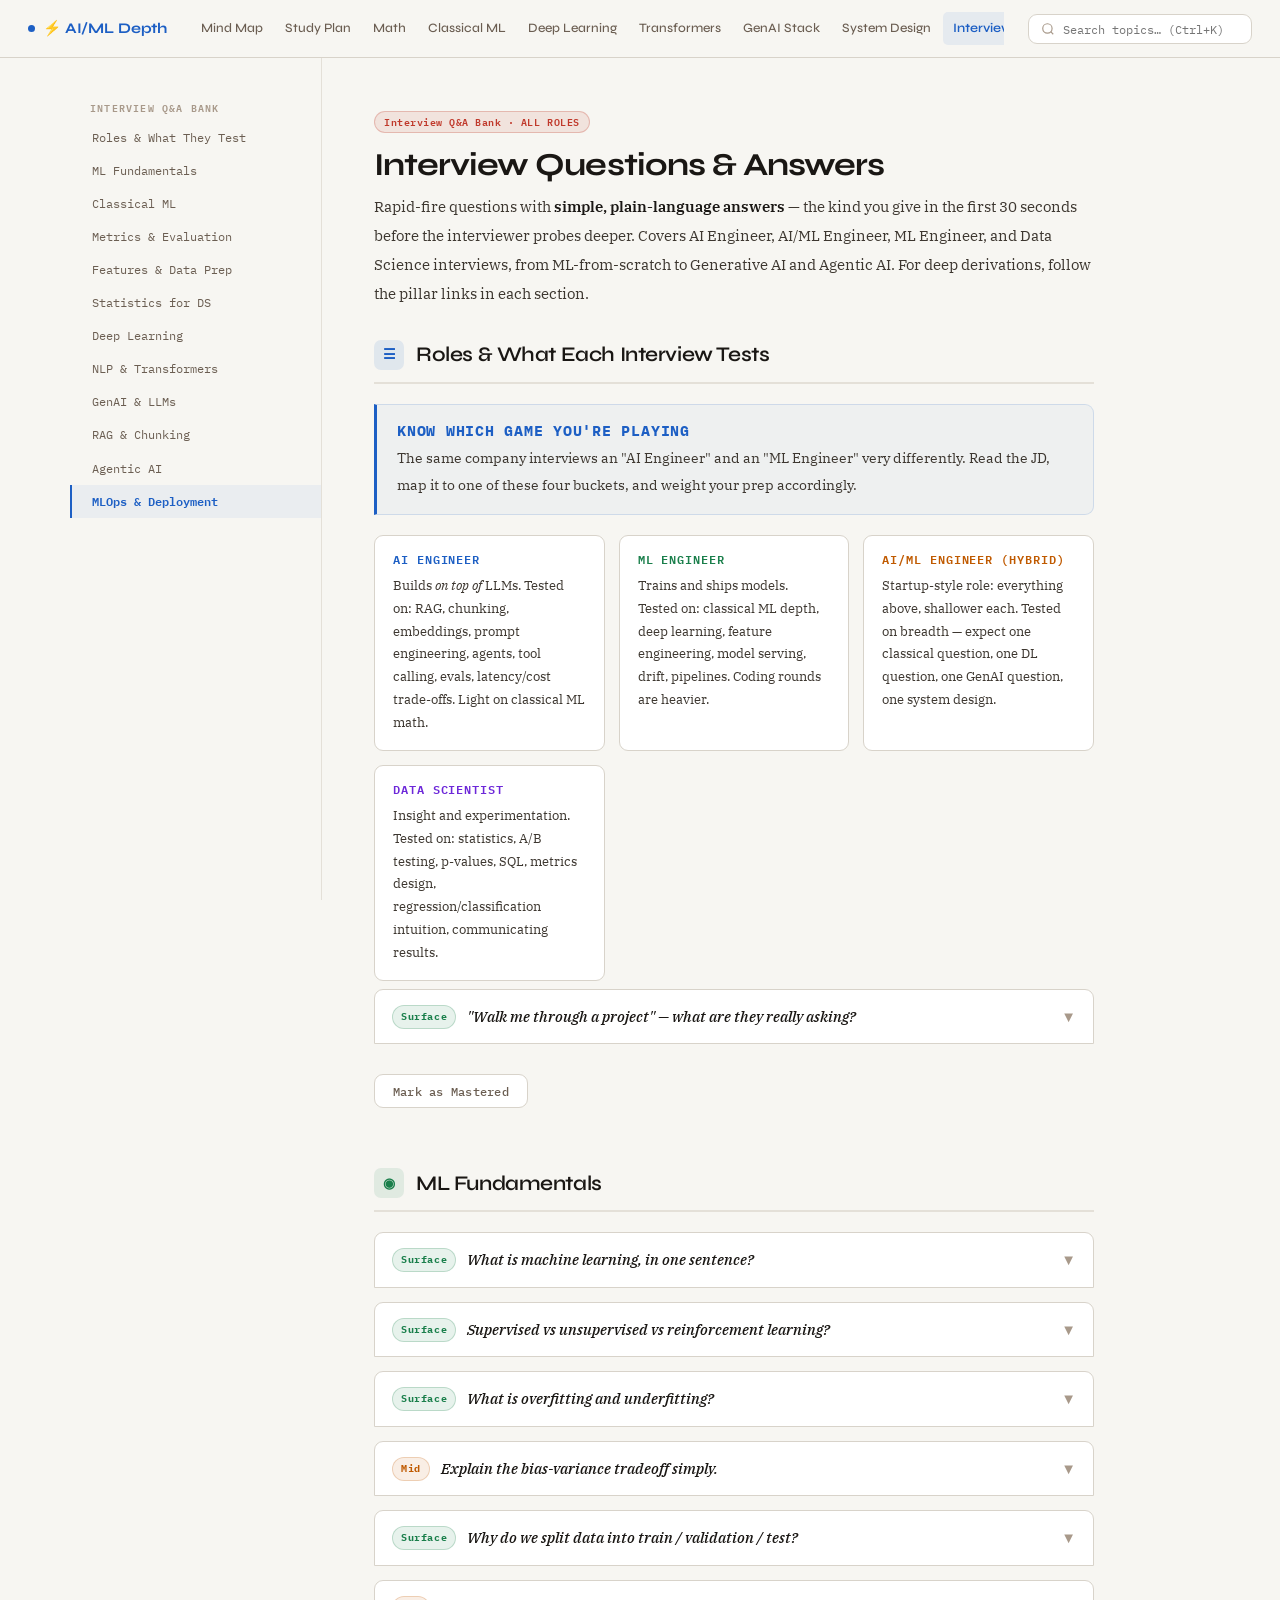
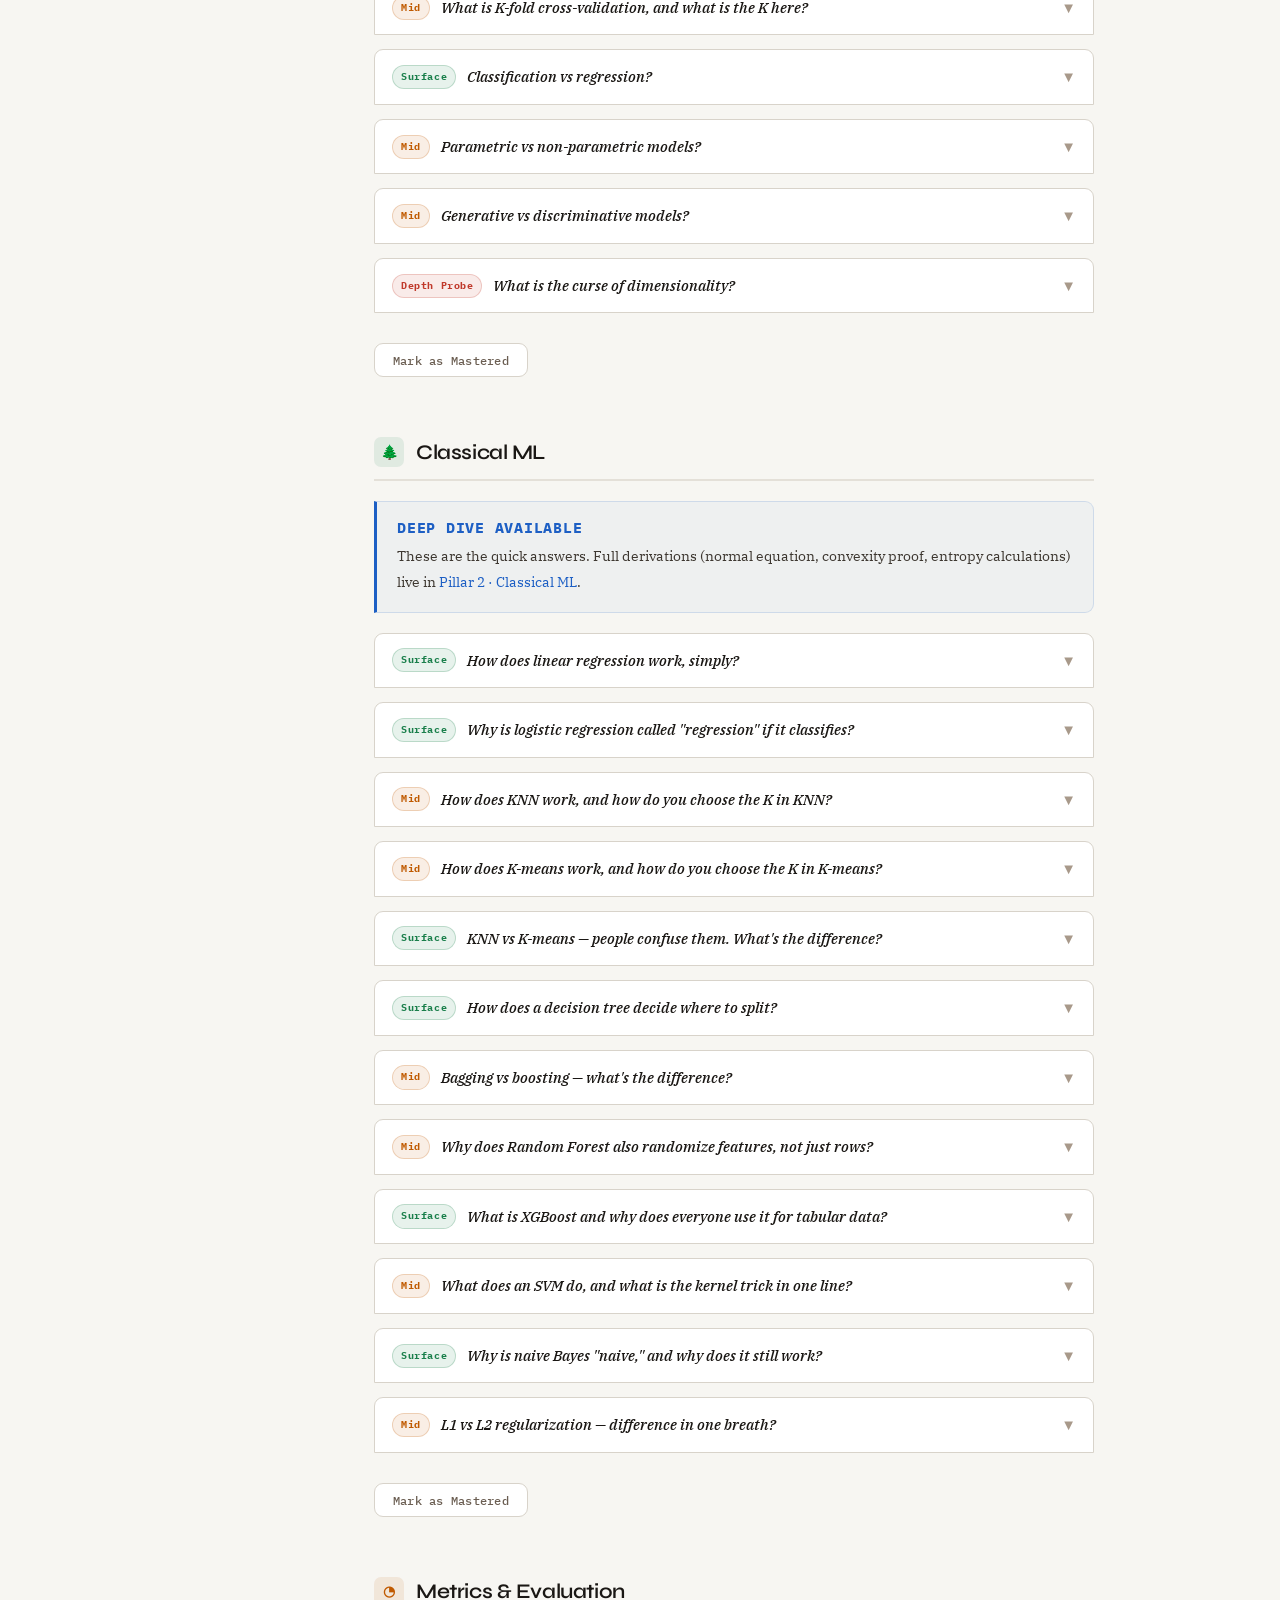
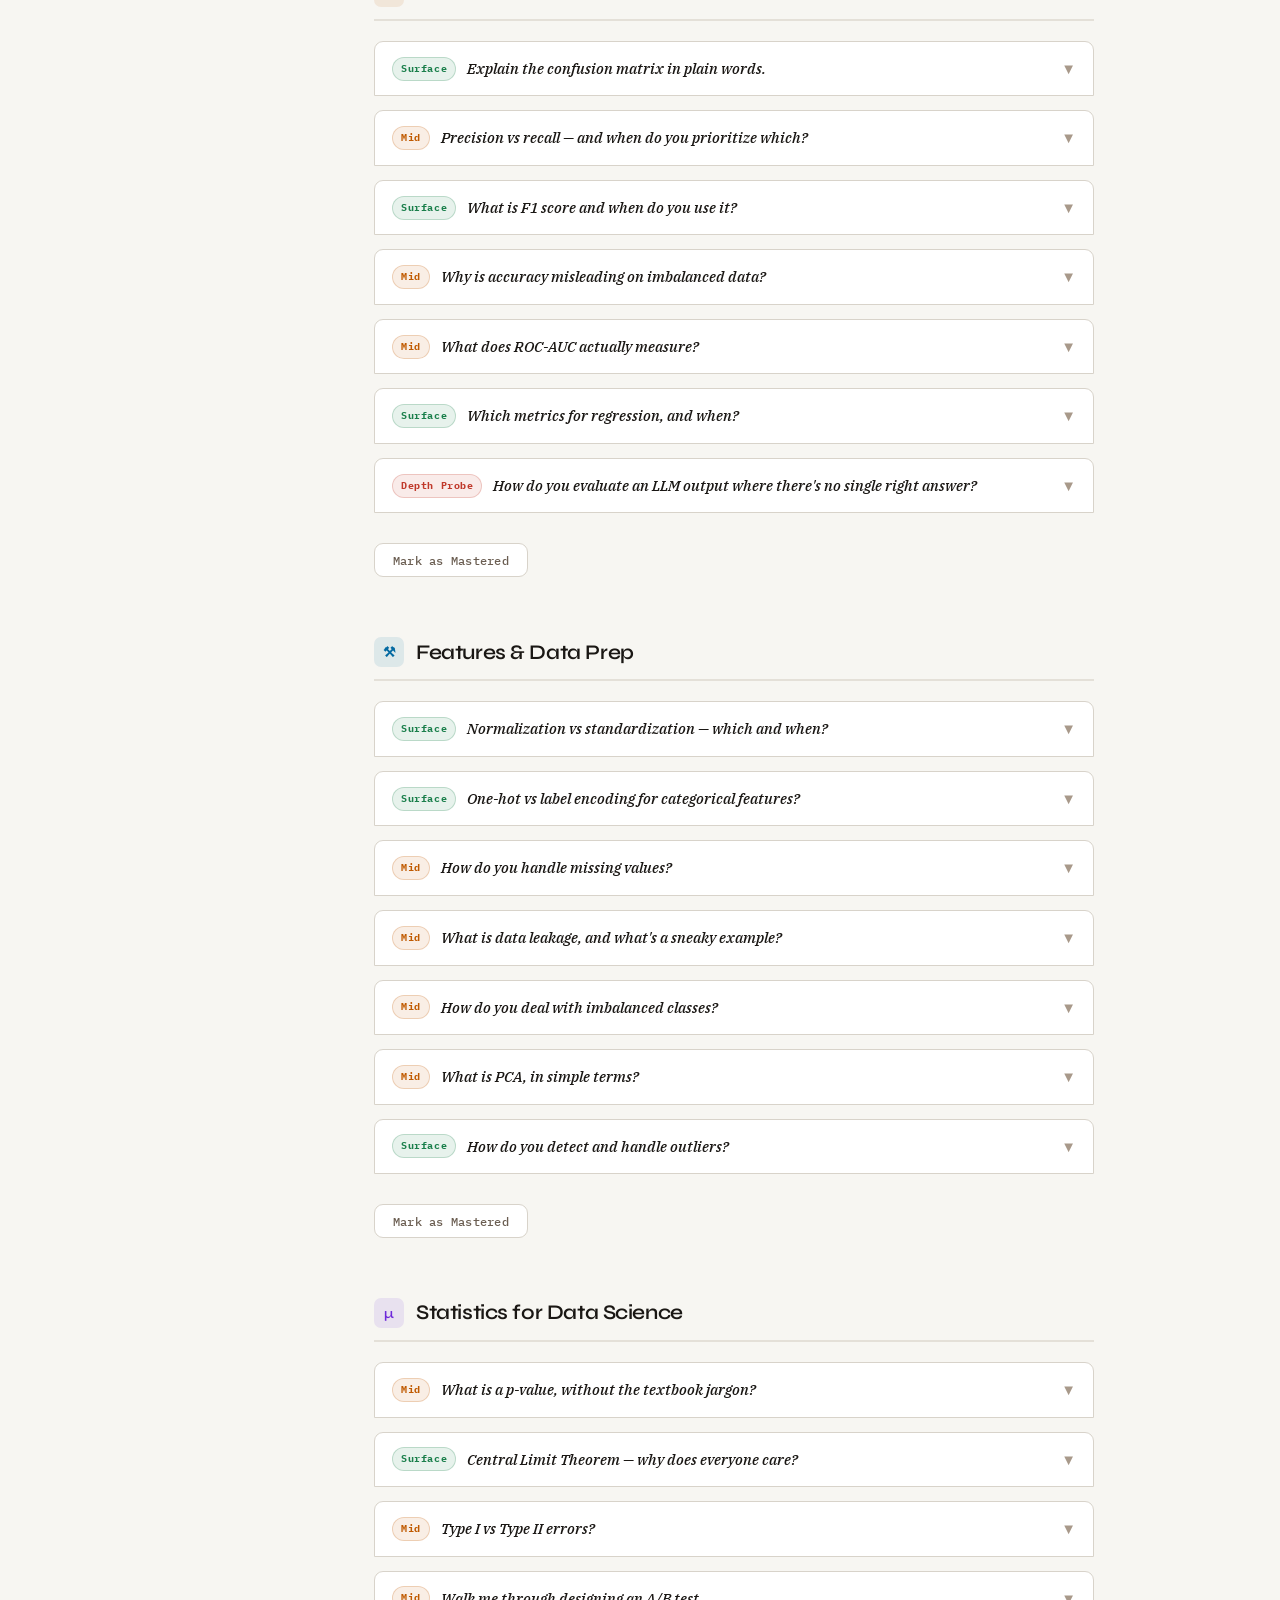
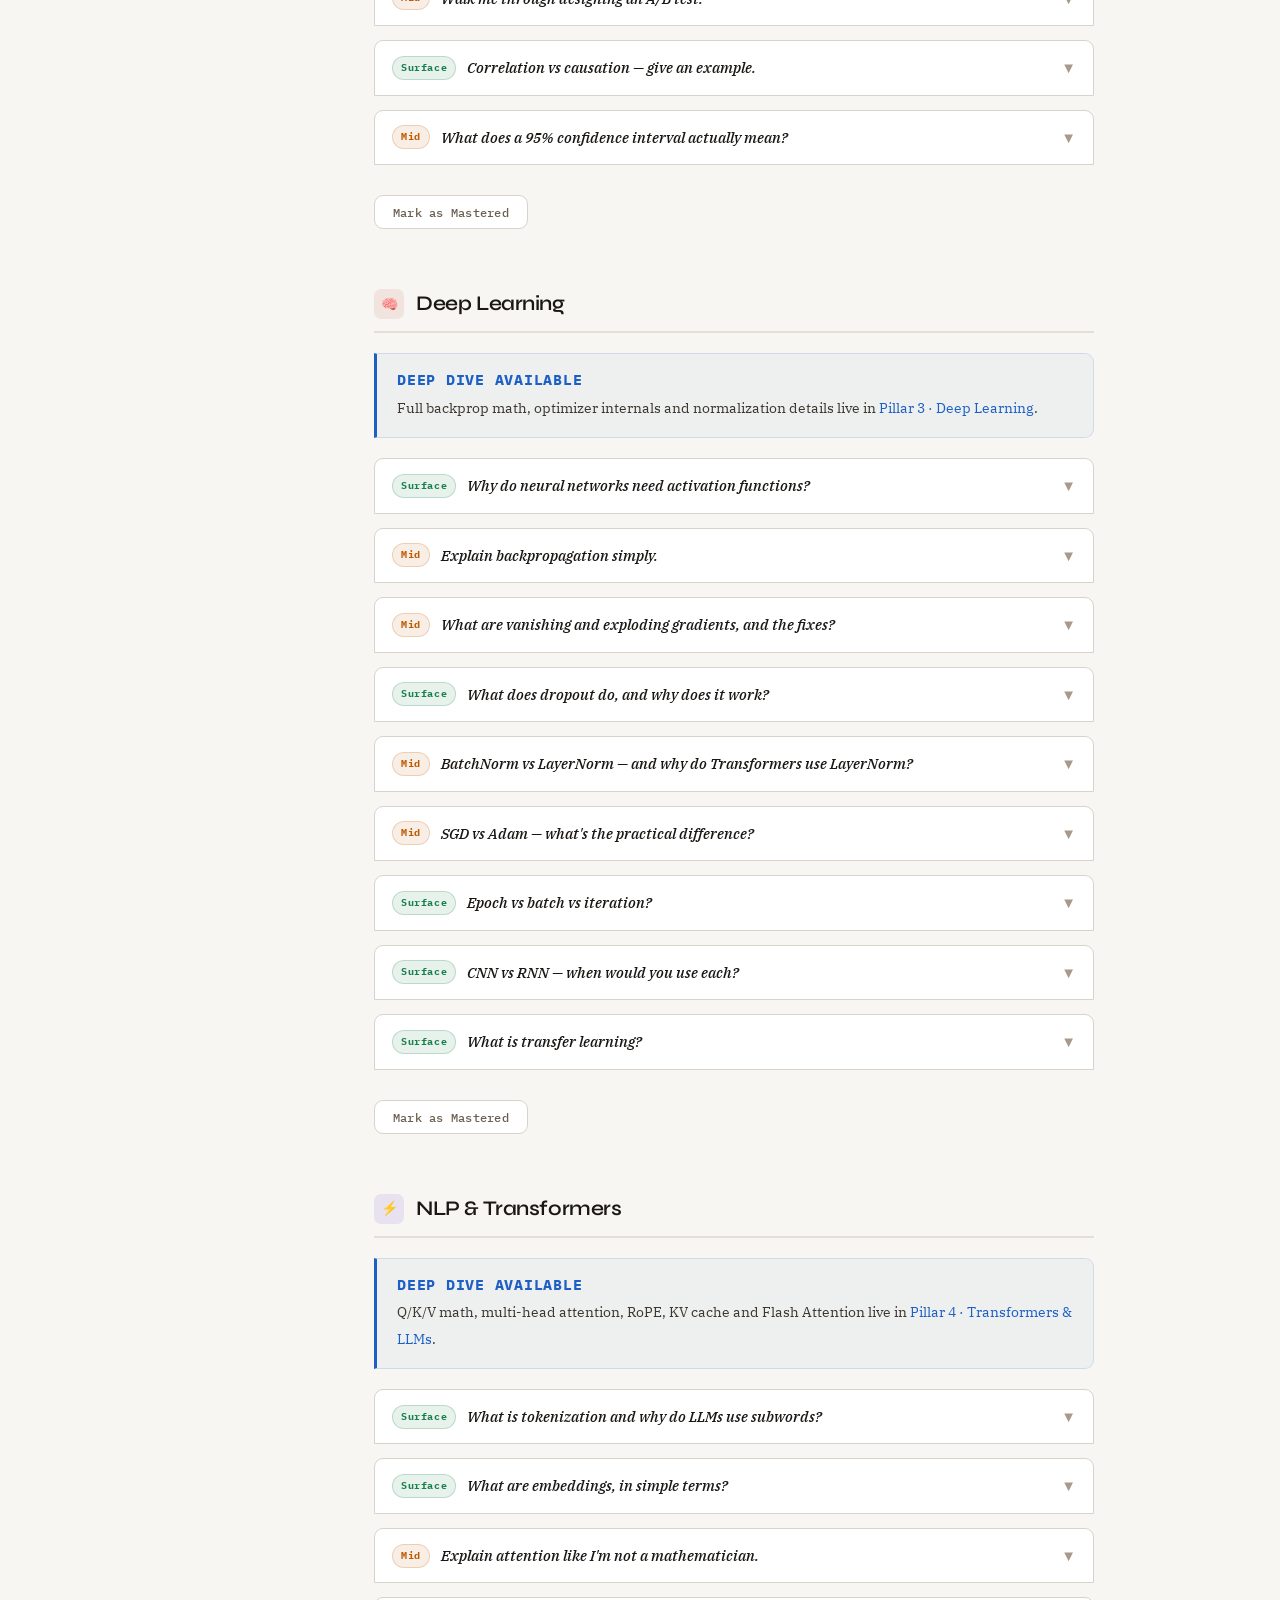
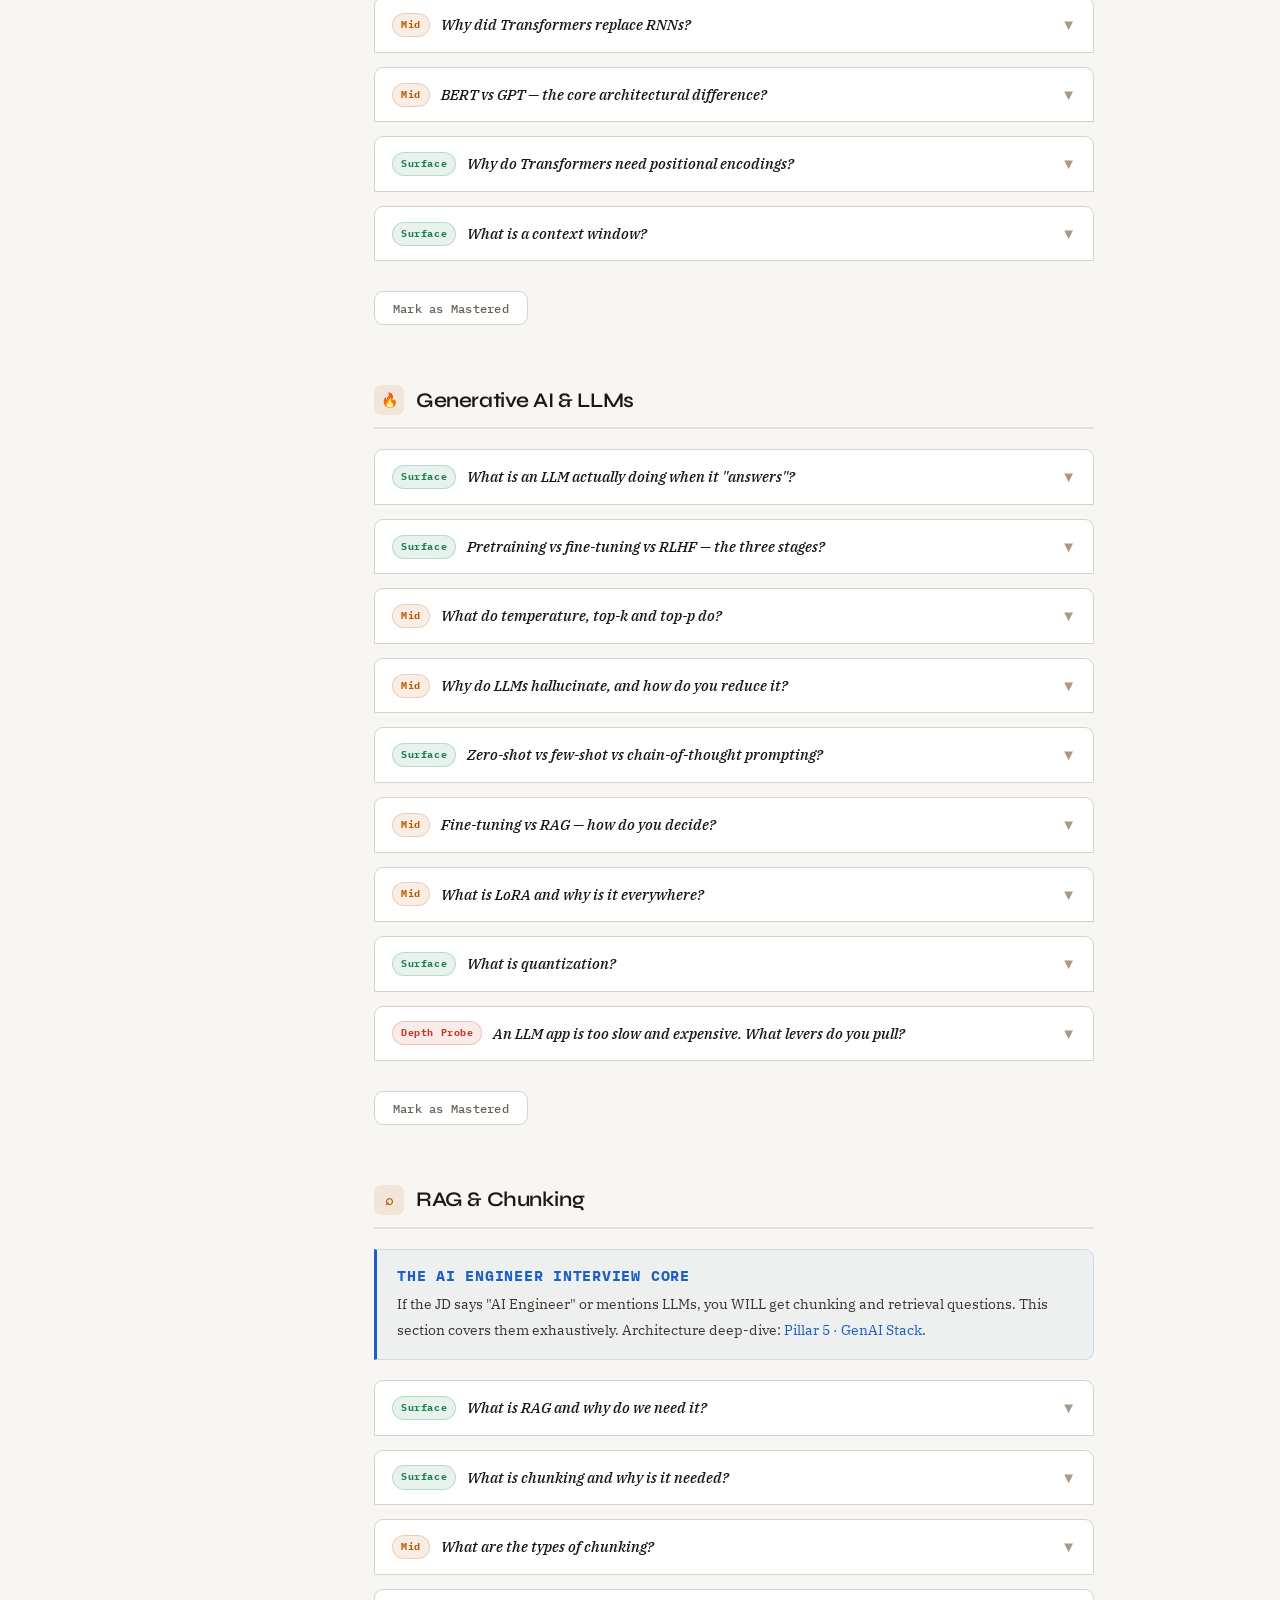
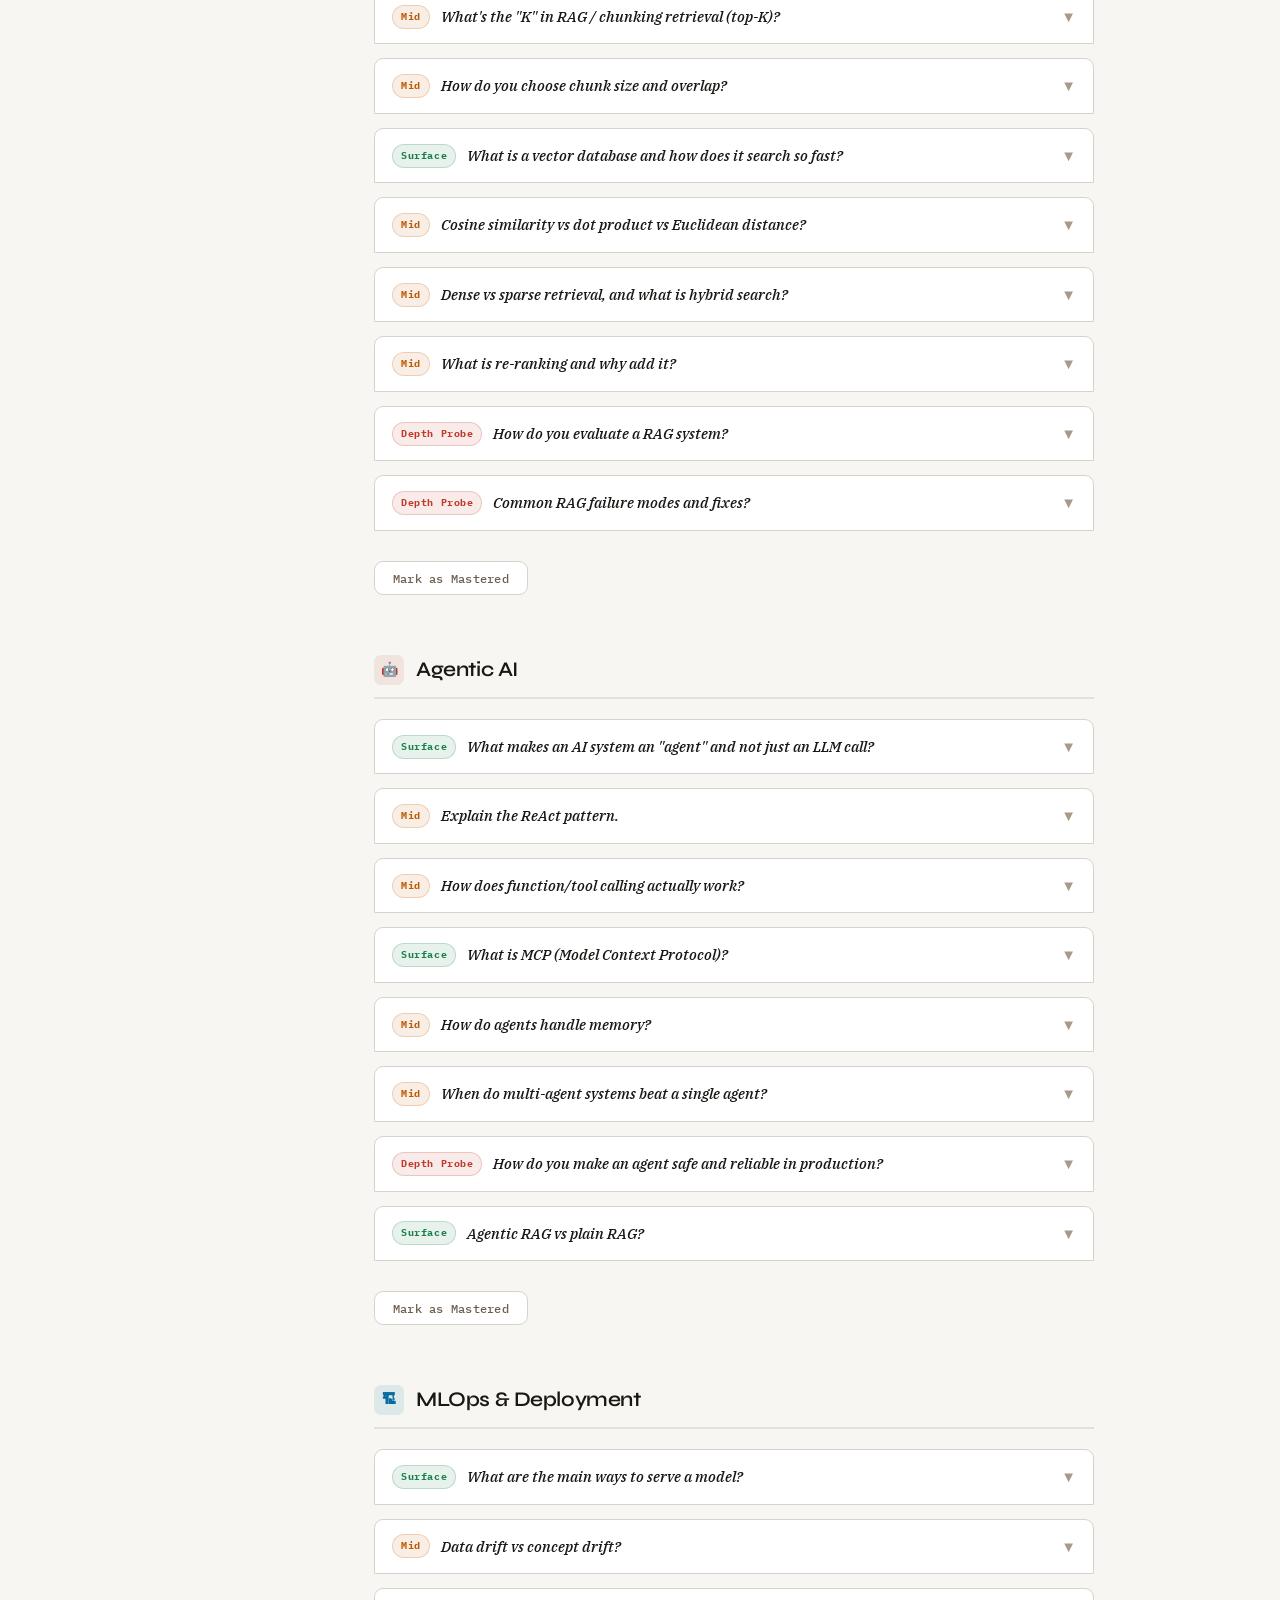
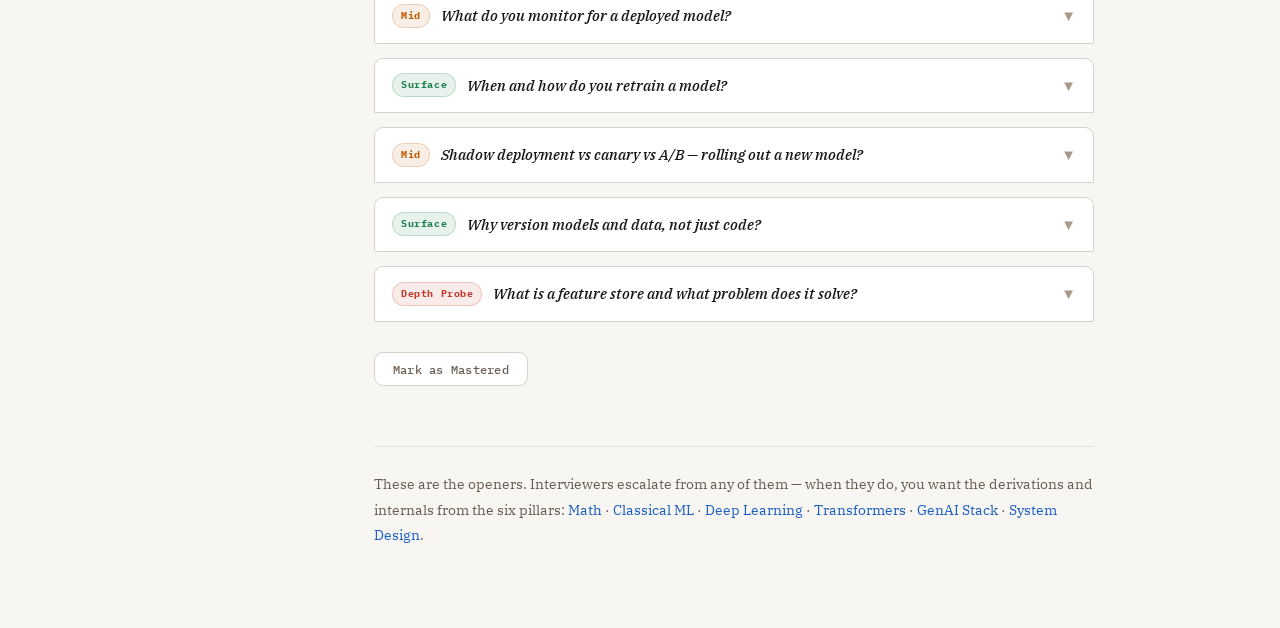
==== pages/interview-qa.html @ 70840c13 "Add Interview Q&A Bank — 94 questions across 12 sections New pages/interview-qa.html covering all ta" ====
<!DOCTYPE html>
<html lang="en">
<head>
  <meta charset="UTF-8" />
  <meta name="viewport" content="width=device-width, initial-scale=1.0" />
  <title>Interview Q&amp;A Bank · AI/ML Depth</title>
  <link rel="preconnect" href="https://fonts.googleapis.com">
  <link rel="preconnect" href="https://fonts.gstatic.com" crossorigin>
  <link rel="stylesheet" href="../css/style.css" />
  <style>
    .role-grid {
      display: grid; grid-template-columns: repeat(auto-fit, minmax(220px, 1fr));
      gap: 14px; margin: 18px 0 8px;
    }
    .role-card {
      background: var(--surface); border: 1px solid var(--border);
      border-radius: var(--radius); padding: 16px 18px;
    }
    .role-card h4 {
      font-family: 'IBM Plex Mono', monospace;
      font-size: 0.72rem; letter-spacing: 0.08em; text-transform: uppercase;
      margin-bottom: 8px;
    }
    .role-card p {
      font-family: 'IBM Plex Serif', serif;
      font-size: 0.84rem; color: var(--text-body); line-height: 1.7;
    }
    .qa-code {
      background: var(--surface2); border: 1px solid var(--border-soft);
      border-radius: var(--radius-sm); padding: 12px 16px; margin: 10px 0;
      font-family: 'IBM Plex Mono', monospace; font-size: 0.8rem;
      color: var(--text-body); line-height: 1.8; overflow-x: auto; white-space: pre;
    }
  </style>
</head>
<body>
  <nav>
    <a href="../index.html" class="nav-brand">⚡ AI/ML Depth</a>
    <div class="nav-links">
      <a href="../index.html">Mind Map</a>
      <a href="study-plan.html">Study Plan</a>
      <a href="p1-math.html">Math</a>
      <a href="p2-classical-ml.html">Classical ML</a>
      <a href="p3-deep-learning.html">Deep Learning</a>
      <a href="p4-transformers.html">Transformers</a>
      <a href="p5-genai.html">GenAI Stack</a>
      <a href="p6-system-design.html">System Design</a>
      <a href="interview-qa.html" class="active">Interview Q&amp;A</a>
    </div>
    <div class="nav-search" onclick="openSearch()">
      <svg width="14" height="14" viewBox="0 0 24 24" fill="none" stroke="currentColor" stroke-width="2"><circle cx="11" cy="11" r="8"/><path d="m21 21-4.35-4.35"/></svg>
      <input type="text" placeholder="Search topics… (Ctrl+K)" readonly />
    </div>
  </nav>
  <div id="search-overlay"><div id="search-box"><input id="search-input-big" type="text" placeholder="Search…"/><div id="search-results"></div></div></div>

  <div class="page">
    <div class="topic-layout">
      <aside class="topic-sidebar">
        <div class="sidebar-section">Interview Q&amp;A Bank</div>
        <a href="#roles">Roles &amp; What They Test</a>
        <a href="#mlbasics">ML Fundamentals</a>
        <a href="#classical">Classical ML</a>
        <a href="#metrics">Metrics &amp; Evaluation</a>
        <a href="#features">Features &amp; Data Prep</a>
        <a href="#stats">Statistics for DS</a>
        <a href="#dl">Deep Learning</a>
        <a href="#nlp">NLP &amp; Transformers</a>
        <a href="#llm">GenAI &amp; LLMs</a>
        <a href="#rag">RAG &amp; Chunking</a>
        <a href="#agentic">Agentic AI</a>
        <a href="#mlops">MLOps &amp; Deployment</a>
      </aside>

      <div class="topic-content">
        <div style="margin-bottom:32px;">
          <span class="badge badge-critical" style="margin-bottom:12px;display:inline-flex;">Interview Q&amp;A Bank · ALL ROLES</span>
          <h1>Interview Questions &amp; Answers</h1>
          <p style="margin-top:8px;">Rapid-fire questions with <strong>simple, plain-language answers</strong> — the kind you give in the first 30 seconds before the interviewer probes deeper. Covers AI Engineer, AI/ML Engineer, ML Engineer, and Data Science interviews, from ML-from-scratch to Generative AI and Agentic AI. For deep derivations, follow the pillar links in each section.</p>
        </div>

        <!-- ============================== -->
        <!-- ROLES -->
        <!-- ============================== -->
        <div class="depth-section" id="roles">
          <h2><div class="depth-icon" style="background:rgba(29,95,196,0.1);color:var(--c1)">☰</div>Roles &amp; What Each Interview Tests</h2>
          <div class="concept-box">
            <h3 style="margin-bottom:6px;font-size:0.95rem;">Know which game you're playing</h3>
            <p style="font-size:0.875rem;">The same company interviews an "AI Engineer" and an "ML Engineer" very differently. Read the JD, map it to one of these four buckets, and weight your prep accordingly.</p>
          </div>
          <div class="role-grid">
            <div class="role-card">
              <h4 style="color:var(--c1)">AI Engineer</h4>
              <p>Builds <em>on top of</em> LLMs. Tested on: RAG, chunking, embeddings, prompt engineering, agents, tool calling, evals, latency/cost trade-offs. Light on classical ML math.</p>
            </div>
            <div class="role-card">
              <h4 style="color:var(--c2)">ML Engineer</h4>
              <p>Trains and ships models. Tested on: classical ML depth, deep learning, feature engineering, model serving, drift, pipelines. Coding rounds are heavier.</p>
            </div>
            <div class="role-card">
              <h4 style="color:var(--c5)">AI/ML Engineer (hybrid)</h4>
              <p>Startup-style role: everything above, shallower each. Tested on breadth — expect one classical question, one DL question, one GenAI question, one system design.</p>
            </div>
            <div class="role-card">
              <h4 style="color:var(--c4)">Data Scientist</h4>
              <p>Insight and experimentation. Tested on: statistics, A/B testing, p-values, SQL, metrics design, regression/classification intuition, communicating results.</p>
            </div>
          </div>
          <div class="qa-block">
            <div class="qa-question"><span class="q-depth depth-surface">Surface</span> "Walk me through a project" — what are they really asking? <span class="qa-toggle" style="margin-left:auto;color:var(--text-dim)">▼</span></div>
            <div class="qa-answer"><p>They want to hear: (1) the <strong>business problem</strong>, (2) why you chose your approach <strong>over alternatives</strong>, (3) how you <strong>measured</strong> success, (4) what <strong>failed</strong> and what you did about it. Use a 2-minute structure: problem → data → approach → metric → result → what you'd improve. The follow-up questions will drill into whichever part you sound least confident about.</p></div>
          </div>
          <button class="mark-btn" data-topic-id="qa-roles" style="margin-top:16px;">Mark as Mastered</button>
        </div>

        <!-- ============================== -->
        <!-- ML FUNDAMENTALS -->
        <!-- ============================== -->
        <div class="depth-section" id="mlbasics">
          <h2><div class="depth-icon" style="background:rgba(26,127,75,0.1);color:var(--c2)">◉</div>ML Fundamentals</h2>
          <div class="qa-block">
            <div class="qa-question"><span class="q-depth depth-surface">Surface</span> What is machine learning, in one sentence? <span class="qa-toggle" style="margin-left:auto;color:var(--text-dim)">▼</span></div>
            <div class="qa-answer"><p>Machine learning is teaching a computer to find patterns from <strong>data</strong> instead of writing explicit rules — the algorithm adjusts its internal parameters to minimize its mistakes on examples, then applies those learned patterns to new, unseen data.</p></div>
          </div>
          <div class="qa-block">
            <div class="qa-question"><span class="q-depth depth-surface">Surface</span> Supervised vs unsupervised vs reinforcement learning? <span class="qa-toggle" style="margin-left:auto;color:var(--text-dim)">▼</span></div>
            <div class="qa-answer"><p><strong>Supervised</strong>: data comes with labels (answer keys) — predict house prices, classify spam. <strong>Unsupervised</strong>: no labels — find structure yourself, like clustering customers or reducing dimensions. <strong>Reinforcement</strong>: an agent learns by trial and error, getting rewards or penalties — game playing, robotics, and RLHF for aligning LLMs.</p></div>
          </div>
          <div class="qa-block">
            <div class="qa-question"><span class="q-depth depth-surface">Surface</span> What is overfitting and underfitting? <span class="qa-toggle" style="margin-left:auto;color:var(--text-dim)">▼</span></div>
            <div class="qa-answer"><p><strong>Overfitting</strong>: the model memorizes the training data — including its noise — so it aces training but fails on new data. <strong>Underfitting</strong>: the model is too simple to capture the pattern at all, so it does badly on both. You detect overfitting by a large gap between training and validation performance. Fixes: more data, regularization, simpler model, early stopping, dropout (in neural nets).</p></div>
          </div>
          <div class="qa-block">
            <div class="qa-question"><span class="q-depth depth-mid">Mid</span> Explain the bias-variance tradeoff simply. <span class="qa-toggle" style="margin-left:auto;color:var(--text-dim)">▼</span></div>
            <div class="qa-answer"><p><strong>Bias</strong> = error from being too simple (wrong assumptions — underfitting). <strong>Variance</strong> = error from being too sensitive to the specific training data (overfitting). Total error = bias² + variance + irreducible noise. Simple models: high bias, low variance. Complex models: low bias, high variance. The art of ML is finding the sweet spot — usually via cross-validation and regularization.</p></div>
          </div>
          <div class="qa-block">
            <div class="qa-question"><span class="q-depth depth-surface">Surface</span> Why do we split data into train / validation / test? <span class="qa-toggle" style="margin-left:auto;color:var(--text-dim)">▼</span></div>
            <div class="qa-answer"><p><strong>Train</strong>: the model learns from this. <strong>Validation</strong>: used to tune hyperparameters and compare models — the model never trains on it. <strong>Test</strong>: touched exactly once at the very end for an honest estimate of real-world performance. If you tune on the test set, its score becomes optimistic and meaningless — that's a form of leakage.</p></div>
          </div>
          <div class="qa-block">
            <div class="qa-question"><span class="q-depth depth-mid">Mid</span> What is K-fold cross-validation, and what is the K here? <span class="qa-toggle" style="margin-left:auto;color:var(--text-dim)">▼</span></div>
            <div class="qa-answer"><p>Split the data into <strong>K equal parts (folds)</strong>. Train on K−1 folds, validate on the remaining one, rotate K times so every fold gets a turn as validation, then average the K scores. <strong>K here is simply the number of folds</strong> — typically 5 or 10. Higher K = more reliable estimate but more compute. K = n (one sample per fold) is called leave-one-out CV. Use <em>stratified</em> K-fold for imbalanced classification so each fold keeps the class ratio.</p></div>
          </div>
          <div class="qa-block">
            <div class="qa-question"><span class="q-depth depth-surface">Surface</span> Classification vs regression? <span class="qa-toggle" style="margin-left:auto;color:var(--text-dim)">▼</span></div>
            <div class="qa-answer"><p><strong>Classification</strong> predicts a category (spam / not spam, cat / dog). <strong>Regression</strong> predicts a continuous number (price, temperature). The giveaway in an interview problem: "how much / how many" → regression; "which one / yes-no" → classification.</p></div>
          </div>
          <div class="qa-block">
            <div class="qa-question"><span class="q-depth depth-mid">Mid</span> Parametric vs non-parametric models? <span class="qa-toggle" style="margin-left:auto;color:var(--text-dim)">▼</span></div>
            <div class="qa-answer"><p><strong>Parametric</strong>: fixed number of parameters regardless of data size (linear regression, logistic regression, naive Bayes). Fast, needs less data, but limited flexibility. <strong>Non-parametric</strong>: complexity grows with the data (KNN, decision trees, kernel SVM). More flexible, but needs more data and can overfit. LLMs are technically parametric — huge but fixed parameter count.</p></div>
          </div>
          <div class="qa-block">
            <div class="qa-question"><span class="q-depth depth-mid">Mid</span> Generative vs discriminative models? <span class="qa-toggle" style="margin-left:auto;color:var(--text-dim)">▼</span></div>
            <div class="qa-answer"><p><strong>Discriminative</strong> models learn the boundary between classes — they model P(y|x) directly (logistic regression, SVM). <strong>Generative</strong> models learn how the data itself is distributed — P(x, y) or P(x) — so they can <em>generate</em> new samples (naive Bayes, GANs, diffusion models, LLMs). LLMs are generative: they model the probability of the next token and can sample new text.</p></div>
          </div>
          <div class="qa-block">
            <div class="qa-question"><span class="q-depth depth-probe">Depth Probe</span> What is the curse of dimensionality? <span class="qa-toggle" style="margin-left:auto;color:var(--text-dim)">▼</span></div>
            <div class="qa-answer"><p>As the number of features grows, data becomes exponentially sparse — every point ends up far from every other point, so "nearest neighbor" stops meaning anything and models need exponentially more data to generalize. Distance-based methods (KNN, K-means) suffer most. Fixes: feature selection, PCA/dimensionality reduction, or learned embeddings that compress meaning into fewer dimensions.</p></div>
          </div>
          <button class="mark-btn" data-topic-id="qa-mlbasics" style="margin-top:16px;">Mark as Mastered</button>
        </div>

        <!-- ============================== -->
        <!-- CLASSICAL ML -->
        <!-- ============================== -->
        <div class="depth-section" id="classical">
          <h2><div class="depth-icon" style="background:rgba(26,127,75,0.1);color:var(--c2)">🌲</div>Classical ML</h2>
          <div class="concept-box">
            <h3 style="margin-bottom:6px;font-size:0.95rem;">Deep dive available</h3>
            <p style="font-size:0.875rem;">These are the quick answers. Full derivations (normal equation, convexity proof, entropy calculations) live in <a href="p2-classical-ml.html">Pillar 2 · Classical ML</a>.</p>
          </div>
          <div class="qa-block">
            <div class="qa-question"><span class="q-depth depth-surface">Surface</span> How does linear regression work, simply? <span class="qa-toggle" style="margin-left:auto;color:var(--text-dim)">▼</span></div>
            <div class="qa-answer"><p>It draws the best straight line (or hyperplane) through the data by minimizing the sum of squared differences between predictions and actual values. "Best" is found either with a closed-form formula (normal equation) or gradient descent. Output is continuous, so it's for regression problems.</p></div>
          </div>
          <div class="qa-block">
            <div class="qa-question"><span class="q-depth depth-surface">Surface</span> Why is logistic regression called "regression" if it classifies? <span class="qa-toggle" style="margin-left:auto;color:var(--text-dim)">▼</span></div>
            <div class="qa-answer"><p>Because it <em>regresses a probability</em>: it fits a linear function, then squashes the output through a sigmoid to get a value between 0 and 1 — P(y=1|x). You then threshold that probability (usually at 0.5) to classify. It's trained with cross-entropy (log) loss, not squared error, because that keeps the loss convex and the gradients healthy.</p></div>
          </div>
          <div class="qa-block">
            <div class="qa-question"><span class="q-depth depth-mid">Mid</span> How does KNN work, and how do you choose the K in KNN? <span class="qa-toggle" style="margin-left:auto;color:var(--text-dim)">▼</span></div>
            <div class="qa-answer"><p>K-Nearest Neighbors classifies a new point by looking at the <strong>K closest training points</strong> and taking a majority vote (or averaging, for regression). There's no training phase — it memorizes the data. <strong>K here = how many neighbors get to vote.</strong> Small K (1–3): very flexible, sensitive to noise (overfits). Large K: smoother, but can blur class boundaries (underfits). Choose K via cross-validation; use an odd K for binary classification to avoid tie votes. Always scale features first, since KNN is distance-based.</p></div>
          </div>
          <div class="qa-block">
            <div class="qa-question"><span class="q-depth depth-mid">Mid</span> How does K-means work, and how do you choose the K in K-means? <span class="qa-toggle" style="margin-left:auto;color:var(--text-dim)">▼</span></div>
            <div class="qa-answer"><p>K-means groups data into <strong>K clusters</strong>: (1) place K random centroids, (2) assign each point to its nearest centroid, (3) move each centroid to the mean of its assigned points, (4) repeat until stable. <strong>K here = the number of clusters you ask for</strong> — the algorithm can't discover it. To choose K: the <strong>elbow method</strong> (plot within-cluster variance vs K, pick where the improvement flattens into an "elbow") or the <strong>silhouette score</strong> (how well each point fits its cluster vs the next-best one — pick K with the highest score). Business context often decides too, e.g. "we can only run 4 marketing segments."</p></div>
          </div>
          <div class="qa-block">
            <div class="qa-question"><span class="q-depth depth-surface">Surface</span> KNN vs K-means — people confuse them. What's the difference? <span class="qa-toggle" style="margin-left:auto;color:var(--text-dim)">▼</span></div>
            <div class="qa-answer"><p>Completely different algorithms that share a letter. <strong>KNN</strong> is <em>supervised</em> (needs labels) and K = number of neighbors that vote on a prediction. <strong>K-means</strong> is <em>unsupervised</em> (no labels) and K = number of clusters to form. KNN predicts for new points; K-means organizes existing points into groups.</p></div>
          </div>
          <div class="qa-block">
            <div class="qa-question"><span class="q-depth depth-surface">Surface</span> How does a decision tree decide where to split? <span class="qa-toggle" style="margin-left:auto;color:var(--text-dim)">▼</span></div>
            <div class="qa-answer"><p>At each node it tries every feature and threshold, and picks the split that makes the resulting groups most "pure" — measured by <strong>Gini impurity</strong> or <strong>entropy / information gain</strong>. It repeats recursively until leaves are pure or a stopping rule hits (max depth, min samples). Trees overfit easily, which is why we prune them or use ensembles.</p></div>
          </div>
          <div class="qa-block">
            <div class="qa-question"><span class="q-depth depth-mid">Mid</span> Bagging vs boosting — what's the difference? <span class="qa-toggle" style="margin-left:auto;color:var(--text-dim)">▼</span></div>
            <div class="qa-answer"><p><strong>Bagging</strong> (Random Forest): train many models <em>in parallel</em> on random bootstrap samples, then average/vote. Reduces <strong>variance</strong> — great for unstable models like deep trees. <strong>Boosting</strong> (XGBoost, LightGBM): train models <em>sequentially</em>, each one focusing on the errors of the previous ones. Reduces <strong>bias</strong> — turns weak learners into a strong one. Boosting usually wins on accuracy for tabular data; bagging is more robust to noise and easier to parallelize.</p></div>
          </div>
          <div class="qa-block">
            <div class="qa-question"><span class="q-depth depth-mid">Mid</span> Why does Random Forest also randomize features, not just rows? <span class="qa-toggle" style="margin-left:auto;color:var(--text-dim)">▼</span></div>
            <div class="qa-answer"><p>If one feature is very strong, every bagged tree would split on it first and all trees would look alike — averaging correlated trees barely reduces variance. By giving each split only a random subset of features, trees are forced to be <strong>different from each other (decorrelated)</strong>, and averaging diverse trees cuts variance much more.</p></div>
          </div>
          <div class="qa-block">
            <div class="qa-question"><span class="q-depth depth-surface">Surface</span> What is XGBoost and why does everyone use it for tabular data? <span class="qa-toggle" style="margin-left:auto;color:var(--text-dim)">▼</span></div>
            <div class="qa-answer"><p>XGBoost is gradient boosting engineered to be fast and regularized: it adds trees that correct the current ensemble's errors using gradients of the loss, with built-in L1/L2 regularization, tree pruning, missing-value handling, and parallelized split-finding. On structured/tabular data it (and LightGBM/CatBoost) still routinely beats neural networks while being cheaper to train and tune.</p></div>
          </div>
          <div class="qa-block">
            <div class="qa-question"><span class="q-depth depth-mid">Mid</span> What does an SVM do, and what is the kernel trick in one line? <span class="qa-toggle" style="margin-left:auto;color:var(--text-dim)">▼</span></div>
            <div class="qa-answer"><p>An SVM finds the separating boundary with the <strong>maximum margin</strong> — the widest possible gap between classes, defined by the closest points (support vectors). The <strong>kernel trick</strong>: instead of explicitly mapping data into a higher dimension where it becomes separable, use a kernel function to compute the dot products in that space directly — you get non-linear boundaries at linear cost. Common kernels: linear, polynomial, RBF.</p></div>
          </div>
          <div class="qa-block">
            <div class="qa-question"><span class="q-depth depth-surface">Surface</span> Why is naive Bayes "naive," and why does it still work? <span class="qa-toggle" style="margin-left:auto;color:var(--text-dim)">▼</span></div>
            <div class="qa-answer"><p>It naively assumes all features are <strong>independent given the class</strong> — almost never true (words in an email are clearly not independent). But classification only needs the <em>right class to score highest</em>, not correct probabilities, so the wrong-but-consistent estimates still rank classes correctly. It's fast, needs little data, and remains a strong baseline for text classification.</p></div>
          </div>
          <div class="qa-block">
            <div class="qa-question"><span class="q-depth depth-mid">Mid</span> L1 vs L2 regularization — difference in one breath? <span class="qa-toggle" style="margin-left:auto;color:var(--text-dim)">▼</span></div>
            <div class="qa-answer"><p>Both add a penalty on weight size to the loss to prevent overfitting. <strong>L1 (Lasso)</strong> penalizes |w| — it pushes weights to <em>exactly zero</em>, doing automatic feature selection. <strong>L2 (Ridge)</strong> penalizes w² — it shrinks all weights smoothly toward zero but rarely to zero, handling correlated features better. <strong>Elastic Net</strong> combines both. Geometric intuition: L1's diamond-shaped constraint has corners on the axes (sparse solutions); L2's circle doesn't.</p></div>
          </div>
          <button class="mark-btn" data-topic-id="qa-classical" style="margin-top:16px;">Mark as Mastered</button>
        </div>

        <!-- ============================== -->
        <!-- METRICS -->
        <!-- ============================== -->
        <div class="depth-section" id="metrics">
          <h2><div class="depth-icon" style="background:rgba(192,90,0,0.1);color:var(--c5)">◔</div>Metrics &amp; Evaluation</h2>
          <div class="qa-block">
            <div class="qa-question"><span class="q-depth depth-surface">Surface</span> Explain the confusion matrix in plain words. <span class="qa-toggle" style="margin-left:auto;color:var(--text-dim)">▼</span></div>
            <div class="qa-answer"><p>A 2×2 table of what your classifier got right and wrong: <strong>True Positive</strong> (predicted yes, was yes), <strong>True Negative</strong> (predicted no, was no), <strong>False Positive</strong> (predicted yes, was no — a false alarm), <strong>False Negative</strong> (predicted no, was yes — a miss). Every classification metric — precision, recall, F1, accuracy — is computed from these four numbers.</p></div>
          </div>
          <div class="qa-block">
            <div class="qa-question"><span class="q-depth depth-mid">Mid</span> Precision vs recall — and when do you prioritize which? <span class="qa-toggle" style="margin-left:auto;color:var(--text-dim)">▼</span></div>
            <div class="qa-answer"><p><strong>Precision</strong> = of everything I flagged positive, how many were right? TP/(TP+FP). <strong>Recall</strong> = of all the actual positives out there, how many did I catch? TP/(TP+FN). Prioritize <strong>recall</strong> when missing a positive is costly: cancer screening, fraud detection (better to over-flag). Prioritize <strong>precision</strong> when false alarms are costly: spam filters (never bin a real email), legal document flagging. There's always a tradeoff — moving the decision threshold trades one for the other.</p></div>
          </div>
          <div class="qa-block">
            <div class="qa-question"><span class="q-depth depth-surface">Surface</span> What is F1 score and when do you use it? <span class="qa-toggle" style="margin-left:auto;color:var(--text-dim)">▼</span></div>
            <div class="qa-answer"><p>F1 is the <strong>harmonic mean</strong> of precision and recall: 2PR/(P+R). The harmonic mean punishes imbalance — if either precision or recall is terrible, F1 is terrible, unlike a simple average. Use it when you need one number that respects both, especially on imbalanced data where accuracy lies.</p></div>
          </div>
          <div class="qa-block">
            <div class="qa-question"><span class="q-depth depth-mid">Mid</span> Why is accuracy misleading on imbalanced data? <span class="qa-toggle" style="margin-left:auto;color:var(--text-dim)">▼</span></div>
            <div class="qa-answer"><p>If 99% of transactions are legit, a model that predicts "legit" for <em>everything</em> scores 99% accuracy while catching zero fraud. On imbalanced problems, report precision/recall/F1 for the minority class, PR-AUC, or use a confusion matrix — never bare accuracy. This is one of the most common interview traps.</p></div>
          </div>
          <div class="qa-block">
            <div class="qa-question"><span class="q-depth depth-mid">Mid</span> What does ROC-AUC actually measure? <span class="qa-toggle" style="margin-left:auto;color:var(--text-dim)">▼</span></div>
            <div class="qa-answer"><p>The ROC curve plots true-positive rate vs false-positive rate across all thresholds. <strong>AUC is the probability that the model ranks a random positive above a random negative</strong> — 1.0 is perfect, 0.5 is coin-flip. It's threshold-independent, good for comparing models. Caveat: on heavily imbalanced data, ROC-AUC looks optimistic; <strong>PR-AUC</strong> is more honest there because it ignores the flood of true negatives.</p></div>
          </div>
          <div class="qa-block">
            <div class="qa-question"><span class="q-depth depth-surface">Surface</span> Which metrics for regression, and when? <span class="qa-toggle" style="margin-left:auto;color:var(--text-dim)">▼</span></div>
            <div class="qa-answer"><p><strong>MAE</strong>: average absolute error — robust to outliers, easy to explain in business units. <strong>MSE/RMSE</strong>: squares errors, so big mistakes hurt much more — use when large errors are disproportionately bad. <strong>R²</strong>: fraction of variance explained — good for "how much signal did we capture" but can be gamed by adding features (use adjusted R²). <strong>MAPE</strong>: percentage error — intuitive but explodes near zero values.</p></div>
          </div>
          <div class="qa-block">
            <div class="qa-question"><span class="q-depth depth-probe">Depth Probe</span> How do you evaluate an LLM output where there's no single right answer? <span class="qa-toggle" style="margin-left:auto;color:var(--text-dim)">▼</span></div>
            <div class="qa-answer"><p>Layered approach: (1) <strong>Automatic checks</strong> where possible — exact match, unit tests for code, regex for format. (2) <strong>LLM-as-judge</strong> — a stronger model scores outputs against a rubric (correctness, groundedness, tone); calibrate the judge against human labels first. (3) <strong>Human evaluation</strong> on a sample as ground truth. (4) In production: A/B tests on user behavior (acceptance rate, thumbs up/down, task completion). Mention pairwise comparison — judges are more reliable comparing two outputs than scoring one in isolation.</p></div>
          </div>
          <button class="mark-btn" data-topic-id="qa-metrics" style="margin-top:16px;">Mark as Mastered</button>
        </div>

        <!-- ============================== -->
        <!-- FEATURES & DATA PREP -->
        <!-- ============================== -->
        <div class="depth-section" id="features">
          <h2><div class="depth-icon" style="background:rgba(3,105,161,0.1);color:var(--c6)">⚒</div>Features &amp; Data Prep</h2>
          <div class="qa-block">
            <div class="qa-question"><span class="q-depth depth-surface">Surface</span> Normalization vs standardization — which and when? <span class="qa-toggle" style="margin-left:auto;color:var(--text-dim)">▼</span></div>
            <div class="qa-answer"><p><strong>Normalization (min-max)</strong>: rescale to [0,1]. Good when you need bounded values (neural nets, image pixels) but sensitive to outliers. <strong>Standardization (z-score)</strong>: subtract mean, divide by std — values centered at 0. More robust to outliers; the default for distance-based models (KNN, SVM, K-means) and anything with gradient descent. Tree-based models (RF, XGBoost) don't need scaling at all — splits are order-based.</p></div>
          </div>
          <div class="qa-block">
            <div class="qa-question"><span class="q-depth depth-surface">Surface</span> One-hot vs label encoding for categorical features? <span class="qa-toggle" style="margin-left:auto;color:var(--text-dim)">▼</span></div>
            <div class="qa-answer"><p><strong>Label encoding</strong> maps categories to integers (red=0, green=1, blue=2) — fine for tree models, but linear models will falsely read an order into it (blue &gt; red?). <strong>One-hot</strong> makes a binary column per category — no fake order, but explodes with high-cardinality features. For many categories, use <strong>target encoding</strong> (replace category with its mean target value, carefully cross-validated to avoid leakage) or learned <strong>embeddings</strong>.</p></div>
          </div>
          <div class="qa-block">
            <div class="qa-question"><span class="q-depth depth-mid">Mid</span> How do you handle missing values? <span class="qa-toggle" style="margin-left:auto;color:var(--text-dim)">▼</span></div>
            <div class="qa-answer"><p>First ask <em>why</em> they're missing — random, or informative (income missing because the person declined to say)? Options: (1) drop rows/columns if few and random, (2) impute with median/mode (robust) or model-based imputation (KNN, iterative), (3) add a "was_missing" indicator column — often the missingness itself is signal, (4) XGBoost/LightGBM handle missing values natively. Never impute using statistics computed over the full dataset — compute them on train only, or you leak.</p></div>
          </div>
          <div class="qa-block">
            <div class="qa-question"><span class="q-depth depth-mid">Mid</span> What is data leakage, and what's a sneaky example? <span class="qa-toggle" style="margin-left:auto;color:var(--text-dim)">▼</span></div>
            <div class="qa-answer"><p>Leakage = information from outside the training window (usually from the future or from the target) sneaking into features, giving unrealistically good offline scores that collapse in production. Sneaky examples: scaling with statistics computed on the whole dataset before splitting; a "days_until_churn" style feature that encodes the answer; duplicate rows landing in both train and test; in time series, random shuffling instead of splitting by time. Rule: build every preprocessing step inside the CV loop, fit on train only.</p></div>
          </div>
          <div class="qa-block">
            <div class="qa-question"><span class="q-depth depth-mid">Mid</span> How do you deal with imbalanced classes? <span class="qa-toggle" style="margin-left:auto;color:var(--text-dim)">▼</span></div>
            <div class="qa-answer"><p>(1) <strong>Do nothing to the data, fix the metric</strong> — use PR-AUC/F1 and tune the decision threshold; often enough. (2) <strong>Class weights</strong> — penalize minority-class mistakes more in the loss (most libraries support this). (3) <strong>Resampling</strong> — undersample majority or oversample minority (SMOTE synthesizes new minority points between neighbors). (4) Collect more minority data if possible. Warn about SMOTE on high-dimensional data — it can create unrealistic samples. And never resample the test set — it must reflect reality.</p></div>
          </div>
          <div class="qa-block">
            <div class="qa-question"><span class="q-depth depth-mid">Mid</span> What is PCA, in simple terms? <span class="qa-toggle" style="margin-left:auto;color:var(--text-dim)">▼</span></div>
            <div class="qa-answer"><p>PCA finds new axes (principal components) along which the data varies the most, and lets you keep just the top few — compressing many correlated features into a few uncorrelated ones while losing minimal information. Mechanically: eigenvectors of the covariance matrix, ranked by eigenvalue. Uses: visualization, denoising, speeding up training, fighting multicollinearity. Caveats: standardize first, and components lose human interpretability.</p></div>
          </div>
          <div class="qa-block">
            <div class="qa-question"><span class="q-depth depth-surface">Surface</span> How do you detect and handle outliers? <span class="qa-toggle" style="margin-left:auto;color:var(--text-dim)">▼</span></div>
            <div class="qa-answer"><p>Detect: box plot / IQR rule (outside 1.5×IQR), z-score &gt; 3, or model-based (Isolation Forest, DBSCAN noise points). Handle: first determine if it's an <strong>error</strong> (fix or drop) or a <strong>real extreme value</strong> (keep — it may be the most important signal, e.g. fraud!). Options: cap/winsorize, log-transform skewed features, or use robust models (trees) and robust metrics (MAE) that shrug off outliers.</p></div>
          </div>
          <button class="mark-btn" data-topic-id="qa-features" style="margin-top:16px;">Mark as Mastered</button>
        </div>

        <!-- ============================== -->
        <!-- STATISTICS -->
        <!-- ============================== -->
        <div class="depth-section" id="stats">
          <h2><div class="depth-icon" style="background:rgba(109,40,217,0.1);color:var(--c4)">μ</div>Statistics for Data Science</h2>
          <div class="qa-block">
            <div class="qa-question"><span class="q-depth depth-mid">Mid</span> What is a p-value, without the textbook jargon? <span class="qa-toggle" style="margin-left:auto;color:var(--text-dim)">▼</span></div>
            <div class="qa-answer"><p>Assume nothing interesting is going on (the null hypothesis). The p-value is the probability of seeing data <strong>at least as extreme as yours</strong> just by random chance under that assumption. Small p-value (&lt; 0.05 by convention) = "this would be really surprising if nothing were going on" → reject the null. It is <strong>not</strong> the probability the null is true, and not the probability your result is a fluke — those are the classic misinterpretations interviewers fish for.</p></div>
          </div>
          <div class="qa-block">
            <div class="qa-question"><span class="q-depth depth-surface">Surface</span> Central Limit Theorem — why does everyone care? <span class="qa-toggle" style="margin-left:auto;color:var(--text-dim)">▼</span></div>
            <div class="qa-answer"><p>Take averages of enough independent samples and those averages follow a <strong>normal distribution</strong>, no matter how weird the underlying data's distribution is (as long as variance is finite). This is why we can build confidence intervals and run hypothesis tests on means without knowing the true distribution — the bell curve shows up for free. Rule of thumb: n ≥ 30 is usually enough.</p></div>
          </div>
          <div class="qa-block">
            <div class="qa-question"><span class="q-depth depth-mid">Mid</span> Type I vs Type II errors? <span class="qa-toggle" style="margin-left:auto;color:var(--text-dim)">▼</span></div>
            <div class="qa-answer"><p><strong>Type I (false positive)</strong>: you cry wolf — reject a true null. Its probability is α, your significance level (0.05). <strong>Type II (false negative)</strong>: you miss a real effect. Its probability is β; power = 1−β. They trade off: lowering α makes you stricter and increases misses. Which is worse depends on context — a Type I in medicine approves a useless drug; a Type II kills a genuinely good feature launch.</p></div>
          </div>
          <div class="qa-block">
            <div class="qa-question"><span class="q-depth depth-mid">Mid</span> Walk me through designing an A/B test. <span class="qa-toggle" style="margin-left:auto;color:var(--text-dim)">▼</span></div>
            <div class="qa-answer"><p>(1) Define one <strong>primary metric</strong> (e.g., conversion rate) and guardrail metrics (latency, revenue). (2) State the hypothesis and the <strong>minimum detectable effect</strong> you care about. (3) Compute required <strong>sample size</strong> from MDE, α (0.05) and power (0.8) — before starting. (4) Randomize users (not sessions — one user must stay in one bucket), run the <em>full planned duration</em> (at least one weekly cycle), no peeking-and-stopping early. (5) Run the significance test, check guardrails and segments, then decide. Bonus points: mention novelty effects and multiple-testing corrections if testing many variants.</p></div>
          </div>
          <div class="qa-block">
            <div class="qa-question"><span class="q-depth depth-surface">Surface</span> Correlation vs causation — give an example. <span class="qa-toggle" style="margin-left:auto;color:var(--text-dim)">▼</span></div>
            <div class="qa-answer"><p>Ice cream sales correlate with drowning deaths — not because ice cream kills, but because <strong>summer</strong> drives both (a confounder). Correlation says two things move together; causation says one <em>drives</em> the other. To claim causation you need a randomized experiment (A/B test) or careful causal-inference techniques (difference-in-differences, instrumental variables, propensity matching).</p></div>
          </div>
          <div class="qa-block">
            <div class="qa-question"><span class="q-depth depth-mid">Mid</span> What does a 95% confidence interval actually mean? <span class="qa-toggle" style="margin-left:auto;color:var(--text-dim)">▼</span></div>
            <div class="qa-answer"><p>If you repeated the experiment many times and built an interval each time, <strong>95% of those intervals would contain the true value</strong>. It's a statement about the <em>procedure</em>, not "there's a 95% chance the truth is in this specific interval" (a subtle but classic trap — that phrasing belongs to Bayesian credible intervals). Practically: narrower interval = more precise estimate; if two groups' CIs for a difference exclude 0, the difference is significant.</p></div>
          </div>
          <button class="mark-btn" data-topic-id="qa-stats" style="margin-top:16px;">Mark as Mastered</button>
        </div>

        <!-- ============================== -->
        <!-- DEEP LEARNING -->
        <!-- ============================== -->
        <div class="depth-section" id="dl">
          <h2><div class="depth-icon" style="background:rgba(192,57,43,0.1);color:var(--c3)">🧠</div>Deep Learning</h2>
          <div class="concept-box">
            <h3 style="margin-bottom:6px;font-size:0.95rem;">Deep dive available</h3>
            <p style="font-size:0.875rem;">Full backprop math, optimizer internals and normalization details live in <a href="p3-deep-learning.html">Pillar 3 · Deep Learning</a>.</p>
          </div>
          <div class="qa-block">
            <div class="qa-question"><span class="q-depth depth-surface">Surface</span> Why do neural networks need activation functions? <span class="qa-toggle" style="margin-left:auto;color:var(--text-dim)">▼</span></div>
            <div class="qa-answer"><p>Without them, stacking layers is pointless: a chain of linear layers collapses into one linear layer (a matrix times a matrix is still a matrix). Non-linear activations (ReLU, GELU) between layers let the network bend and compose functions, which is what lets deep nets approximate arbitrarily complex patterns.</p></div>
          </div>
          <div class="qa-block">
            <div class="qa-question"><span class="q-depth depth-mid">Mid</span> Explain backpropagation simply. <span class="qa-toggle" style="margin-left:auto;color:var(--text-dim)">▼</span></div>
            <div class="qa-answer"><p>Backprop is the <strong>chain rule, applied efficiently</strong>. Forward pass: compute the prediction and the loss. Backward pass: walk from the loss back through each layer, computing how much each weight contributed to the error (its gradient) by multiplying local derivatives along the way. Then nudge every weight a small step against its gradient (gradient descent). The trick that makes it fast: gradients computed at later layers are <em>reused</em> for earlier layers, so the whole thing costs about as much as one forward pass.</p></div>
          </div>
          <div class="qa-block">
            <div class="qa-question"><span class="q-depth depth-mid">Mid</span> What are vanishing and exploding gradients, and the fixes? <span class="qa-toggle" style="margin-left:auto;color:var(--text-dim)">▼</span></div>
            <div class="qa-answer"><p>In deep networks, gradients are products of many layer derivatives. If those are mostly &lt; 1, the product shrinks toward zero by the time it reaches early layers — they stop learning (<strong>vanishing</strong>). If mostly &gt; 1, it blows up (<strong>exploding</strong>). Fixes: ReLU-family activations (derivative 1 in the active region), careful init (He/Xavier), <strong>residual/skip connections</strong> (gradient highways — the key idea in ResNet and Transformers), normalization layers, and gradient clipping for the exploding case (standard in RNN/LLM training).</p></div>
          </div>
          <div class="qa-block">
            <div class="qa-question"><span class="q-depth depth-surface">Surface</span> What does dropout do, and why does it work? <span class="qa-toggle" style="margin-left:auto;color:var(--text-dim)">▼</span></div>
            <div class="qa-answer"><p>During training, dropout randomly zeroes a fraction (e.g. 10–50%) of neurons each step, so the network can't rely on any single neuron — it's forced to learn redundant, robust features. It acts like training an ensemble of many thinned networks that share weights. At inference dropout is turned off. It's a regularizer: use it when overfitting, not by default everywhere.</p></div>
          </div>
          <div class="qa-block">
            <div class="qa-question"><span class="q-depth depth-mid">Mid</span> BatchNorm vs LayerNorm — and why do Transformers use LayerNorm? <span class="qa-toggle" style="margin-left:auto;color:var(--text-dim)">▼</span></div>
            <div class="qa-answer"><p>Both normalize activations to stabilize and speed up training. <strong>BatchNorm</strong> normalizes each feature <em>across the batch</em> — it depends on batch statistics, so it breaks with tiny batches and behaves differently at inference. <strong>LayerNorm</strong> normalizes <em>across features within each single example</em> — batch-size independent, same behavior train/test. Transformers use LayerNorm because sequence lengths vary, batches can be small, and each token needs consistent normalization independent of its neighbors.</p></div>
          </div>
          <div class="qa-block">
            <div class="qa-question"><span class="q-depth depth-mid">Mid</span> SGD vs Adam — what's the practical difference? <span class="qa-toggle" style="margin-left:auto;color:var(--text-dim)">▼</span></div>
            <div class="qa-answer"><p><strong>SGD</strong> uses one global learning rate for all weights. <strong>Adam</strong> keeps a running average of each weight's gradient (momentum) and of its squared gradient, giving every weight its <em>own adaptive learning rate</em> — rarely-updated weights get bigger steps. Adam converges fast with little tuning, which is why it (as <strong>AdamW</strong>, which fixes how weight decay is applied) is the default for Transformers/LLMs. SGD+momentum can generalize slightly better in vision, but needs careful LR scheduling.</p></div>
          </div>
          <div class="qa-block">
            <div class="qa-question"><span class="q-depth depth-surface">Surface</span> Epoch vs batch vs iteration? <span class="qa-toggle" style="margin-left:auto;color:var(--text-dim)">▼</span></div>
            <div class="qa-answer"><p><strong>Epoch</strong>: one full pass over the training set. <strong>Batch</strong>: the subset of samples processed before one weight update. <strong>Iteration</strong>: one weight update (one batch). So with 10,000 samples and batch size 100, one epoch = 100 iterations. Batch size trades off: larger = stabler gradients and better GPU utilization; smaller = noisier gradients (which can help generalization) and less memory.</p></div>
          </div>
          <div class="qa-block">
            <div class="qa-question"><span class="q-depth depth-surface">Surface</span> CNN vs RNN — when would you use each? <span class="qa-toggle" style="margin-left:auto;color:var(--text-dim)">▼</span></div>
            <div class="qa-answer"><p><strong>CNNs</strong> exploit spatial locality with sliding filters — images, audio spectrograms, anything grid-like. <strong>RNNs/LSTMs</strong> process sequences step by step with a hidden state as memory — they were the standard for text and time series until <strong>Transformers</strong> replaced them almost everywhere (parallel training, better long-range dependencies). Honest modern answer: CNNs still rule efficient vision; RNNs survive in low-latency streaming and small on-device models; Transformers dominate the rest.</p></div>
          </div>
          <div class="qa-block">
            <div class="qa-question"><span class="q-depth depth-surface">Surface</span> What is transfer learning? <span class="qa-toggle" style="margin-left:auto;color:var(--text-dim)">▼</span></div>
            <div class="qa-answer"><p>Start from a model trained on a huge general dataset, then adapt it to your task with a little data — either freeze the base and train just a new head, or fine-tune everything with a small learning rate. It works because early layers learn universal features (edges, textures, grammar) that transfer. Every modern LLM workflow is transfer learning: pretrain once, fine-tune/adapt endlessly.</p></div>
          </div>
          <button class="mark-btn" data-topic-id="qa-dl" style="margin-top:16px;">Mark as Mastered</button>
        </div>

        <!-- ============================== -->
        <!-- NLP & TRANSFORMERS -->
        <!-- ============================== -->
        <div class="depth-section" id="nlp">
          <h2><div class="depth-icon" style="background:rgba(109,40,217,0.1);color:var(--c4)">⚡</div>NLP &amp; Transformers</h2>
          <div class="concept-box">
            <h3 style="margin-bottom:6px;font-size:0.95rem;">Deep dive available</h3>
            <p style="font-size:0.875rem;">Q/K/V math, multi-head attention, RoPE, KV cache and Flash Attention live in <a href="p4-transformers.html">Pillar 4 · Transformers &amp; LLMs</a>.</p>
          </div>
          <div class="qa-block">
            <div class="qa-question"><span class="q-depth depth-surface">Surface</span> What is tokenization and why do LLMs use subwords? <span class="qa-toggle" style="margin-left:auto;color:var(--text-dim)">▼</span></div>
            <div class="qa-answer"><p>Tokenization splits text into units (tokens) the model can process — modern LLMs use <strong>subword</strong> tokenizers (BPE, WordPiece, SentencePiece). Why subwords? Whole words give huge vocabularies and can't handle unseen words; characters make sequences too long. Subwords are the middle ground: common words stay whole ("the"), rare words split into pieces ("tokeni" + "zation"), so <em>any</em> string can be encoded with a ~50–100k vocabulary. Rule of thumb: 1 token ≈ ¾ of an English word.</p></div>
          </div>
          <div class="qa-block">
            <div class="qa-question"><span class="q-depth depth-surface">Surface</span> What are embeddings, in simple terms? <span class="qa-toggle" style="margin-left:auto;color:var(--text-dim)">▼</span></div>
            <div class="qa-answer"><p>Embeddings turn words/sentences/documents into <strong>vectors of numbers where similar meaning = nearby vectors</strong>. "King" and "queen" land close together; "king" and "toaster" far apart. This lets machines do math on meaning — search by similarity, cluster topics, feed text into models. Static embeddings (word2vec, GloVe) give one vector per word; contextual embeddings (BERT-style) give a different vector depending on the sentence — "bank" of a river vs a bank account get different vectors.</p></div>
          </div>
          <div class="qa-block">
            <div class="qa-question"><span class="q-depth depth-mid">Mid</span> Explain attention like I'm not a mathematician. <span class="qa-toggle" style="margin-left:auto;color:var(--text-dim)">▼</span></div>
            <div class="qa-answer"><p>For each word, attention asks: <strong>"which other words in this text should I look at to understand this word, and how much?"</strong> In "The animal didn't cross the street because <em>it</em> was tired," attention lets "it" look hard at "animal." Mechanically: each token makes a <strong>query</strong> ("what am I looking for?"), a <strong>key</strong> ("what do I contain?") and a <strong>value</strong> ("what do I give you?"). Match queries against keys → weights → weighted sum of values. Multi-head = running several of these lookups in parallel, each learning a different kind of relationship (syntax, coreference, position…).</p></div>
          </div>
          <div class="qa-block">
            <div class="qa-question"><span class="q-depth depth-mid">Mid</span> Why did Transformers replace RNNs? <span class="qa-toggle" style="margin-left:auto;color:var(--text-dim)">▼</span></div>
            <div class="qa-answer"><p>Three reasons: (1) <strong>Parallelism</strong> — RNNs must process tokens one at a time; Transformers see the whole sequence at once, so training scales across GPUs. (2) <strong>Long-range dependencies</strong> — in an RNN, information from 500 tokens ago must survive 500 squashing steps; attention connects any two tokens in one hop. (3) <strong>Scaling laws</strong> — Transformers keep improving predictably as you add data and parameters, which made the GPT recipe possible.</p></div>
          </div>
          <div class="qa-block">
            <div class="qa-question"><span class="q-depth depth-mid">Mid</span> BERT vs GPT — the core architectural difference? <span class="qa-toggle" style="margin-left:auto;color:var(--text-dim)">▼</span></div>
            <div class="qa-answer"><p><strong>BERT</strong> is an <em>encoder</em>: every token attends to both left and right context (bidirectional), trained by masking words and guessing them. Great for <em>understanding</em> tasks — classification, NER, embeddings for retrieval. It can't naturally generate text. <strong>GPT</strong> is a <em>decoder</em>: each token attends only to previous tokens (causal mask), trained to predict the next token. That makes it a text <em>generator</em> — and it turned out next-token prediction at scale learns almost everything else too, which is why decoder-only won the LLM era.</p></div>
          </div>
          <div class="qa-block">
            <div class="qa-question"><span class="q-depth depth-surface">Surface</span> Why do Transformers need positional encodings? <span class="qa-toggle" style="margin-left:auto;color:var(--text-dim)">▼</span></div>
            <div class="qa-answer"><p>Attention is a bag-of-tokens operation — without position info, "dog bites man" and "man bites dog" look identical. Positional encodings inject order: the original paper added sine/cosine waves of different frequencies to each token; modern LLMs use <strong>RoPE</strong> (rotary embeddings), which rotate query/key vectors by an angle proportional to position so attention naturally depends on <em>relative</em> distance — this also extends better to longer contexts.</p></div>
          </div>
          <div class="qa-block">
            <div class="qa-question"><span class="q-depth depth-surface">Surface</span> What is a context window? <span class="qa-toggle" style="margin-left:auto;color:var(--text-dim)">▼</span></div>
            <div class="qa-answer"><p>The maximum number of tokens the model can consider at once — its working memory. Everything (system prompt, chat history, retrieved documents, its own output) must fit inside it. Bigger windows cost more: attention memory/compute grows with sequence length (the KV cache grows linearly, and naive attention compute grows quadratically). This constraint is <em>why chunking and RAG exist</em> — you retrieve only the relevant pieces instead of stuffing everything in.</p></div>
          </div>
          <button class="mark-btn" data-topic-id="qa-nlp" style="margin-top:16px;">Mark as Mastered</button>
        </div>

        <!-- ============================== -->
        <!-- GENAI & LLMS -->
        <!-- ============================== -->
        <div class="depth-section" id="llm">
          <h2><div class="depth-icon" style="background:rgba(192,90,0,0.1);color:var(--c5)">🔥</div>Generative AI &amp; LLMs</h2>
          <div class="qa-block">
            <div class="qa-question"><span class="q-depth depth-surface">Surface</span> What is an LLM actually doing when it "answers"? <span class="qa-toggle" style="margin-left:auto;color:var(--text-dim)">▼</span></div>
            <div class="qa-answer"><p>Predicting the next token, over and over. Given all the text so far, it outputs a probability for every token in its vocabulary, one is sampled, appended, and the loop repeats. All the apparent reasoning, style, and knowledge emerge from doing this prediction extremely well after training on trillions of tokens. There's no database lookup and no explicit logic engine — which explains both its flexibility and its failure modes (hallucination).</p></div>
          </div>
          <div class="qa-block">
            <div class="qa-question"><span class="q-depth depth-surface">Surface</span> Pretraining vs fine-tuning vs RLHF — the three stages? <span class="qa-toggle" style="margin-left:auto;color:var(--text-dim)">▼</span></div>
            <div class="qa-answer"><p>(1) <strong>Pretraining</strong>: next-token prediction on massive raw text → a base model with knowledge but no manners (it completes text, doesn't follow instructions). (2) <strong>Supervised fine-tuning (SFT)</strong>: train on curated instruction→response pairs → it learns to be an assistant. (3) <strong>Preference alignment (RLHF/DPO)</strong>: humans rank outputs, the model is optimized toward preferred ones → helpful, safer, better-formatted answers. Stages 2–3 cost a tiny fraction of stage 1.</p></div>
          </div>
          <div class="qa-block">
            <div class="qa-question"><span class="q-depth depth-mid">Mid</span> What do temperature, top-k and top-p do? <span class="qa-toggle" style="margin-left:auto;color:var(--text-dim)">▼</span></div>
            <div class="qa-answer"><p>They control sampling randomness. <strong>Temperature</strong> rescales the probability distribution: &lt;1 sharpens it (safe, repetitive, good for code/facts), &gt;1 flattens it (creative, riskier), 0 = always pick the top token (greedy, deterministic-ish). <strong>Top-k</strong>: only sample among the k most likely tokens (note: this K is again just "how many candidates," like K everywhere else in ML). <strong>Top-p (nucleus)</strong>: sample from the smallest set of tokens whose probabilities add up to p (e.g. 0.9) — the candidate pool adapts to the model's confidence, which usually beats a fixed k. Production default: temperature ~0–0.3 for factual tasks, ~0.7–1.0 for creative ones.</p></div>
          </div>
          <div class="qa-block">
            <div class="qa-question"><span class="q-depth depth-mid">Mid</span> Why do LLMs hallucinate, and how do you reduce it? <span class="qa-toggle" style="margin-left:auto;color:var(--text-dim)">▼</span></div>
            <div class="qa-answer"><p>Because the model is trained to produce <em>plausible</em> next tokens, not <em>verified</em> ones — when it lacks knowledge, the most statistically plausible continuation is a confident-sounding invention. Reductions: (1) <strong>RAG</strong> — ground answers in retrieved documents and instruct "answer only from context," (2) allow and reward <strong>"I don't know"</strong> in prompts/training, (3) lower temperature, (4) verification layers — self-check prompts, citations that are programmatically validated, LLM-as-judge grading groundedness, (5) fine-tune on domain data. You manage hallucination; you don't eliminate it.</p></div>
          </div>
          <div class="qa-block">
            <div class="qa-question"><span class="q-depth depth-surface">Surface</span> Zero-shot vs few-shot vs chain-of-thought prompting? <span class="qa-toggle" style="margin-left:auto;color:var(--text-dim)">▼</span></div>
            <div class="qa-answer"><p><strong>Zero-shot</strong>: just ask ("Classify this review's sentiment"). <strong>Few-shot</strong>: include 2–5 worked examples in the prompt — the model imitates the pattern; the single cheapest accuracy boost for format-sensitive tasks. <strong>Chain-of-thought</strong>: ask the model to reason step-by-step before answering — dramatically improves math/logic/multi-step tasks. Modern "reasoning models" bake CoT in, doing it internally before answering.</p></div>
          </div>
          <div class="qa-block">
            <div class="qa-question"><span class="q-depth depth-mid">Mid</span> Fine-tuning vs RAG — how do you decide? <span class="qa-toggle" style="margin-left:auto;color:var(--text-dim)">▼</span></div>
            <div class="qa-answer"><p>Ask what you're trying to change. <strong>Knowledge that updates</strong> (docs, policies, product data) → <strong>RAG</strong>: update the index, get citations, no retraining. <strong>Behavior/style/format</strong> (tone, domain jargon, strict JSON output, a specialized skill) → <strong>fine-tuning</strong>: it bakes the behavior in. They compose: many production systems fine-tune for format+style AND use RAG for facts. Also weigh: RAG is cheaper to iterate and auditable; fine-tuning needs training data, evals, and re-runs on every base-model upgrade. Start with prompting → RAG → fine-tune only when the first two plateau.</p></div>
          </div>
          <div class="qa-block">
            <div class="qa-question"><span class="q-depth depth-mid">Mid</span> What is LoRA and why is it everywhere? <span class="qa-toggle" style="margin-left:auto;color:var(--text-dim)">▼</span></div>
            <div class="qa-answer"><p>LoRA (Low-Rank Adaptation) freezes the base model and trains only tiny <strong>low-rank matrices</strong> added beside the weight matrices: instead of updating a d×d matrix, learn two skinny matrices A (d×r) and B (r×d) with rank r ≈ 8–64, so ΔW = BA. You train &lt;1% of the parameters, which means one GPU instead of a cluster, and adapters are megabytes you can swap per customer/task on one shared base model. <strong>QLoRA</strong> pushes further: quantize the frozen base to 4-bit, train LoRA on top — fine-tune a 70B model on a single high-memory GPU. Quality is usually close to full fine-tuning for behavior/style tasks.</p></div>
          </div>
          <div class="qa-block">
            <div class="qa-question"><span class="q-depth depth-surface">Surface</span> What is quantization? <span class="qa-toggle" style="margin-left:auto;color:var(--text-dim)">▼</span></div>
            <div class="qa-answer"><p>Storing model weights in fewer bits — FP16 → INT8 → 4-bit — so the model needs 2–4× less memory and runs faster, with small accuracy loss. It's the main lever for running big models on small hardware (a 7B model in 4-bit fits in ~4 GB). Formats you can name-drop: GGUF (llama.cpp, CPU-friendly), AWQ/GPTQ (GPU). Trade-off: aggressive quantization degrades quality, hitting reasoning-heavy tasks first.</p></div>
          </div>
          <div class="qa-block">
            <div class="qa-question"><span class="q-depth depth-probe">Depth Probe</span> An LLM app is too slow and expensive. What levers do you pull? <span class="qa-toggle" style="margin-left:auto;color:var(--text-dim)">▼</span></div>
            <div class="qa-answer"><p>In rough order of ROI: (1) <strong>Smaller/faster model</strong> for easy requests — route only hard ones to the big model (model cascading). (2) <strong>Prompt caching</strong> — reuse the computed prefix for repeated system prompts/documents; major providers discount cached tokens heavily. (3) <strong>Trim the prompt</strong> — shorter context = linear cost savings; retrieve less, summarize history. (4) <strong>Streaming</strong> — perceived latency drops even if total time doesn't. (5) <strong>Batching &amp; KV-cache reuse</strong> on self-hosted inference (vLLM, continuous batching). (6) <strong>Quantize</strong> self-hosted models. (7) Cache whole responses for repeated queries (semantic caching).</p></div>
          </div>
          <button class="mark-btn" data-topic-id="qa-llm" style="margin-top:16px;">Mark as Mastered</button>
        </div>

        <!-- ============================== -->
        <!-- RAG & CHUNKING -->
        <!-- ============================== -->
        <div class="depth-section" id="rag">
          <h2><div class="depth-icon" style="background:rgba(192,90,0,0.1);color:var(--c5)">⌕</div>RAG &amp; Chunking</h2>
          <div class="concept-box">
            <h3 style="margin-bottom:6px;font-size:0.95rem;">The AI Engineer interview core</h3>
            <p style="font-size:0.875rem;">If the JD says "AI Engineer" or mentions LLMs, you WILL get chunking and retrieval questions. This section covers them exhaustively. Architecture deep-dive: <a href="p5-genai.html">Pillar 5 · GenAI Stack</a>.</p>
          </div>
          <div class="qa-block">
            <div class="qa-question"><span class="q-depth depth-surface">Surface</span> What is RAG and why do we need it? <span class="qa-toggle" style="margin-left:auto;color:var(--text-dim)">▼</span></div>
            <div class="qa-answer"><p><strong>Retrieval-Augmented Generation</strong>: before the LLM answers, fetch the most relevant pieces of your own data and paste them into the prompt as context. Why: LLMs don't know your private/recent data, context windows can't hold everything, and fine-tuning for every document update is impractical. RAG gives current, private, <em>citable</em> answers — and updating knowledge is just re-indexing, no retraining. Pipeline: <strong>ingest → chunk → embed → store in vector DB → (query) retrieve top-K → optionally re-rank → stuff into prompt → generate</strong>.</p></div>
          </div>
          <div class="qa-block">
            <div class="qa-question"><span class="q-depth depth-surface">Surface</span> What is chunking and why is it needed? <span class="qa-toggle" style="margin-left:auto;color:var(--text-dim)">▼</span></div>
            <div class="qa-answer"><p>Chunking is splitting documents into smaller pieces before embedding them. It's needed because: (1) embedding models have input limits and one vector can't faithfully represent a 100-page document, (2) retrieval precision — you want to fetch the exact paragraph that answers the question, not the whole PDF, (3) context budget — small relevant chunks let more distinct sources fit into the prompt. Chunking quality is often <em>the</em> biggest lever in RAG performance — bad chunks mean the right answer is never retrieved, and no prompt engineering can fix that.</p></div>
          </div>
          <div class="qa-block">
            <div class="qa-question"><span class="q-depth depth-mid">Mid</span> What are the types of chunking? <span class="qa-toggle" style="margin-left:auto;color:var(--text-dim)">▼</span></div>
            <div class="qa-answer">
              <p>Know these six, from simplest to smartest:</p>
              <p style="margin-top:8px;"><strong>1. Fixed-size chunking</strong> — cut every N tokens/characters (e.g. 500 tokens). Simple, fast, predictable; but cuts sentences and ideas mid-thought.</p>
              <p style="margin-top:8px;"><strong>2. Sliding window (overlap) chunking</strong> — fixed-size, but consecutive chunks share an overlap (10–20%), so a sentence cut at a boundary survives intact in the neighboring chunk.</p>
              <p style="margin-top:8px;"><strong>3. Recursive chunking</strong> — split by a priority list of separators: paragraphs first, then sentences, then words, only cutting deeper when a piece is still too big. Respects natural text structure; the practical default (LangChain's RecursiveCharacterTextSplitter).</p>
              <p style="margin-top:8px;"><strong>4. Document-based / structure-aware chunking</strong> — split along the document's own structure: Markdown headers, HTML sections, code functions/classes, table rows. Best when documents have reliable structure.</p>
              <p style="margin-top:8px;"><strong>5. Semantic chunking</strong> — embed sentences, walk through the document, and start a new chunk where the <em>topic shifts</em> (embedding similarity between adjacent sentences drops). Chunks = coherent ideas; costs more compute at ingestion.</p>
              <p style="margin-top:8px;"><strong>6. Agentic / LLM-based chunking</strong> — ask an LLM to split the document the way a human would (by propositions or logical units). Highest quality, highest cost; used when documents are messy and value-per-document is high.</p>
              <p style="margin-top:8px;">Interview-safe recommendation: <em>start with recursive chunking at ~300–512 tokens with 10–15% overlap, evaluate retrieval quality, then get fancier only if needed.</em></p>
            </div>
          </div>
          <div class="qa-block">
            <div class="qa-question"><span class="q-depth depth-mid">Mid</span> What's the "K" in RAG / chunking retrieval (top-K)? <span class="qa-toggle" style="margin-left:auto;color:var(--text-dim)">▼</span></div>
            <div class="qa-answer"><p><strong>K = how many of the highest-scoring chunks you retrieve</strong> from the vector store and hand to the LLM (top-K retrieval, typically K = 3–10). Small K: cheaper, less noise, but you might miss the chunk that actually holds the answer (recall drops). Large K: better recall, but more cost/latency, and irrelevant chunks distract the model — plus "lost in the middle": LLMs pay less attention to the middle of long contexts. Common production pattern: <strong>retrieve a generous K (20–50), then re-rank and keep the top 3–5.</strong> Tune K empirically with a retrieval eval set (does the gold chunk appear in top-K? — that's recall@K). Note the same "K" convention appears across ML: neighbors in KNN, clusters in K-means, folds in cross-validation, candidates in top-k sampling — it always just means "how many."</p></div>
          </div>
          <div class="qa-block">
            <div class="qa-question"><span class="q-depth depth-mid">Mid</span> How do you choose chunk size and overlap? <span class="qa-toggle" style="margin-left:auto;color:var(--text-dim)">▼</span></div>
            <div class="qa-answer"><p>It's a precision-vs-context tradeoff. <strong>Small chunks (100–300 tokens)</strong>: precise retrieval — the vector represents one focused idea — but each hit carries little surrounding context. <strong>Large chunks (800–1500+)</strong>: rich context, but the embedding averages several topics, so retrieval gets blurry and noise rides along. Sensible starting point: <strong>~300–512 tokens with 10–20% overlap</strong>. Adjust by content type: FAQs/chat logs → small; legal/technical prose → larger; code → split by function/class. Power move to mention: <strong>parent-document retrieval</strong> (a.k.a. small-to-big) — embed small chunks for precise <em>search</em>, but hand the LLM the larger parent section for <em>context</em>. And always decide with an eval set, not vibes.</p></div>
          </div>
          <div class="qa-block">
            <div class="qa-question"><span class="q-depth depth-surface">Surface</span> What is a vector database and how does it search so fast? <span class="qa-toggle" style="margin-left:auto;color:var(--text-dim)">▼</span></div>
            <div class="qa-answer"><p>A database that stores embeddings and answers "which stored vectors are closest to this query vector?" Comparing against millions of vectors one-by-one is too slow, so they use <strong>ANN (Approximate Nearest Neighbor)</strong> indexes — most famously <strong>HNSW</strong>, a multi-layer graph you navigate greedily from coarse to fine, finding near-neighbors in logarithmic-ish time at ~95–99% recall. Names to know: Pinecone, Weaviate, Qdrant, Milvus, Chroma, pgvector (Postgres extension — often the pragmatic choice since your data is already there), FAISS (library, not a DB).</p></div>
          </div>
          <div class="qa-block">
            <div class="qa-question"><span class="q-depth depth-mid">Mid</span> Cosine similarity vs dot product vs Euclidean distance? <span class="qa-toggle" style="margin-left:auto;color:var(--text-dim)">▼</span></div>
            <div class="qa-answer"><p><strong>Cosine similarity</strong> measures the <em>angle</em> between vectors — direction only, magnitude ignored; the default for text embeddings (a long and short document about the same topic should match). <strong>Dot product</strong> = cosine × magnitudes — magnitude matters, used when embeddings are trained for it. <strong>Euclidean</strong> = straight-line distance. Key practical fact: <strong>on normalized (unit-length) vectors, all three rank results identically</strong> — which is why most embedding APIs ship normalized vectors and the choice rarely matters in practice. Just match the metric your embedding model was trained with.</p></div>
          </div>
          <div class="qa-block">
            <div class="qa-question"><span class="q-depth depth-mid">Mid</span> Dense vs sparse retrieval, and what is hybrid search? <span class="qa-toggle" style="margin-left:auto;color:var(--text-dim)">▼</span></div>
            <div class="qa-answer"><p><strong>Sparse (keyword)</strong>: BM25/TF-IDF — matches exact words. Great for IDs, error codes, names, jargon; blind to synonyms ("car" ≠ "automobile"). <strong>Dense (semantic)</strong>: embeddings — matches meaning; great for paraphrases, but can fumble exact strings ("error TX-4491"). <strong>Hybrid search</strong> runs both and merges the ranked lists — typically with <strong>Reciprocal Rank Fusion (RRF)</strong>, which combines rankings without needing the scores to be comparable. This is the production default because real queries mix both needs. Follow-up they love: "user searches an exact product code and dense retrieval misses it — fix?" Answer: hybrid with BM25.</p></div>
          </div>
          <div class="qa-block">
            <div class="qa-question"><span class="q-depth depth-mid">Mid</span> What is re-ranking and why add it? <span class="qa-toggle" style="margin-left:auto;color:var(--text-dim)">▼</span></div>
            <div class="qa-answer"><p>First-stage retrieval (bi-encoder) embeds the query and documents <em>separately</em> — fast but coarse, since the two never see each other. A <strong>re-ranker (cross-encoder)</strong> takes the query and each candidate chunk <em>together</em> through one model and scores true relevance — far more accurate, but too slow to run on millions of docs. So: <strong>retrieve top 20–100 fast, re-rank, keep the best 3–5</strong>. Typically the single biggest precision boost you can add to a RAG stack (Cohere Rerank, BGE-reranker, etc.).</p></div>
          </div>
          <div class="qa-block">
            <div class="qa-question"><span class="q-depth depth-probe">Depth Probe</span> How do you evaluate a RAG system? <span class="qa-toggle" style="margin-left:auto;color:var(--text-dim)">▼</span></div>
            <div class="qa-answer"><p>Evaluate the two stages separately — retrieval bugs masquerade as generation bugs. <strong>Retrieval metrics</strong>: recall@K (is the gold chunk in the top K?), precision@K, MRR/nDCG (is it ranked high?). Build a small eval set of (question → known correct chunk) pairs. <strong>Generation metrics</strong>: <em>faithfulness/groundedness</em> (is every claim supported by the retrieved context? — catches hallucination), <em>answer relevance</em> (does it address the question?), <em>context relevance</em> (was the retrieved context actually useful?). These usually use LLM-as-judge (frameworks: RAGAS, TruLens). Debugging rule: if faithfulness is high but answers are wrong → fix retrieval; if retrieval is right but answers are wrong → fix the prompt/model.</p></div>
          </div>
          <div class="qa-block">
            <div class="qa-question"><span class="q-depth depth-probe">Depth Probe</span> Common RAG failure modes and fixes? <span class="qa-toggle" style="margin-left:auto;color:var(--text-dim)">▼</span></div>
            <div class="qa-answer"><p>(1) <strong>Right answer not retrieved</strong> → better chunking, hybrid search, query rewriting (expand/reformulate the user's terse query with an LLM), increase K + re-rank. (2) <strong>Retrieved but ignored</strong> → "lost in the middle"; put the best chunks first/last, retrieve fewer, tighten the prompt ("answer ONLY from context"). (3) <strong>Question spans multiple documents</strong> → multi-hop: decompose the query into sub-questions, retrieve per sub-question. (4) <strong>Stale index</strong> → scheduled/event-driven re-indexing. (5) <strong>Chunks lack context</strong> ("the company" — which company?) → contextual retrieval: prepend document title/summary metadata to each chunk before embedding. (6) <strong>Format questions</strong> (tables, images) → structure-aware parsing before chunking.</p></div>
          </div>
          <button class="mark-btn" data-topic-id="qa-rag" style="margin-top:16px;">Mark as Mastered</button>
        </div>

        <!-- ============================== -->
        <!-- AGENTIC AI -->
        <!-- ============================== -->
        <div class="depth-section" id="agentic">
          <h2><div class="depth-icon" style="background:rgba(192,57,43,0.1);color:var(--c3)">🤖</div>Agentic AI</h2>
          <div class="qa-block">
            <div class="qa-question"><span class="q-depth depth-surface">Surface</span> What makes an AI system an "agent" and not just an LLM call? <span class="qa-toggle" style="margin-left:auto;color:var(--text-dim)">▼</span></div>
            <div class="qa-answer"><p>An agent runs a <strong>loop</strong>: the LLM decides an action → executes a tool (search, code, API) → observes the result → decides the next action → repeats until the goal is done. A plain LLM call is one-shot text-in/text-out. The defining ingredients: <strong>tool use, a feedback loop, and autonomy over the path</strong> (the model chooses which steps to take, not the developer). A workflow with hardcoded steps that happens to call an LLM twice is a pipeline, not an agent — good interviews reward knowing that distinction and knowing that simpler pipelines are often the better engineering choice.</p></div>
          </div>
          <div class="qa-block">
            <div class="qa-question"><span class="q-depth depth-mid">Mid</span> Explain the ReAct pattern. <span class="qa-toggle" style="margin-left:auto;color:var(--text-dim)">▼</span></div>
            <div class="qa-answer"><p><strong>Re</strong>asoning + <strong>Act</strong>ing, interleaved. Each turn the model produces: <strong>Thought</strong> ("I need the 2024 revenue — I should search") → <strong>Action</strong> (search("Acme 2024 revenue")) → <strong>Observation</strong> (the tool's result) → next Thought… until it emits a final answer. The explicit reasoning step makes tool choice better and the whole trajectory debuggable — you can read exactly where its logic went wrong. It's the conceptual backbone of most modern agent frameworks, even when the "thought" is now hidden inside native tool-calling APIs.</p></div>
          </div>
          <div class="qa-block">
            <div class="qa-question"><span class="q-depth depth-mid">Mid</span> How does function/tool calling actually work? <span class="qa-toggle" style="margin-left:auto;color:var(--text-dim)">▼</span></div>
            <div class="qa-answer"><p>You send the model a list of tool definitions — name, description, and a JSON Schema of parameters. When the model decides a tool is needed, it doesn't <em>run</em> anything: it outputs a structured request like <code>{"name": "get_weather", "arguments": {"city": "Pune"}}</code>. <strong>Your code</strong> executes the real function and sends the result back as a new message; the model then continues with that information. Key insight to state: the model only ever <em>requests</em> calls — execution, validation, and permissions are entirely your responsibility, which is where all the security concerns live. Tool <em>descriptions</em> matter as much as prompts — vague descriptions cause wrong tool choice and bad arguments.</p></div>
          </div>
          <div class="qa-block">
            <div class="qa-question"><span class="q-depth depth-surface">Surface</span> What is MCP (Model Context Protocol)? <span class="qa-toggle" style="margin-left:auto;color:var(--text-dim)">▼</span></div>
            <div class="qa-answer"><p>An open standard (from Anthropic, 2024, since adopted broadly) for connecting AI apps to tools and data. Instead of every app writing custom integrations for every service, a service exposes one <strong>MCP server</strong> (tools, resources, prompts) and any MCP-capable client — Claude, IDEs, custom agents — can use it. Think "USB-C for AI integrations": one connector standard, N×M integrations become N+M. Worth knowing the components: servers expose <em>tools</em> (functions), <em>resources</em> (data), and <em>prompts</em> (templates); clients discover them at runtime.</p></div>
          </div>
          <div class="qa-block">
            <div class="qa-question"><span class="q-depth depth-mid">Mid</span> How do agents handle memory? <span class="qa-toggle" style="margin-left:auto;color:var(--text-dim)">▼</span></div>
            <div class="qa-answer"><p>Two layers. <strong>Short-term</strong> = the context window: the current conversation and tool results; managed by trimming or summarizing older turns when it fills up (context management). <strong>Long-term</strong> = external storage the agent reads/writes across sessions: typically a vector store of past interactions (retrieved by similarity — RAG over your own history), plus structured stores like user-preference files or knowledge graphs. Production pattern: after a session, extract durable facts ("user prefers Python") and save them; retrieve relevant memories into context at the start of the next session.</p></div>
          </div>
          <div class="qa-block">
            <div class="qa-question"><span class="q-depth depth-mid">Mid</span> When do multi-agent systems beat a single agent? <span class="qa-toggle" style="margin-left:auto;color:var(--text-dim)">▼</span></div>
            <div class="qa-answer"><p>When the task exceeds one context window or benefits from <strong>separation of concerns</strong>: parallel research over many sources, a generator + independent critic/reviewer (adversarial checking catches errors self-review misses), or specialists with different tools/prompts (orchestrator-worker pattern: a lead agent decomposes and delegates). Costs to acknowledge: multiplied token spend, coordination complexity, and inter-agent miscommunication — so the honest answer is "single agent until it demonstrably can't." That answer signals engineering maturity.</p></div>
          </div>
          <div class="qa-block">
            <div class="qa-question"><span class="q-depth depth-probe">Depth Probe</span> How do you make an agent safe and reliable in production? <span class="qa-toggle" style="margin-left:auto;color:var(--text-dim)">▼</span></div>
            <div class="qa-answer"><p>(1) <strong>Bound autonomy</strong>: max iterations/budget caps, restricted tool permissions (read-only by default), human approval gates for irreversible actions (payments, deletes, emails). (2) <strong>Sandbox execution</strong> — code tools run in isolated environments. (3) <strong>Guard against prompt injection</strong> — treat all retrieved/tool-returned content as untrusted data, not instructions; this is the #1 agent-specific attack. (4) <strong>Observability</strong> — log full trajectories (every thought/tool call/result) so failures are debuggable; trace token costs. (5) <strong>Evals</strong> — a suite of scripted tasks with success criteria, run on every prompt/model change; agents regress silently otherwise. (6) <strong>Graceful failure</strong> — timeouts, retries with backoff, and "escalate to human" as a designed path, not an afterthought.</p></div>
          </div>
          <div class="qa-block">
            <div class="qa-question"><span class="q-depth depth-surface">Surface</span> Agentic RAG vs plain RAG? <span class="qa-toggle" style="margin-left:auto;color:var(--text-dim)">▼</span></div>
            <div class="qa-answer"><p>Plain RAG is a fixed pipeline: retrieve once → answer. <strong>Agentic RAG</strong> gives the model control over retrieval: it can rewrite the query, choose <em>which</em> source/index to search, retrieve multiple times, check whether the results actually answer the question, and search again if not (self-correcting loop). Better for multi-hop and ambiguous questions; costs more latency and tokens. Mention the middle ground: "corrective RAG" — a lightweight grader checks retrieval quality and triggers a re-search only when needed.</p></div>
          </div>
          <button class="mark-btn" data-topic-id="qa-agentic" style="margin-top:16px;">Mark as Mastered</button>
        </div>

        <!-- ============================== -->
        <!-- MLOPS -->
        <!-- ============================== -->
        <div class="depth-section" id="mlops">
          <h2><div class="depth-icon" style="background:rgba(3,105,161,0.1);color:var(--c6)">🏗</div>MLOps &amp; Deployment</h2>
          <div class="qa-block">
            <div class="qa-question"><span class="q-depth depth-surface">Surface</span> What are the main ways to serve a model? <span class="qa-toggle" style="margin-left:auto;color:var(--text-dim)">▼</span></div>
            <div class="qa-answer"><p><strong>Batch</strong>: score everything on a schedule (nightly churn scores) — simplest, no latency pressure. <strong>Online/real-time</strong>: model behind an API, responds per request (fraud check at checkout) — needs low latency, autoscaling, monitoring. <strong>Streaming</strong>: score events as they flow through a queue (Kafka). <strong>Edge/on-device</strong>: model ships inside the app (phone keyboard) — privacy and offline wins, but size-constrained (quantization matters here). Choose by: how fresh must predictions be, and at what request rate?</p></div>
          </div>
          <div class="qa-block">
            <div class="qa-question"><span class="q-depth depth-mid">Mid</span> Data drift vs concept drift? <span class="qa-toggle" style="margin-left:auto;color:var(--text-dim)">▼</span></div>
            <div class="qa-answer"><p><strong>Data drift</strong>: the <em>inputs</em> change distribution — new demographics sign up, a sensor recalibrates, marketing attracts different users. The X changed. <strong>Concept drift</strong>: the <em>relationship</em> between inputs and target changes — the same features now mean something different (spending patterns pre- vs post-pandemic; fraudsters adapting). The P(y|X) changed. Detection: monitor input distributions (PSI, KL divergence) for data drift; monitor live model performance against delayed ground-truth labels for concept drift. Both degrade models silently — which is why monitoring exists.</p></div>
          </div>
          <div class="qa-block">
            <div class="qa-question"><span class="q-depth depth-mid">Mid</span> What do you monitor for a deployed model? <span class="qa-toggle" style="margin-left:auto;color:var(--text-dim)">▼</span></div>
            <div class="qa-answer"><p>Four layers: (1) <strong>System health</strong> — latency, throughput, error rate, cost (standard SRE stuff). (2) <strong>Input data quality</strong> — schema violations, missing-value spikes, drift scores per feature. (3) <strong>Prediction behavior</strong> — output distribution shifts (suddenly predicting 90% positive?), confidence trends. (4) <strong>Business performance</strong> — actual accuracy once delayed labels arrive, plus the downstream KPI the model exists to move. For LLM apps add: token cost per request, hallucination/groundedness sampling, refusal rate, and user feedback signals.</p></div>
          </div>
          <div class="qa-block">
            <div class="qa-question"><span class="q-depth depth-surface">Surface</span> When and how do you retrain a model? <span class="qa-toggle" style="margin-left:auto;color:var(--text-dim)">▼</span></div>
            <div class="qa-answer"><p>Triggers: on a <strong>schedule</strong> (weekly/monthly — simple, predictable), on <strong>drift alerts</strong> (retrain when monitoring fires — efficient), or on <strong>performance drop</strong> below a threshold (most direct, but needs labels). The retraining pipeline should be fully automated and reproducible: fetch fresh data → validate it → train → evaluate against the <em>current champion</em> model on a held-out set → deploy only if better (champion/challenger), ideally behind a canary or shadow rollout. Bonus term: "continual training" pipelines vs full retrains.</p></div>
          </div>
          <div class="qa-block">
            <div class="qa-question"><span class="q-depth depth-mid">Mid</span> Shadow deployment vs canary vs A/B — rolling out a new model? <span class="qa-toggle" style="margin-left:auto;color:var(--text-dim)">▼</span></div>
            <div class="qa-answer"><p><strong>Shadow</strong>: new model receives real traffic and its predictions are logged but <em>never shown to users</em> — zero risk, validates behavior at scale first. <strong>Canary</strong>: new model serves a small slice (1–5%) of real traffic; watch metrics, expand gradually, auto-rollback on regression. <strong>A/B test</strong>: statistically rigorous comparison on the <em>business metric</em> with proper randomization — answers "is it actually better for users," not just "does it work." Mature rollout: shadow → canary → A/B → full. Always keep the old model warm for instant rollback.</p></div>
          </div>
          <div class="qa-block">
            <div class="qa-question"><span class="q-depth depth-surface">Surface</span> Why version models and data, not just code? <span class="qa-toggle" style="margin-left:auto;color:var(--text-dim)">▼</span></div>
            <div class="qa-answer"><p>Because a model's behavior = code + data + hyperparameters + preprocessing — reproduce a bug or audit a decision and you need <em>all four</em> as they were. Tools: a <strong>model registry</strong> (MLflow, W&amp;B) stores each trained model with its metrics, lineage and stage (staging/production); <strong>data versioning</strong> (DVC, lakehouse snapshots) pins the exact training set; experiment tracking ties them together. Also required for compliance ("why was this loan denied?") and for safe rollbacks — you redeploy a known-good artifact, not "retrain and hope."</p></div>
          </div>
          <div class="qa-block">
            <div class="qa-question"><span class="q-depth depth-probe">Depth Probe</span> What is a feature store and what problem does it solve? <span class="qa-toggle" style="margin-left:auto;color:var(--text-dim)">▼</span></div>
            <div class="qa-answer"><p>A central place to define a feature once and serve it both for <strong>training</strong> (historical, batch) and <strong>inference</strong> (live, low-latency). The problem it kills: <strong>training-serving skew</strong> — the classic failure where a feature is computed one way in the offline training pipeline (SQL over the warehouse) and slightly differently in the online service (application code), so the model sees subtly different inputs in production and quietly underperforms. It also enables feature reuse across teams and <em>point-in-time correct</em> training joins (no future leakage). Names: Feast (open source), Tecton, SageMaker/Vertex feature stores.</p></div>
          </div>
          <button class="mark-btn" data-topic-id="qa-mlops" style="margin-top:16px;">Mark as Mastered</button>
        </div>

        <div style="margin-top:48px;padding-top:24px;border-top:1px solid var(--border-soft);">
          <p style="font-family:'IBM Plex Serif',serif;color:var(--text-muted);font-size:0.9rem;line-height:1.8;">These are the openers. Interviewers escalate from any of them — when they do, you want the derivations and internals from the six pillars: <a href="p1-math.html">Math</a> · <a href="p2-classical-ml.html">Classical ML</a> · <a href="p3-deep-learning.html">Deep Learning</a> · <a href="p4-transformers.html">Transformers</a> · <a href="p5-genai.html">GenAI Stack</a> · <a href="p6-system-design.html">System Design</a>.</p>
        </div>
      </div>
    </div>
  </div>

  <script src="../js/app.js"></script>
</body>
</html>
---- css/style.css ----
/* ============================================================
   AI/ML Depth Study — Light Mode Redesign
   Aesthetic: Clean technical journal — warm white, ink-on-paper legibility
   Fonts: Syne (headings) + IBM Plex Serif (body) + IBM Plex Mono (code/UI)
   ============================================================ */

@import url('https://fonts.googleapis.com/css2?family=Syne:wght@400;500;600;700;800&family=IBM+Plex+Serif:ital,wght@0,400;0,500;0,600;1,400;1,500&family=IBM+Plex+Mono:wght@400;500;600&display=swap');

:root {
  /* ---- Light mode backgrounds ---- */
  --bg:          #f7f6f2;   /* warm off-white, easy on eyes */
  --bg-warm:     #f2f0eb;
  --surface:     #ffffff;
  --surface2:    #f0ede8;
  --surface3:    #e8e4de;
  --border:      #d8d3ca;
  --border-soft: #e4e0d8;

  /* ---- Accent palette — rich but not garish on white ---- */
  --accent:    #1d5fc4;   /* strong ink-blue */
  --accent2:   #1a7f4b;   /* forest green */
  --accent3:   #c0392b;   /* deep red */
  --accent4:   #6d28d9;   /* violet */
  --accent5:   #c05a00;   /* burnt orange */
  --accent6:   #0369a1;   /* ocean */

  /* ---- Text system — 4 tiers for true hierarchy ---- */
  --text:        #1a1714;   /* near-black ink */
  --text-body:   #3d3730;   /* warm dark brown for body */
  --text-muted:  #6b5e52;   /* mid-tone for secondary */
  --text-dim:    #a8998a;   /* placeholders / labels */

  /* ---- Pillar identity colors (saturated, visible on white) ---- */
  --c1: #1d5fc4;   /* Math & Stats — ink blue */
  --c2: #1a7f4b;   /* Classical ML — forest green */
  --c3: #c0392b;   /* Deep Learning — deep red */
  --c4: #6d28d9;   /* Transformers & LLMs — violet */
  --c5: #c05a00;   /* GenAI Stack — burnt orange */
  --c6: #0369a1;   /* System Design — ocean */

  /* ---- Layout ---- */
  --nav-h:       58px;
  --sidebar-w:   252px;
  --content-max: 720px;
  --radius-sm:   5px;
  --radius:      9px;
  --radius-lg:   14px;

  /* ---- Reading rhythm ---- */
  --line-h-body: 1.85;
  --line-h-head: 1.22;
}

/* ============================================================
   RESET
   ============================================================ */
*, *::before, *::after { box-sizing: border-box; margin: 0; padding: 0; }

html {
  scroll-behavior: smooth;
  font-size: 16px;
  -webkit-text-size-adjust: 100%;
}

body {
  background: var(--bg);
  color: var(--text);
  font-family: 'IBM Plex Serif', Georgia, serif;
  line-height: var(--line-h-body);
  min-height: 100vh;
}

/* ============================================================
   NAVIGATION
   ============================================================ */
nav {
  position: fixed; top: 0; left: 0; right: 0; z-index: 200;
  height: var(--nav-h);
  background: rgba(247, 246, 242, 0.96);
  backdrop-filter: blur(12px) saturate(1.2);
  border-bottom: 1px solid var(--border);
  display: flex; align-items: center;
  padding: 0 28px;
  gap: 24px;
}

.nav-brand {
  font-family: 'Syne', sans-serif;
  font-size: 0.92rem; font-weight: 700;
  color: var(--accent);
  text-decoration: none;
  letter-spacing: -0.01em;
  white-space: nowrap;
  display: flex; align-items: center; gap: 8px;
}
.nav-brand::before {
  content: '';
  display: inline-block;
  width: 7px; height: 7px;
  border-radius: 50%;
  background: var(--accent);
}

.nav-links {
  display: flex; gap: 2px; align-items: center; flex: 1;
  overflow-x: auto;
  scrollbar-width: none;
}
.nav-links::-webkit-scrollbar { display: none; }
.nav-links a {
  font-family: 'Syne', sans-serif;
  color: var(--text-muted);
  text-decoration: none;
  font-size: 0.8rem;
  font-weight: 500;
  padding: 5px 10px;
  border-radius: var(--radius-sm);
  transition: all 0.13s;
  white-space: nowrap;
}
.nav-links a:hover { color: var(--text); background: var(--surface2); }
.nav-links a.active { color: var(--accent); background: rgba(29,95,196,0.08); font-weight: 600; }

.nav-search {
  display: flex; align-items: center;
  background: var(--surface);
  border: 1px solid var(--border);
  border-radius: var(--radius);
  padding: 6px 12px;
  gap: 8px;
  width: 224px;
  cursor: pointer;
  transition: border-color 0.15s, box-shadow 0.15s;
}
.nav-search:hover { border-color: var(--accent); box-shadow: 0 0 0 3px rgba(29,95,196,0.08); }
.nav-search input {
  background: transparent; border: none; outline: none;
  color: var(--text-muted);
  font-family: 'IBM Plex Mono', monospace;
  font-size: 0.77rem; width: 100%;
  cursor: pointer;
}
.nav-search svg { color: var(--text-dim); flex-shrink: 0; }
.nav-search kbd {
  font-family: 'IBM Plex Mono', monospace;
  font-size: 0.65rem;
  background: var(--surface2);
  border: 1px solid var(--border);
  border-bottom-width: 2px;
  border-radius: 4px;
  padding: 1px 5px;
  color: var(--text-dim);
  margin-left: auto;
}

/* ============================================================
   PAGE WRAPPER
   ============================================================ */
.page { padding-top: var(--nav-h); min-height: 100vh; }

/* ============================================================
   TYPOGRAPHY
   ============================================================ */
h1, h2, h3, h4, h5 {
  font-family: 'Syne', sans-serif;
  line-height: var(--line-h-head);
  color: var(--text);
}
h1 { font-size: 2rem; font-weight: 700; letter-spacing: -0.03em; }
h2 { font-size: 1.28rem; font-weight: 600; letter-spacing: -0.02em; }
h3 { font-size: 1.02rem; font-weight: 600; letter-spacing: -0.01em; }
h4 {
  font-size: 0.7rem; font-weight: 600;
  text-transform: uppercase; letter-spacing: 0.1em;
  color: var(--text-dim);
  font-family: 'IBM Plex Mono', monospace;
}

p {
  color: var(--text-body);
  font-size: 0.965rem;
  line-height: var(--line-h-body);
}
p + p { margin-top: 0.85em; }
p strong { color: var(--text); font-weight: 600; }
p em { color: var(--text-body); font-style: italic; }

a { color: var(--accent); text-decoration: none; }
a:hover { text-decoration: underline; }

/* ============================================================
   CARDS
   ============================================================ */
.card {
  background: var(--surface);
  border: 1px solid var(--border);
  border-radius: var(--radius-lg);
  padding: 22px;
  transition: border-color 0.2s, transform 0.15s, box-shadow 0.2s;
}
.card:hover {
  border-color: var(--accent);
  transform: translateY(-2px);
  box-shadow: 0 6px 24px rgba(29,95,196,0.08);
}

/* ============================================================
   BADGES / PILLS
   ============================================================ */
.badge {
  display: inline-flex; align-items: center;
  height: 22px;
  padding: 0 9px;
  border-radius: 99px;
  font-family: 'IBM Plex Mono', monospace;
  font-size: 0.65rem; font-weight: 600;
  letter-spacing: 0.05em;
}
.badge-critical { background: rgba(192,57,43,0.1);  color: var(--accent3); border: 1px solid rgba(192,57,43,0.25); }
.badge-high     { background: rgba(192,90,0,0.1);   color: var(--accent5); border: 1px solid rgba(192,90,0,0.25); }
.badge-medium   { background: rgba(29,95,196,0.08); color: var(--accent);  border: 1px solid rgba(29,95,196,0.2); }

/* ============================================================
   SECTION LABEL
   ============================================================ */
.section-label {
  font-family: 'IBM Plex Mono', monospace;
  font-size: 0.67rem; font-weight: 600;
  letter-spacing: 0.12em; text-transform: uppercase;
  color: var(--text-dim);
  margin-bottom: 18px;
}

/* ============================================================
   DIVIDER
   ============================================================ */
hr { border: none; border-top: 1px solid var(--border-soft); margin: 28px 0; }

/* ============================================================
   SCROLLBAR
   ============================================================ */
::-webkit-scrollbar { width: 5px; height: 5px; }
::-webkit-scrollbar-track { background: transparent; }
::-webkit-scrollbar-thumb { background: var(--border); border-radius: 99px; }
::-webkit-scrollbar-thumb:hover { background: var(--text-dim); }

/* ============================================================
   SEARCH OVERLAY
   ============================================================ */
#search-overlay {
  display: none;
  position: fixed; inset: 0; z-index: 999;
  background: rgba(26, 23, 20, 0.5);
  backdrop-filter: blur(6px);
  align-items: flex-start; justify-content: center;
  padding-top: 80px;
}
#search-overlay.open { display: flex; }
#search-box {
  background: var(--surface);
  border: 1px solid var(--border);
  border-radius: var(--radius-lg);
  width: 600px; max-width: 94vw;
  overflow: hidden;
  box-shadow: 0 20px 60px rgba(0,0,0,0.18), 0 2px 8px rgba(0,0,0,0.08);
}
#search-input-big {
  width: 100%; background: transparent; border: none; outline: none;
  padding: 16px 20px;
  font-family: 'IBM Plex Serif', serif;
  font-size: 1rem; color: var(--text);
  border-bottom: 1px solid var(--border-soft);
}
#search-input-big::placeholder { color: var(--text-dim); font-style: italic; }
#search-results { max-height: 400px; overflow-y: auto; padding: 8px; }
.search-result-item {
  display: flex; align-items: center; gap: 14px;
  padding: 10px 13px; border-radius: var(--radius); cursor: pointer;
  text-decoration: none; color: var(--text);
  transition: background 0.1s;
}
.search-result-item:hover { background: var(--surface2); text-decoration: none; }
.search-result-item .sr-pillar {
  font-family: 'IBM Plex Mono', monospace;
  font-size: 0.65rem; color: var(--text-dim);
  white-space: nowrap;
}
.search-result-item .sr-title { font-size: 0.88rem; font-weight: 500; }

/* ============================================================
   TOPIC PAGE LAYOUT
   ============================================================ */
.topic-layout {
  display: grid;
  grid-template-columns: var(--sidebar-w) 1fr;
  max-width: 1140px;
  margin: 0 auto;
  min-height: calc(100vh - var(--nav-h));
}

/* SIDEBAR */
.topic-sidebar {
  position: sticky; top: var(--nav-h);
  height: calc(100vh - var(--nav-h));
  overflow-y: auto;
  padding: 24px 0;
  border-right: 1px solid var(--border-soft);
  background: var(--bg);
  scrollbar-width: thin;
}
.topic-sidebar a {
  display: block;
  padding: 8px 20px;
  font-family: 'IBM Plex Mono', monospace;
  font-size: 0.76rem;
  color: var(--text-muted);
  text-decoration: none;
  border-left: 2px solid transparent;
  transition: all 0.13s;
  line-height: 1.4;
}
.topic-sidebar a:hover { color: var(--text); background: var(--surface2); }
.topic-sidebar a.active {
  color: var(--accent);
  border-left-color: var(--accent);
  background: rgba(29,95,196,0.06);
  font-weight: 600;
}
.sidebar-section {
  padding: 16px 20px 5px;
  font-family: 'IBM Plex Mono', monospace;
  font-size: 0.62rem; font-weight: 600;
  letter-spacing: 0.12em; text-transform: uppercase;
  color: var(--text-dim);
}

/* CONTENT COLUMN */
.topic-content {
  padding: 48px 60px 80px 52px;
  max-width: calc(var(--content-max) + 112px);
}

.depth-section { margin-bottom: 60px; }
.depth-section > h2 {
  display: flex; align-items: center; gap: 12px;
  margin-bottom: 20px;
  padding-bottom: 12px;
  border-bottom: 2px solid var(--border-soft);
  font-size: 1.3rem;
}
.depth-icon {
  width: 30px; height: 30px; border-radius: 7px;
  display: flex; align-items: center; justify-content: center;
  font-size: 14px; flex-shrink: 0;
}
.depth-section h3 {
  margin: 26px 0 11px;
  font-size: 0.96rem;
  color: var(--text-muted);
  font-weight: 600;
}

/* Body paragraphs */
.topic-content p {
  font-size: 0.965rem;
  color: var(--text-body);
  line-height: 1.88;
  max-width: var(--content-max);
}
.topic-content p strong { color: var(--text); }

/* Inline code */
.topic-content code,
.qa-answer code {
  font-family: 'IBM Plex Mono', monospace;
  font-size: 0.83em;
  background: rgba(29,95,196,0.07);
  border: 1px solid rgba(29,95,196,0.14);
  color: var(--accent);
  padding: 1px 6px;
  border-radius: 4px;
}

/* ============================================================
   INTERROGATION Q&A
   ============================================================ */
.qa-block { margin-bottom: 14px; max-width: var(--content-max); }

.qa-question {
  background: var(--surface);
  border: 1px solid var(--border);
  border-radius: var(--radius) var(--radius) 0 0;
  padding: 13px 17px;
  font-family: 'IBM Plex Serif', serif;
  font-size: 0.93rem;
  font-weight: 500;
  font-style: italic;
  color: var(--text);
  display: flex; align-items: center; gap: 11px;
  cursor: pointer;
  user-select: none;
  transition: background 0.13s;
}
.qa-question:hover { background: var(--surface2); }
.qa-question .q-depth {
  font-family: 'IBM Plex Mono', monospace;
  font-style: normal;
  font-size: 0.61rem; padding: 2px 8px; border-radius: 99px;
  font-weight: 700; letter-spacing: 0.06em; flex-shrink: 0;
}
/* Depth badge colors — visible on white */
.depth-surface {
  background: rgba(26,127,75,0.1);
  color: var(--accent2);
  border: 1px solid rgba(26,127,75,0.22);
}
.depth-mid {
  background: rgba(192,90,0,0.1);
  color: var(--accent5);
  border: 1px solid rgba(192,90,0,0.22);
}
.depth-probe {
  background: rgba(192,57,43,0.1);
  color: var(--accent3);
  border: 1px solid rgba(192,57,43,0.22);
}
.depth-killer {
  background: rgba(109,40,217,0.1);
  color: var(--accent4);
  border: 1px solid rgba(109,40,217,0.22);
}

.qa-answer {
  background: var(--bg-warm);
  border: 1px solid var(--border-soft); border-top: none;
  border-radius: 0 0 var(--radius) var(--radius);
  padding: 18px 20px;
  font-family: 'IBM Plex Serif', serif;
  font-size: 0.94rem;
  color: var(--text-body);
  line-height: 1.88;
  display: none;
}
.qa-answer.open { display: block; }
.qa-answer p { color: var(--text-body); margin-bottom: 10px; }
.qa-answer p:last-child { margin-bottom: 0; }
.qa-answer strong { color: var(--accent); font-weight: 600; }

/* Math display */
.qa-answer .math,
.math {
  font-family: 'IBM Plex Mono', monospace;
  font-size: 0.84rem;
  background: #f0edf8;
  border: 1px solid rgba(109,40,217,0.18);
  border-left: 3px solid var(--accent4);
  color: var(--accent4);
  padding: 13px 17px;
  border-radius: 0 var(--radius) var(--radius) 0;
  margin: 13px 0;
  overflow-x: auto;
  line-height: 1.7;
  white-space: pre;
}

/* ============================================================
   CONCEPT BOX — callout blocks
   ============================================================ */
.concept-box {
  background: rgba(29,95,196,0.04);
  border: 1px solid rgba(29,95,196,0.15);
  border-left: 3px solid var(--accent);
  border-radius: 0 var(--radius) var(--radius) 0;
  padding: 16px 20px;
  margin: 20px 0;
  max-width: var(--content-max);
}
.concept-box h3 {
  margin: 0 0 8px;
  font-size: 0.78rem;
  color: var(--accent);
  font-family: 'IBM Plex Mono', monospace;
  font-weight: 700;
  letter-spacing: 0.05em;
  text-transform: uppercase;
}
.concept-box p { color: var(--text-body); font-size: 0.94rem; }

.concept-box.warning {
  background: rgba(192,57,43,0.04);
  border-left-color: var(--accent3);
  border-color: rgba(192,57,43,0.15);
}
.concept-box.warning h3 { color: var(--accent3); }

.concept-box.success {
  background: rgba(26,127,75,0.05);
  border-left-color: var(--accent2);
  border-color: rgba(26,127,75,0.15);
}
.concept-box.success h3 { color: var(--accent2); }

/* ============================================================
   MARK BUTTON
   ============================================================ */
.mark-btn {
  display: inline-flex; align-items: center; gap: 8px;
  padding: 8px 18px;
  border-radius: var(--radius);
  border: 1px solid var(--border);
  background: var(--surface);
  color: var(--text-muted);
  font-family: 'IBM Plex Mono', monospace;
  font-size: 0.77rem; font-weight: 500;
  letter-spacing: 0.02em;
  cursor: pointer; transition: all 0.18s;
  margin-top: 20px;
}
.mark-btn:hover { border-color: var(--accent2); color: var(--accent2); background: rgba(26,127,75,0.05); }
.mark-btn.mastered {
  background: rgba(26,127,75,0.08);
  border-color: var(--accent2);
  color: var(--accent2);
}

/* ============================================================
   PROSE LIST
   ============================================================ */
.topic-content ul,
.topic-content ol {
  padding-left: 1.4em;
  margin: 0.6em 0 0.8em;
  max-width: var(--content-max);
}
.topic-content li {
  color: var(--text-body);
  font-size: 0.965rem;
  line-height: 1.82;
  margin-bottom: 4px;
}
.topic-content li strong { color: var(--text); }

/* ============================================================
   PROGRESS RING
   ============================================================ */
.prog-ring { display: inline-block; position: relative; }
.prog-ring svg { transform: rotate(-90deg); }
.prog-ring .ring-bg   { fill: none; stroke: var(--surface2); }
.prog-ring .ring-fill { fill: none; stroke-linecap: round; transition: stroke-dashoffset 0.6s ease; }
.prog-ring .ring-text {
  position: absolute; inset: 0;
  display: flex; flex-direction: column; align-items: center; justify-content: center;
  font-family: 'IBM Plex Mono', monospace;
  font-size: 0.7rem; font-weight: 600;
  color: var(--text);
}

/* ============================================================
   UTILITY
   ============================================================ */
.flex { display: flex; }
.flex-col { flex-direction: column; }
.items-center { align-items: center; }
.gap-2 { gap: 8px; }
.gap-3 { gap: 12px; }
.gap-4 { gap: 16px; }
.mt-2 { margin-top: 8px; }
.mt-4 { margin-top: 16px; }
.mt-6 { margin-top: 24px; }
.mb-2 { margin-bottom: 8px; }
.mb-4 { margin-bottom: 16px; }
.text-muted { color: var(--text-muted); }
.text-sm { font-size: 0.875rem; }
.text-xs { font-size: 0.75rem; }
.font-mono { font-family: 'IBM Plex Mono', monospace; }
.w-full { width: 100%; }

/* ============================================================
   RESPONSIVE
   ============================================================ */
@media (max-width: 960px) {
  .topic-layout { grid-template-columns: 1fr; }
  .topic-sidebar { display: none; }
  .topic-content { padding: 28px 20px 60px; }
  .nav-search { display: none; }
}
@media (max-width: 640px) {
  .nav-links a { font-size: 0.72rem; padding: 4px 7px; }
  h1 { font-size: 1.6rem; }
}
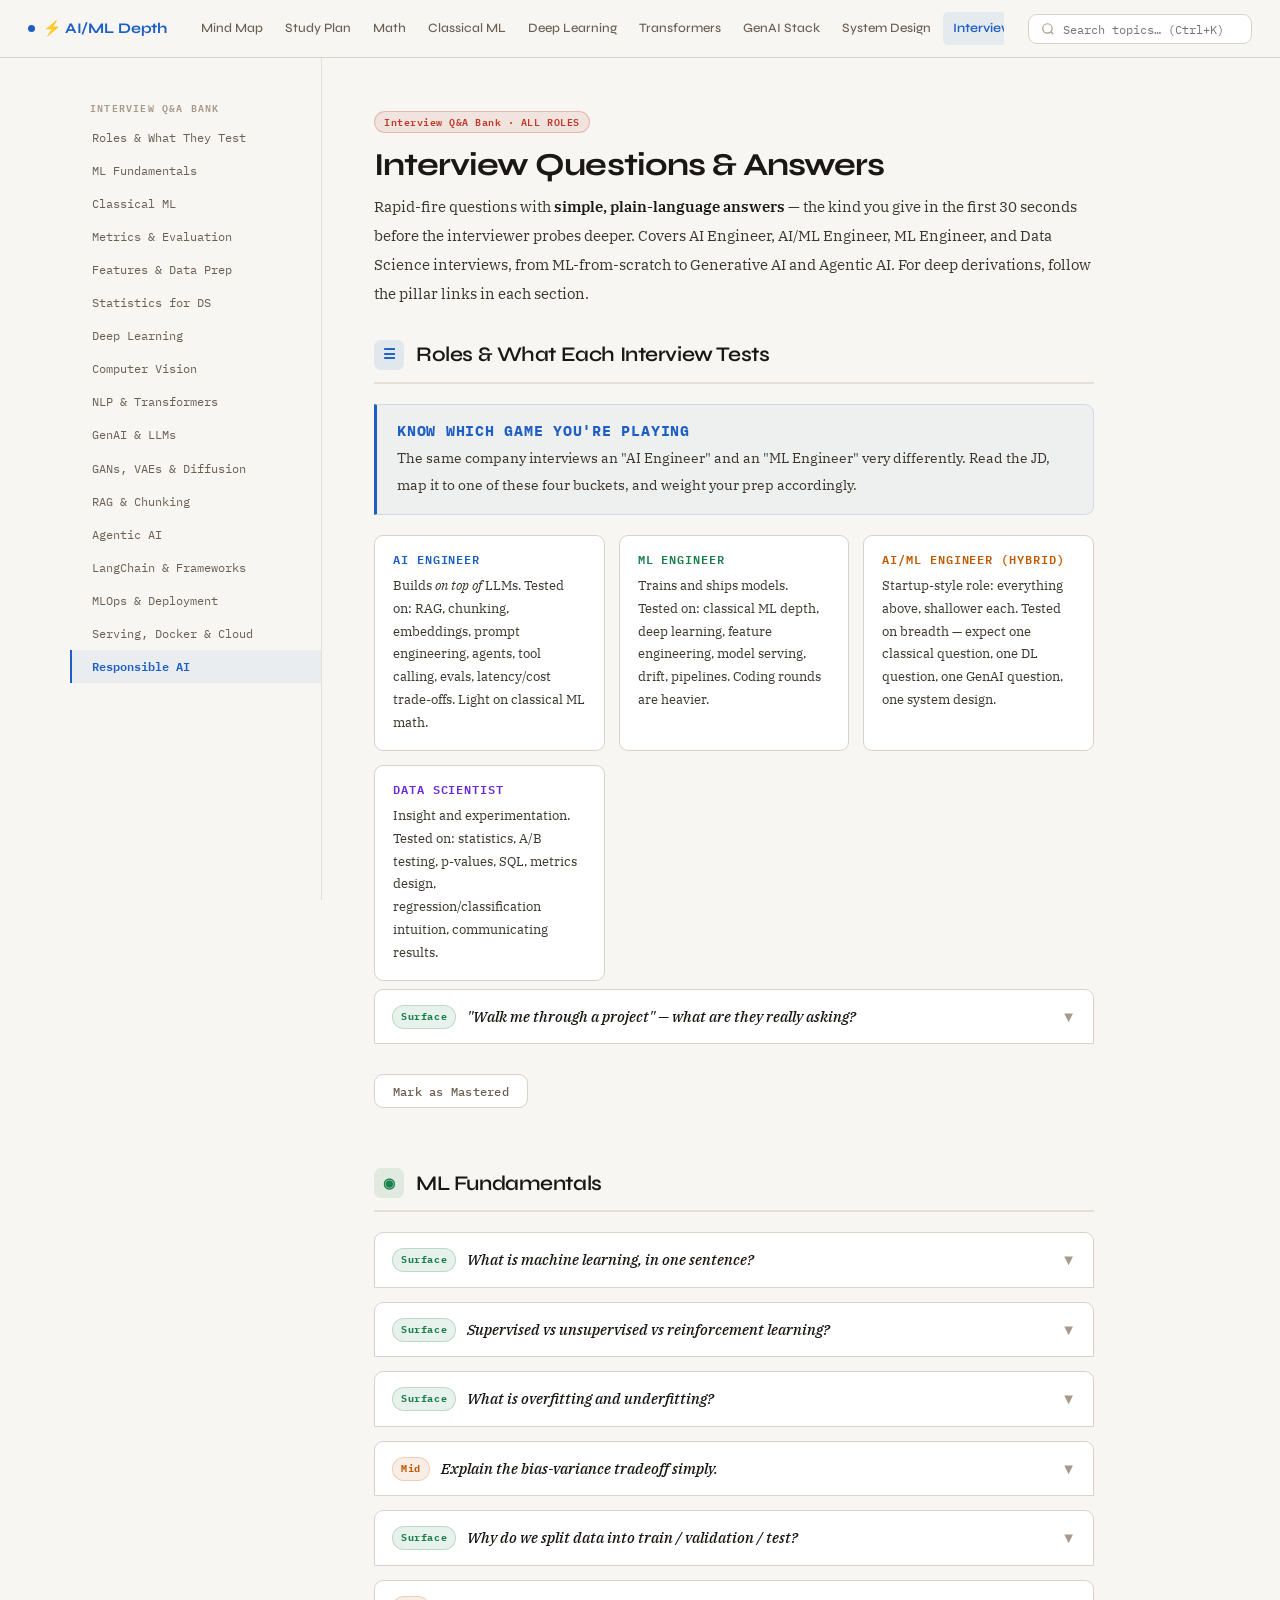
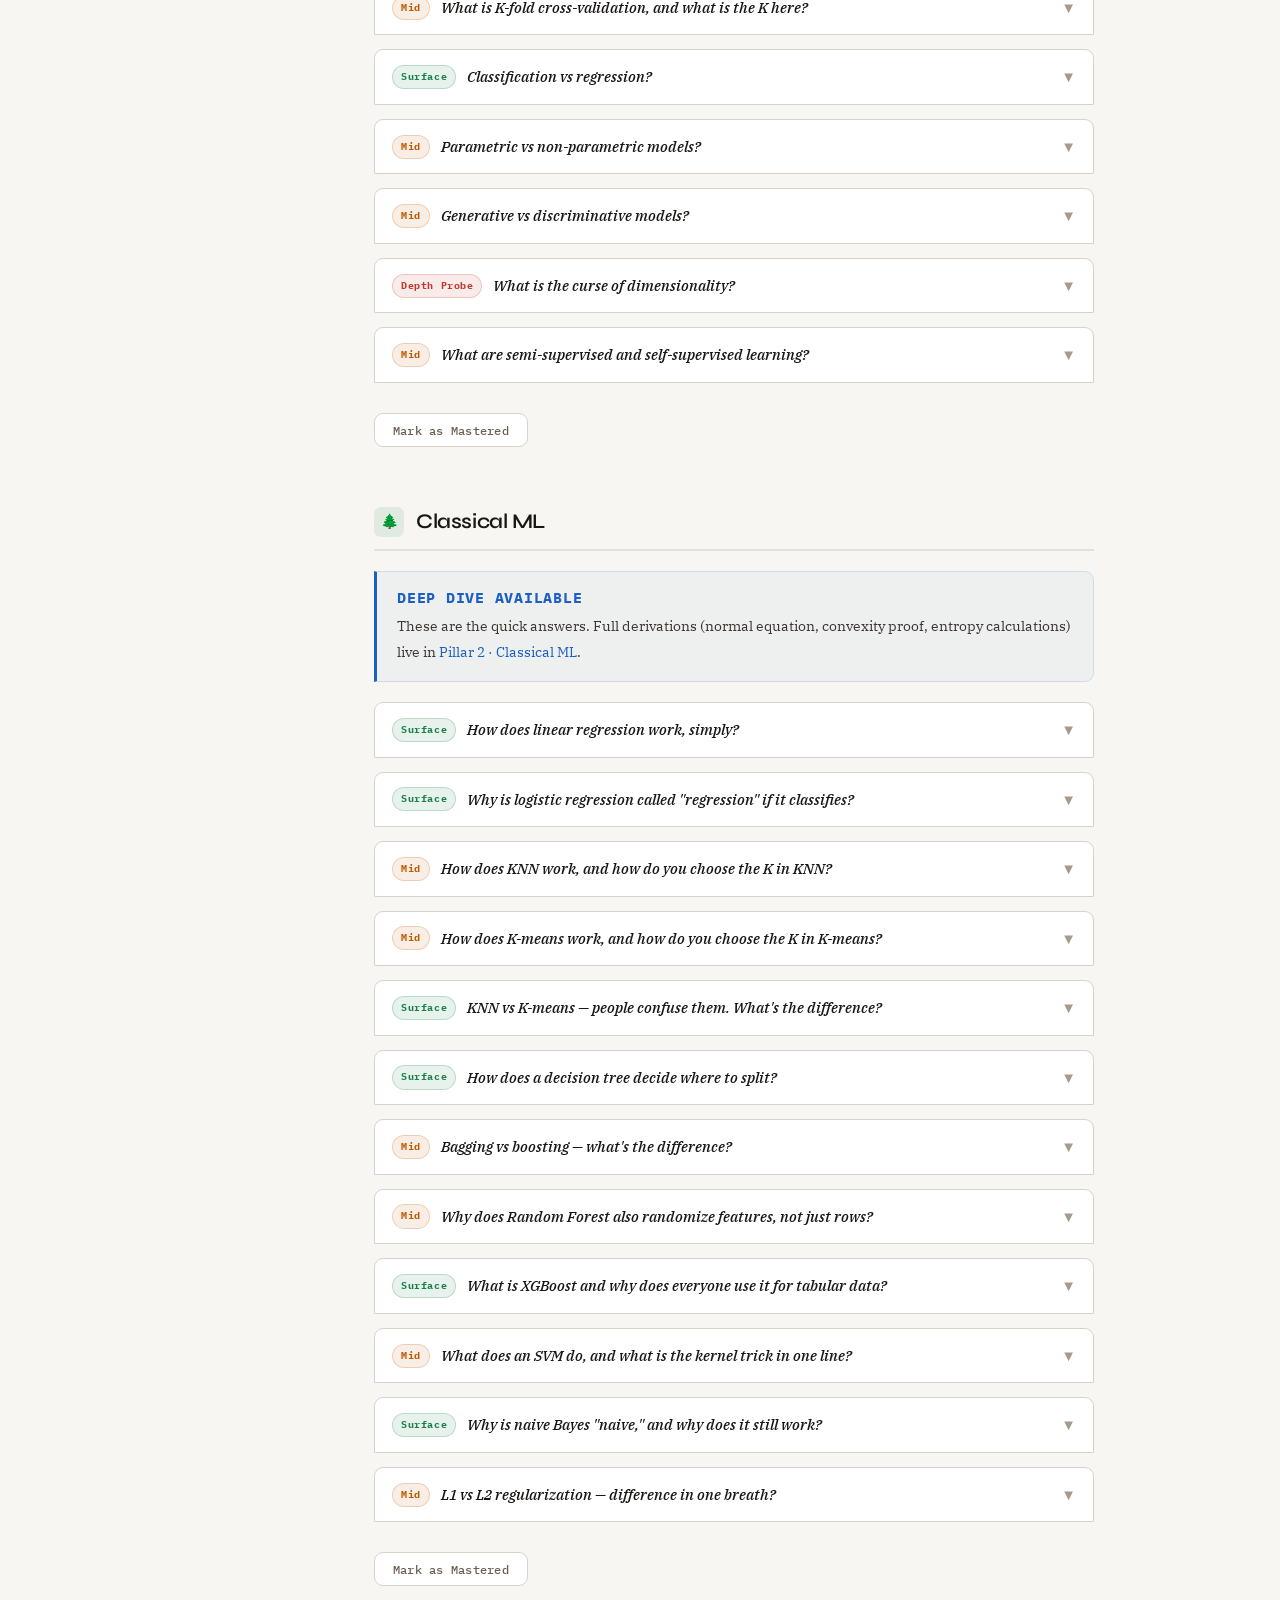
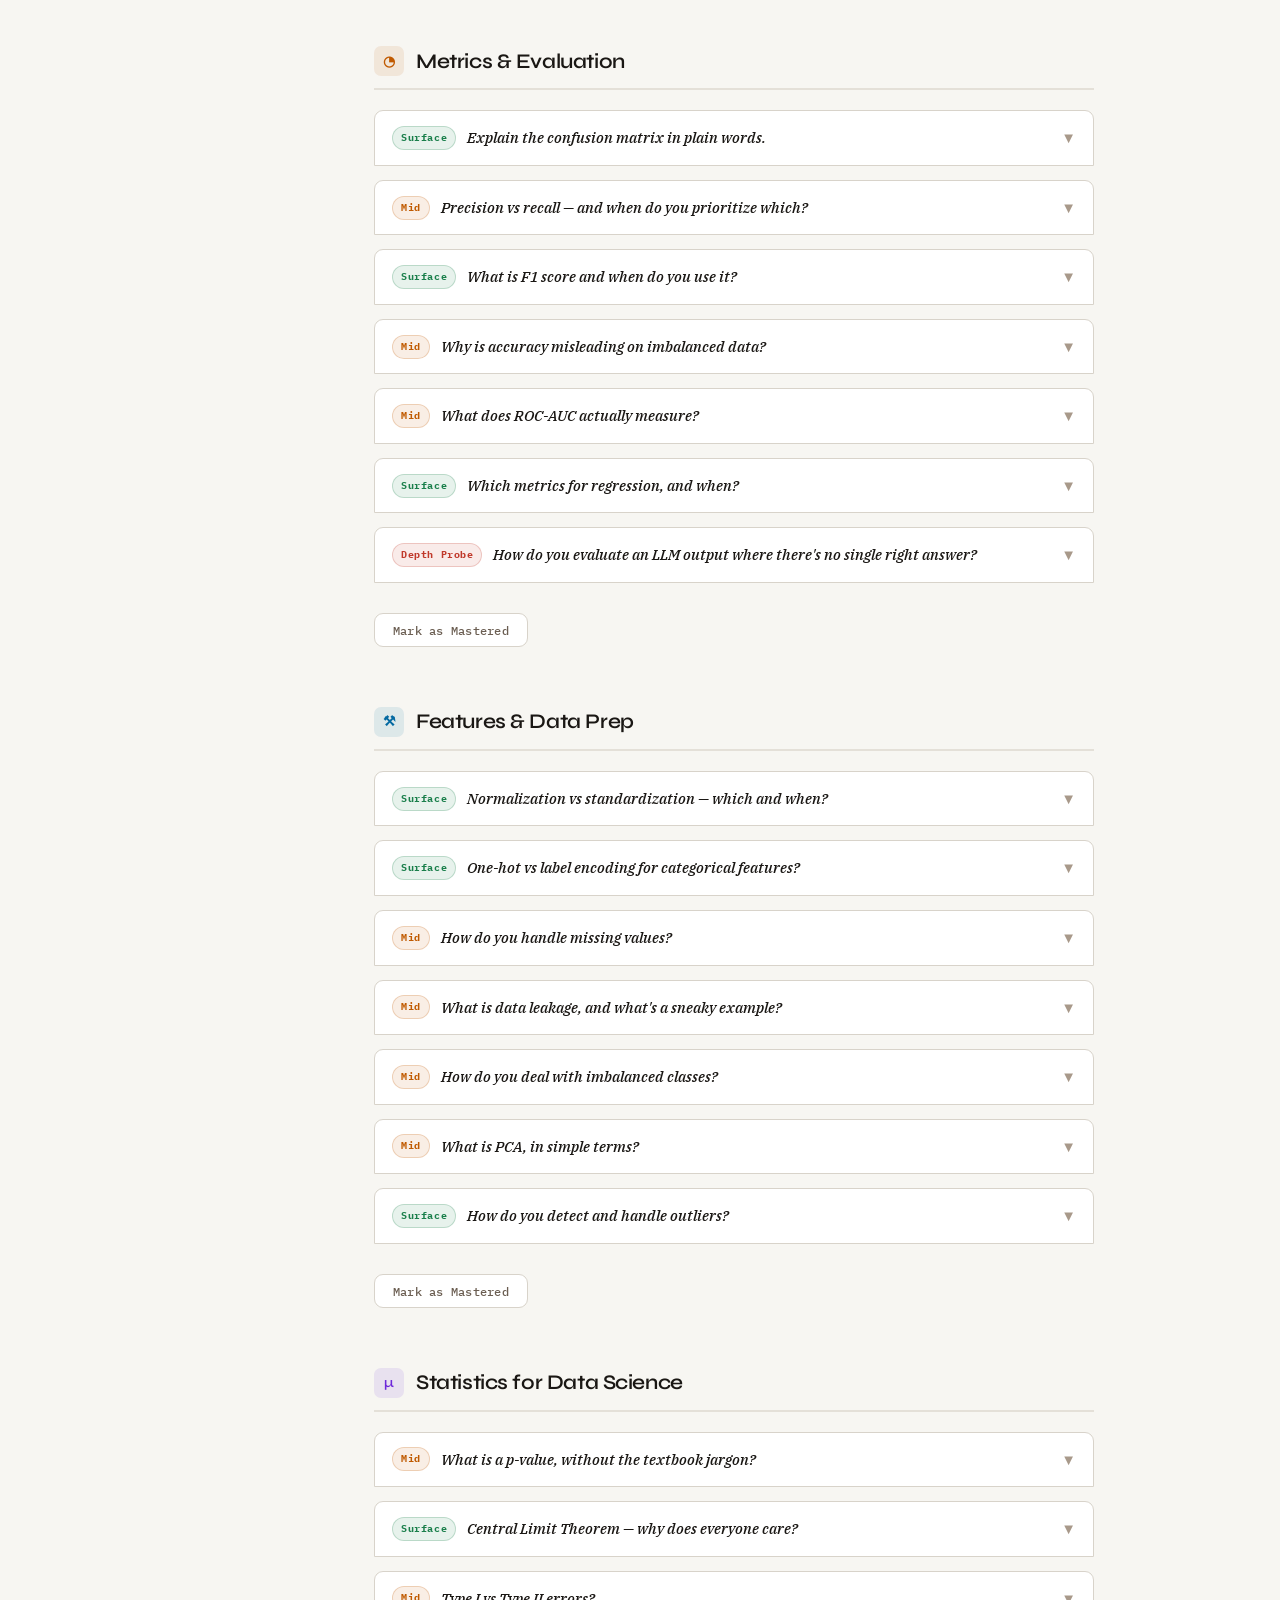
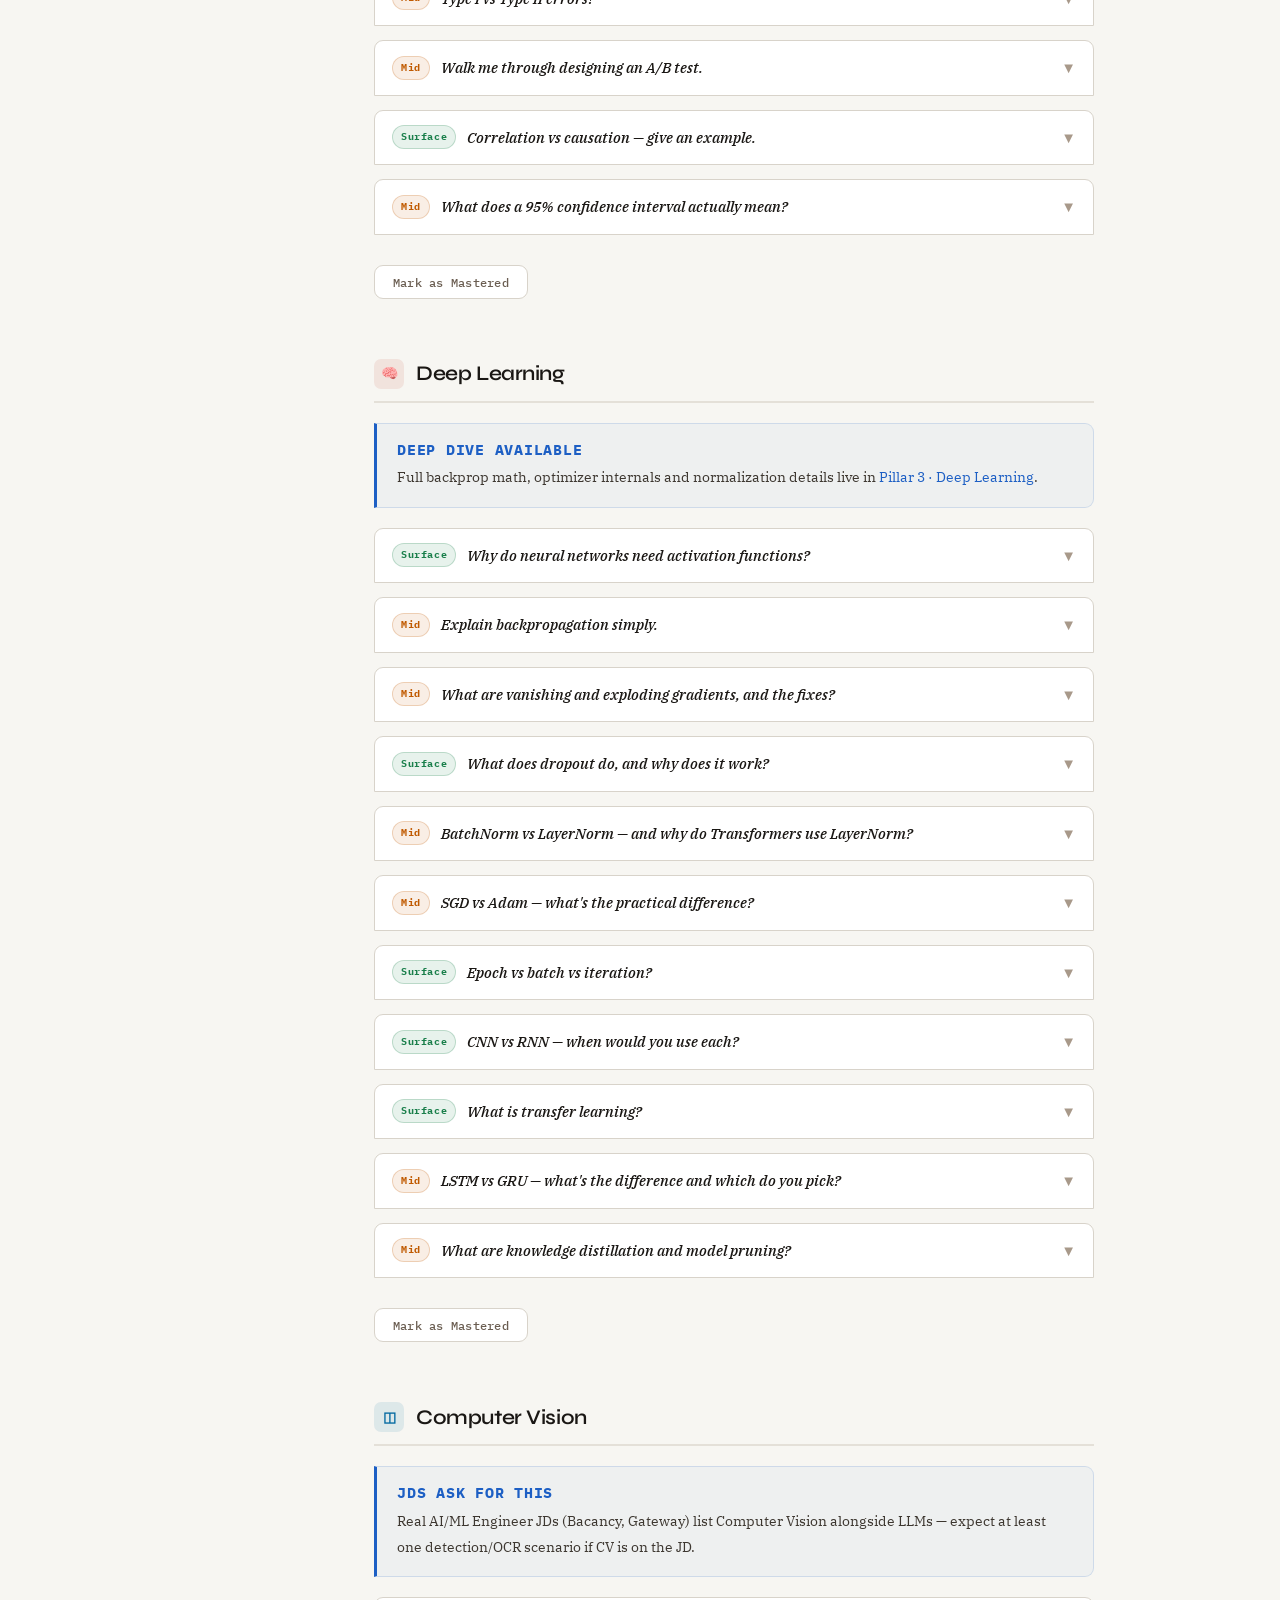
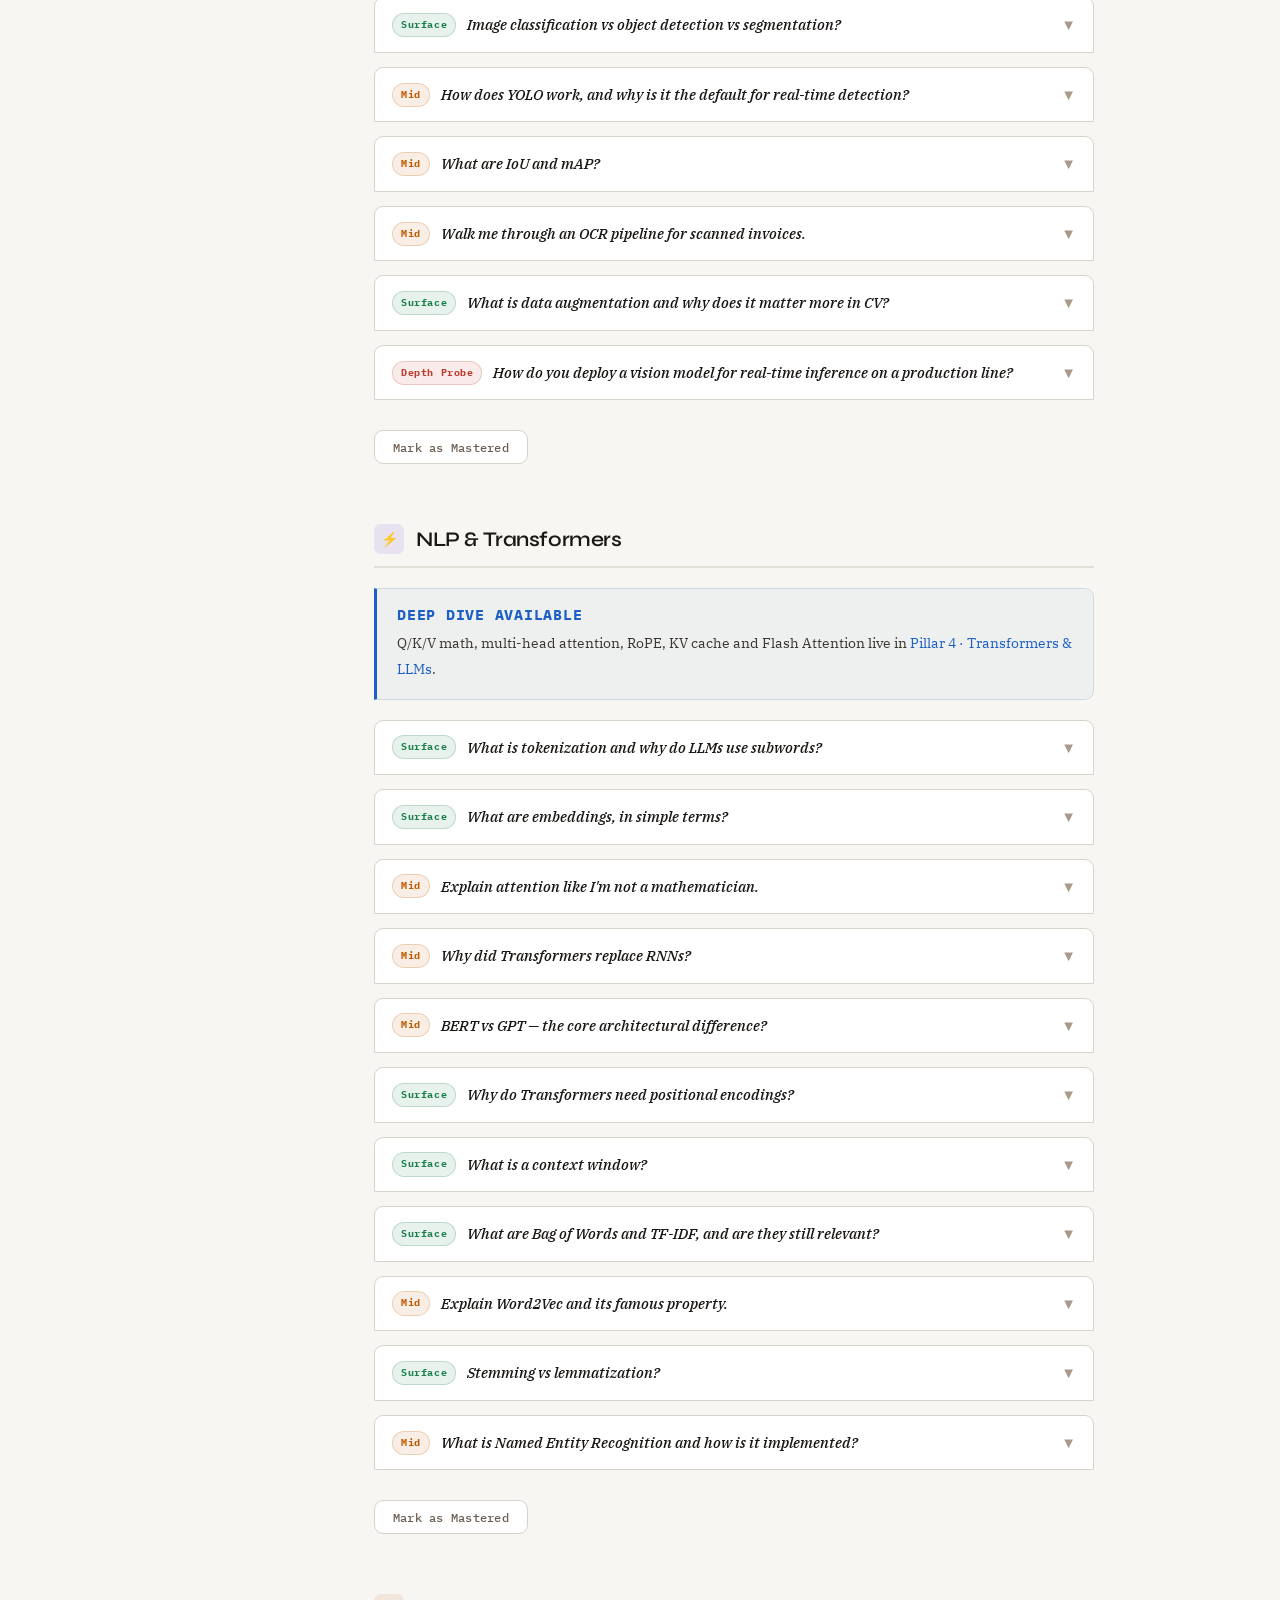
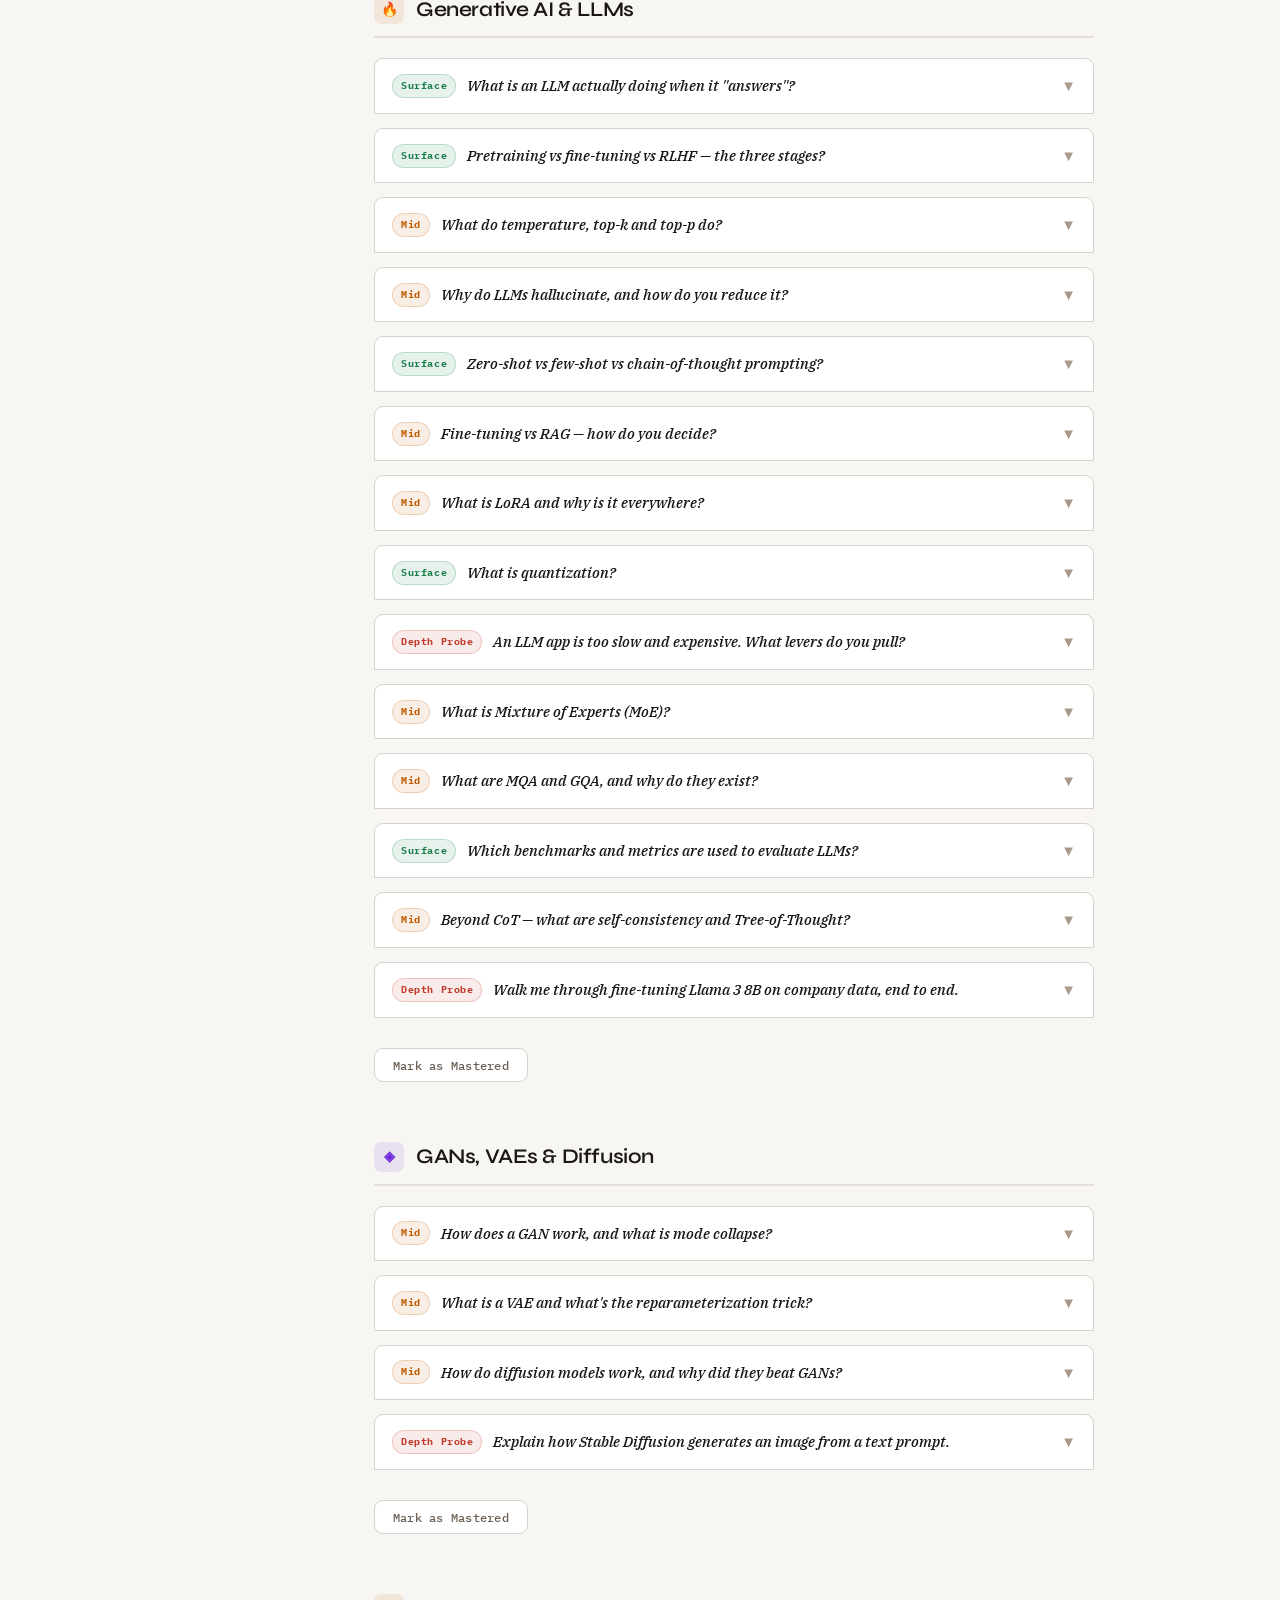
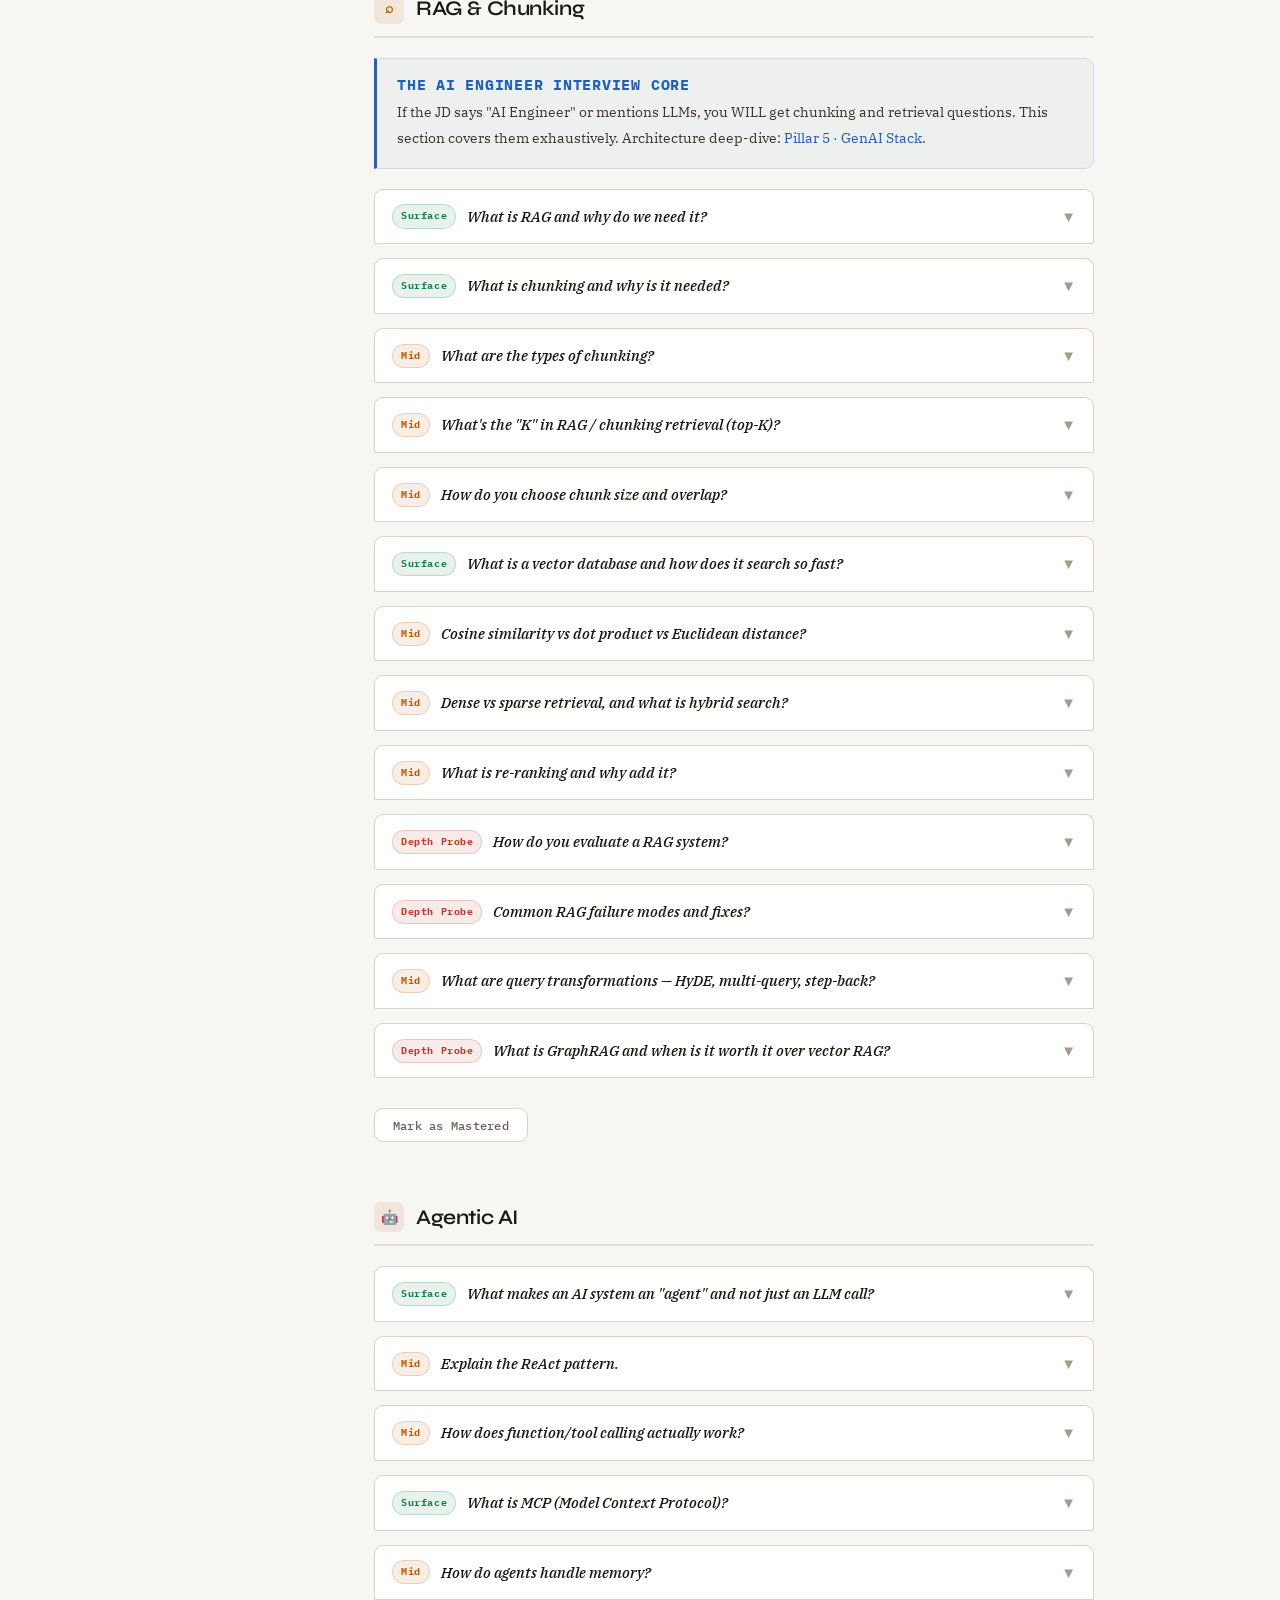
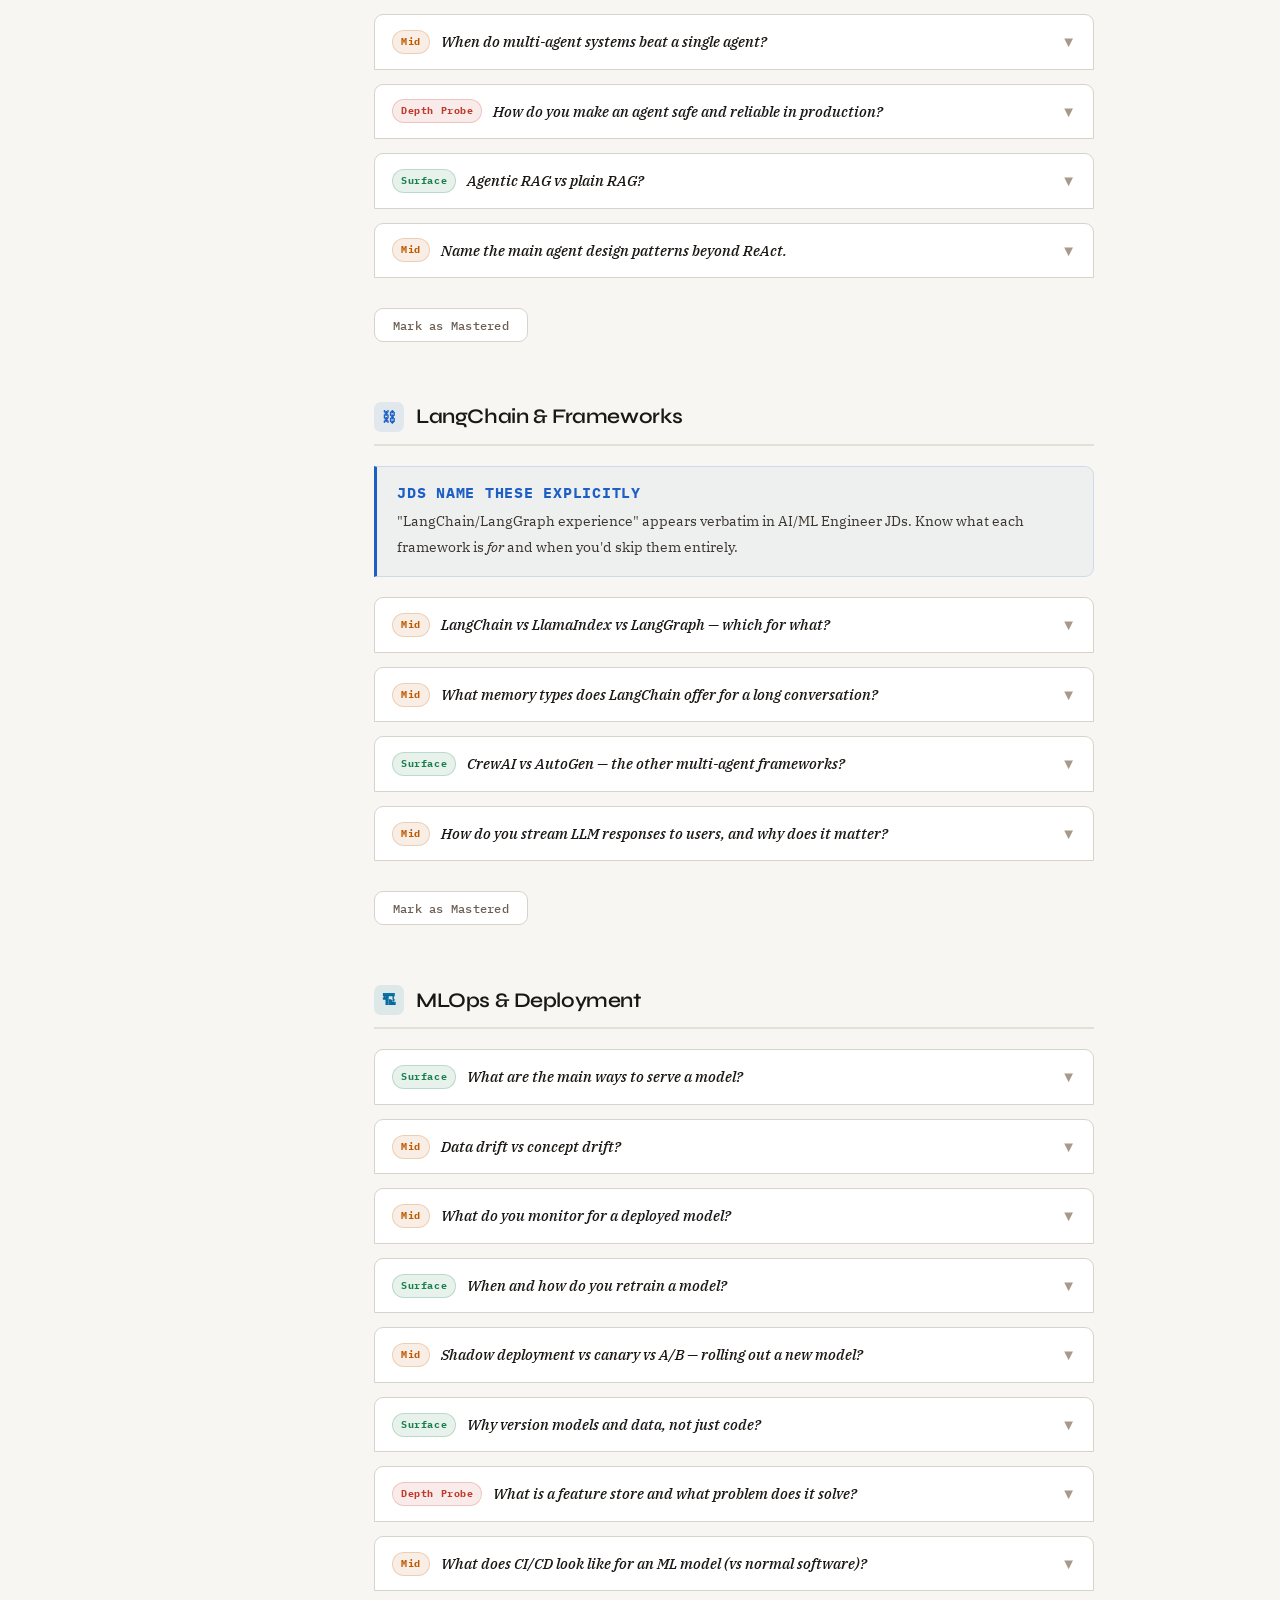
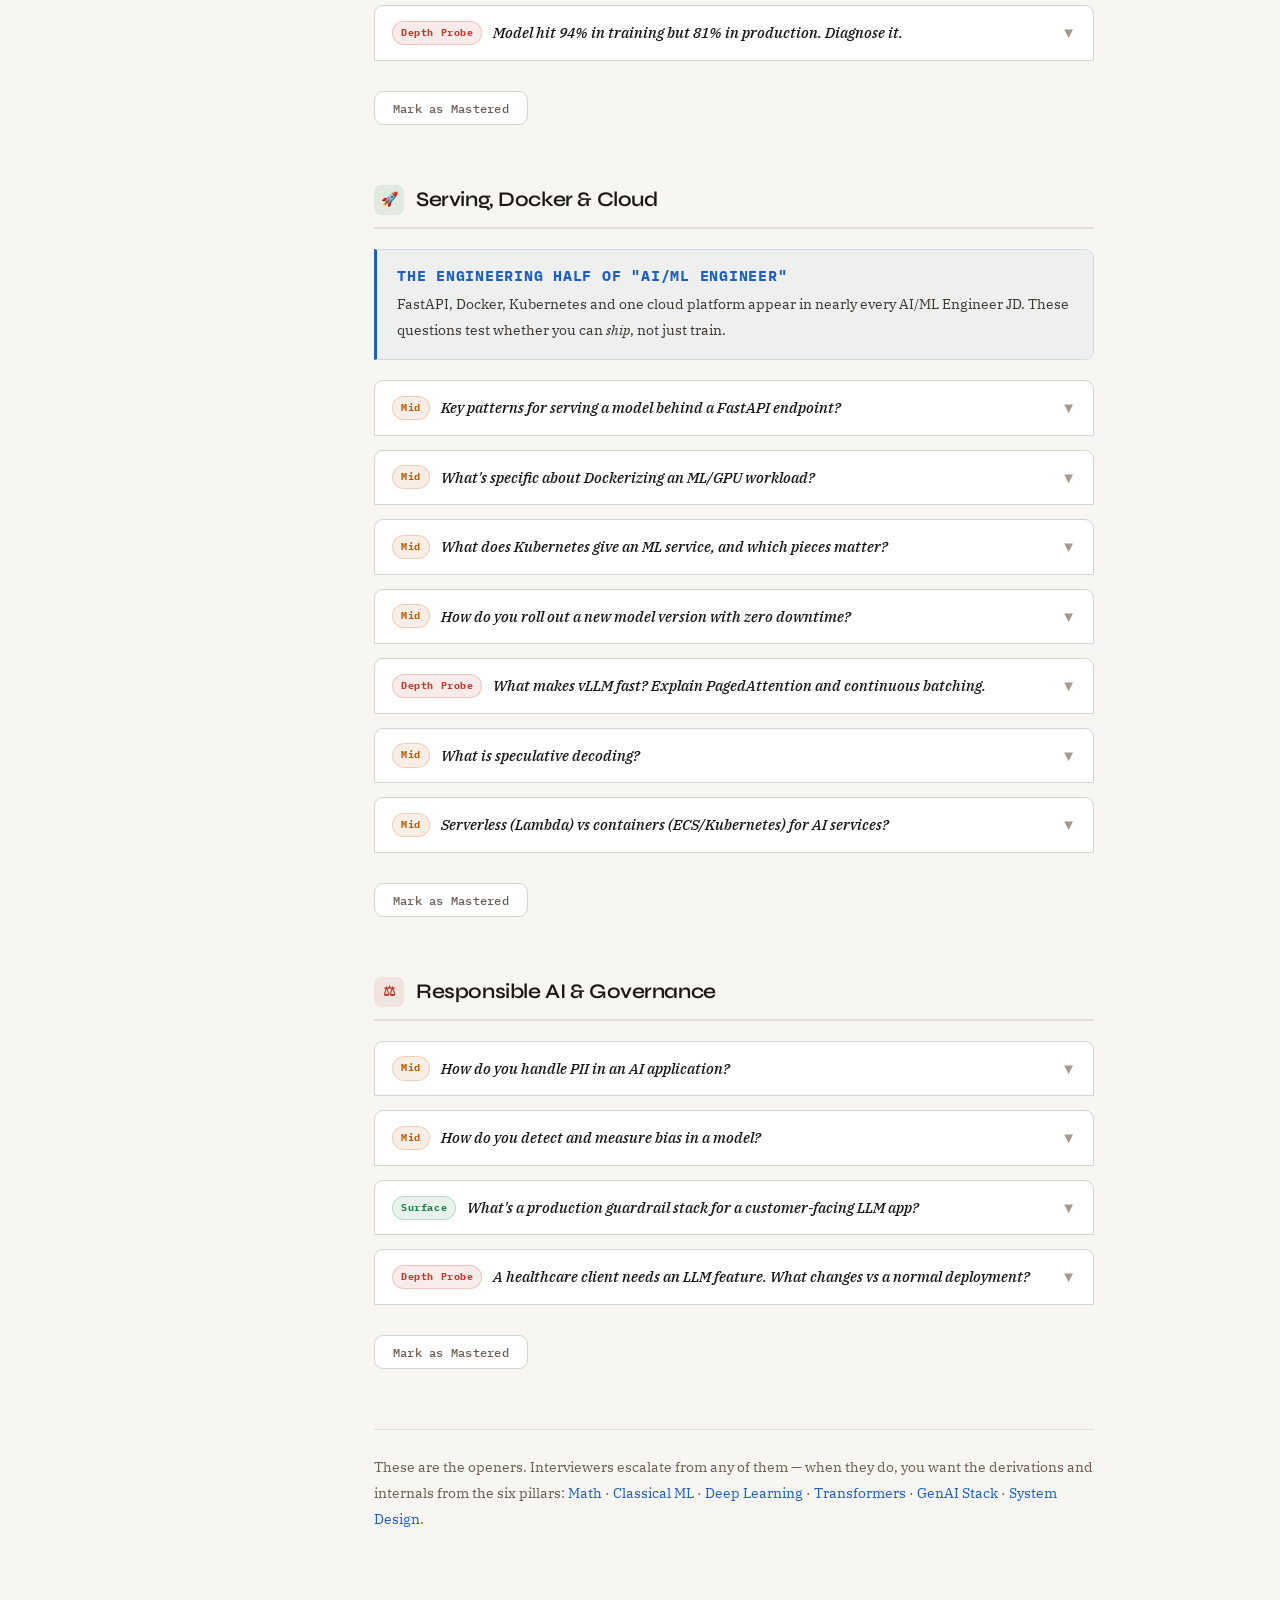
==== commit 768e29a5: "Expand Q&A Bank to 136 questions from JD-based docs review Reviewed all six PDFs in docs/ (4-part pr" ====
--- a/pages/interview-qa.html
+++ b/pages/interview-qa.html
@@ -65,11 +65,16 @@
         <a href="#features">Features &amp; Data Prep</a>
         <a href="#stats">Statistics for DS</a>
         <a href="#dl">Deep Learning</a>
+        <a href="#cv">Computer Vision</a>
         <a href="#nlp">NLP &amp; Transformers</a>
         <a href="#llm">GenAI &amp; LLMs</a>
+        <a href="#genmodels">GANs, VAEs &amp; Diffusion</a>
         <a href="#rag">RAG &amp; Chunking</a>
         <a href="#agentic">Agentic AI</a>
+        <a href="#frameworks">LangChain &amp; Frameworks</a>
         <a href="#mlops">MLOps &amp; Deployment</a>
+        <a href="#deploy">Serving, Docker &amp; Cloud</a>
+        <a href="#responsible">Responsible AI</a>
       </aside>
 
       <div class="topic-content">
@@ -158,6 +163,10 @@
             <div class="qa-question"><span class="q-depth depth-probe">Depth Probe</span> What is the curse of dimensionality? <span class="qa-toggle" style="margin-left:auto;color:var(--text-dim)">▼</span></div>
             <div class="qa-answer"><p>As the number of features grows, data becomes exponentially sparse — every point ends up far from every other point, so "nearest neighbor" stops meaning anything and models need exponentially more data to generalize. Distance-based methods (KNN, K-means) suffer most. Fixes: feature selection, PCA/dimensionality reduction, or learned embeddings that compress meaning into fewer dimensions.</p></div>
           </div>
+          <div class="qa-block">
+            <div class="qa-question"><span class="q-depth depth-mid">Mid</span> What are semi-supervised and self-supervised learning? <span class="qa-toggle" style="margin-left:auto;color:var(--text-dim)">▼</span></div>
+            <div class="qa-answer"><p><strong>Semi-supervised</strong>: you have a little labeled data and a lot of unlabeled data — train on the labeled part, use the model to pseudo-label the rest, retrain (self-training, label propagation). <strong>Self-supervised</strong>: no human labels at all — invent the labels from the data itself: mask a word and predict it (BERT), predict the next token (GPT), or pull augmented views of the same image together (contrastive learning, SimCLR). Self-supervised pretraining is literally how every modern LLM gets its knowledge — worth saying that out loud in an interview.</p></div>
+          </div>
           <button class="mark-btn" data-topic-id="qa-mlbasics" style="margin-top:16px;">Mark as Mastered</button>
         </div>
 
@@ -370,7 +379,51 @@
             <div class="qa-question"><span class="q-depth depth-surface">Surface</span> What is transfer learning? <span class="qa-toggle" style="margin-left:auto;color:var(--text-dim)">▼</span></div>
             <div class="qa-answer"><p>Start from a model trained on a huge general dataset, then adapt it to your task with a little data — either freeze the base and train just a new head, or fine-tune everything with a small learning rate. It works because early layers learn universal features (edges, textures, grammar) that transfer. Every modern LLM workflow is transfer learning: pretrain once, fine-tune/adapt endlessly.</p></div>
           </div>
+          <div class="qa-block">
+            <div class="qa-question"><span class="q-depth depth-mid">Mid</span> LSTM vs GRU — what's the difference and which do you pick? <span class="qa-toggle" style="margin-left:auto;color:var(--text-dim)">▼</span></div>
+            <div class="qa-answer"><p>Both are gated RNNs that fix vanishing gradients with a memory pathway. <strong>LSTM</strong> has three gates (forget, input, output) and a separate cell state. <strong>GRU</strong> simplifies to two gates (update, reset) and merges cell and hidden state — fewer parameters, faster to train, often equal accuracy. Rule of thumb: try GRU first for speed on smaller datasets; LSTM sometimes edges ahead on longer sequences. Honest 2026 note: for most new NLP work you'd reach for a Transformer anyway — these matter for streaming/low-latency and legacy systems.</p></div>
+          </div>
+          <div class="qa-block">
+            <div class="qa-question"><span class="q-depth depth-mid">Mid</span> What are knowledge distillation and model pruning? <span class="qa-toggle" style="margin-left:auto;color:var(--text-dim)">▼</span></div>
+            <div class="qa-answer"><p>Two ways to shrink models. <strong>Distillation</strong>: train a small "student" model to imitate a big "teacher" — the student learns from the teacher's soft probability outputs (which carry richer information than hard labels, e.g. "this is 70% cat, 25% dog"). DistilBERT keeps ~97% of BERT's performance at 40% of the size this way. <strong>Pruning</strong>: delete weights that contribute least (small magnitudes, whole neurons or attention heads), then fine-tune to recover. Both compose with quantization — the standard toolbox for edge/on-device deployment.</p></div>
+          </div>
           <button class="mark-btn" data-topic-id="qa-dl" style="margin-top:16px;">Mark as Mastered</button>
+        </div>
+
+        <!-- ============================== -->
+        <!-- COMPUTER VISION -->
+        <!-- ============================== -->
+        <div class="depth-section" id="cv">
+          <h2><div class="depth-icon" style="background:rgba(3,105,161,0.1);color:var(--c6)">◫</div>Computer Vision</h2>
+          <div class="concept-box">
+            <h3 style="margin-bottom:6px;font-size:0.95rem;">JDs ask for this</h3>
+            <p style="font-size:0.875rem;">Real AI/ML Engineer JDs (Bacancy, Gateway) list Computer Vision alongside LLMs — expect at least one detection/OCR scenario if CV is on the JD.</p>
+          </div>
+          <div class="qa-block">
+            <div class="qa-question"><span class="q-depth depth-surface">Surface</span> Image classification vs object detection vs segmentation? <span class="qa-toggle" style="margin-left:auto;color:var(--text-dim)">▼</span></div>
+            <div class="qa-answer"><p><strong>Classification</strong>: one label for the whole image ("this is a cat"). <strong>Object detection</strong>: find <em>where</em> things are — bounding boxes + labels for every object (YOLO, Faster R-CNN). <strong>Segmentation</strong>: label every pixel — semantic (all "car" pixels) or instance (car #1 vs car #2; Mask R-CNN, SAM). Pick by the question: "what is it" → classify, "where is it" → detect, "exact outline" → segment.</p></div>
+          </div>
+          <div class="qa-block">
+            <div class="qa-question"><span class="q-depth depth-mid">Mid</span> How does YOLO work, and why is it the default for real-time detection? <span class="qa-toggle" style="margin-left:auto;color:var(--text-dim)">▼</span></div>
+            <div class="qa-answer"><p>YOLO ("You Only Look Once") does detection in a <strong>single forward pass</strong>: the image is divided into a grid, and each cell directly predicts bounding boxes, confidence, and class probabilities — no separate region-proposal stage like two-stage detectors (Faster R-CNN). One pass = fast enough for video (30+ FPS). Overlapping duplicate boxes are cleaned up with <strong>non-max suppression</strong>. Trade-off: two-stage detectors edge ahead on small/crowded objects; YOLO wins on speed and deployment simplicity. In practice you fine-tune a pretrained YOLOv8/v11 on 2–5k annotated images (Roboflow/LabelImg for labeling, albumentations for augmentation).</p></div>
+          </div>
+          <div class="qa-block">
+            <div class="qa-question"><span class="q-depth depth-mid">Mid</span> What are IoU and mAP? <span class="qa-toggle" style="margin-left:auto;color:var(--text-dim)">▼</span></div>
+            <div class="qa-answer"><p><strong>IoU (Intersection over Union)</strong>: overlap between predicted and true bounding box — area of overlap ÷ area of union, 0 to 1. A detection typically "counts" if IoU ≥ 0.5. <strong>mAP (mean Average Precision)</strong>: the standard detection metric — average precision across recall levels, per class, then averaged over classes. mAP@0.5 uses the 0.5 IoU threshold; mAP@0.5:0.95 (COCO-style) averages over stricter thresholds and rewards tighter boxes. For a defect-detection interview scenario: report mAP, but tune the confidence threshold toward <strong>recall</strong> — missing a defect costs more than a false alarm.</p></div>
+          </div>
+          <div class="qa-block">
+            <div class="qa-question"><span class="q-depth depth-mid">Mid</span> Walk me through an OCR pipeline for scanned invoices. <span class="qa-toggle" style="margin-left:auto;color:var(--text-dim)">▼</span></div>
+            <div class="qa-answer"><p>Four stages: (1) <strong>Preprocess</strong> — this dominates accuracy: deskew, denoise, binarize (Otsu thresholding) with OpenCV. (2) <strong>OCR</strong> — pick by document quality: Tesseract for clean prints, PaddleOCR/TrOCR for harder cases, or managed services (AWS Textract, Google Document AI) which also return table/form structure. (3) <strong>Extract fields</strong> — regex/NER for fixed formats, or an LLM with structured (JSON) output for messy layouts. (4) <strong>Validate</strong> — check that totals add up, dates parse, required fields exist; route failures to human review. Modern shortcut worth mentioning: multimodal LLMs can read documents directly, but cost more per page — hybrid pipelines are the production norm.</p></div>
+          </div>
+          <div class="qa-block">
+            <div class="qa-question"><span class="q-depth depth-surface">Surface</span> What is data augmentation and why does it matter more in CV? <span class="qa-toggle" style="margin-left:auto;color:var(--text-dim)">▼</span></div>
+            <div class="qa-answer"><p>Creating modified copies of training images — flips, rotations, crops, brightness/color shifts, blur, cutout — so the model sees more variation than you actually collected. It's a regularizer (fights overfitting) and cheap insurance against real-world conditions (lighting, angle, occlusion). Rule: only apply transforms that preserve the label — don't horizontally flip digits, don't recolor a defect whose color <em>is</em> the signal. Libraries: albumentations, torchvision transforms.</p></div>
+          </div>
+          <div class="qa-block">
+            <div class="qa-question"><span class="q-depth depth-probe">Depth Probe</span> How do you deploy a vision model for real-time inference on a production line? <span class="qa-toggle" style="margin-left:auto;color:var(--text-dim)">▼</span></div>
+            <div class="qa-answer"><p>Export the trained model out of its framework into an optimized runtime: <strong>ONNX</strong> (portable, framework-agnostic) or <strong>TensorRT</strong> (NVIDIA-specific — fuses layers, quantizes to FP16/INT8, typically 3–5× faster). Serve it in a Docker container with GPU access (NVIDIA Container Toolkit), fed by the camera stream (RTSP or Kafka for multiple lines). Design decisions to mention: batch frames vs per-frame latency, confidence threshold tuned for recall, and <strong>drift monitoring</strong> — watch the confidence distribution over time; lighting changes and camera drift silently degrade vision models, so sample frames for periodic human relabeling.</p></div>
+          </div>
+          <button class="mark-btn" data-topic-id="qa-cv" style="margin-top:16px;">Mark as Mastered</button>
         </div>
 
         <!-- ============================== -->
@@ -410,6 +463,22 @@
             <div class="qa-question"><span class="q-depth depth-surface">Surface</span> What is a context window? <span class="qa-toggle" style="margin-left:auto;color:var(--text-dim)">▼</span></div>
             <div class="qa-answer"><p>The maximum number of tokens the model can consider at once — its working memory. Everything (system prompt, chat history, retrieved documents, its own output) must fit inside it. Bigger windows cost more: attention memory/compute grows with sequence length (the KV cache grows linearly, and naive attention compute grows quadratically). This constraint is <em>why chunking and RAG exist</em> — you retrieve only the relevant pieces instead of stuffing everything in.</p></div>
           </div>
+          <div class="qa-block">
+            <div class="qa-question"><span class="q-depth depth-surface">Surface</span> What are Bag of Words and TF-IDF, and are they still relevant? <span class="qa-toggle" style="margin-left:auto;color:var(--text-dim)">▼</span></div>
+            <div class="qa-answer"><p><strong>Bag of Words</strong>: represent a document as word counts, ignoring order. <strong>TF-IDF</strong> improves it by weighting: term frequency × inverse document frequency — words frequent in <em>this</em> document but rare across the corpus score high ("the" scores ~0, "arrhythmia" scores high). No semantics — "car" and "automobile" are unrelated. Still relevant: TF-IDF/BM25 powers the <strong>sparse half of hybrid search</strong> in RAG, is a strong fast baseline for text classification, and wins on exact keyword/ID matching where embeddings fumble.</p></div>
+          </div>
+          <div class="qa-block">
+            <div class="qa-question"><span class="q-depth depth-mid">Mid</span> Explain Word2Vec and its famous property. <span class="qa-toggle" style="margin-left:auto;color:var(--text-dim)">▼</span></div>
+            <div class="qa-answer"><p>Word2Vec (2013) learns a vector per word by predicting context: <strong>Skip-gram</strong> predicts surrounding words from the center word; <strong>CBOW</strong> does the reverse. Trained efficiently with negative sampling. The famous property: vector arithmetic captures meaning — <em>king − man + woman ≈ queen</em>. Limitation that leads to the next era: vectors are <strong>static</strong> — "bank" has one vector regardless of context — which is exactly what contextual models (ELMo, BERT) fixed. GloVe (co-occurrence based) and FastText (character n-grams, handles unseen words) are the siblings to name.</p></div>
+          </div>
+          <div class="qa-block">
+            <div class="qa-question"><span class="q-depth depth-surface">Surface</span> Stemming vs lemmatization? <span class="qa-toggle" style="margin-left:auto;color:var(--text-dim)">▼</span></div>
+            <div class="qa-answer"><p>Both reduce words to a base form. <strong>Stemming</strong> chops suffixes with rules (Porter stemmer): fast but crude — "studies" → "studi" (not a word). <strong>Lemmatization</strong> uses a dictionary and part-of-speech to return the true base form: "studies" → "study", "better" → "good"; slower but correct. Use stemming for speed in search indexing, lemmatization when the output must be readable. Modern caveat worth saying: LLM pipelines skip both — subword tokenization handles morphology implicitly; these matter for classical NLP pipelines and TF-IDF/BM25 preprocessing.</p></div>
+          </div>
+          <div class="qa-block">
+            <div class="qa-question"><span class="q-depth depth-mid">Mid</span> What is Named Entity Recognition and how is it implemented? <span class="qa-toggle" style="margin-left:auto;color:var(--text-dim)">▼</span></div>
+            <div class="qa-answer"><p>NER finds and classifies entities in text — people, organizations, locations, dates, amounts ("<em>Apple</em> [ORG] hired <em>Tim</em> [PER] in <em>March</em> [DATE]"). Implementations by era: rules/regex → CRFs → BiLSTM-CRF → today's standard, a <strong>fine-tuned BERT with a token-classification head</strong> using BIO tags (B-PER, I-PER, O). Off-the-shelf: spaCy for speed and production, or an LLM with structured output for zero-shot flexibility on rare entity types. Production uses to mention: PII detection/redaction (spaCy + Presidio), invoice field extraction, metadata enrichment for RAG chunks.</p></div>
+          </div>
           <button class="mark-btn" data-topic-id="qa-nlp" style="margin-top:16px;">Mark as Mastered</button>
         </div>
 
@@ -454,7 +523,51 @@
             <div class="qa-question"><span class="q-depth depth-probe">Depth Probe</span> An LLM app is too slow and expensive. What levers do you pull? <span class="qa-toggle" style="margin-left:auto;color:var(--text-dim)">▼</span></div>
             <div class="qa-answer"><p>In rough order of ROI: (1) <strong>Smaller/faster model</strong> for easy requests — route only hard ones to the big model (model cascading). (2) <strong>Prompt caching</strong> — reuse the computed prefix for repeated system prompts/documents; major providers discount cached tokens heavily. (3) <strong>Trim the prompt</strong> — shorter context = linear cost savings; retrieve less, summarize history. (4) <strong>Streaming</strong> — perceived latency drops even if total time doesn't. (5) <strong>Batching &amp; KV-cache reuse</strong> on self-hosted inference (vLLM, continuous batching). (6) <strong>Quantize</strong> self-hosted models. (7) Cache whole responses for repeated queries (semantic caching).</p></div>
           </div>
+          <div class="qa-block">
+            <div class="qa-question"><span class="q-depth depth-mid">Mid</span> What is Mixture of Experts (MoE)? <span class="qa-toggle" style="margin-left:auto;color:var(--text-dim)">▼</span></div>
+            <div class="qa-answer"><p>Instead of one big feed-forward block, an MoE layer holds many parallel "expert" blocks and a small <strong>router</strong> that sends each token to only 1–2 of them. Result: huge total parameter count, but only a fraction <em>active</em> per token — Mixtral 8×7B has ~47B parameters but runs ~13B worth of compute per token. That's the appeal: big-model quality at small-model inference cost. Trade-offs: all experts must sit in memory, and training needs load-balancing tricks so the router doesn't favor a few experts. Most frontier models are now MoE-based.</p></div>
+          </div>
+          <div class="qa-block">
+            <div class="qa-question"><span class="q-depth depth-mid">Mid</span> What are MQA and GQA, and why do they exist? <span class="qa-toggle" style="margin-left:auto;color:var(--text-dim)">▼</span></div>
+            <div class="qa-answer"><p>They shrink the <strong>KV cache</strong> — the memory that grows with every token of context and limits serving throughput. Standard multi-head attention stores separate keys/values for every head. <strong>MQA (Multi-Query Attention)</strong>: all heads share <em>one</em> K/V set — cache shrinks ~h-fold, small quality hit. <strong>GQA (Grouped Query Attention)</strong>: middle ground — heads share K/V in groups (e.g., 32 query heads, 8 KV groups) — nearly MQA's memory savings at nearly full quality. Llama 3 and most modern LLMs use GQA; it's why they can serve long contexts affordably.</p></div>
+          </div>
+          <div class="qa-block">
+            <div class="qa-question"><span class="q-depth depth-surface">Surface</span> Which benchmarks and metrics are used to evaluate LLMs? <span class="qa-toggle" style="margin-left:auto;color:var(--text-dim)">▼</span></div>
+            <div class="qa-answer"><p>Capability benchmarks: <strong>MMLU</strong> (broad knowledge, 57 subjects), <strong>HumanEval</strong> (code — Pass@k = did any of k samples pass the unit tests), <strong>GSM8K</strong> (math word problems), MT-Bench/arena-style Elo for chat quality. Text-overlap metrics for generation tasks: <strong>BLEU</strong> (precision-oriented, translation), <strong>ROUGE</strong> (recall-oriented, summarization), <strong>BERTScore</strong> (semantic similarity via embeddings — survives paraphrasing where BLEU/ROUGE fail). Honest caveat interviewers respect: public benchmarks leak into training data over time, so teams increasingly rely on private eval sets and LLM-as-judge with human calibration.</p></div>
+          </div>
+          <div class="qa-block">
+            <div class="qa-question"><span class="q-depth depth-mid">Mid</span> Beyond CoT — what are self-consistency and Tree-of-Thought? <span class="qa-toggle" style="margin-left:auto;color:var(--text-dim)">▼</span></div>
+            <div class="qa-answer"><p><strong>Self-consistency</strong>: sample the same CoT prompt several times at temperature &gt; 0 and take the <strong>majority-vote answer</strong> — different reasoning paths converging on one answer is strong evidence it's right; typically adds 5–20% on math/reasoning at N× the cost. <strong>Tree-of-Thought</strong>: instead of one linear chain, branch into multiple partial reasoning steps, evaluate which branches look promising, expand the best and backtrack from dead ends — search over reasoning. Also name <strong>prompt chaining</strong>: splitting a task into sequential LLM calls (extract → summarize → format), which is more reliable than one mega-prompt.</p></div>
+          </div>
+          <div class="qa-block">
+            <div class="qa-question"><span class="q-depth depth-probe">Depth Probe</span> Walk me through fine-tuning Llama 3 8B on company data, end to end. <span class="qa-toggle" style="margin-left:auto;color:var(--text-dim)">▼</span></div>
+            <div class="qa-answer"><p>(1) <strong>Data</strong>: 5–20k instruction→response pairs in chat format; clean PII; split 90/5/5. Quality beats quantity. (2) <strong>Method</strong>: QLoRA — 4-bit quantized frozen base + LoRA adapters (r=16–64) via HuggingFace PEFT/TRL — fits on a single A100 or even an RTX 4090. (3) <strong>Training</strong>: LR ~1e-4 (LoRA) with warmup, 3–5 epochs, early stopping on validation loss. Watch for <strong>catastrophic forgetting</strong> — the model losing general ability while learning your domain; mitigate with lower LR, fewer epochs, and mixing in general instruction data. (4) <strong>Evaluate</strong>: held-out set with LLM-as-judge + human review, plus a general-capability check to confirm nothing broke. (5) <strong>Ship</strong>: merge adapters (or hot-swap per tenant), serve via vLLM, or export GGUF for CPU/edge.</p></div>
+          </div>
           <button class="mark-btn" data-topic-id="qa-llm" style="margin-top:16px;">Mark as Mastered</button>
+        </div>
+
+        <!-- ============================== -->
+        <!-- GENERATIVE MODELS -->
+        <!-- ============================== -->
+        <div class="depth-section" id="genmodels">
+          <h2><div class="depth-icon" style="background:rgba(109,40,217,0.1);color:var(--c4)">◈</div>GANs, VAEs &amp; Diffusion</h2>
+          <div class="qa-block">
+            <div class="qa-question"><span class="q-depth depth-mid">Mid</span> How does a GAN work, and what is mode collapse? <span class="qa-toggle" style="margin-left:auto;color:var(--text-dim)">▼</span></div>
+            <div class="qa-answer"><p>Two networks in a game: a <strong>generator</strong> turns random noise into fake samples, a <strong>discriminator</strong> tries to tell fake from real. They train against each other — the generator improves until fakes fool the discriminator. Famous failure: <strong>mode collapse</strong> — the generator finds a few outputs that reliably fool the discriminator and produces only those, ignoring the diversity of the real data (a face GAN generating the same three faces). GAN training is notoriously unstable (it's a minimax game, not a simple loss to descend), which is a key reason diffusion models displaced GANs for image generation.</p></div>
+          </div>
+          <div class="qa-block">
+            <div class="qa-question"><span class="q-depth depth-mid">Mid</span> What is a VAE and what's the reparameterization trick? <span class="qa-toggle" style="margin-left:auto;color:var(--text-dim)">▼</span></div>
+            <div class="qa-answer"><p>A Variational Autoencoder compresses inputs into a <strong>probability distribution</strong> in latent space (a mean and variance, not a single point), then decodes samples from it back to data. Loss = reconstruction error + a KL term keeping the latent space close to a standard Gaussian, which makes the space smooth — nearby latent points decode to similar outputs, so you can sample and interpolate. The <strong>reparameterization trick</strong>: you can't backprop through random sampling, so rewrite z = μ + σ·ε (with ε ~ N(0,1)) — the randomness moves into ε, and gradients flow through μ and σ. VAEs generate blurrier images than GANs/diffusion but give you a meaningful latent space — and Stable Diffusion runs its diffusion <em>inside</em> a VAE's latent space.</p></div>
+          </div>
+          <div class="qa-block">
+            <div class="qa-question"><span class="q-depth depth-mid">Mid</span> How do diffusion models work, and why did they beat GANs? <span class="qa-toggle" style="margin-left:auto;color:var(--text-dim)">▼</span></div>
+            <div class="qa-answer"><p><strong>Forward process</strong>: gradually add noise to a real image over many steps until it's pure static. <strong>Training</strong>: teach a network (usually a U-Net) to predict the noise that was added at each step. <strong>Generation</strong>: start from pure noise and iteratively denoise, step by step, into a new image. Why they won: (1) <strong>stable training</strong> — it's a simple regression loss, no adversarial game; (2) <strong>full mode coverage</strong> — no mode collapse, better diversity; (3) state-of-the-art quality. Cost: generation needs many denoising steps (slow); samplers like DDIM and distillation cut steps dramatically.</p></div>
+          </div>
+          <div class="qa-block">
+            <div class="qa-question"><span class="q-depth depth-probe">Depth Probe</span> Explain how Stable Diffusion generates an image from a text prompt. <span class="qa-toggle" style="margin-left:auto;color:var(--text-dim)">▼</span></div>
+            <div class="qa-answer"><p>Four pieces: (1) A <strong>text encoder</strong> (CLIP) turns the prompt into embeddings. (2) The diffusion runs in a <strong>VAE's compressed latent space</strong> (~64×64 instead of 512×512 pixels) — this "latent diffusion" is the efficiency trick that made it run on consumer GPUs. (3) A <strong>U-Net</strong> iteratively denoises a random latent, attending to the text embeddings via cross-attention so the image matches the prompt. (4) <strong>Classifier-free guidance</strong>: each step predicts noise twice — with and without the prompt — and extrapolates toward the prompted direction; the guidance scale knob trades prompt-faithfulness vs naturalness. Finally the VAE decoder upscales the clean latent to the full image.</p></div>
+          </div>
+          <button class="mark-btn" data-topic-id="qa-genmodels" style="margin-top:16px;">Mark as Mastered</button>
         </div>
 
         <!-- ============================== -->
@@ -519,6 +632,14 @@
             <div class="qa-question"><span class="q-depth depth-probe">Depth Probe</span> Common RAG failure modes and fixes? <span class="qa-toggle" style="margin-left:auto;color:var(--text-dim)">▼</span></div>
             <div class="qa-answer"><p>(1) <strong>Right answer not retrieved</strong> → better chunking, hybrid search, query rewriting (expand/reformulate the user's terse query with an LLM), increase K + re-rank. (2) <strong>Retrieved but ignored</strong> → "lost in the middle"; put the best chunks first/last, retrieve fewer, tighten the prompt ("answer ONLY from context"). (3) <strong>Question spans multiple documents</strong> → multi-hop: decompose the query into sub-questions, retrieve per sub-question. (4) <strong>Stale index</strong> → scheduled/event-driven re-indexing. (5) <strong>Chunks lack context</strong> ("the company" — which company?) → contextual retrieval: prepend document title/summary metadata to each chunk before embedding. (6) <strong>Format questions</strong> (tables, images) → structure-aware parsing before chunking.</p></div>
           </div>
+          <div class="qa-block">
+            <div class="qa-question"><span class="q-depth depth-mid">Mid</span> What are query transformations — HyDE, multi-query, step-back? <span class="qa-toggle" style="margin-left:auto;color:var(--text-dim)">▼</span></div>
+            <div class="qa-answer"><p>Techniques that rewrite the user's query <em>before</em> retrieval, because terse user queries embed poorly. <strong>Multi-query</strong>: LLM generates 3–5 rephrasings, retrieve for all, merge results. <strong>HyDE (Hypothetical Document Embeddings)</strong>: LLM writes a <em>hypothetical answer</em> to the question, and you embed <em>that</em> for search — a fake answer looks more like the real answer-containing chunk than the question does (answer-to-answer matching beats question-to-answer). <strong>Step-back prompting</strong>: abstract the specific question to its general principle ("what's the seating capacity of a 2019 Model X?" → "Tesla Model X specifications"), retrieve for both. <strong>Query decomposition</strong>: split multi-part questions into sub-queries, retrieve per part. These are the cheapest fixes when the right chunk exists but isn't being found.</p></div>
+          </div>
+          <div class="qa-block">
+            <div class="qa-question"><span class="q-depth depth-probe">Depth Probe</span> What is GraphRAG and when is it worth it over vector RAG? <span class="qa-toggle" style="margin-left:auto;color:var(--text-dim)">▼</span></div>
+            <div class="qa-answer"><p>GraphRAG builds a <strong>knowledge graph</strong> from your corpus at ingestion: an LLM extracts entities and relationships, communities of related entities are detected (Leiden algorithm), and each community gets an LLM-written summary. At query time you traverse the graph and its summaries instead of (or alongside) similarity search. It wins where vector RAG structurally fails: <strong>multi-hop questions</strong> ("which suppliers of our German plants had incidents in 2024?" — the answer spans many documents connected by relationships) and <strong>global questions</strong> ("what are the main themes across all these reports?" — no single chunk contains the answer). Costs: expensive ingestion (LLM calls over the whole corpus), complex updates. Honest recommendation: hybrid vector RAG covers most use cases; reach for GraphRAG when questions are genuinely relational/aggregative.</p></div>
+          </div>
           <button class="mark-btn" data-topic-id="qa-rag" style="margin-top:16px;">Mark as Mastered</button>
         </div>
 
@@ -559,7 +680,39 @@
             <div class="qa-question"><span class="q-depth depth-surface">Surface</span> Agentic RAG vs plain RAG? <span class="qa-toggle" style="margin-left:auto;color:var(--text-dim)">▼</span></div>
             <div class="qa-answer"><p>Plain RAG is a fixed pipeline: retrieve once → answer. <strong>Agentic RAG</strong> gives the model control over retrieval: it can rewrite the query, choose <em>which</em> source/index to search, retrieve multiple times, check whether the results actually answer the question, and search again if not (self-correcting loop). Better for multi-hop and ambiguous questions; costs more latency and tokens. Mention the middle ground: "corrective RAG" — a lightweight grader checks retrieval quality and triggers a re-search only when needed.</p></div>
           </div>
+          <div class="qa-block">
+            <div class="qa-question"><span class="q-depth depth-mid">Mid</span> Name the main agent design patterns beyond ReAct. <span class="qa-toggle" style="margin-left:auto;color:var(--text-dim)">▼</span></div>
+            <div class="qa-answer"><p><strong>Plan-and-Execute</strong>: draft the full step plan up front, then execute steps (optionally replanning) — better than ReAct for long-horizon tasks because it doesn't lose the plot mid-way. <strong>Reflexion / self-critique</strong>: generate → critique own output → revise; a second pass catches errors the first pass can't see. <strong>Supervisor (orchestrator-worker)</strong>: a router agent decomposes the task and delegates to specialist sub-agents (research, code, review), then synthesizes. <strong>Handoffs / swarm</strong>: decentralized — each agent can transfer the conversation to a peer (billing agent hands off to tech support). Interview answer that lands: pick the <em>simplest</em> pattern that fits — most production "agents" are Plan-and-Execute pipelines with one or two tools, not elaborate multi-agent swarms.</p></div>
+          </div>
           <button class="mark-btn" data-topic-id="qa-agentic" style="margin-top:16px;">Mark as Mastered</button>
+        </div>
+
+        <!-- ============================== -->
+        <!-- FRAMEWORKS -->
+        <!-- ============================== -->
+        <div class="depth-section" id="frameworks">
+          <h2><div class="depth-icon" style="background:rgba(29,95,196,0.1);color:var(--c1)">⛓</div>LangChain &amp; Frameworks</h2>
+          <div class="concept-box">
+            <h3 style="margin-bottom:6px;font-size:0.95rem;">JDs name these explicitly</h3>
+            <p style="font-size:0.875rem;">"LangChain/LangGraph experience" appears verbatim in AI/ML Engineer JDs. Know what each framework is <em>for</em> and when you'd skip them entirely.</p>
+          </div>
+          <div class="qa-block">
+            <div class="qa-question"><span class="q-depth depth-mid">Mid</span> LangChain vs LlamaIndex vs LangGraph — which for what? <span class="qa-toggle" style="margin-left:auto;color:var(--text-dim)">▼</span></div>
+            <div class="qa-answer"><p><strong>LangChain</strong>: general-purpose LLM plumbing — chains, prompts, tool bindings, integrations with everything; fastest way to prototype. <strong>LlamaIndex</strong>: specialized for the <em>data side</em> of RAG — ingestion, indexing, and retrieval strategies (its parent-child/small-to-big retrieval is first-class). <strong>LangGraph</strong>: stateful agent orchestration as an explicit <em>graph</em> — nodes, conditional edges, loops, checkpointing (resume after crash), human-in-the-loop interrupts; the most production-ready of the three for agents. Mature answer to close with: for a simple RAG API, a framework is optional — direct SDK calls are easier to debug; frameworks earn their complexity when you need their orchestration, not their hello-world.</p></div>
+          </div>
+          <div class="qa-block">
+            <div class="qa-question"><span class="q-depth depth-mid">Mid</span> What memory types does LangChain offer for a long conversation? <span class="qa-toggle" style="margin-left:auto;color:var(--text-dim)">▼</span></div>
+            <div class="qa-answer"><p>Ordered by sophistication: <strong>Buffer</strong> — keep everything (fails at context limits); <strong>BufferWindow</strong> — keep the last k turns (cheap, forgets earlier context); <strong>Summary</strong> — LLM-summarize history as it grows (scales, loses detail); <strong>SummaryBuffer</strong> — the production default: verbatim recent turns + summary of older ones; <strong>VectorStoreRetrieverMemory</strong> — embed past turns, retrieve only relevant ones per query; <strong>Entity memory</strong> — track facts per entity (customer, vehicle, ticket). For a 20-turn support conversation: SummaryBuffer + entity memory is the standard combo — full recent fidelity, compressed history, durable facts.</p></div>
+          </div>
+          <div class="qa-block">
+            <div class="qa-question"><span class="q-depth depth-surface">Surface</span> CrewAI vs AutoGen — the other multi-agent frameworks? <span class="qa-toggle" style="margin-left:auto;color:var(--text-dim)">▼</span></div>
+            <div class="qa-answer"><p><strong>CrewAI</strong>: role-based teams — you define agents by role/goal/backstory ("Researcher", "Writer", "Reviewer") and run them sequentially or hierarchically; the most approachable mental model. <strong>AutoGen</strong> (Microsoft): event-driven actor model — agents exchange async messages, strong at code-execution workflows (built-in sandboxing, human-proxy agents). <strong>LangGraph</strong> remains the pick when you need explicit state machines and checkpointing. One-liner comparison: CrewAI for readable role-play teams, AutoGen for async/code-heavy research workflows, LangGraph for controlled production graphs.</p></div>
+          </div>
+          <div class="qa-block">
+            <div class="qa-question"><span class="q-depth depth-mid">Mid</span> How do you stream LLM responses to users, and why does it matter? <span class="qa-toggle" style="margin-left:auto;color:var(--text-dim)">▼</span></div>
+            <div class="qa-answer"><p>Streaming sends tokens as they're generated instead of waiting for the full response. It's the single biggest <em>perceived</em>-latency win: time-to-first-token drops from many seconds to under one, even though total time is unchanged. Mechanics: the LLM API yields chunks (async iterator) → your backend forwards them via <strong>SSE (Server-Sent Events)</strong> or WebSocket (FastAPI's StreamingResponse) → the UI renders incrementally. Wrinkles worth naming: structured/JSON output needs partial-parse handling, tool-calling turns can't stream their final answer until tools finish, and voice pipelines stream <em>sentence-by-sentence</em> into TTS so audio starts in ~1–2s.</p></div>
+          </div>
+          <button class="mark-btn" data-topic-id="qa-frameworks" style="margin-top:16px;">Mark as Mastered</button>
         </div>
 
         <!-- ============================== -->
@@ -595,7 +748,79 @@
             <div class="qa-question"><span class="q-depth depth-probe">Depth Probe</span> What is a feature store and what problem does it solve? <span class="qa-toggle" style="margin-left:auto;color:var(--text-dim)">▼</span></div>
             <div class="qa-answer"><p>A central place to define a feature once and serve it both for <strong>training</strong> (historical, batch) and <strong>inference</strong> (live, low-latency). The problem it kills: <strong>training-serving skew</strong> — the classic failure where a feature is computed one way in the offline training pipeline (SQL over the warehouse) and slightly differently in the online service (application code), so the model sees subtly different inputs in production and quietly underperforms. It also enables feature reuse across teams and <em>point-in-time correct</em> training joins (no future leakage). Names: Feast (open source), Tecton, SageMaker/Vertex feature stores.</p></div>
           </div>
+          <div class="qa-block">
+            <div class="qa-question"><span class="q-depth depth-mid">Mid</span> What does CI/CD look like for an ML model (vs normal software)? <span class="qa-toggle" style="margin-left:auto;color:var(--text-dim)">▼</span></div>
+            <div class="qa-answer"><p>Everything from software CI/CD (lint, unit tests, build) <em>plus</em> ML-specific gates: (1) <strong>data validation</strong> — schema, ranges, null rates (Great Expectations) — bad data fails the pipeline before training; (2) <strong>reproducible training</strong> — pinned data version (DVC) + code version + config; (3) <strong>evaluation gate</strong> — new model must beat the current champion on a held-out set by a margin, or the pipeline stops; (4) <strong>staged rollout</strong> — staging → canary → full, with auto-rollback on live-metric regression. The phrase that signals seniority: "the model is an artifact of code + data, so CI must version and test both."</p></div>
+          </div>
+          <div class="qa-block">
+            <div class="qa-question"><span class="q-depth depth-probe">Depth Probe</span> Model hit 94% in training but 81% in production. Diagnose it. <span class="qa-toggle" style="margin-left:auto;color:var(--text-dim)">▼</span></div>
+            <div class="qa-answer"><p>Work through causes in likelihood order: (1) <strong>Data leakage</strong> in training — preprocessing stats computed before the split, target-derived features, duplicates across splits — making the 94% a lie; re-audit the pipeline first. (2) <strong>Training-serving skew</strong> — features computed differently in the serving path than in training (the classic; a feature store fixes it). (3) <strong>Distribution shift</strong> — production inputs differ from training data (compare feature distributions, PSI per feature). (4) <strong>Concept drift</strong> — the world changed since the training snapshot. (5) <strong>Label quality</strong> — production "ground truth" measured differently. The structure of the answer matters as much as the content: say you'd <em>verify each hypothesis with data</em>, not guess-and-retrain.</p></div>
+          </div>
           <button class="mark-btn" data-topic-id="qa-mlops" style="margin-top:16px;">Mark as Mastered</button>
+        </div>
+
+        <!-- ============================== -->
+        <!-- SERVING, DOCKER & CLOUD -->
+        <!-- ============================== -->
+        <div class="depth-section" id="deploy">
+          <h2><div class="depth-icon" style="background:rgba(26,127,75,0.1);color:var(--c2)">🚀</div>Serving, Docker &amp; Cloud</h2>
+          <div class="concept-box">
+            <h3 style="margin-bottom:6px;font-size:0.95rem;">The engineering half of "AI/ML Engineer"</h3>
+            <p style="font-size:0.875rem;">FastAPI, Docker, Kubernetes and one cloud platform appear in nearly every AI/ML Engineer JD. These questions test whether you can <em>ship</em>, not just train.</p>
+          </div>
+          <div class="qa-block">
+            <div class="qa-question"><span class="q-depth depth-mid">Mid</span> Key patterns for serving a model behind a FastAPI endpoint? <span class="qa-toggle" style="margin-left:auto;color:var(--text-dim)">▼</span></div>
+            <div class="qa-answer"><p>(1) <strong>Load the model once at startup</strong> (lifespan handler), never per-request. (2) <strong>Pydantic models</strong> for request/response — free validation and docs. (3) Inference is CPU/GPU-bound, so don't block the async event loop — run it in an executor or use sync endpoints with multiple workers. (4) <strong>/health endpoint</strong> for orchestrators (Kubernetes probes hit it). (5) Auth + <strong>rate limiting</strong> at the edge. (6) Long jobs → background tasks/queue, return a job ID instead of holding the connection. (7) Metrics middleware (Prometheus) for latency percentiles — P99, not average, is what users feel.</p></div>
+          </div>
+          <div class="qa-block">
+            <div class="qa-question"><span class="q-depth depth-mid">Mid</span> What's specific about Dockerizing an ML/GPU workload? <span class="qa-toggle" style="margin-left:auto;color:var(--text-dim)">▼</span></div>
+            <div class="qa-answer"><p>ML images are huge (PyTorch + CUDA ≈ 10 GB+), so: <strong>multi-stage builds</strong> (build deps in one stage, copy only runtime artifacts), strict <code>.dockerignore</code>, and <strong>mount model weights as volumes</strong> rather than baking them into the image (10 GB rebuilds per model update otherwise). GPU access needs the <strong>NVIDIA Container Toolkit</strong> (<code>--gpus all</code>) and a CUDA-matched base image. PyTorch DataLoaders need <code>--shm-size</code> raised. Add a HEALTHCHECK, run as non-root, pin every version. The theme interviewers want: images should be <em>reproducible and small</em>; artifacts and data live outside.</p></div>
+          </div>
+          <div class="qa-block">
+            <div class="qa-question"><span class="q-depth depth-mid">Mid</span> What does Kubernetes give an ML service, and which pieces matter? <span class="qa-toggle" style="margin-left:auto;color:var(--text-dim)">▼</span></div>
+            <div class="qa-answer"><p>Self-healing, scaling, and rollout management for containers. The pieces that matter for ML: <strong>Deployment</strong> (declares replicas + image), <strong>Service</strong> (stable network name), <strong>readiness probe with a long initial delay</strong> — models take a minute to load, and traffic must not arrive early — <strong>HPA</strong> (autoscale on CPU or a custom metric like queue depth; GPU pods scale on request rate since GPU isn't overcommittable), <strong>GPU scheduling</strong> via node selectors and taints (GPU nodes are expensive — keep CPU workloads off them), resource requests/limits, and Secrets/ConfigMaps for keys. Managed flavors: EKS/GKE/AKS; KServe adds ML-specific serving (scale-to-zero, canary) on top.</p></div>
+          </div>
+          <div class="qa-block">
+            <div class="qa-question"><span class="q-depth depth-mid">Mid</span> How do you roll out a new model version with zero downtime? <span class="qa-toggle" style="margin-left:auto;color:var(--text-dim)">▼</span></div>
+            <div class="qa-answer"><p><strong>RollingUpdate</strong> with maxSurge=1 / maxUnavailable=0: Kubernetes starts a new pod, waits until its <em>readiness probe</em> passes (model fully loaded), shifts traffic, then kills an old pod — repeat. The probe is the whole trick: a pod that reports ready before the model loads serves errors. For model changes you usually want <strong>canary</strong> on top: route 5% of traffic to the new version, watch error rate and latency, ramp gradually, auto-rollback on regression (Argo Rollouts automates this). And always keep the previous version's image tagged and warm — rollback should be one command, not a retrain.</p></div>
+          </div>
+          <div class="qa-block">
+            <div class="qa-question"><span class="q-depth depth-probe">Depth Probe</span> What makes vLLM fast? Explain PagedAttention and continuous batching. <span class="qa-toggle" style="margin-left:auto;color:var(--text-dim)">▼</span></div>
+            <div class="qa-answer"><p>Two ideas. <strong>PagedAttention</strong>: the KV cache normally requires one big contiguous memory block per request, reserved for the <em>maximum</em> possible length — most of it wasted. vLLM manages the cache in small fixed-size pages, like an OS manages virtual memory — fragmentation drops from ~60–80% waste to under 4%, so far more requests fit on the GPU at once. <strong>Continuous batching</strong>: instead of waiting for a whole batch to finish (one long response holds everything hostage), finished sequences leave and new requests join the batch <em>every step</em> — the GPU never idles. Together: several-fold throughput gains over naive serving. Alternatives to name: TensorRT-LLM (max performance on fixed NVIDIA hardware), TGI.</p></div>
+          </div>
+          <div class="qa-block">
+            <div class="qa-question"><span class="q-depth depth-mid">Mid</span> What is speculative decoding? <span class="qa-toggle" style="margin-left:auto;color:var(--text-dim)">▼</span></div>
+            <div class="qa-answer"><p>A small, fast <strong>draft model</strong> proposes the next several tokens; the big model verifies them all in <em>one</em> forward pass (verification is parallel, generation isn't). Accepted tokens are kept; the first rejected one is corrected by the big model, and drafting resumes from there. Because the acceptance math preserves the big model's exact output distribution, you get <strong>2–3× faster generation with identical quality</strong> — no accuracy trade-off. It works because most tokens are "easy" (grammar, common phrases) and a small model predicts them just as well.</p></div>
+          </div>
+          <div class="qa-block">
+            <div class="qa-question"><span class="q-depth depth-mid">Mid</span> Serverless (Lambda) vs containers (ECS/Kubernetes) for AI services? <span class="qa-toggle" style="margin-left:auto;color:var(--text-dim)">▼</span></div>
+            <div class="qa-answer"><p><strong>Lambda/serverless</strong>: pay-per-invocation, scales to zero, but 15-min runtime and ~10 GB memory limits, no GPU, and <strong>cold starts</strong> hurt large models. Right for: preprocessing, event triggers (new file in S3 → kick off ingestion), glue code, light CPU inference. <strong>Containers (ECS/Fargate/K8s)</strong>: persistent processes, GPUs, big memory, no time limits — right for model servers, streaming/stateful agents, anything latency-sensitive. Production shape: Lambda for the event-driven edges, containers for the model core. On managed ML platforms: SageMaker (AWS), Vertex AI (GCP), Azure ML — same concepts (training jobs, endpoints, registries, pipelines) with different names; say you learn the concepts, so the cloud is a detail.</p></div>
+          </div>
+          <button class="mark-btn" data-topic-id="qa-deploy" style="margin-top:16px;">Mark as Mastered</button>
+        </div>
+
+        <!-- ============================== -->
+        <!-- RESPONSIBLE AI -->
+        <!-- ============================== -->
+        <div class="depth-section" id="responsible">
+          <h2><div class="depth-icon" style="background:rgba(192,57,43,0.1);color:var(--c3)">⚖</div>Responsible AI &amp; Governance</h2>
+          <div class="qa-block">
+            <div class="qa-question"><span class="q-depth depth-mid">Mid</span> How do you handle PII in an AI application? <span class="qa-toggle" style="margin-left:auto;color:var(--text-dim)">▼</span></div>
+            <div class="qa-answer"><p>Layered: (1) <strong>Detect</strong> — NER-based scanners (spaCy, Microsoft Presidio, AWS Comprehend) find names, emails, phone numbers, IDs. (2) <strong>Redact or pseudonymize before the LLM sees it</strong> — replace with placeholders ("[CUSTOMER_NAME]"), optionally re-insert after generation. (3) <strong>Exclude PII from logs, embeddings, and fine-tuning data</strong> — a model fine-tuned on raw support chats can memorize and regurgitate customer data. (4) Encrypt at rest and in transit; scope retrieval per tenant so one customer's documents can't surface in another's answers. Regulations to name-drop appropriately: GDPR (EU), HIPAA (US healthcare), the EU AI Act.</p></div>
+          </div>
+          <div class="qa-block">
+            <div class="qa-question"><span class="q-depth depth-mid">Mid</span> How do you detect and measure bias in a model? <span class="qa-toggle" style="margin-left:auto;color:var(--text-dim)">▼</span></div>
+            <div class="qa-answer"><p>Slice performance by sensitive attribute (gender, age, region) and compare group metrics. Two standard fairness definitions — which conflict, and knowing that is the depth signal: <strong>demographic parity</strong> (equal positive-prediction rates across groups) and <strong>equal opportunity</strong> (equal true-positive rates — qualified candidates approved at the same rate regardless of group). You generally can't satisfy both; the right one depends on the harm you're preventing. Tools: IBM AIF360, Fairlearn, Google's What-If Tool; for LLMs, bias benchmarks like BBQ and WinoBias. Root cause is usually the training data — fixes range from reweighting/resampling to threshold-per-group to collecting better data.</p></div>
+          </div>
+          <div class="qa-block">
+            <div class="qa-question"><span class="q-depth depth-surface">Surface</span> What's a production guardrail stack for a customer-facing LLM app? <span class="qa-toggle" style="margin-left:auto;color:var(--text-dim)">▼</span></div>
+            <div class="qa-answer"><p><strong>Input side</strong>: prompt-injection screening, topic filters (stay on-domain), PII redaction. <strong>Output side</strong>: toxicity/safety classifiers (Llama Guard, OpenAI Moderation API), groundedness check against retrieved context, format validation, competitor/pricing-claim filters per business rules. <strong>Process side</strong>: red-teaming before launch (deliberate adversarial attacks), model cards documenting intended use and limits, human review queues for flagged outputs, and audit logs of every prompt/response for incident forensics. Key framing: guardrails are <em>layers</em> — no single filter is reliable, so you stack cheap checks and accept some latency cost.</p></div>
+          </div>
+          <div class="qa-block">
+            <div class="qa-question"><span class="q-depth depth-probe">Depth Probe</span> A healthcare client needs an LLM feature. What changes vs a normal deployment? <span class="qa-toggle" style="margin-left:auto;color:var(--text-dim)">▼</span></div>
+            <div class="qa-answer"><p>(1) <strong>Compliance boundary first</strong>: HIPAA-eligible services only, BAAs with every vendor touching PHI — including the LLM API provider; otherwise self-host. (2) <strong>Data minimization</strong>: de-identify before inference where possible; no PHI in logs, traces, or third-party analytics. (3) <strong>Human-in-the-loop is non-negotiable</strong> for anything diagnosis-adjacent — the model drafts, a clinician approves; design the approval gate into the workflow, not around it. (4) <strong>Provenance</strong>: answers must cite sources (RAG over approved clinical content, not open-ended generation). (5) <strong>Audit everything</strong> — who asked what, what was retrieved, what was answered, immutably. (6) Extra rigorous evals for the failure modes that matter (hallucinated dosages, missed contraindications) before any rollout.</p></div>
+          </div>
+          <button class="mark-btn" data-topic-id="qa-responsible" style="margin-top:16px;">Mark as Mastered</button>
         </div>
 
         <div style="margin-top:48px;padding-top:24px;border-top:1px solid var(--border-soft);">
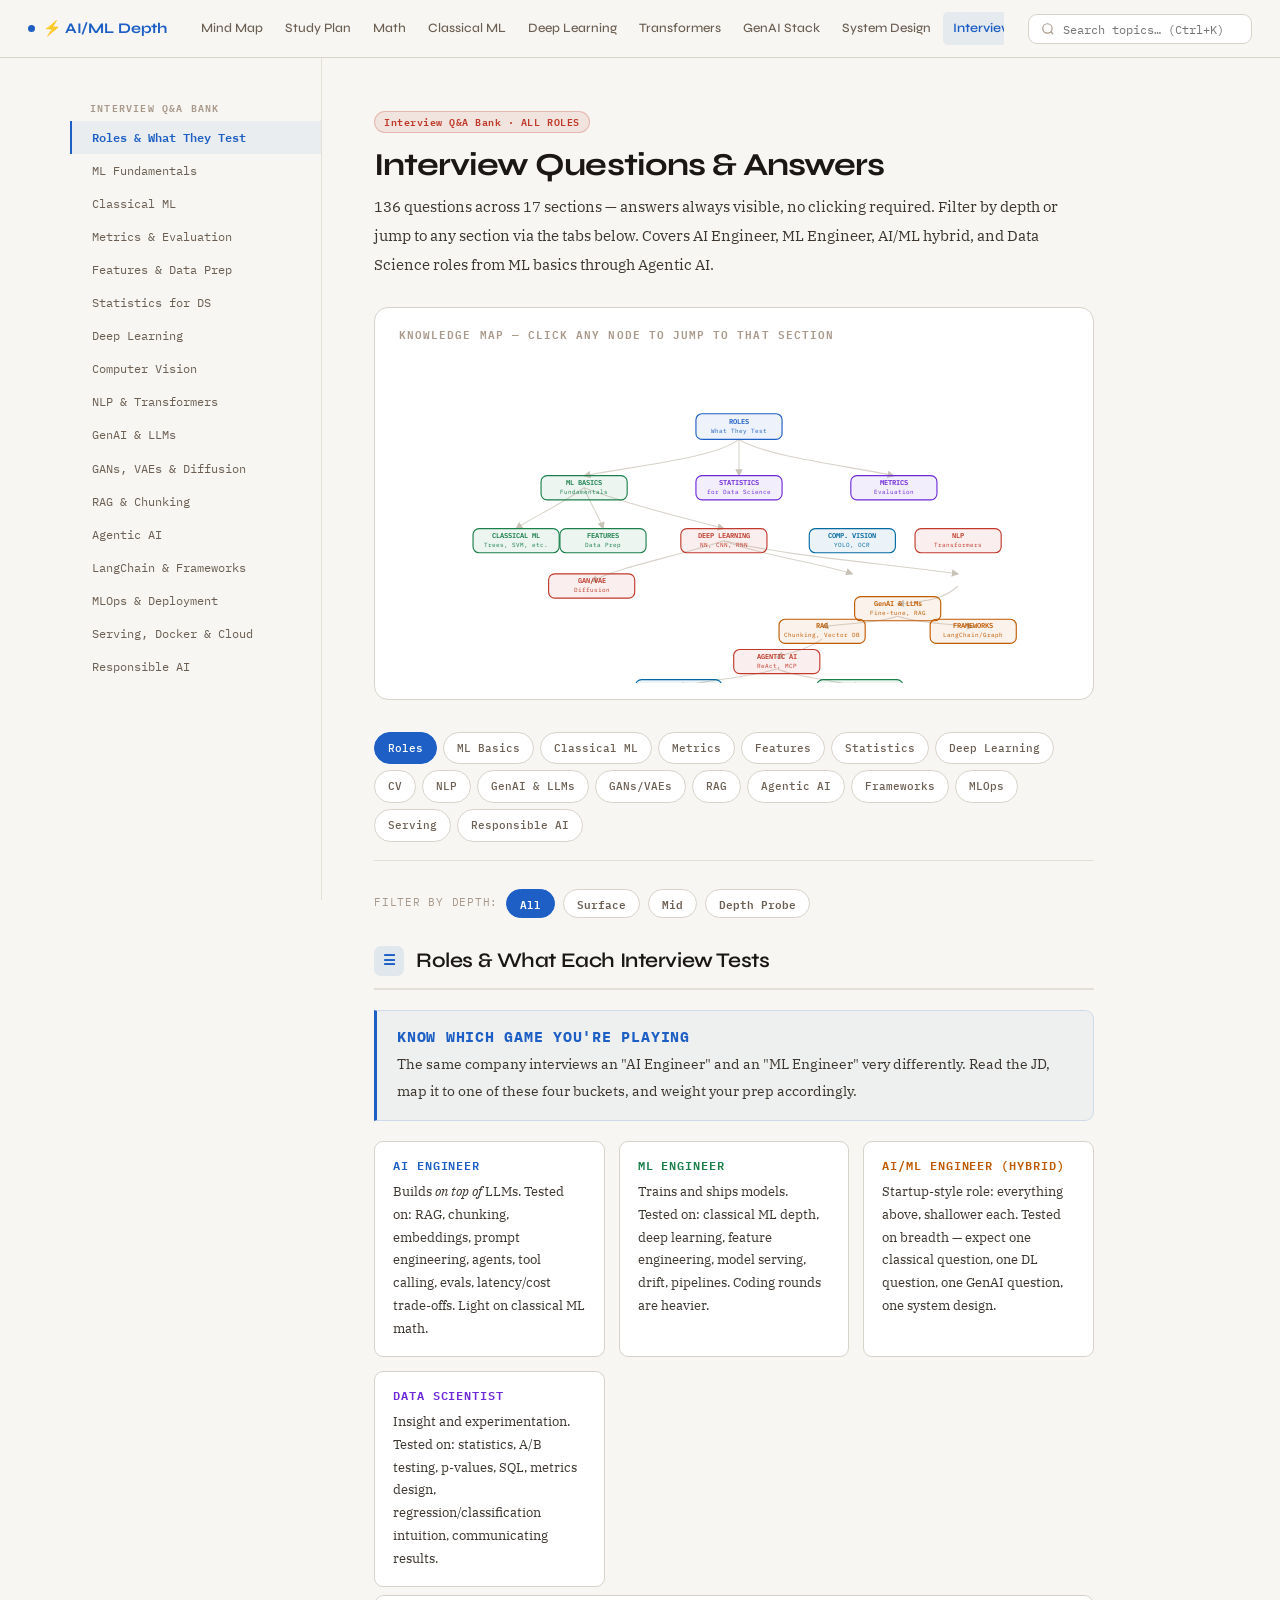
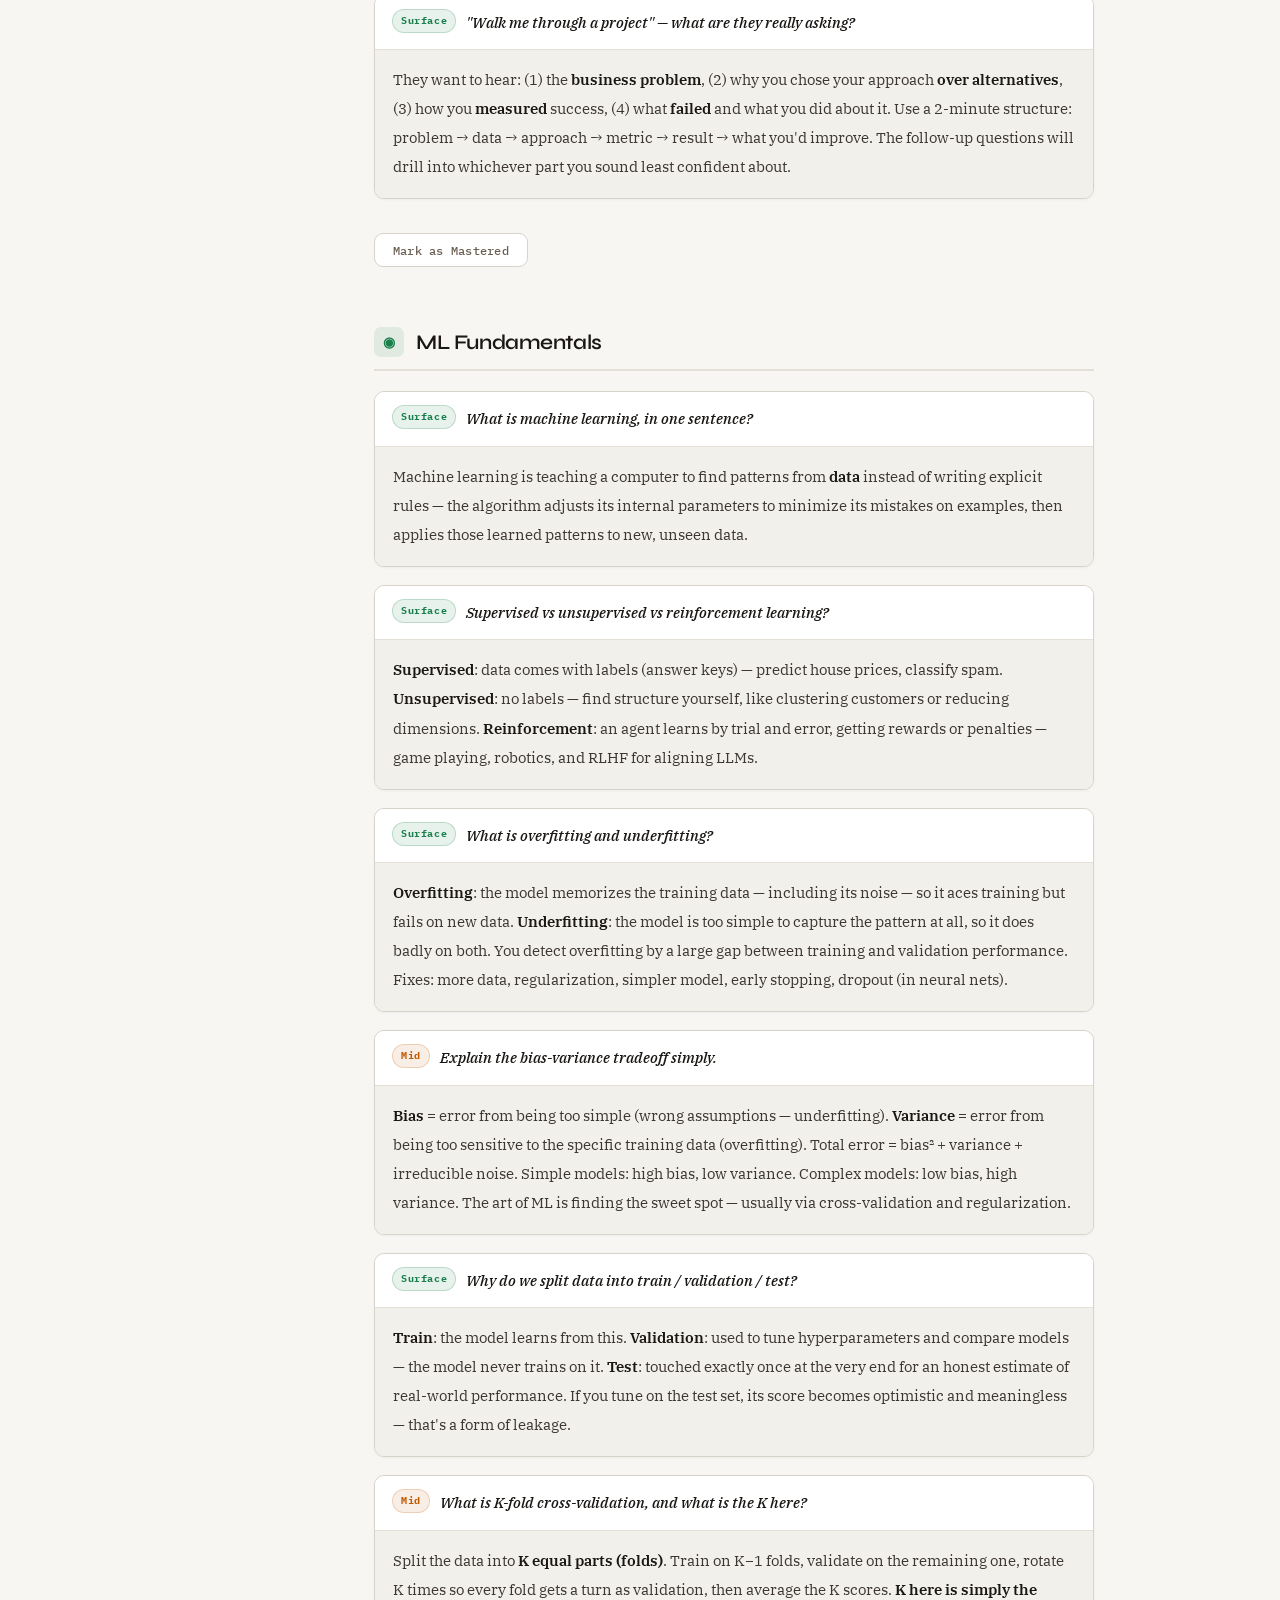
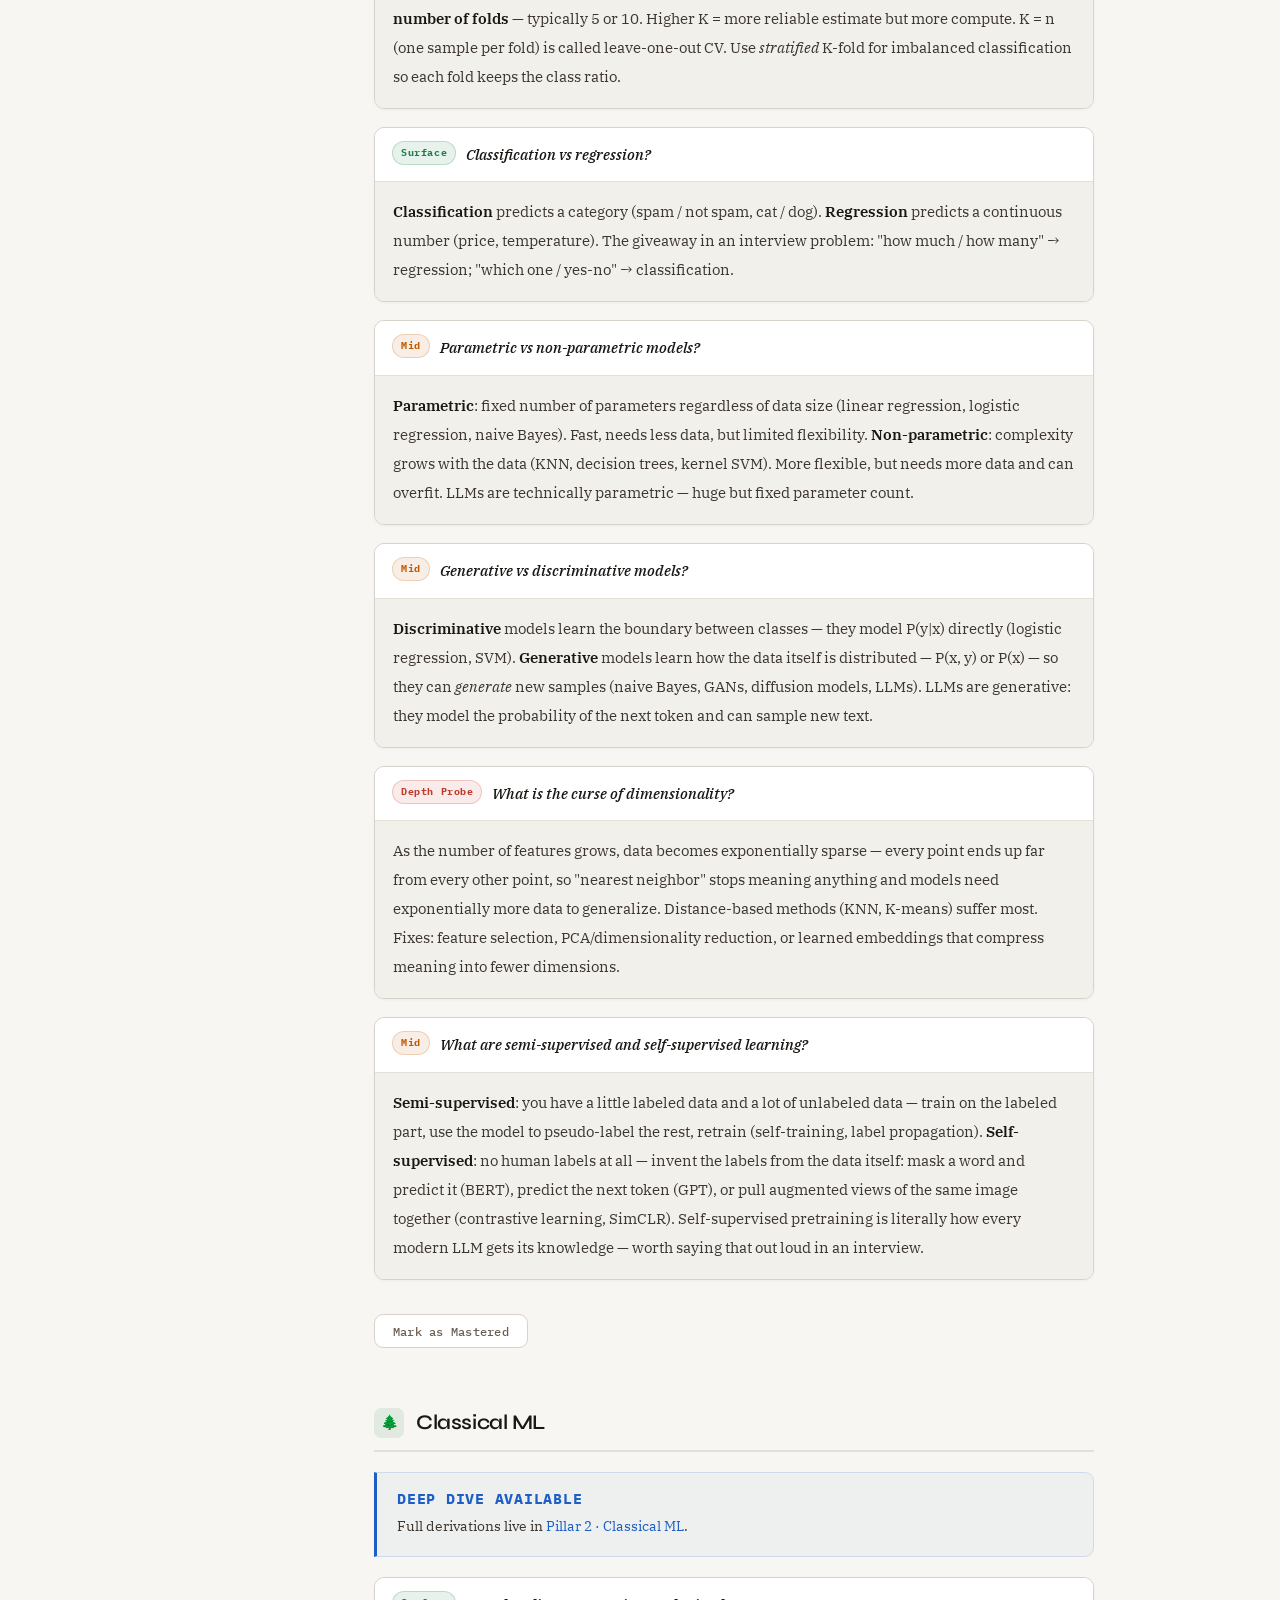
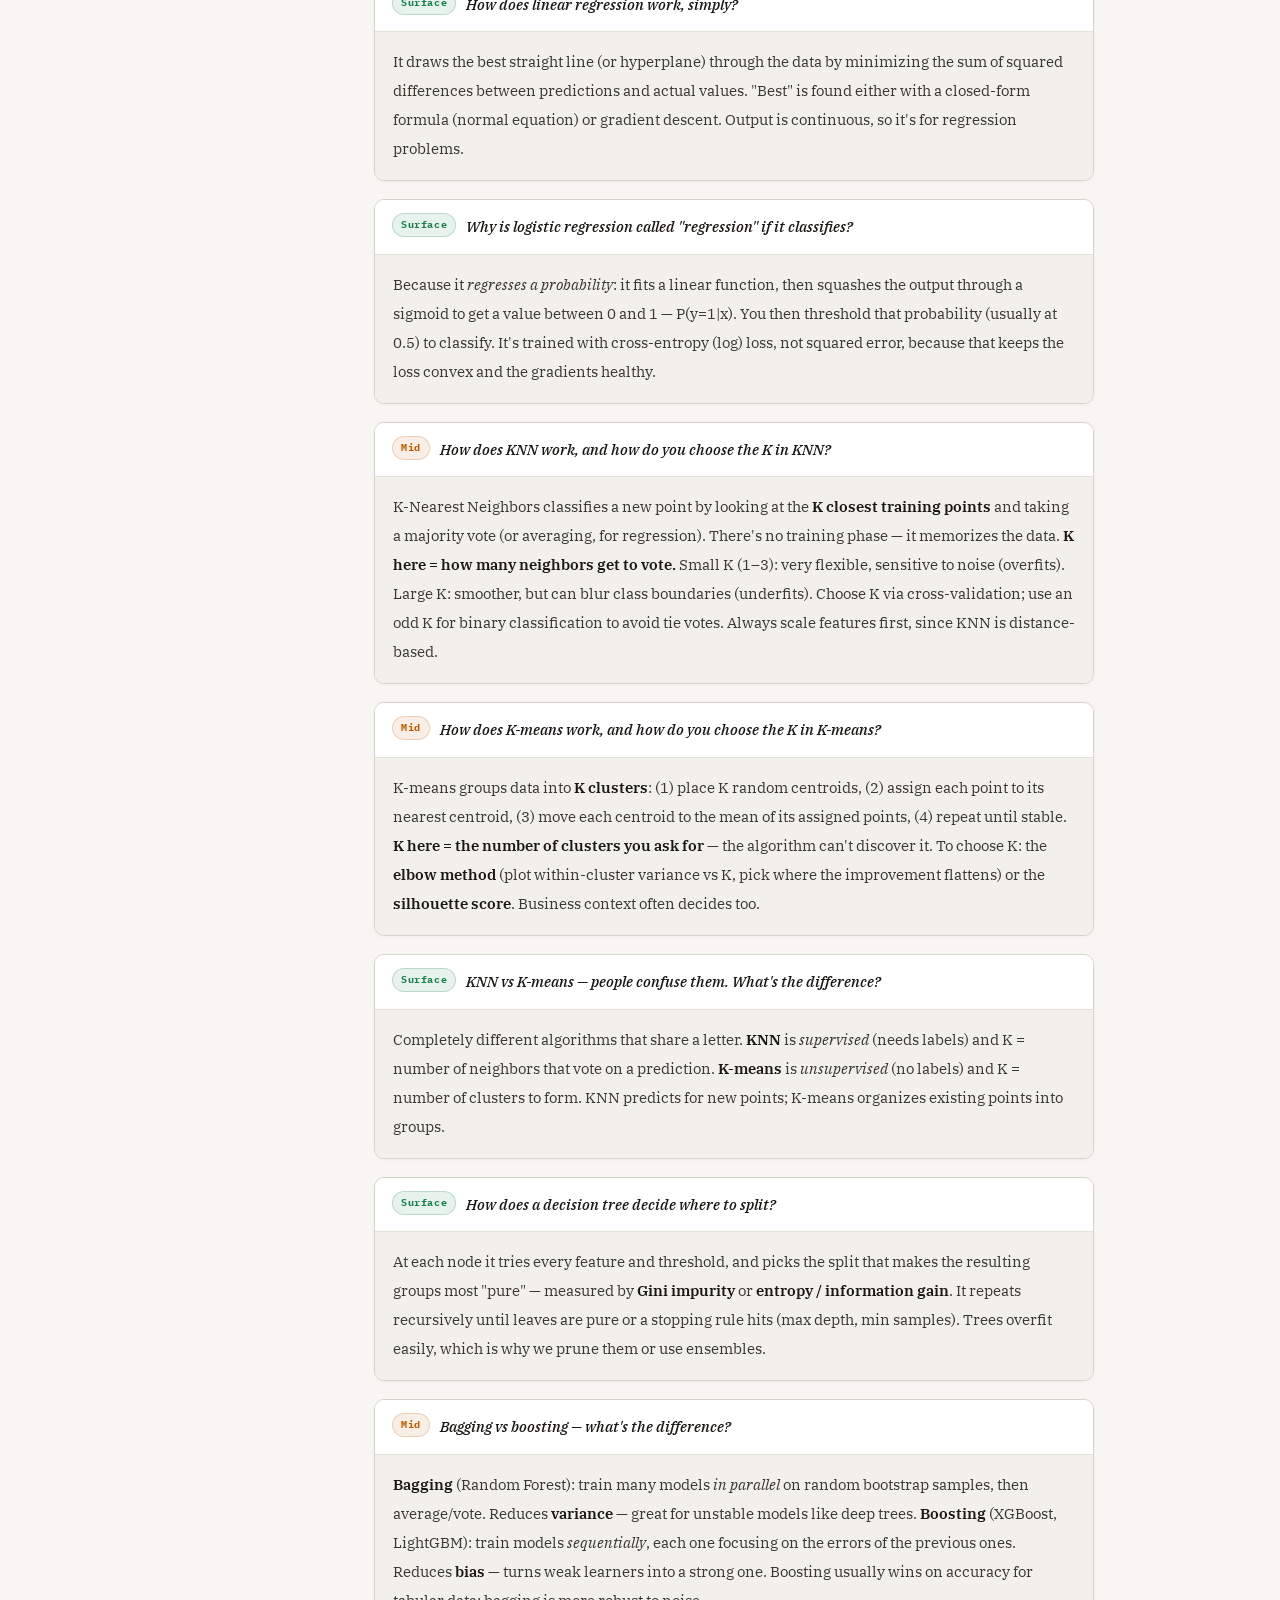
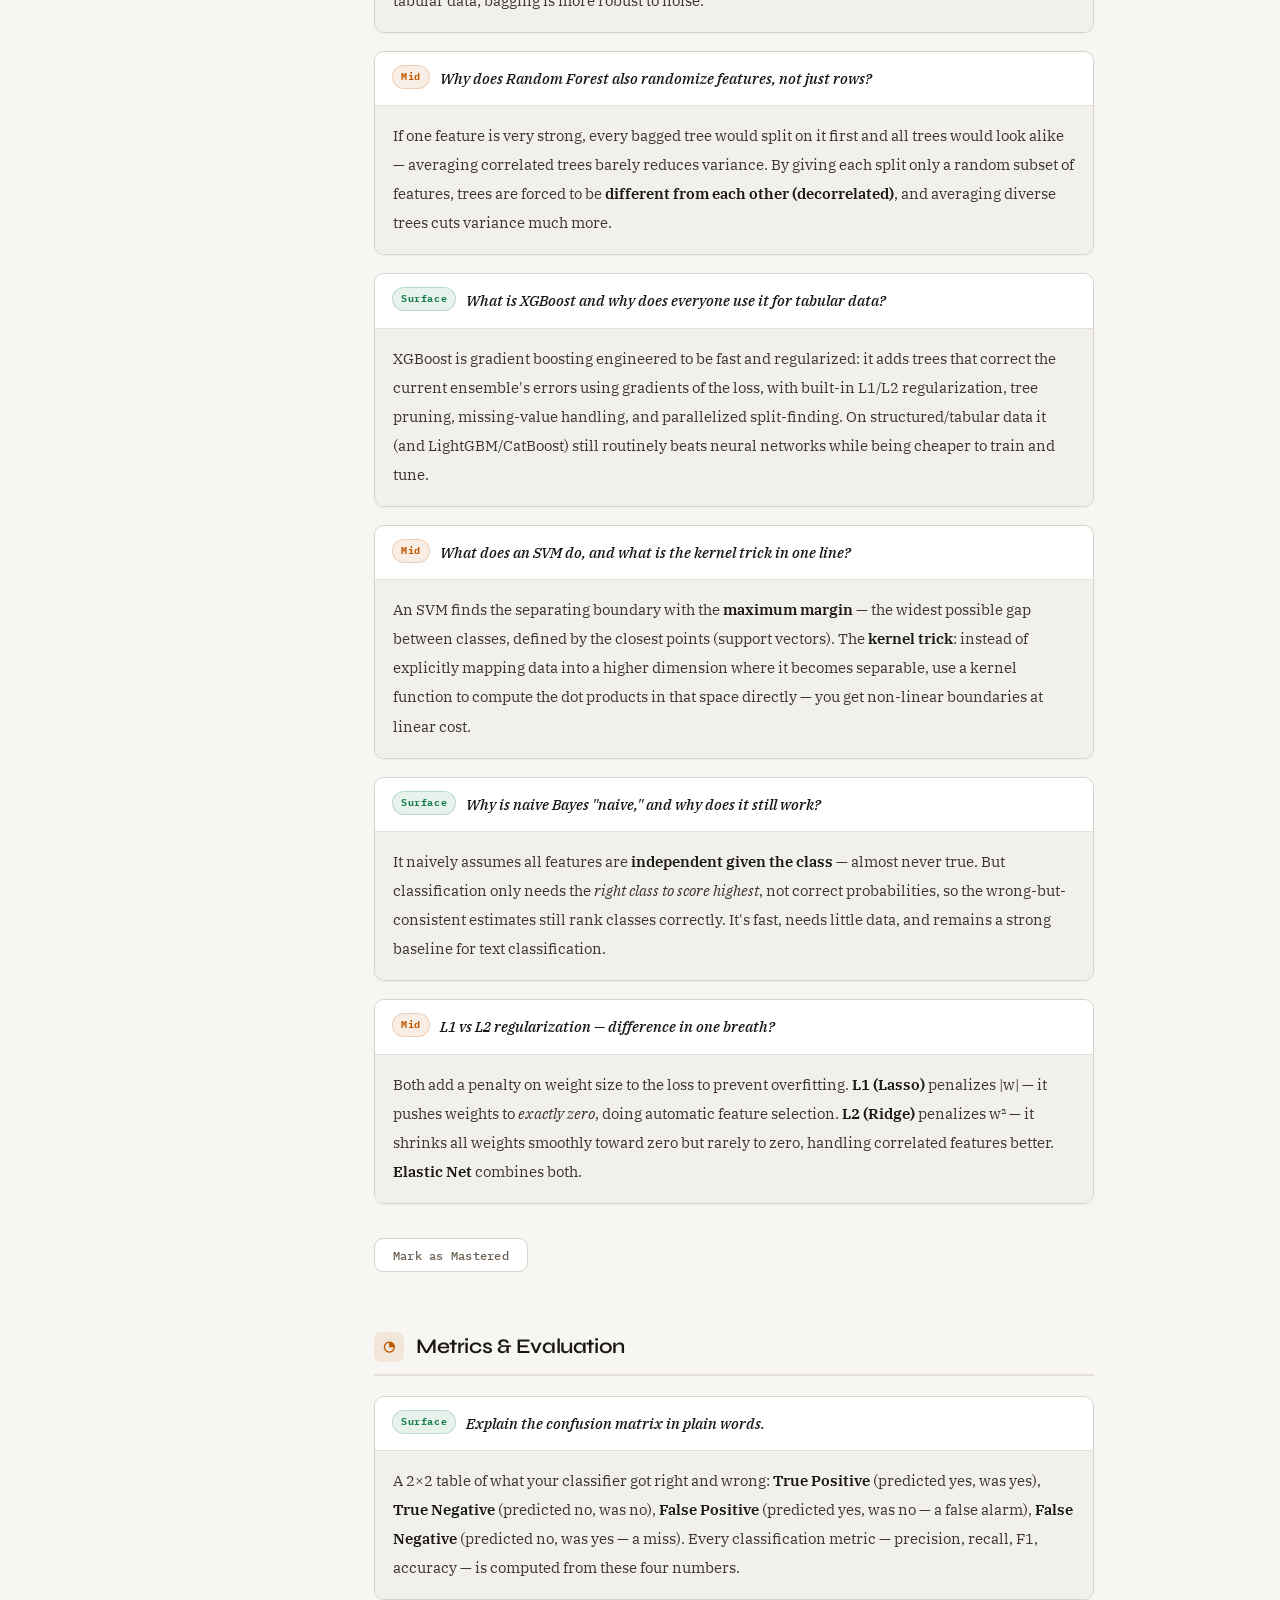
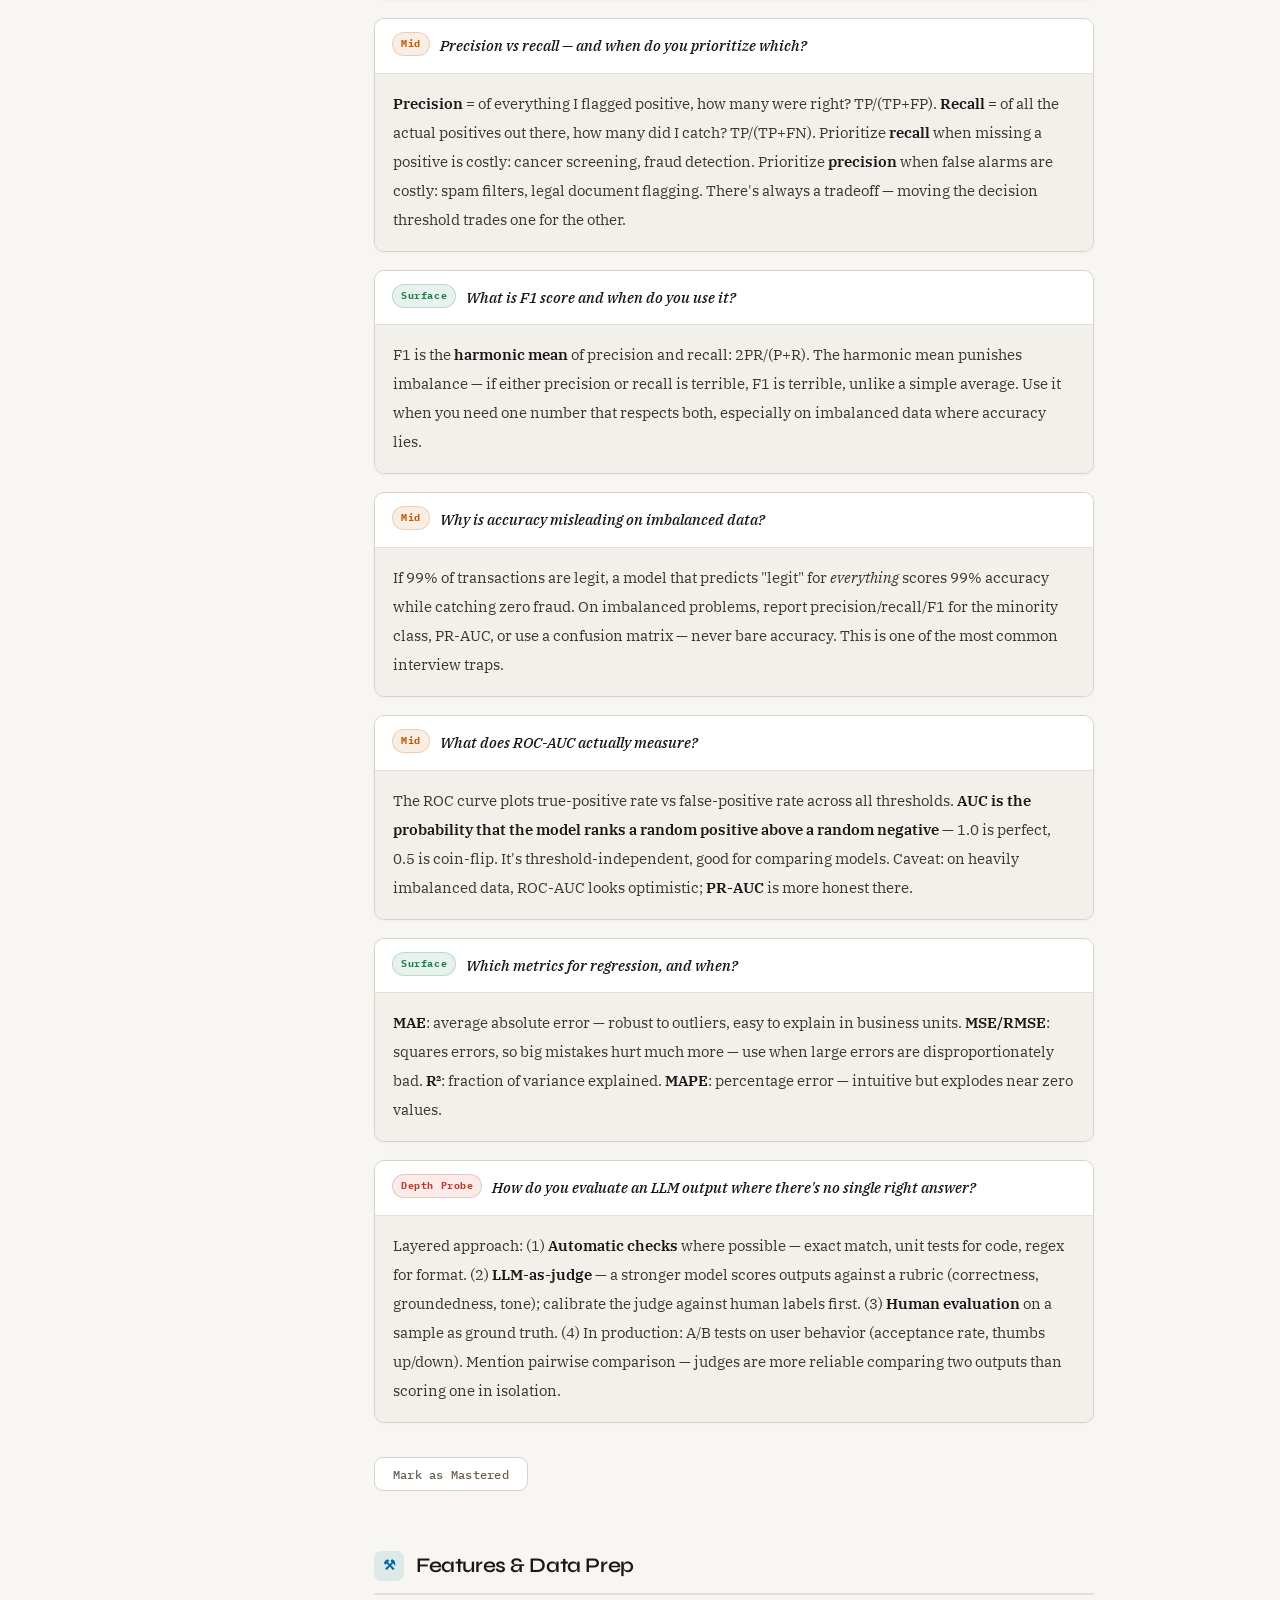
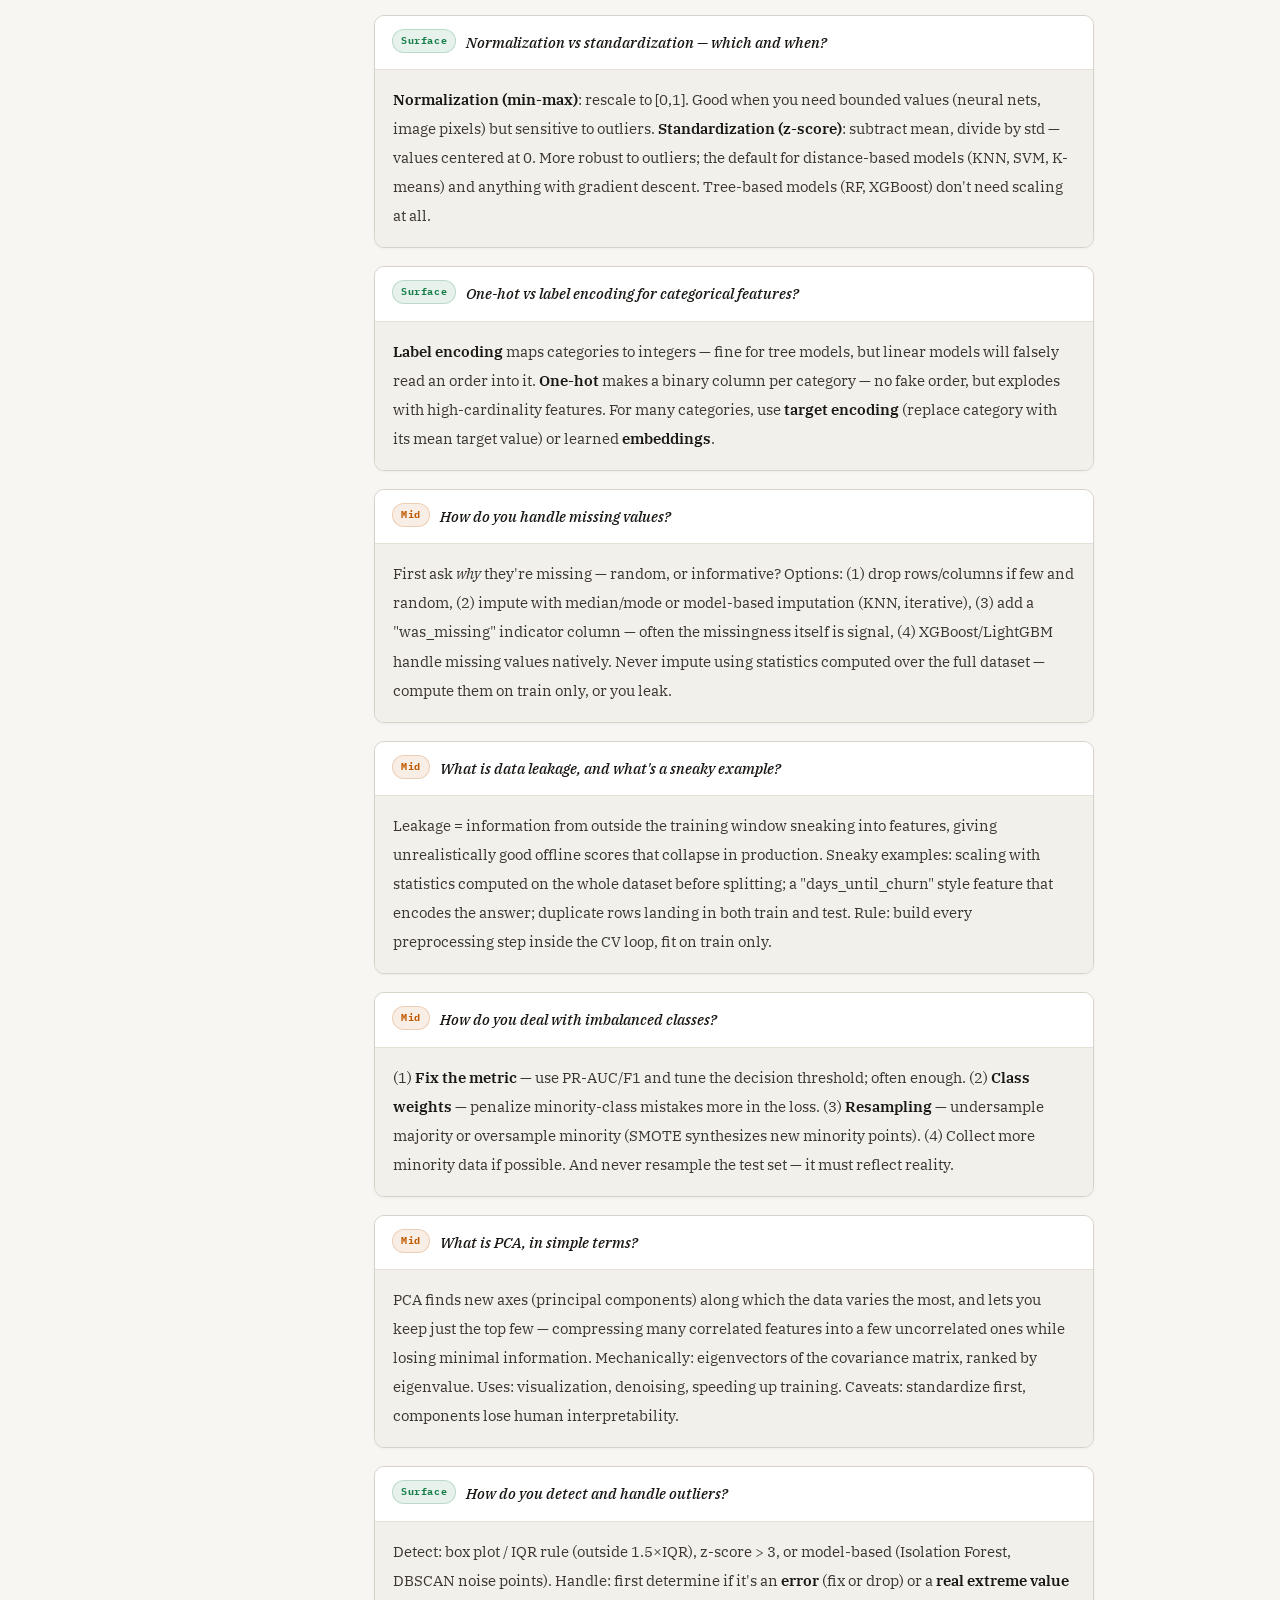
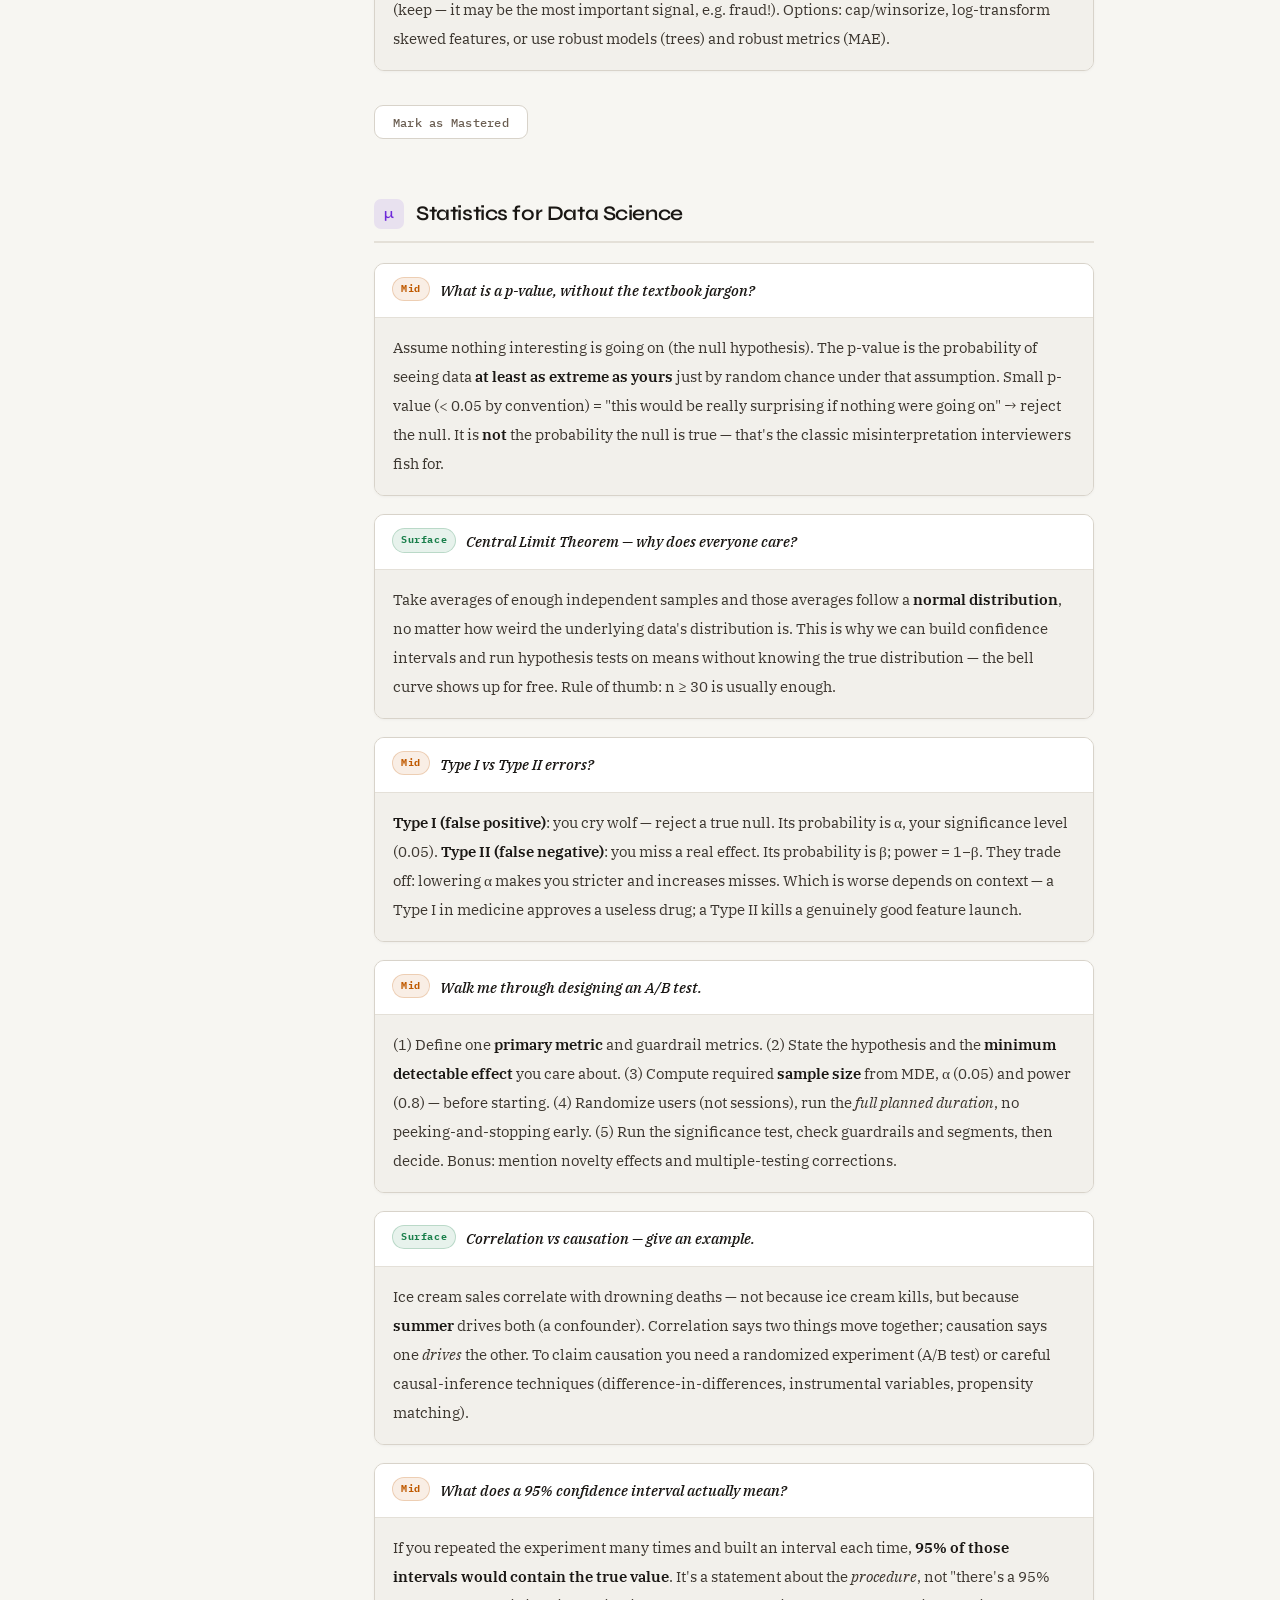
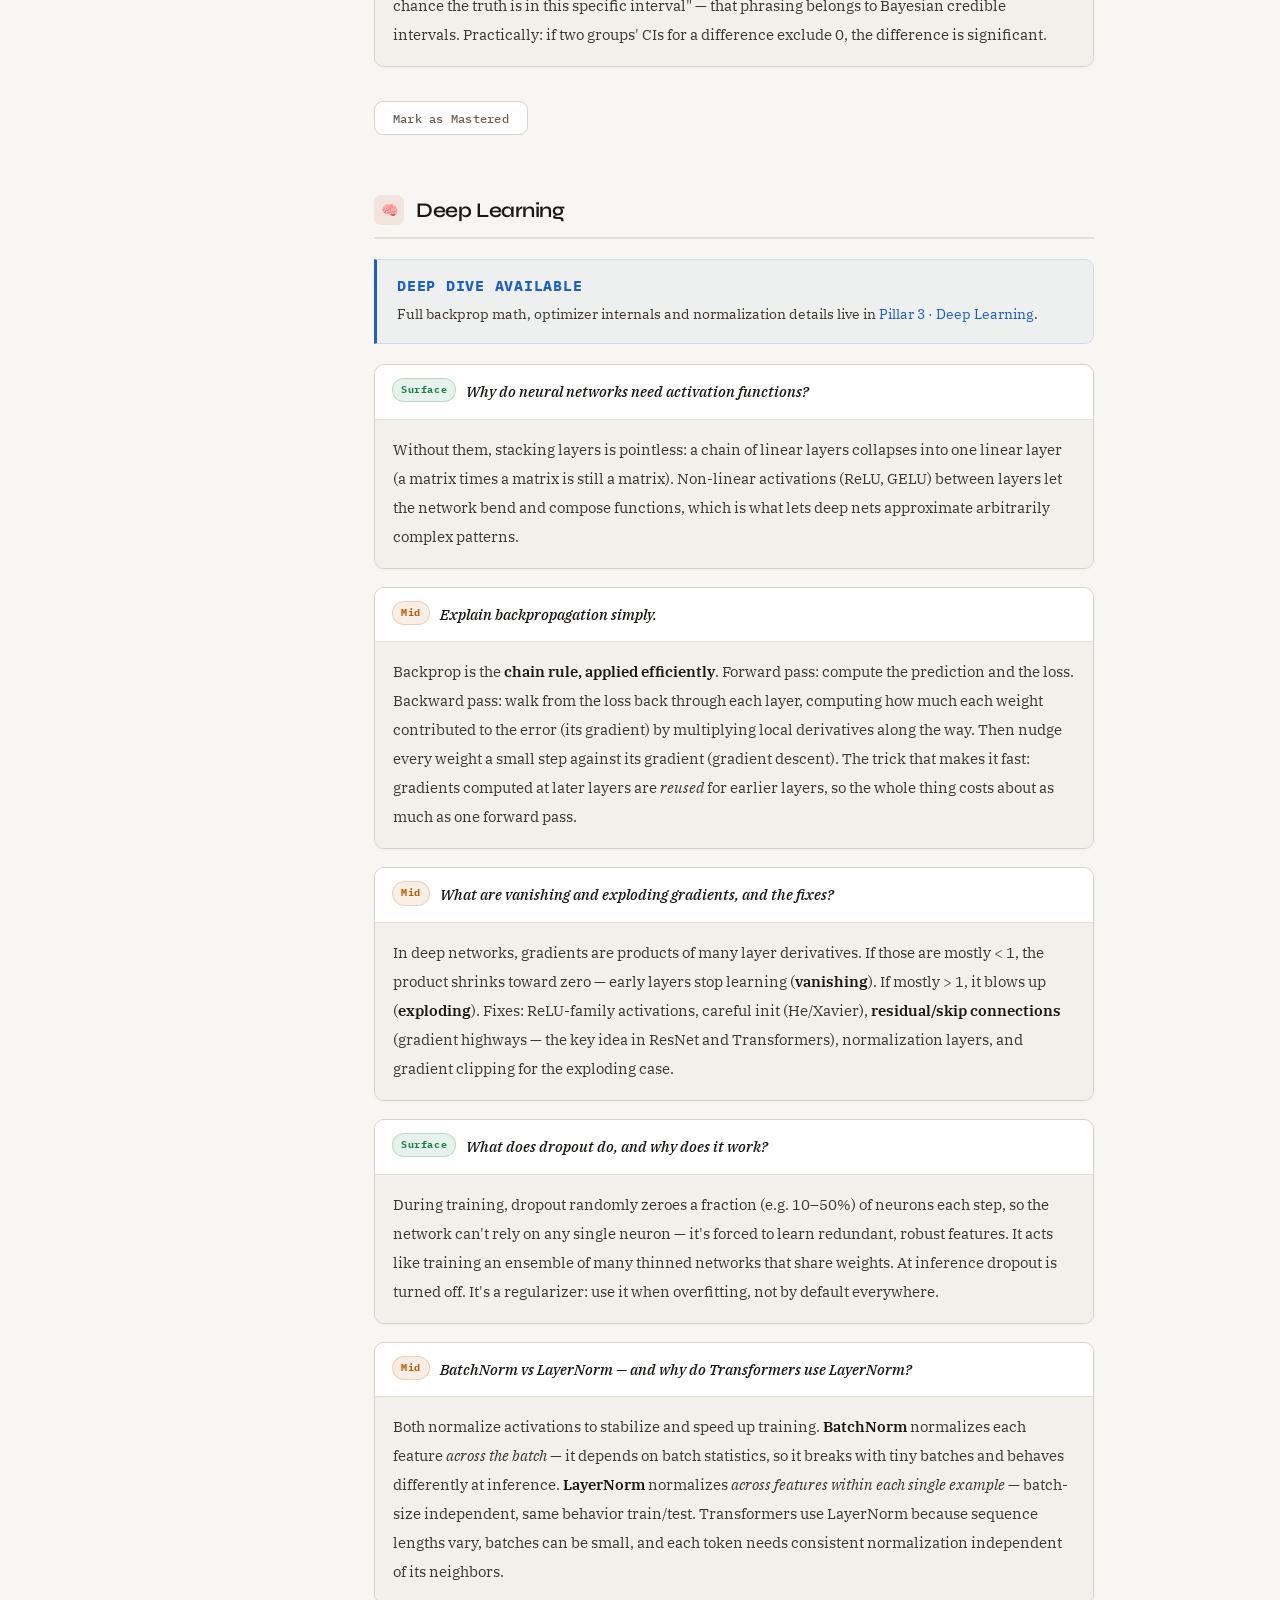
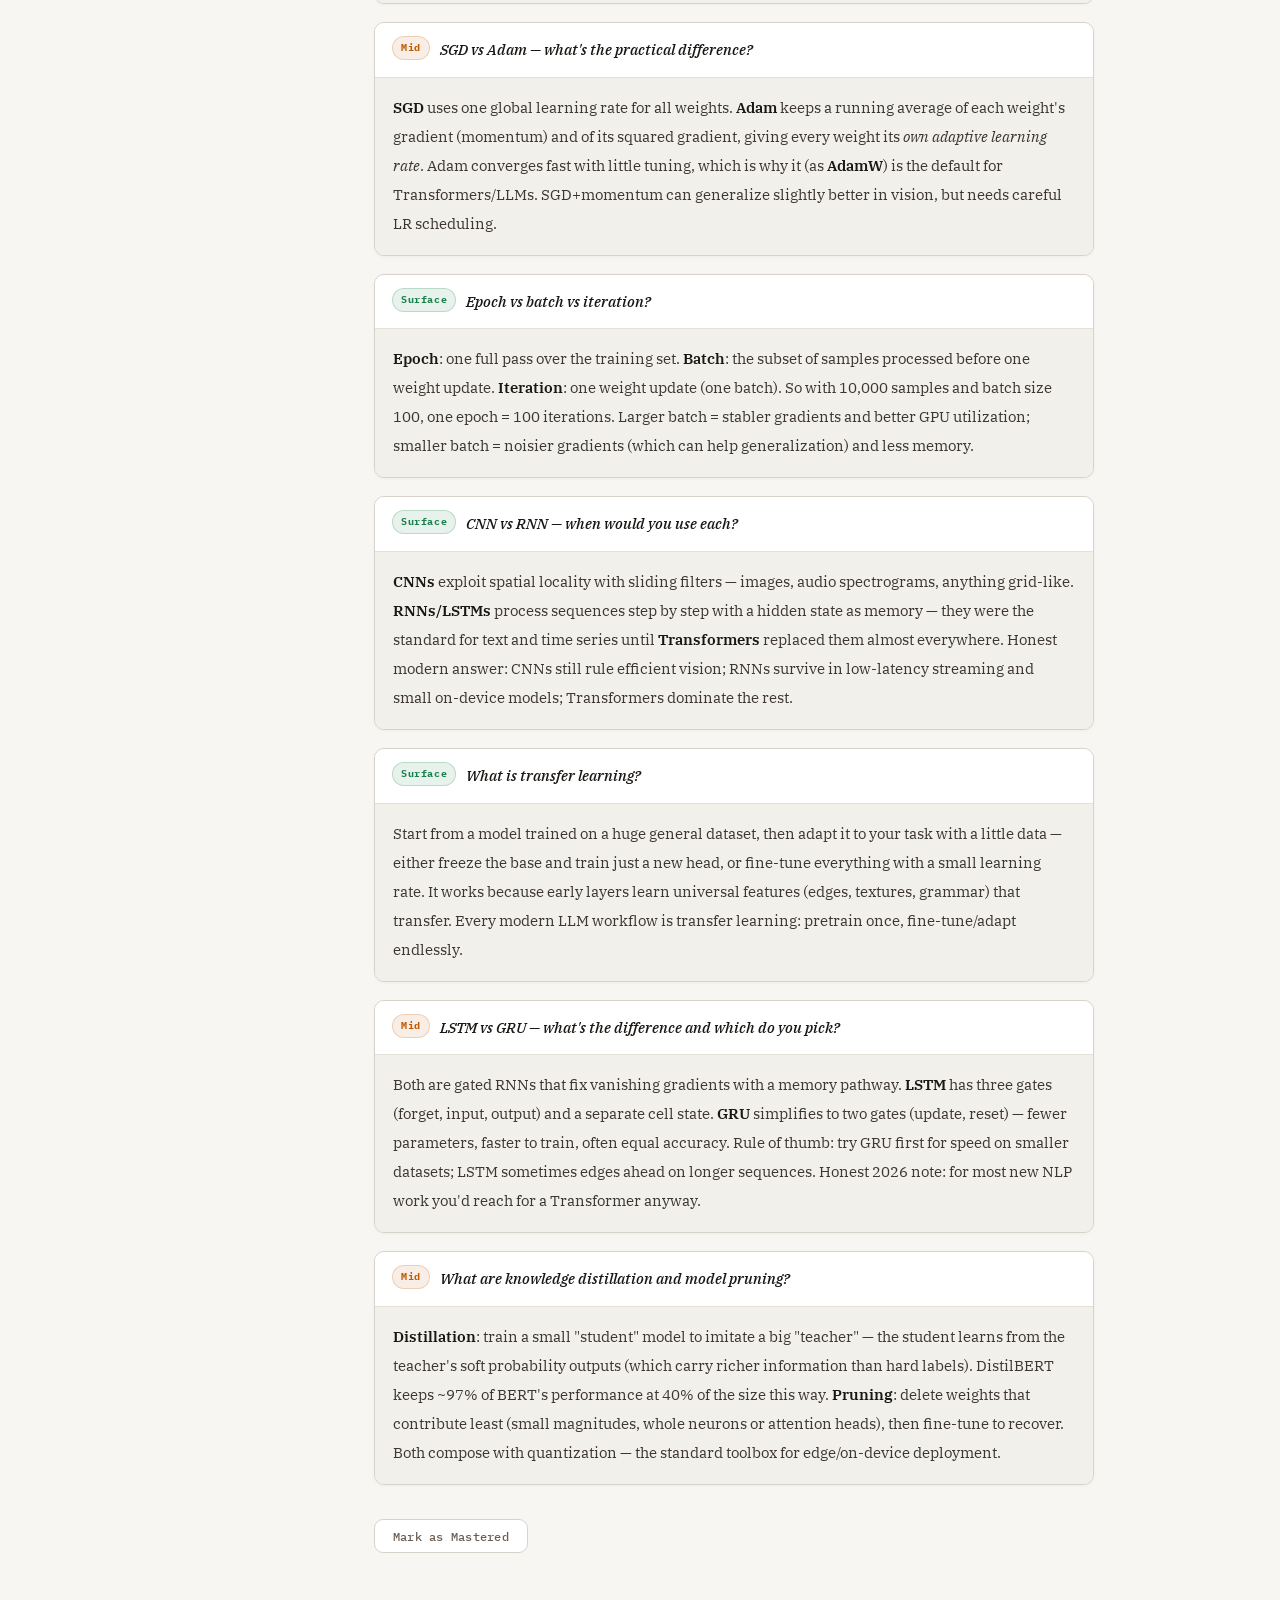
==== commit 0ce78ef7: "Redesign interview-qa.html: mind map + always-open Q&A cards - Interactive SVG knowledge map at top " ====
--- a/pages/interview-qa.html
+++ b/pages/interview-qa.html
@@ -8,6 +8,7 @@
   <link rel="preconnect" href="https://fonts.gstatic.com" crossorigin>
   <link rel="stylesheet" href="../css/style.css" />
   <style>
+    /* ── Role cards ── */
     .role-grid {
       display: grid; grid-template-columns: repeat(auto-fit, minmax(220px, 1fr));
       gap: 14px; margin: 18px 0 8px;
@@ -21,15 +22,90 @@
       font-size: 0.72rem; letter-spacing: 0.08em; text-transform: uppercase;
       margin-bottom: 8px;
     }
-    .role-card p {
-      font-family: 'IBM Plex Serif', serif;
-      font-size: 0.84rem; color: var(--text-body); line-height: 1.7;
-    }
-    .qa-code {
-      background: var(--surface2); border: 1px solid var(--border-soft);
-      border-radius: var(--radius-sm); padding: 12px 16px; margin: 10px 0;
-      font-family: 'IBM Plex Mono', monospace; font-size: 0.8rem;
-      color: var(--text-body); line-height: 1.8; overflow-x: auto; white-space: pre;
+    .role-card p { font-family: 'IBM Plex Serif', serif; font-size: 0.84rem; color: var(--text-body); line-height: 1.7; }
+
+    /* ── Mind map ── */
+    #mindmap-wrap {
+      background: var(--surface); border: 1px solid var(--border);
+      border-radius: 14px; padding: 20px 24px 16px; margin-bottom: 32px;
+    }
+    #mindmap-wrap h3 {
+      font-family: 'IBM Plex Mono', monospace; font-size: 0.66rem;
+      letter-spacing: 0.1em; text-transform: uppercase; color: var(--text-dim);
+      margin-bottom: 12px;
+    }
+    #mm-svg { width: 100%; min-width: 680px; height: 330px; display: block; }
+    .mm-node { cursor: pointer; }
+    .mm-node rect { transition: fill 0.15s, stroke-width 0.15s; }
+    .mm-node:hover rect { stroke-width: 2.5 !important; }
+    .mm-node text { pointer-events: none; font-family: 'IBM Plex Mono', monospace; }
+    .mm-edge { fill: none; stroke: var(--border); stroke-width: 1.4; marker-end: url(#arr); }
+
+    /* ── Section tabs ── */
+    #section-tabs {
+      display: flex; flex-wrap: wrap; gap: 6px;
+      margin-bottom: 28px; padding-bottom: 18px;
+      border-bottom: 1px solid var(--border-soft);
+      overflow-x: auto; scrollbar-width: none;
+    }
+    #section-tabs::-webkit-scrollbar { display: none; }
+    .s-tab {
+      font-family: 'IBM Plex Mono', monospace; font-size: 0.7rem; font-weight: 500;
+      padding: 5px 13px; border-radius: 99px;
+      border: 1px solid var(--border); background: var(--surface);
+      color: var(--text-muted); cursor: pointer; transition: all 0.13s;
+      text-decoration: none; white-space: nowrap;
+    }
+    .s-tab:hover { border-color: var(--accent); color: var(--accent); background: rgba(29,95,196,0.05); text-decoration: none; }
+    .s-tab.active { background: var(--accent); color: #fff; border-color: var(--accent); }
+
+    /* ── Depth filter ── */
+    #depth-filter {
+      display: flex; align-items: center; gap: 8px; flex-wrap: wrap; margin-bottom: 28px;
+    }
+    #depth-filter .fl { font-family: 'IBM Plex Mono', monospace; font-size: 0.67rem; color: var(--text-dim); letter-spacing: 0.07em; text-transform: uppercase; }
+    .f-btn {
+      font-family: 'IBM Plex Mono', monospace; font-size: 0.68rem; font-weight: 600;
+      padding: 4px 13px; border-radius: 99px; border: 1px solid var(--border);
+      background: var(--surface); color: var(--text-muted); cursor: pointer; transition: all 0.13s;
+    }
+    .f-btn:hover, .f-btn.on { background: var(--accent); color: #fff; border-color: var(--accent); }
+    .f-btn[data-d="surface"].on { background: var(--accent2); border-color: var(--accent2); }
+    .f-btn[data-d="mid"].on { background: var(--accent5); border-color: var(--accent5); }
+    .f-btn[data-d="probe"].on { background: var(--accent3); border-color: var(--accent3); }
+
+    /* ── Always-open Q&A cards ── */
+    .qa-block {
+      margin-bottom: 18px; border-radius: 10px; overflow: hidden;
+      border: 1px solid var(--border); box-shadow: 0 1px 3px rgba(0,0,0,0.04);
+      transition: box-shadow 0.15s; max-width: var(--content-max);
+    }
+    .qa-block:hover { box-shadow: 0 3px 14px rgba(0,0,0,0.08); }
+    .qa-question {
+      background: var(--surface); border: none !important;
+      border-bottom: 1px solid var(--border-soft) !important;
+      border-radius: 0 !important; padding: 13px 17px;
+      font-family: 'IBM Plex Serif', serif; font-size: 0.93rem;
+      font-weight: 500; font-style: italic; color: var(--text);
+      display: flex; align-items: flex-start; gap: 10px; cursor: default; user-select: text;
+    }
+    .qa-answer {
+      display: block !important; /* always visible — no toggle needed */
+      background: var(--bg-warm); border: none !important; border-radius: 0 !important;
+      padding: 15px 18px 17px;
+      font-family: 'IBM Plex Serif', serif; font-size: 0.925rem;
+      color: var(--text-body); line-height: 1.88;
+    }
+    .qa-answer p { color: var(--text-body); line-height: 1.88; margin-bottom: 8px; }
+    .qa-answer p:last-child { margin-bottom: 0; }
+    .qa-answer strong { color: var(--accent); font-weight: 600; }
+    .qa-block.hide-card { display: none; }
+
+    /* ── Inline code in answers ── */
+    .qa-answer code {
+      font-family: 'IBM Plex Mono', monospace; font-size: 0.82em;
+      background: rgba(29,95,196,0.07); border: 1px solid rgba(29,95,196,0.14);
+      color: var(--accent); padding: 1px 6px; border-radius: 4px;
     }
   </style>
 </head>
@@ -78,15 +154,195 @@
       </aside>
 
       <div class="topic-content">
-        <div style="margin-bottom:32px;">
+
+        <!-- ── Page header ── -->
+        <div style="margin-bottom:28px;">
           <span class="badge badge-critical" style="margin-bottom:12px;display:inline-flex;">Interview Q&amp;A Bank · ALL ROLES</span>
           <h1>Interview Questions &amp; Answers</h1>
-          <p style="margin-top:8px;">Rapid-fire questions with <strong>simple, plain-language answers</strong> — the kind you give in the first 30 seconds before the interviewer probes deeper. Covers AI Engineer, AI/ML Engineer, ML Engineer, and Data Science interviews, from ML-from-scratch to Generative AI and Agentic AI. For deep derivations, follow the pillar links in each section.</p>
-        </div>
-
-        <!-- ============================== -->
+          <p style="margin-top:8px;">136 questions across 17 sections — answers always visible, no clicking required. Filter by depth or jump to any section via the tabs below. Covers AI Engineer, ML Engineer, AI/ML hybrid, and Data Science roles from ML basics through Agentic AI.</p>
+        </div>
+
+        <!-- ── Mind map ── -->
+        <div id="mindmap-wrap">
+          <h3>Knowledge Map — click any node to jump to that section</h3>
+          <div style="overflow-x:auto;">
+          <svg id="mm-svg" viewBox="0 0 900 320" xmlns="http://www.w3.org/2000/svg">
+            <defs>
+              <marker id="arr" markerWidth="7" markerHeight="7" refX="6" refY="3.5" orient="auto">
+                <polygon points="0 0, 7 3.5, 0 7" fill="#c8c2b8"/>
+              </marker>
+            </defs>
+
+            <!-- Edges (drawn first, behind nodes) -->
+            <!-- Row1 Roles → Row2 -->
+            <path class="mm-edge" d="M450,56 C420,80 320,90 245,104"/>
+            <path class="mm-edge" d="M450,56 C450,75 450,85 450,104"/>
+            <path class="mm-edge" d="M450,56 C490,80 590,90 655,104"/>
+            <!-- ML Basics → Row3 -->
+            <path class="mm-edge" d="M245,120 C210,145 175,160 155,174"/>
+            <path class="mm-edge" d="M245,120 C255,145 265,158 270,174"/>
+            <path class="mm-edge" d="M245,120 C310,145 380,160 430,174"/>
+            <!-- Stats → nothing extra -->
+            <!-- Metrics → nothing downstream -->
+            <!-- Deep Learning → Row3 branches -->
+            <path class="mm-edge" d="M430,190 C480,210 560,220 600,234"/>
+            <path class="mm-edge" d="M430,190 C510,210 640,220 740,234"/>
+            <!-- DL → GenModels -->
+            <path class="mm-edge" d="M430,190 C370,210 290,225 255,244"/>
+            <!-- NLP → LLMs -->
+            <path class="mm-edge" d="M740,250 C720,268 700,270 660,274"/>
+            <!-- LLMs → RAG, Frameworks -->
+            <path class="mm-edge" d="M660,290 C630,300 580,300 560,304"/>
+            <path class="mm-edge" d="M660,290 C690,300 730,300 760,304"/>
+            <!-- RAG → Agentic -->
+            <path class="mm-edge" d="M560,320 C545,332 520,338 500,344"/>
+            <!-- Agentic → MLOps, Deploy -->
+            <path class="mm-edge" d="M500,360 C460,372 400,375 370,384"/>
+            <path class="mm-edge" d="M500,360 C530,372 580,375 610,384"/>
+            <!-- MLOps → Responsible -->
+            <path class="mm-edge" d="M370,400 C420,412 530,415 590,424"/>
+            <!-- Deploy → Responsible -->
+            <path class="mm-edge" d="M610,400 C620,412 620,415 610,424"/>
+
+            <!-- ── NODES ── -->
+            <!-- Row 1: Roles (y=40) -->
+            <g class="mm-node" onclick="document.getElementById('roles').scrollIntoView({behavior:'smooth'})">
+              <rect x="393" y="22" width="114" height="34" rx="8" fill="rgba(29,95,196,0.08)" stroke="#1d5fc4" stroke-width="1.5"/>
+              <text x="450" y="35" text-anchor="middle" font-size="9.5" fill="#1d5fc4" font-weight="600">ROLES</text>
+              <text x="450" y="48" text-anchor="middle" font-size="8.5" fill="#1d5fc4">What They Test</text>
+            </g>
+
+            <!-- Row 2: y=104 -->
+            <g class="mm-node" onclick="document.getElementById('mlbasics').scrollIntoView({behavior:'smooth'})">
+              <rect x="188" y="104" width="114" height="32" rx="8" fill="rgba(26,127,75,0.08)" stroke="#1a7f4b" stroke-width="1.5"/>
+              <text x="245" y="116" text-anchor="middle" font-size="9.5" fill="#1a7f4b" font-weight="600">ML BASICS</text>
+              <text x="245" y="128" text-anchor="middle" font-size="8" fill="#1a7f4b">Fundamentals</text>
+            </g>
+            <g class="mm-node" onclick="document.getElementById('stats').scrollIntoView({behavior:'smooth'})">
+              <rect x="393" y="104" width="114" height="32" rx="8" fill="rgba(109,40,217,0.08)" stroke="#6d28d9" stroke-width="1.5"/>
+              <text x="450" y="116" text-anchor="middle" font-size="9.5" fill="#6d28d9" font-weight="600">STATISTICS</text>
+              <text x="450" y="128" text-anchor="middle" font-size="8" fill="#6d28d9">for Data Science</text>
+            </g>
+            <g class="mm-node" onclick="document.getElementById('metrics').scrollIntoView({behavior:'smooth'})">
+              <rect x="598" y="104" width="114" height="32" rx="8" fill="rgba(109,40,217,0.08)" stroke="#6d28d9" stroke-width="1.5"/>
+              <text x="655" y="116" text-anchor="middle" font-size="9.5" fill="#6d28d9" font-weight="600">METRICS</text>
+              <text x="655" y="128" text-anchor="middle" font-size="8" fill="#6d28d9">Evaluation</text>
+            </g>
+
+            <!-- Row 3: y=174 -->
+            <g class="mm-node" onclick="document.getElementById('classical').scrollIntoView({behavior:'smooth'})">
+              <rect x="98" y="174" width="114" height="32" rx="8" fill="rgba(26,127,75,0.08)" stroke="#1a7f4b" stroke-width="1.5"/>
+              <text x="155" y="186" text-anchor="middle" font-size="9.5" fill="#1a7f4b" font-weight="600">CLASSICAL ML</text>
+              <text x="155" y="198" text-anchor="middle" font-size="8" fill="#1a7f4b">Trees, SVM, etc.</text>
+            </g>
+            <g class="mm-node" onclick="document.getElementById('features').scrollIntoView({behavior:'smooth'})">
+              <rect x="213" y="174" width="114" height="32" rx="8" fill="rgba(26,127,75,0.08)" stroke="#1a7f4b" stroke-width="1.5"/>
+              <text x="270" y="186" text-anchor="middle" font-size="9.5" fill="#1a7f4b" font-weight="600">FEATURES</text>
+              <text x="270" y="198" text-anchor="middle" font-size="8" fill="#1a7f4b">Data Prep</text>
+            </g>
+            <g class="mm-node" onclick="document.getElementById('dl').scrollIntoView({behavior:'smooth'})">
+              <rect x="373" y="174" width="114" height="32" rx="8" fill="rgba(192,57,43,0.08)" stroke="#c0392b" stroke-width="1.5"/>
+              <text x="430" y="186" text-anchor="middle" font-size="9.5" fill="#c0392b" font-weight="600">DEEP LEARNING</text>
+              <text x="430" y="198" text-anchor="middle" font-size="8" fill="#c0392b">NN, CNN, RNN</text>
+            </g>
+            <g class="mm-node" onclick="document.getElementById('cv').scrollIntoView({behavior:'smooth'})">
+              <rect x="543" y="174" width="114" height="32" rx="8" fill="rgba(3,105,161,0.08)" stroke="#0369a1" stroke-width="1.5"/>
+              <text x="600" y="186" text-anchor="middle" font-size="9.5" fill="#0369a1" font-weight="600">COMP. VISION</text>
+              <text x="600" y="198" text-anchor="middle" font-size="8" fill="#0369a1">YOLO, OCR</text>
+            </g>
+            <g class="mm-node" onclick="document.getElementById('nlp').scrollIntoView({behavior:'smooth'})">
+              <rect x="683" y="174" width="114" height="32" rx="8" fill="rgba(192,57,43,0.08)" stroke="#c0392b" stroke-width="1.5"/>
+              <text x="740" y="186" text-anchor="middle" font-size="9.5" fill="#c0392b" font-weight="600">NLP</text>
+              <text x="740" y="198" text-anchor="middle" font-size="8" fill="#c0392b">Transformers</text>
+            </g>
+
+            <!-- Row 4: y=244 -->
+            <g class="mm-node" onclick="document.getElementById('genmodels').scrollIntoView({behavior:'smooth'})">
+              <rect x="198" y="234" width="114" height="32" rx="8" fill="rgba(192,57,43,0.08)" stroke="#c0392b" stroke-width="1.5"/>
+              <text x="255" y="246" text-anchor="middle" font-size="9.5" fill="#c0392b" font-weight="600">GAN/VAE</text>
+              <text x="255" y="258" text-anchor="middle" font-size="8" fill="#c0392b">Diffusion</text>
+            </g>
+            <g class="mm-node" onclick="document.getElementById('llm').scrollIntoView({behavior:'smooth'})">
+              <rect x="603" y="264" width="114" height="32" rx="8" fill="rgba(192,90,0,0.08)" stroke="#c05a00" stroke-width="1.5"/>
+              <text x="660" y="276" text-anchor="middle" font-size="9.5" fill="#c05a00" font-weight="600">GenAI &amp; LLMs</text>
+              <text x="660" y="288" text-anchor="middle" font-size="8" fill="#c05a00">Fine-tune, RAG</text>
+            </g>
+
+            <!-- Row 5: y=304 -->
+            <g class="mm-node" onclick="document.getElementById('rag').scrollIntoView({behavior:'smooth'})">
+              <rect x="503" y="294" width="114" height="32" rx="8" fill="rgba(192,90,0,0.08)" stroke="#c05a00" stroke-width="1.5"/>
+              <text x="560" y="306" text-anchor="middle" font-size="9.5" fill="#c05a00" font-weight="600">RAG</text>
+              <text x="560" y="318" text-anchor="middle" font-size="8" fill="#c05a00">Chunking, Vector DB</text>
+            </g>
+            <g class="mm-node" onclick="document.getElementById('frameworks').scrollIntoView({behavior:'smooth'})">
+              <rect x="703" y="294" width="114" height="32" rx="8" fill="rgba(192,90,0,0.08)" stroke="#c05a00" stroke-width="1.5"/>
+              <text x="760" y="306" text-anchor="middle" font-size="9.5" fill="#c05a00" font-weight="600">FRAMEWORKS</text>
+              <text x="760" y="318" text-anchor="middle" font-size="8" fill="#c05a00">LangChain/Graph</text>
+            </g>
+
+            <!-- Row 6 -->
+            <g class="mm-node" onclick="document.getElementById('agentic').scrollIntoView({behavior:'smooth'})">
+              <rect x="443" y="334" width="114" height="32" rx="8" fill="rgba(192,57,43,0.08)" stroke="#c0392b" stroke-width="1.5"/>
+              <text x="500" y="346" text-anchor="middle" font-size="9.5" fill="#c0392b" font-weight="600">AGENTIC AI</text>
+              <text x="500" y="358" text-anchor="middle" font-size="8" fill="#c0392b">ReAct, MCP</text>
+            </g>
+
+            <!-- Row 7 -->
+            <g class="mm-node" onclick="document.getElementById('mlops').scrollIntoView({behavior:'smooth'})">
+              <rect x="313" y="374" width="114" height="32" rx="8" fill="rgba(3,105,161,0.08)" stroke="#0369a1" stroke-width="1.5"/>
+              <text x="370" y="386" text-anchor="middle" font-size="9.5" fill="#0369a1" font-weight="600">MLOps</text>
+              <text x="370" y="398" text-anchor="middle" font-size="8" fill="#0369a1">CI/CD, Drift</text>
+            </g>
+            <g class="mm-node" onclick="document.getElementById('deploy').scrollIntoView({behavior:'smooth'})">
+              <rect x="553" y="374" width="114" height="32" rx="8" fill="rgba(26,127,75,0.08)" stroke="#1a7f4b" stroke-width="1.5"/>
+              <text x="610" y="386" text-anchor="middle" font-size="9.5" fill="#1a7f4b" font-weight="600">SERVING</text>
+              <text x="610" y="398" text-anchor="middle" font-size="8" fill="#1a7f4b">Docker, K8s, vLLM</text>
+            </g>
+
+            <!-- Row 8 -->
+            <g class="mm-node" onclick="document.getElementById('responsible').scrollIntoView({behavior:'smooth'})">
+              <rect x="433" y="414" width="134" height="32" rx="8" fill="rgba(192,57,43,0.08)" stroke="#c0392b" stroke-width="1.5"/>
+              <text x="500" y="426" text-anchor="middle" font-size="9.5" fill="#c0392b" font-weight="600">RESPONSIBLE AI</text>
+              <text x="500" y="438" text-anchor="middle" font-size="8" fill="#c0392b">Bias, PII, Guardrails</text>
+            </g>
+
+          </svg>
+          </div>
+        </div>
+
+        <!-- ── Section tabs ── -->
+        <div id="section-tabs">
+          <a class="s-tab" href="#roles" data-sec="roles">Roles</a>
+          <a class="s-tab" href="#mlbasics" data-sec="mlbasics">ML Basics</a>
+          <a class="s-tab" href="#classical" data-sec="classical">Classical ML</a>
+          <a class="s-tab" href="#metrics" data-sec="metrics">Metrics</a>
+          <a class="s-tab" href="#features" data-sec="features">Features</a>
+          <a class="s-tab" href="#stats" data-sec="stats">Statistics</a>
+          <a class="s-tab" href="#dl" data-sec="dl">Deep Learning</a>
+          <a class="s-tab" href="#cv" data-sec="cv">CV</a>
+          <a class="s-tab" href="#nlp" data-sec="nlp">NLP</a>
+          <a class="s-tab" href="#llm" data-sec="llm">GenAI &amp; LLMs</a>
+          <a class="s-tab" href="#genmodels" data-sec="genmodels">GANs/VAEs</a>
+          <a class="s-tab" href="#rag" data-sec="rag">RAG</a>
+          <a class="s-tab" href="#agentic" data-sec="agentic">Agentic AI</a>
+          <a class="s-tab" href="#frameworks" data-sec="frameworks">Frameworks</a>
+          <a class="s-tab" href="#mlops" data-sec="mlops">MLOps</a>
+          <a class="s-tab" href="#deploy" data-sec="deploy">Serving</a>
+          <a class="s-tab" href="#responsible" data-sec="responsible">Responsible AI</a>
+        </div>
+
+        <!-- ── Depth filter ── -->
+        <div id="depth-filter">
+          <span class="fl">Filter by depth:</span>
+          <button class="f-btn on" data-d="all">All</button>
+          <button class="f-btn" data-d="surface">Surface</button>
+          <button class="f-btn" data-d="mid">Mid</button>
+          <button class="f-btn" data-d="probe">Depth Probe</button>
+        </div>
+
+        <!-- ══════════════════════════════════════════ -->
         <!-- ROLES -->
-        <!-- ============================== -->
+        <!-- ══════════════════════════════════════════ -->
         <div class="depth-section" id="roles">
           <h2><div class="depth-icon" style="background:rgba(29,95,196,0.1);color:var(--c1)">☰</div>Roles &amp; What Each Interview Tests</h2>
           <div class="concept-box">
@@ -94,249 +350,237 @@
             <p style="font-size:0.875rem;">The same company interviews an "AI Engineer" and an "ML Engineer" very differently. Read the JD, map it to one of these four buckets, and weight your prep accordingly.</p>
           </div>
           <div class="role-grid">
-            <div class="role-card">
-              <h4 style="color:var(--c1)">AI Engineer</h4>
-              <p>Builds <em>on top of</em> LLMs. Tested on: RAG, chunking, embeddings, prompt engineering, agents, tool calling, evals, latency/cost trade-offs. Light on classical ML math.</p>
-            </div>
-            <div class="role-card">
-              <h4 style="color:var(--c2)">ML Engineer</h4>
-              <p>Trains and ships models. Tested on: classical ML depth, deep learning, feature engineering, model serving, drift, pipelines. Coding rounds are heavier.</p>
-            </div>
-            <div class="role-card">
-              <h4 style="color:var(--c5)">AI/ML Engineer (hybrid)</h4>
-              <p>Startup-style role: everything above, shallower each. Tested on breadth — expect one classical question, one DL question, one GenAI question, one system design.</p>
-            </div>
-            <div class="role-card">
-              <h4 style="color:var(--c4)">Data Scientist</h4>
-              <p>Insight and experimentation. Tested on: statistics, A/B testing, p-values, SQL, metrics design, regression/classification intuition, communicating results.</p>
-            </div>
-          </div>
-          <div class="qa-block">
-            <div class="qa-question"><span class="q-depth depth-surface">Surface</span> "Walk me through a project" — what are they really asking? <span class="qa-toggle" style="margin-left:auto;color:var(--text-dim)">▼</span></div>
-            <div class="qa-answer"><p>They want to hear: (1) the <strong>business problem</strong>, (2) why you chose your approach <strong>over alternatives</strong>, (3) how you <strong>measured</strong> success, (4) what <strong>failed</strong> and what you did about it. Use a 2-minute structure: problem → data → approach → metric → result → what you'd improve. The follow-up questions will drill into whichever part you sound least confident about.</p></div>
+            <div class="role-card"><h4 style="color:var(--c1)">AI Engineer</h4><p>Builds <em>on top of</em> LLMs. Tested on: RAG, chunking, embeddings, prompt engineering, agents, tool calling, evals, latency/cost trade-offs. Light on classical ML math.</p></div>
+            <div class="role-card"><h4 style="color:var(--c2)">ML Engineer</h4><p>Trains and ships models. Tested on: classical ML depth, deep learning, feature engineering, model serving, drift, pipelines. Coding rounds are heavier.</p></div>
+            <div class="role-card"><h4 style="color:var(--c5)">AI/ML Engineer (hybrid)</h4><p>Startup-style role: everything above, shallower each. Tested on breadth — expect one classical question, one DL question, one GenAI question, one system design.</p></div>
+            <div class="role-card"><h4 style="color:var(--c4)">Data Scientist</h4><p>Insight and experimentation. Tested on: statistics, A/B testing, p-values, SQL, metrics design, regression/classification intuition, communicating results.</p></div>
+          </div>
+          <div class="qa-block">
+            <div class="qa-question"><span class="q-depth depth-surface">Surface</span> "Walk me through a project" — what are they really asking?</div>
+            <div class="qa-answer open"><p>They want to hear: (1) the <strong>business problem</strong>, (2) why you chose your approach <strong>over alternatives</strong>, (3) how you <strong>measured</strong> success, (4) what <strong>failed</strong> and what you did about it. Use a 2-minute structure: problem → data → approach → metric → result → what you'd improve. The follow-up questions will drill into whichever part you sound least confident about.</p></div>
           </div>
           <button class="mark-btn" data-topic-id="qa-roles" style="margin-top:16px;">Mark as Mastered</button>
         </div>
 
-        <!-- ============================== -->
+        <!-- ══════════════════════════════════════════ -->
         <!-- ML FUNDAMENTALS -->
-        <!-- ============================== -->
+        <!-- ══════════════════════════════════════════ -->
         <div class="depth-section" id="mlbasics">
           <h2><div class="depth-icon" style="background:rgba(26,127,75,0.1);color:var(--c2)">◉</div>ML Fundamentals</h2>
           <div class="qa-block">
-            <div class="qa-question"><span class="q-depth depth-surface">Surface</span> What is machine learning, in one sentence? <span class="qa-toggle" style="margin-left:auto;color:var(--text-dim)">▼</span></div>
-            <div class="qa-answer"><p>Machine learning is teaching a computer to find patterns from <strong>data</strong> instead of writing explicit rules — the algorithm adjusts its internal parameters to minimize its mistakes on examples, then applies those learned patterns to new, unseen data.</p></div>
-          </div>
-          <div class="qa-block">
-            <div class="qa-question"><span class="q-depth depth-surface">Surface</span> Supervised vs unsupervised vs reinforcement learning? <span class="qa-toggle" style="margin-left:auto;color:var(--text-dim)">▼</span></div>
-            <div class="qa-answer"><p><strong>Supervised</strong>: data comes with labels (answer keys) — predict house prices, classify spam. <strong>Unsupervised</strong>: no labels — find structure yourself, like clustering customers or reducing dimensions. <strong>Reinforcement</strong>: an agent learns by trial and error, getting rewards or penalties — game playing, robotics, and RLHF for aligning LLMs.</p></div>
-          </div>
-          <div class="qa-block">
-            <div class="qa-question"><span class="q-depth depth-surface">Surface</span> What is overfitting and underfitting? <span class="qa-toggle" style="margin-left:auto;color:var(--text-dim)">▼</span></div>
-            <div class="qa-answer"><p><strong>Overfitting</strong>: the model memorizes the training data — including its noise — so it aces training but fails on new data. <strong>Underfitting</strong>: the model is too simple to capture the pattern at all, so it does badly on both. You detect overfitting by a large gap between training and validation performance. Fixes: more data, regularization, simpler model, early stopping, dropout (in neural nets).</p></div>
-          </div>
-          <div class="qa-block">
-            <div class="qa-question"><span class="q-depth depth-mid">Mid</span> Explain the bias-variance tradeoff simply. <span class="qa-toggle" style="margin-left:auto;color:var(--text-dim)">▼</span></div>
-            <div class="qa-answer"><p><strong>Bias</strong> = error from being too simple (wrong assumptions — underfitting). <strong>Variance</strong> = error from being too sensitive to the specific training data (overfitting). Total error = bias² + variance + irreducible noise. Simple models: high bias, low variance. Complex models: low bias, high variance. The art of ML is finding the sweet spot — usually via cross-validation and regularization.</p></div>
-          </div>
-          <div class="qa-block">
-            <div class="qa-question"><span class="q-depth depth-surface">Surface</span> Why do we split data into train / validation / test? <span class="qa-toggle" style="margin-left:auto;color:var(--text-dim)">▼</span></div>
-            <div class="qa-answer"><p><strong>Train</strong>: the model learns from this. <strong>Validation</strong>: used to tune hyperparameters and compare models — the model never trains on it. <strong>Test</strong>: touched exactly once at the very end for an honest estimate of real-world performance. If you tune on the test set, its score becomes optimistic and meaningless — that's a form of leakage.</p></div>
-          </div>
-          <div class="qa-block">
-            <div class="qa-question"><span class="q-depth depth-mid">Mid</span> What is K-fold cross-validation, and what is the K here? <span class="qa-toggle" style="margin-left:auto;color:var(--text-dim)">▼</span></div>
-            <div class="qa-answer"><p>Split the data into <strong>K equal parts (folds)</strong>. Train on K−1 folds, validate on the remaining one, rotate K times so every fold gets a turn as validation, then average the K scores. <strong>K here is simply the number of folds</strong> — typically 5 or 10. Higher K = more reliable estimate but more compute. K = n (one sample per fold) is called leave-one-out CV. Use <em>stratified</em> K-fold for imbalanced classification so each fold keeps the class ratio.</p></div>
-          </div>
-          <div class="qa-block">
-            <div class="qa-question"><span class="q-depth depth-surface">Surface</span> Classification vs regression? <span class="qa-toggle" style="margin-left:auto;color:var(--text-dim)">▼</span></div>
-            <div class="qa-answer"><p><strong>Classification</strong> predicts a category (spam / not spam, cat / dog). <strong>Regression</strong> predicts a continuous number (price, temperature). The giveaway in an interview problem: "how much / how many" → regression; "which one / yes-no" → classification.</p></div>
-          </div>
-          <div class="qa-block">
-            <div class="qa-question"><span class="q-depth depth-mid">Mid</span> Parametric vs non-parametric models? <span class="qa-toggle" style="margin-left:auto;color:var(--text-dim)">▼</span></div>
-            <div class="qa-answer"><p><strong>Parametric</strong>: fixed number of parameters regardless of data size (linear regression, logistic regression, naive Bayes). Fast, needs less data, but limited flexibility. <strong>Non-parametric</strong>: complexity grows with the data (KNN, decision trees, kernel SVM). More flexible, but needs more data and can overfit. LLMs are technically parametric — huge but fixed parameter count.</p></div>
-          </div>
-          <div class="qa-block">
-            <div class="qa-question"><span class="q-depth depth-mid">Mid</span> Generative vs discriminative models? <span class="qa-toggle" style="margin-left:auto;color:var(--text-dim)">▼</span></div>
-            <div class="qa-answer"><p><strong>Discriminative</strong> models learn the boundary between classes — they model P(y|x) directly (logistic regression, SVM). <strong>Generative</strong> models learn how the data itself is distributed — P(x, y) or P(x) — so they can <em>generate</em> new samples (naive Bayes, GANs, diffusion models, LLMs). LLMs are generative: they model the probability of the next token and can sample new text.</p></div>
-          </div>
-          <div class="qa-block">
-            <div class="qa-question"><span class="q-depth depth-probe">Depth Probe</span> What is the curse of dimensionality? <span class="qa-toggle" style="margin-left:auto;color:var(--text-dim)">▼</span></div>
-            <div class="qa-answer"><p>As the number of features grows, data becomes exponentially sparse — every point ends up far from every other point, so "nearest neighbor" stops meaning anything and models need exponentially more data to generalize. Distance-based methods (KNN, K-means) suffer most. Fixes: feature selection, PCA/dimensionality reduction, or learned embeddings that compress meaning into fewer dimensions.</p></div>
-          </div>
-          <div class="qa-block">
-            <div class="qa-question"><span class="q-depth depth-mid">Mid</span> What are semi-supervised and self-supervised learning? <span class="qa-toggle" style="margin-left:auto;color:var(--text-dim)">▼</span></div>
-            <div class="qa-answer"><p><strong>Semi-supervised</strong>: you have a little labeled data and a lot of unlabeled data — train on the labeled part, use the model to pseudo-label the rest, retrain (self-training, label propagation). <strong>Self-supervised</strong>: no human labels at all — invent the labels from the data itself: mask a word and predict it (BERT), predict the next token (GPT), or pull augmented views of the same image together (contrastive learning, SimCLR). Self-supervised pretraining is literally how every modern LLM gets its knowledge — worth saying that out loud in an interview.</p></div>
+            <div class="qa-question"><span class="q-depth depth-surface">Surface</span> What is machine learning, in one sentence?</div>
+            <div class="qa-answer open"><p>Machine learning is teaching a computer to find patterns from <strong>data</strong> instead of writing explicit rules — the algorithm adjusts its internal parameters to minimize its mistakes on examples, then applies those learned patterns to new, unseen data.</p></div>
+          </div>
+          <div class="qa-block">
+            <div class="qa-question"><span class="q-depth depth-surface">Surface</span> Supervised vs unsupervised vs reinforcement learning?</div>
+            <div class="qa-answer open"><p><strong>Supervised</strong>: data comes with labels (answer keys) — predict house prices, classify spam. <strong>Unsupervised</strong>: no labels — find structure yourself, like clustering customers or reducing dimensions. <strong>Reinforcement</strong>: an agent learns by trial and error, getting rewards or penalties — game playing, robotics, and RLHF for aligning LLMs.</p></div>
+          </div>
+          <div class="qa-block">
+            <div class="qa-question"><span class="q-depth depth-surface">Surface</span> What is overfitting and underfitting?</div>
+            <div class="qa-answer open"><p><strong>Overfitting</strong>: the model memorizes the training data — including its noise — so it aces training but fails on new data. <strong>Underfitting</strong>: the model is too simple to capture the pattern at all, so it does badly on both. You detect overfitting by a large gap between training and validation performance. Fixes: more data, regularization, simpler model, early stopping, dropout (in neural nets).</p></div>
+          </div>
+          <div class="qa-block">
+            <div class="qa-question"><span class="q-depth depth-mid">Mid</span> Explain the bias-variance tradeoff simply.</div>
+            <div class="qa-answer open"><p><strong>Bias</strong> = error from being too simple (wrong assumptions — underfitting). <strong>Variance</strong> = error from being too sensitive to the specific training data (overfitting). Total error = bias² + variance + irreducible noise. Simple models: high bias, low variance. Complex models: low bias, high variance. The art of ML is finding the sweet spot — usually via cross-validation and regularization.</p></div>
+          </div>
+          <div class="qa-block">
+            <div class="qa-question"><span class="q-depth depth-surface">Surface</span> Why do we split data into train / validation / test?</div>
+            <div class="qa-answer open"><p><strong>Train</strong>: the model learns from this. <strong>Validation</strong>: used to tune hyperparameters and compare models — the model never trains on it. <strong>Test</strong>: touched exactly once at the very end for an honest estimate of real-world performance. If you tune on the test set, its score becomes optimistic and meaningless — that's a form of leakage.</p></div>
+          </div>
+          <div class="qa-block">
+            <div class="qa-question"><span class="q-depth depth-mid">Mid</span> What is K-fold cross-validation, and what is the K here?</div>
+            <div class="qa-answer open"><p>Split the data into <strong>K equal parts (folds)</strong>. Train on K−1 folds, validate on the remaining one, rotate K times so every fold gets a turn as validation, then average the K scores. <strong>K here is simply the number of folds</strong> — typically 5 or 10. Higher K = more reliable estimate but more compute. K = n (one sample per fold) is called leave-one-out CV. Use <em>stratified</em> K-fold for imbalanced classification so each fold keeps the class ratio.</p></div>
+          </div>
+          <div class="qa-block">
+            <div class="qa-question"><span class="q-depth depth-surface">Surface</span> Classification vs regression?</div>
+            <div class="qa-answer open"><p><strong>Classification</strong> predicts a category (spam / not spam, cat / dog). <strong>Regression</strong> predicts a continuous number (price, temperature). The giveaway in an interview problem: "how much / how many" → regression; "which one / yes-no" → classification.</p></div>
+          </div>
+          <div class="qa-block">
+            <div class="qa-question"><span class="q-depth depth-mid">Mid</span> Parametric vs non-parametric models?</div>
+            <div class="qa-answer open"><p><strong>Parametric</strong>: fixed number of parameters regardless of data size (linear regression, logistic regression, naive Bayes). Fast, needs less data, but limited flexibility. <strong>Non-parametric</strong>: complexity grows with the data (KNN, decision trees, kernel SVM). More flexible, but needs more data and can overfit. LLMs are technically parametric — huge but fixed parameter count.</p></div>
+          </div>
+          <div class="qa-block">
+            <div class="qa-question"><span class="q-depth depth-mid">Mid</span> Generative vs discriminative models?</div>
+            <div class="qa-answer open"><p><strong>Discriminative</strong> models learn the boundary between classes — they model P(y|x) directly (logistic regression, SVM). <strong>Generative</strong> models learn how the data itself is distributed — P(x, y) or P(x) — so they can <em>generate</em> new samples (naive Bayes, GANs, diffusion models, LLMs). LLMs are generative: they model the probability of the next token and can sample new text.</p></div>
+          </div>
+          <div class="qa-block">
+            <div class="qa-question"><span class="q-depth depth-probe">Depth Probe</span> What is the curse of dimensionality?</div>
+            <div class="qa-answer open"><p>As the number of features grows, data becomes exponentially sparse — every point ends up far from every other point, so "nearest neighbor" stops meaning anything and models need exponentially more data to generalize. Distance-based methods (KNN, K-means) suffer most. Fixes: feature selection, PCA/dimensionality reduction, or learned embeddings that compress meaning into fewer dimensions.</p></div>
+          </div>
+          <div class="qa-block">
+            <div class="qa-question"><span class="q-depth depth-mid">Mid</span> What are semi-supervised and self-supervised learning?</div>
+            <div class="qa-answer open"><p><strong>Semi-supervised</strong>: you have a little labeled data and a lot of unlabeled data — train on the labeled part, use the model to pseudo-label the rest, retrain (self-training, label propagation). <strong>Self-supervised</strong>: no human labels at all — invent the labels from the data itself: mask a word and predict it (BERT), predict the next token (GPT), or pull augmented views of the same image together (contrastive learning, SimCLR). Self-supervised pretraining is literally how every modern LLM gets its knowledge — worth saying that out loud in an interview.</p></div>
           </div>
           <button class="mark-btn" data-topic-id="qa-mlbasics" style="margin-top:16px;">Mark as Mastered</button>
         </div>
 
-        <!-- ============================== -->
+        <!-- ══════════════════════════════════════════ -->
         <!-- CLASSICAL ML -->
-        <!-- ============================== -->
+        <!-- ══════════════════════════════════════════ -->
         <div class="depth-section" id="classical">
           <h2><div class="depth-icon" style="background:rgba(26,127,75,0.1);color:var(--c2)">🌲</div>Classical ML</h2>
           <div class="concept-box">
             <h3 style="margin-bottom:6px;font-size:0.95rem;">Deep dive available</h3>
-            <p style="font-size:0.875rem;">These are the quick answers. Full derivations (normal equation, convexity proof, entropy calculations) live in <a href="p2-classical-ml.html">Pillar 2 · Classical ML</a>.</p>
-          </div>
-          <div class="qa-block">
-            <div class="qa-question"><span class="q-depth depth-surface">Surface</span> How does linear regression work, simply? <span class="qa-toggle" style="margin-left:auto;color:var(--text-dim)">▼</span></div>
-            <div class="qa-answer"><p>It draws the best straight line (or hyperplane) through the data by minimizing the sum of squared differences between predictions and actual values. "Best" is found either with a closed-form formula (normal equation) or gradient descent. Output is continuous, so it's for regression problems.</p></div>
-          </div>
-          <div class="qa-block">
-            <div class="qa-question"><span class="q-depth depth-surface">Surface</span> Why is logistic regression called "regression" if it classifies? <span class="qa-toggle" style="margin-left:auto;color:var(--text-dim)">▼</span></div>
-            <div class="qa-answer"><p>Because it <em>regresses a probability</em>: it fits a linear function, then squashes the output through a sigmoid to get a value between 0 and 1 — P(y=1|x). You then threshold that probability (usually at 0.5) to classify. It's trained with cross-entropy (log) loss, not squared error, because that keeps the loss convex and the gradients healthy.</p></div>
-          </div>
-          <div class="qa-block">
-            <div class="qa-question"><span class="q-depth depth-mid">Mid</span> How does KNN work, and how do you choose the K in KNN? <span class="qa-toggle" style="margin-left:auto;color:var(--text-dim)">▼</span></div>
-            <div class="qa-answer"><p>K-Nearest Neighbors classifies a new point by looking at the <strong>K closest training points</strong> and taking a majority vote (or averaging, for regression). There's no training phase — it memorizes the data. <strong>K here = how many neighbors get to vote.</strong> Small K (1–3): very flexible, sensitive to noise (overfits). Large K: smoother, but can blur class boundaries (underfits). Choose K via cross-validation; use an odd K for binary classification to avoid tie votes. Always scale features first, since KNN is distance-based.</p></div>
-          </div>
-          <div class="qa-block">
-            <div class="qa-question"><span class="q-depth depth-mid">Mid</span> How does K-means work, and how do you choose the K in K-means? <span class="qa-toggle" style="margin-left:auto;color:var(--text-dim)">▼</span></div>
-            <div class="qa-answer"><p>K-means groups data into <strong>K clusters</strong>: (1) place K random centroids, (2) assign each point to its nearest centroid, (3) move each centroid to the mean of its assigned points, (4) repeat until stable. <strong>K here = the number of clusters you ask for</strong> — the algorithm can't discover it. To choose K: the <strong>elbow method</strong> (plot within-cluster variance vs K, pick where the improvement flattens into an "elbow") or the <strong>silhouette score</strong> (how well each point fits its cluster vs the next-best one — pick K with the highest score). Business context often decides too, e.g. "we can only run 4 marketing segments."</p></div>
-          </div>
-          <div class="qa-block">
-            <div class="qa-question"><span class="q-depth depth-surface">Surface</span> KNN vs K-means — people confuse them. What's the difference? <span class="qa-toggle" style="margin-left:auto;color:var(--text-dim)">▼</span></div>
-            <div class="qa-answer"><p>Completely different algorithms that share a letter. <strong>KNN</strong> is <em>supervised</em> (needs labels) and K = number of neighbors that vote on a prediction. <strong>K-means</strong> is <em>unsupervised</em> (no labels) and K = number of clusters to form. KNN predicts for new points; K-means organizes existing points into groups.</p></div>
-          </div>
-          <div class="qa-block">
-            <div class="qa-question"><span class="q-depth depth-surface">Surface</span> How does a decision tree decide where to split? <span class="qa-toggle" style="margin-left:auto;color:var(--text-dim)">▼</span></div>
-            <div class="qa-answer"><p>At each node it tries every feature and threshold, and picks the split that makes the resulting groups most "pure" — measured by <strong>Gini impurity</strong> or <strong>entropy / information gain</strong>. It repeats recursively until leaves are pure or a stopping rule hits (max depth, min samples). Trees overfit easily, which is why we prune them or use ensembles.</p></div>
-          </div>
-          <div class="qa-block">
-            <div class="qa-question"><span class="q-depth depth-mid">Mid</span> Bagging vs boosting — what's the difference? <span class="qa-toggle" style="margin-left:auto;color:var(--text-dim)">▼</span></div>
-            <div class="qa-answer"><p><strong>Bagging</strong> (Random Forest): train many models <em>in parallel</em> on random bootstrap samples, then average/vote. Reduces <strong>variance</strong> — great for unstable models like deep trees. <strong>Boosting</strong> (XGBoost, LightGBM): train models <em>sequentially</em>, each one focusing on the errors of the previous ones. Reduces <strong>bias</strong> — turns weak learners into a strong one. Boosting usually wins on accuracy for tabular data; bagging is more robust to noise and easier to parallelize.</p></div>
-          </div>
-          <div class="qa-block">
-            <div class="qa-question"><span class="q-depth depth-mid">Mid</span> Why does Random Forest also randomize features, not just rows? <span class="qa-toggle" style="margin-left:auto;color:var(--text-dim)">▼</span></div>
-            <div class="qa-answer"><p>If one feature is very strong, every bagged tree would split on it first and all trees would look alike — averaging correlated trees barely reduces variance. By giving each split only a random subset of features, trees are forced to be <strong>different from each other (decorrelated)</strong>, and averaging diverse trees cuts variance much more.</p></div>
-          </div>
-          <div class="qa-block">
-            <div class="qa-question"><span class="q-depth depth-surface">Surface</span> What is XGBoost and why does everyone use it for tabular data? <span class="qa-toggle" style="margin-left:auto;color:var(--text-dim)">▼</span></div>
-            <div class="qa-answer"><p>XGBoost is gradient boosting engineered to be fast and regularized: it adds trees that correct the current ensemble's errors using gradients of the loss, with built-in L1/L2 regularization, tree pruning, missing-value handling, and parallelized split-finding. On structured/tabular data it (and LightGBM/CatBoost) still routinely beats neural networks while being cheaper to train and tune.</p></div>
-          </div>
-          <div class="qa-block">
-            <div class="qa-question"><span class="q-depth depth-mid">Mid</span> What does an SVM do, and what is the kernel trick in one line? <span class="qa-toggle" style="margin-left:auto;color:var(--text-dim)">▼</span></div>
-            <div class="qa-answer"><p>An SVM finds the separating boundary with the <strong>maximum margin</strong> — the widest possible gap between classes, defined by the closest points (support vectors). The <strong>kernel trick</strong>: instead of explicitly mapping data into a higher dimension where it becomes separable, use a kernel function to compute the dot products in that space directly — you get non-linear boundaries at linear cost. Common kernels: linear, polynomial, RBF.</p></div>
-          </div>
-          <div class="qa-block">
-            <div class="qa-question"><span class="q-depth depth-surface">Surface</span> Why is naive Bayes "naive," and why does it still work? <span class="qa-toggle" style="margin-left:auto;color:var(--text-dim)">▼</span></div>
-            <div class="qa-answer"><p>It naively assumes all features are <strong>independent given the class</strong> — almost never true (words in an email are clearly not independent). But classification only needs the <em>right class to score highest</em>, not correct probabilities, so the wrong-but-consistent estimates still rank classes correctly. It's fast, needs little data, and remains a strong baseline for text classification.</p></div>
-          </div>
-          <div class="qa-block">
-            <div class="qa-question"><span class="q-depth depth-mid">Mid</span> L1 vs L2 regularization — difference in one breath? <span class="qa-toggle" style="margin-left:auto;color:var(--text-dim)">▼</span></div>
-            <div class="qa-answer"><p>Both add a penalty on weight size to the loss to prevent overfitting. <strong>L1 (Lasso)</strong> penalizes |w| — it pushes weights to <em>exactly zero</em>, doing automatic feature selection. <strong>L2 (Ridge)</strong> penalizes w² — it shrinks all weights smoothly toward zero but rarely to zero, handling correlated features better. <strong>Elastic Net</strong> combines both. Geometric intuition: L1's diamond-shaped constraint has corners on the axes (sparse solutions); L2's circle doesn't.</p></div>
+            <p style="font-size:0.875rem;">Full derivations live in <a href="p2-classical-ml.html">Pillar 2 · Classical ML</a>.</p>
+          </div>
+          <div class="qa-block">
+            <div class="qa-question"><span class="q-depth depth-surface">Surface</span> How does linear regression work, simply?</div>
+            <div class="qa-answer open"><p>It draws the best straight line (or hyperplane) through the data by minimizing the sum of squared differences between predictions and actual values. "Best" is found either with a closed-form formula (normal equation) or gradient descent. Output is continuous, so it's for regression problems.</p></div>
+          </div>
+          <div class="qa-block">
+            <div class="qa-question"><span class="q-depth depth-surface">Surface</span> Why is logistic regression called "regression" if it classifies?</div>
+            <div class="qa-answer open"><p>Because it <em>regresses a probability</em>: it fits a linear function, then squashes the output through a sigmoid to get a value between 0 and 1 — P(y=1|x). You then threshold that probability (usually at 0.5) to classify. It's trained with cross-entropy (log) loss, not squared error, because that keeps the loss convex and the gradients healthy.</p></div>
+          </div>
+          <div class="qa-block">
+            <div class="qa-question"><span class="q-depth depth-mid">Mid</span> How does KNN work, and how do you choose the K in KNN?</div>
+            <div class="qa-answer open"><p>K-Nearest Neighbors classifies a new point by looking at the <strong>K closest training points</strong> and taking a majority vote (or averaging, for regression). There's no training phase — it memorizes the data. <strong>K here = how many neighbors get to vote.</strong> Small K (1–3): very flexible, sensitive to noise (overfits). Large K: smoother, but can blur class boundaries (underfits). Choose K via cross-validation; use an odd K for binary classification to avoid tie votes. Always scale features first, since KNN is distance-based.</p></div>
+          </div>
+          <div class="qa-block">
+            <div class="qa-question"><span class="q-depth depth-mid">Mid</span> How does K-means work, and how do you choose the K in K-means?</div>
+            <div class="qa-answer open"><p>K-means groups data into <strong>K clusters</strong>: (1) place K random centroids, (2) assign each point to its nearest centroid, (3) move each centroid to the mean of its assigned points, (4) repeat until stable. <strong>K here = the number of clusters you ask for</strong> — the algorithm can't discover it. To choose K: the <strong>elbow method</strong> (plot within-cluster variance vs K, pick where the improvement flattens) or the <strong>silhouette score</strong>. Business context often decides too.</p></div>
+          </div>
+          <div class="qa-block">
+            <div class="qa-question"><span class="q-depth depth-surface">Surface</span> KNN vs K-means — people confuse them. What's the difference?</div>
+            <div class="qa-answer open"><p>Completely different algorithms that share a letter. <strong>KNN</strong> is <em>supervised</em> (needs labels) and K = number of neighbors that vote on a prediction. <strong>K-means</strong> is <em>unsupervised</em> (no labels) and K = number of clusters to form. KNN predicts for new points; K-means organizes existing points into groups.</p></div>
+          </div>
+          <div class="qa-block">
+            <div class="qa-question"><span class="q-depth depth-surface">Surface</span> How does a decision tree decide where to split?</div>
+            <div class="qa-answer open"><p>At each node it tries every feature and threshold, and picks the split that makes the resulting groups most "pure" — measured by <strong>Gini impurity</strong> or <strong>entropy / information gain</strong>. It repeats recursively until leaves are pure or a stopping rule hits (max depth, min samples). Trees overfit easily, which is why we prune them or use ensembles.</p></div>
+          </div>
+          <div class="qa-block">
+            <div class="qa-question"><span class="q-depth depth-mid">Mid</span> Bagging vs boosting — what's the difference?</div>
+            <div class="qa-answer open"><p><strong>Bagging</strong> (Random Forest): train many models <em>in parallel</em> on random bootstrap samples, then average/vote. Reduces <strong>variance</strong> — great for unstable models like deep trees. <strong>Boosting</strong> (XGBoost, LightGBM): train models <em>sequentially</em>, each one focusing on the errors of the previous ones. Reduces <strong>bias</strong> — turns weak learners into a strong one. Boosting usually wins on accuracy for tabular data; bagging is more robust to noise.</p></div>
+          </div>
+          <div class="qa-block">
+            <div class="qa-question"><span class="q-depth depth-mid">Mid</span> Why does Random Forest also randomize features, not just rows?</div>
+            <div class="qa-answer open"><p>If one feature is very strong, every bagged tree would split on it first and all trees would look alike — averaging correlated trees barely reduces variance. By giving each split only a random subset of features, trees are forced to be <strong>different from each other (decorrelated)</strong>, and averaging diverse trees cuts variance much more.</p></div>
+          </div>
+          <div class="qa-block">
+            <div class="qa-question"><span class="q-depth depth-surface">Surface</span> What is XGBoost and why does everyone use it for tabular data?</div>
+            <div class="qa-answer open"><p>XGBoost is gradient boosting engineered to be fast and regularized: it adds trees that correct the current ensemble's errors using gradients of the loss, with built-in L1/L2 regularization, tree pruning, missing-value handling, and parallelized split-finding. On structured/tabular data it (and LightGBM/CatBoost) still routinely beats neural networks while being cheaper to train and tune.</p></div>
+          </div>
+          <div class="qa-block">
+            <div class="qa-question"><span class="q-depth depth-mid">Mid</span> What does an SVM do, and what is the kernel trick in one line?</div>
+            <div class="qa-answer open"><p>An SVM finds the separating boundary with the <strong>maximum margin</strong> — the widest possible gap between classes, defined by the closest points (support vectors). The <strong>kernel trick</strong>: instead of explicitly mapping data into a higher dimension where it becomes separable, use a kernel function to compute the dot products in that space directly — you get non-linear boundaries at linear cost.</p></div>
+          </div>
+          <div class="qa-block">
+            <div class="qa-question"><span class="q-depth depth-surface">Surface</span> Why is naive Bayes "naive," and why does it still work?</div>
+            <div class="qa-answer open"><p>It naively assumes all features are <strong>independent given the class</strong> — almost never true. But classification only needs the <em>right class to score highest</em>, not correct probabilities, so the wrong-but-consistent estimates still rank classes correctly. It's fast, needs little data, and remains a strong baseline for text classification.</p></div>
+          </div>
+          <div class="qa-block">
+            <div class="qa-question"><span class="q-depth depth-mid">Mid</span> L1 vs L2 regularization — difference in one breath?</div>
+            <div class="qa-answer open"><p>Both add a penalty on weight size to the loss to prevent overfitting. <strong>L1 (Lasso)</strong> penalizes |w| — it pushes weights to <em>exactly zero</em>, doing automatic feature selection. <strong>L2 (Ridge)</strong> penalizes w² — it shrinks all weights smoothly toward zero but rarely to zero, handling correlated features better. <strong>Elastic Net</strong> combines both.</p></div>
           </div>
           <button class="mark-btn" data-topic-id="qa-classical" style="margin-top:16px;">Mark as Mastered</button>
         </div>
 
-        <!-- ============================== -->
+        <!-- ══════════════════════════════════════════ -->
         <!-- METRICS -->
-        <!-- ============================== -->
+        <!-- ══════════════════════════════════════════ -->
         <div class="depth-section" id="metrics">
           <h2><div class="depth-icon" style="background:rgba(192,90,0,0.1);color:var(--c5)">◔</div>Metrics &amp; Evaluation</h2>
           <div class="qa-block">
-            <div class="qa-question"><span class="q-depth depth-surface">Surface</span> Explain the confusion matrix in plain words. <span class="qa-toggle" style="margin-left:auto;color:var(--text-dim)">▼</span></div>
-            <div class="qa-answer"><p>A 2×2 table of what your classifier got right and wrong: <strong>True Positive</strong> (predicted yes, was yes), <strong>True Negative</strong> (predicted no, was no), <strong>False Positive</strong> (predicted yes, was no — a false alarm), <strong>False Negative</strong> (predicted no, was yes — a miss). Every classification metric — precision, recall, F1, accuracy — is computed from these four numbers.</p></div>
-          </div>
-          <div class="qa-block">
-            <div class="qa-question"><span class="q-depth depth-mid">Mid</span> Precision vs recall — and when do you prioritize which? <span class="qa-toggle" style="margin-left:auto;color:var(--text-dim)">▼</span></div>
-            <div class="qa-answer"><p><strong>Precision</strong> = of everything I flagged positive, how many were right? TP/(TP+FP). <strong>Recall</strong> = of all the actual positives out there, how many did I catch? TP/(TP+FN). Prioritize <strong>recall</strong> when missing a positive is costly: cancer screening, fraud detection (better to over-flag). Prioritize <strong>precision</strong> when false alarms are costly: spam filters (never bin a real email), legal document flagging. There's always a tradeoff — moving the decision threshold trades one for the other.</p></div>
-          </div>
-          <div class="qa-block">
-            <div class="qa-question"><span class="q-depth depth-surface">Surface</span> What is F1 score and when do you use it? <span class="qa-toggle" style="margin-left:auto;color:var(--text-dim)">▼</span></div>
-            <div class="qa-answer"><p>F1 is the <strong>harmonic mean</strong> of precision and recall: 2PR/(P+R). The harmonic mean punishes imbalance — if either precision or recall is terrible, F1 is terrible, unlike a simple average. Use it when you need one number that respects both, especially on imbalanced data where accuracy lies.</p></div>
-          </div>
-          <div class="qa-block">
-            <div class="qa-question"><span class="q-depth depth-mid">Mid</span> Why is accuracy misleading on imbalanced data? <span class="qa-toggle" style="margin-left:auto;color:var(--text-dim)">▼</span></div>
-            <div class="qa-answer"><p>If 99% of transactions are legit, a model that predicts "legit" for <em>everything</em> scores 99% accuracy while catching zero fraud. On imbalanced problems, report precision/recall/F1 for the minority class, PR-AUC, or use a confusion matrix — never bare accuracy. This is one of the most common interview traps.</p></div>
-          </div>
-          <div class="qa-block">
-            <div class="qa-question"><span class="q-depth depth-mid">Mid</span> What does ROC-AUC actually measure? <span class="qa-toggle" style="margin-left:auto;color:var(--text-dim)">▼</span></div>
-            <div class="qa-answer"><p>The ROC curve plots true-positive rate vs false-positive rate across all thresholds. <strong>AUC is the probability that the model ranks a random positive above a random negative</strong> — 1.0 is perfect, 0.5 is coin-flip. It's threshold-independent, good for comparing models. Caveat: on heavily imbalanced data, ROC-AUC looks optimistic; <strong>PR-AUC</strong> is more honest there because it ignores the flood of true negatives.</p></div>
-          </div>
-          <div class="qa-block">
-            <div class="qa-question"><span class="q-depth depth-surface">Surface</span> Which metrics for regression, and when? <span class="qa-toggle" style="margin-left:auto;color:var(--text-dim)">▼</span></div>
-            <div class="qa-answer"><p><strong>MAE</strong>: average absolute error — robust to outliers, easy to explain in business units. <strong>MSE/RMSE</strong>: squares errors, so big mistakes hurt much more — use when large errors are disproportionately bad. <strong>R²</strong>: fraction of variance explained — good for "how much signal did we capture" but can be gamed by adding features (use adjusted R²). <strong>MAPE</strong>: percentage error — intuitive but explodes near zero values.</p></div>
-          </div>
-          <div class="qa-block">
-            <div class="qa-question"><span class="q-depth depth-probe">Depth Probe</span> How do you evaluate an LLM output where there's no single right answer? <span class="qa-toggle" style="margin-left:auto;color:var(--text-dim)">▼</span></div>
-            <div class="qa-answer"><p>Layered approach: (1) <strong>Automatic checks</strong> where possible — exact match, unit tests for code, regex for format. (2) <strong>LLM-as-judge</strong> — a stronger model scores outputs against a rubric (correctness, groundedness, tone); calibrate the judge against human labels first. (3) <strong>Human evaluation</strong> on a sample as ground truth. (4) In production: A/B tests on user behavior (acceptance rate, thumbs up/down, task completion). Mention pairwise comparison — judges are more reliable comparing two outputs than scoring one in isolation.</p></div>
+            <div class="qa-question"><span class="q-depth depth-surface">Surface</span> Explain the confusion matrix in plain words.</div>
+            <div class="qa-answer open"><p>A 2×2 table of what your classifier got right and wrong: <strong>True Positive</strong> (predicted yes, was yes), <strong>True Negative</strong> (predicted no, was no), <strong>False Positive</strong> (predicted yes, was no — a false alarm), <strong>False Negative</strong> (predicted no, was yes — a miss). Every classification metric — precision, recall, F1, accuracy — is computed from these four numbers.</p></div>
+          </div>
+          <div class="qa-block">
+            <div class="qa-question"><span class="q-depth depth-mid">Mid</span> Precision vs recall — and when do you prioritize which?</div>
+            <div class="qa-answer open"><p><strong>Precision</strong> = of everything I flagged positive, how many were right? TP/(TP+FP). <strong>Recall</strong> = of all the actual positives out there, how many did I catch? TP/(TP+FN). Prioritize <strong>recall</strong> when missing a positive is costly: cancer screening, fraud detection. Prioritize <strong>precision</strong> when false alarms are costly: spam filters, legal document flagging. There's always a tradeoff — moving the decision threshold trades one for the other.</p></div>
+          </div>
+          <div class="qa-block">
+            <div class="qa-question"><span class="q-depth depth-surface">Surface</span> What is F1 score and when do you use it?</div>
+            <div class="qa-answer open"><p>F1 is the <strong>harmonic mean</strong> of precision and recall: 2PR/(P+R). The harmonic mean punishes imbalance — if either precision or recall is terrible, F1 is terrible, unlike a simple average. Use it when you need one number that respects both, especially on imbalanced data where accuracy lies.</p></div>
+          </div>
+          <div class="qa-block">
+            <div class="qa-question"><span class="q-depth depth-mid">Mid</span> Why is accuracy misleading on imbalanced data?</div>
+            <div class="qa-answer open"><p>If 99% of transactions are legit, a model that predicts "legit" for <em>everything</em> scores 99% accuracy while catching zero fraud. On imbalanced problems, report precision/recall/F1 for the minority class, PR-AUC, or use a confusion matrix — never bare accuracy. This is one of the most common interview traps.</p></div>
+          </div>
+          <div class="qa-block">
+            <div class="qa-question"><span class="q-depth depth-mid">Mid</span> What does ROC-AUC actually measure?</div>
+            <div class="qa-answer open"><p>The ROC curve plots true-positive rate vs false-positive rate across all thresholds. <strong>AUC is the probability that the model ranks a random positive above a random negative</strong> — 1.0 is perfect, 0.5 is coin-flip. It's threshold-independent, good for comparing models. Caveat: on heavily imbalanced data, ROC-AUC looks optimistic; <strong>PR-AUC</strong> is more honest there.</p></div>
+          </div>
+          <div class="qa-block">
+            <div class="qa-question"><span class="q-depth depth-surface">Surface</span> Which metrics for regression, and when?</div>
+            <div class="qa-answer open"><p><strong>MAE</strong>: average absolute error — robust to outliers, easy to explain in business units. <strong>MSE/RMSE</strong>: squares errors, so big mistakes hurt much more — use when large errors are disproportionately bad. <strong>R²</strong>: fraction of variance explained. <strong>MAPE</strong>: percentage error — intuitive but explodes near zero values.</p></div>
+          </div>
+          <div class="qa-block">
+            <div class="qa-question"><span class="q-depth depth-probe">Depth Probe</span> How do you evaluate an LLM output where there's no single right answer?</div>
+            <div class="qa-answer open"><p>Layered approach: (1) <strong>Automatic checks</strong> where possible — exact match, unit tests for code, regex for format. (2) <strong>LLM-as-judge</strong> — a stronger model scores outputs against a rubric (correctness, groundedness, tone); calibrate the judge against human labels first. (3) <strong>Human evaluation</strong> on a sample as ground truth. (4) In production: A/B tests on user behavior (acceptance rate, thumbs up/down). Mention pairwise comparison — judges are more reliable comparing two outputs than scoring one in isolation.</p></div>
           </div>
           <button class="mark-btn" data-topic-id="qa-metrics" style="margin-top:16px;">Mark as Mastered</button>
         </div>
 
-        <!-- ============================== -->
-        <!-- FEATURES & DATA PREP -->
-        <!-- ============================== -->
+        <!-- ══════════════════════════════════════════ -->
+        <!-- FEATURES -->
+        <!-- ══════════════════════════════════════════ -->
         <div class="depth-section" id="features">
           <h2><div class="depth-icon" style="background:rgba(3,105,161,0.1);color:var(--c6)">⚒</div>Features &amp; Data Prep</h2>
           <div class="qa-block">
-            <div class="qa-question"><span class="q-depth depth-surface">Surface</span> Normalization vs standardization — which and when? <span class="qa-toggle" style="margin-left:auto;color:var(--text-dim)">▼</span></div>
-            <div class="qa-answer"><p><strong>Normalization (min-max)</strong>: rescale to [0,1]. Good when you need bounded values (neural nets, image pixels) but sensitive to outliers. <strong>Standardization (z-score)</strong>: subtract mean, divide by std — values centered at 0. More robust to outliers; the default for distance-based models (KNN, SVM, K-means) and anything with gradient descent. Tree-based models (RF, XGBoost) don't need scaling at all — splits are order-based.</p></div>
-          </div>
-          <div class="qa-block">
-            <div class="qa-question"><span class="q-depth depth-surface">Surface</span> One-hot vs label encoding for categorical features? <span class="qa-toggle" style="margin-left:auto;color:var(--text-dim)">▼</span></div>
-            <div class="qa-answer"><p><strong>Label encoding</strong> maps categories to integers (red=0, green=1, blue=2) — fine for tree models, but linear models will falsely read an order into it (blue &gt; red?). <strong>One-hot</strong> makes a binary column per category — no fake order, but explodes with high-cardinality features. For many categories, use <strong>target encoding</strong> (replace category with its mean target value, carefully cross-validated to avoid leakage) or learned <strong>embeddings</strong>.</p></div>
-          </div>
-          <div class="qa-block">
-            <div class="qa-question"><span class="q-depth depth-mid">Mid</span> How do you handle missing values? <span class="qa-toggle" style="margin-left:auto;color:var(--text-dim)">▼</span></div>
-            <div class="qa-answer"><p>First ask <em>why</em> they're missing — random, or informative (income missing because the person declined to say)? Options: (1) drop rows/columns if few and random, (2) impute with median/mode (robust) or model-based imputation (KNN, iterative), (3) add a "was_missing" indicator column — often the missingness itself is signal, (4) XGBoost/LightGBM handle missing values natively. Never impute using statistics computed over the full dataset — compute them on train only, or you leak.</p></div>
-          </div>
-          <div class="qa-block">
-            <div class="qa-question"><span class="q-depth depth-mid">Mid</span> What is data leakage, and what's a sneaky example? <span class="qa-toggle" style="margin-left:auto;color:var(--text-dim)">▼</span></div>
-            <div class="qa-answer"><p>Leakage = information from outside the training window (usually from the future or from the target) sneaking into features, giving unrealistically good offline scores that collapse in production. Sneaky examples: scaling with statistics computed on the whole dataset before splitting; a "days_until_churn" style feature that encodes the answer; duplicate rows landing in both train and test; in time series, random shuffling instead of splitting by time. Rule: build every preprocessing step inside the CV loop, fit on train only.</p></div>
-          </div>
-          <div class="qa-block">
-            <div class="qa-question"><span class="q-depth depth-mid">Mid</span> How do you deal with imbalanced classes? <span class="qa-toggle" style="margin-left:auto;color:var(--text-dim)">▼</span></div>
-            <div class="qa-answer"><p>(1) <strong>Do nothing to the data, fix the metric</strong> — use PR-AUC/F1 and tune the decision threshold; often enough. (2) <strong>Class weights</strong> — penalize minority-class mistakes more in the loss (most libraries support this). (3) <strong>Resampling</strong> — undersample majority or oversample minority (SMOTE synthesizes new minority points between neighbors). (4) Collect more minority data if possible. Warn about SMOTE on high-dimensional data — it can create unrealistic samples. And never resample the test set — it must reflect reality.</p></div>
-          </div>
-          <div class="qa-block">
-            <div class="qa-question"><span class="q-depth depth-mid">Mid</span> What is PCA, in simple terms? <span class="qa-toggle" style="margin-left:auto;color:var(--text-dim)">▼</span></div>
-            <div class="qa-answer"><p>PCA finds new axes (principal components) along which the data varies the most, and lets you keep just the top few — compressing many correlated features into a few uncorrelated ones while losing minimal information. Mechanically: eigenvectors of the covariance matrix, ranked by eigenvalue. Uses: visualization, denoising, speeding up training, fighting multicollinearity. Caveats: standardize first, and components lose human interpretability.</p></div>
-          </div>
-          <div class="qa-block">
-            <div class="qa-question"><span class="q-depth depth-surface">Surface</span> How do you detect and handle outliers? <span class="qa-toggle" style="margin-left:auto;color:var(--text-dim)">▼</span></div>
-            <div class="qa-answer"><p>Detect: box plot / IQR rule (outside 1.5×IQR), z-score &gt; 3, or model-based (Isolation Forest, DBSCAN noise points). Handle: first determine if it's an <strong>error</strong> (fix or drop) or a <strong>real extreme value</strong> (keep — it may be the most important signal, e.g. fraud!). Options: cap/winsorize, log-transform skewed features, or use robust models (trees) and robust metrics (MAE) that shrug off outliers.</p></div>
+            <div class="qa-question"><span class="q-depth depth-surface">Surface</span> Normalization vs standardization — which and when?</div>
+            <div class="qa-answer open"><p><strong>Normalization (min-max)</strong>: rescale to [0,1]. Good when you need bounded values (neural nets, image pixels) but sensitive to outliers. <strong>Standardization (z-score)</strong>: subtract mean, divide by std — values centered at 0. More robust to outliers; the default for distance-based models (KNN, SVM, K-means) and anything with gradient descent. Tree-based models (RF, XGBoost) don't need scaling at all.</p></div>
+          </div>
+          <div class="qa-block">
+            <div class="qa-question"><span class="q-depth depth-surface">Surface</span> One-hot vs label encoding for categorical features?</div>
+            <div class="qa-answer open"><p><strong>Label encoding</strong> maps categories to integers — fine for tree models, but linear models will falsely read an order into it. <strong>One-hot</strong> makes a binary column per category — no fake order, but explodes with high-cardinality features. For many categories, use <strong>target encoding</strong> (replace category with its mean target value) or learned <strong>embeddings</strong>.</p></div>
+          </div>
+          <div class="qa-block">
+            <div class="qa-question"><span class="q-depth depth-mid">Mid</span> How do you handle missing values?</div>
+            <div class="qa-answer open"><p>First ask <em>why</em> they're missing — random, or informative? Options: (1) drop rows/columns if few and random, (2) impute with median/mode or model-based imputation (KNN, iterative), (3) add a "was_missing" indicator column — often the missingness itself is signal, (4) XGBoost/LightGBM handle missing values natively. Never impute using statistics computed over the full dataset — compute them on train only, or you leak.</p></div>
+          </div>
+          <div class="qa-block">
+            <div class="qa-question"><span class="q-depth depth-mid">Mid</span> What is data leakage, and what's a sneaky example?</div>
+            <div class="qa-answer open"><p>Leakage = information from outside the training window sneaking into features, giving unrealistically good offline scores that collapse in production. Sneaky examples: scaling with statistics computed on the whole dataset before splitting; a "days_until_churn" style feature that encodes the answer; duplicate rows landing in both train and test. Rule: build every preprocessing step inside the CV loop, fit on train only.</p></div>
+          </div>
+          <div class="qa-block">
+            <div class="qa-question"><span class="q-depth depth-mid">Mid</span> How do you deal with imbalanced classes?</div>
+            <div class="qa-answer open"><p>(1) <strong>Fix the metric</strong> — use PR-AUC/F1 and tune the decision threshold; often enough. (2) <strong>Class weights</strong> — penalize minority-class mistakes more in the loss. (3) <strong>Resampling</strong> — undersample majority or oversample minority (SMOTE synthesizes new minority points). (4) Collect more minority data if possible. And never resample the test set — it must reflect reality.</p></div>
+          </div>
+          <div class="qa-block">
+            <div class="qa-question"><span class="q-depth depth-mid">Mid</span> What is PCA, in simple terms?</div>
+            <div class="qa-answer open"><p>PCA finds new axes (principal components) along which the data varies the most, and lets you keep just the top few — compressing many correlated features into a few uncorrelated ones while losing minimal information. Mechanically: eigenvectors of the covariance matrix, ranked by eigenvalue. Uses: visualization, denoising, speeding up training. Caveats: standardize first, components lose human interpretability.</p></div>
+          </div>
+          <div class="qa-block">
+            <div class="qa-question"><span class="q-depth depth-surface">Surface</span> How do you detect and handle outliers?</div>
+            <div class="qa-answer open"><p>Detect: box plot / IQR rule (outside 1.5×IQR), z-score &gt; 3, or model-based (Isolation Forest, DBSCAN noise points). Handle: first determine if it's an <strong>error</strong> (fix or drop) or a <strong>real extreme value</strong> (keep — it may be the most important signal, e.g. fraud!). Options: cap/winsorize, log-transform skewed features, or use robust models (trees) and robust metrics (MAE).</p></div>
           </div>
           <button class="mark-btn" data-topic-id="qa-features" style="margin-top:16px;">Mark as Mastered</button>
         </div>
 
-        <!-- ============================== -->
+        <!-- ══════════════════════════════════════════ -->
         <!-- STATISTICS -->
-        <!-- ============================== -->
+        <!-- ══════════════════════════════════════════ -->
         <div class="depth-section" id="stats">
           <h2><div class="depth-icon" style="background:rgba(109,40,217,0.1);color:var(--c4)">μ</div>Statistics for Data Science</h2>
           <div class="qa-block">
-            <div class="qa-question"><span class="q-depth depth-mid">Mid</span> What is a p-value, without the textbook jargon? <span class="qa-toggle" style="margin-left:auto;color:var(--text-dim)">▼</span></div>
-            <div class="qa-answer"><p>Assume nothing interesting is going on (the null hypothesis). The p-value is the probability of seeing data <strong>at least as extreme as yours</strong> just by random chance under that assumption. Small p-value (&lt; 0.05 by convention) = "this would be really surprising if nothing were going on" → reject the null. It is <strong>not</strong> the probability the null is true, and not the probability your result is a fluke — those are the classic misinterpretations interviewers fish for.</p></div>
-          </div>
-          <div class="qa-block">
-            <div class="qa-question"><span class="q-depth depth-surface">Surface</span> Central Limit Theorem — why does everyone care? <span class="qa-toggle" style="margin-left:auto;color:var(--text-dim)">▼</span></div>
-            <div class="qa-answer"><p>Take averages of enough independent samples and those averages follow a <strong>normal distribution</strong>, no matter how weird the underlying data's distribution is (as long as variance is finite). This is why we can build confidence intervals and run hypothesis tests on means without knowing the true distribution — the bell curve shows up for free. Rule of thumb: n ≥ 30 is usually enough.</p></div>
-          </div>
-          <div class="qa-block">
-            <div class="qa-question"><span class="q-depth depth-mid">Mid</span> Type I vs Type II errors? <span class="qa-toggle" style="margin-left:auto;color:var(--text-dim)">▼</span></div>
-            <div class="qa-answer"><p><strong>Type I (false positive)</strong>: you cry wolf — reject a true null. Its probability is α, your significance level (0.05). <strong>Type II (false negative)</strong>: you miss a real effect. Its probability is β; power = 1−β. They trade off: lowering α makes you stricter and increases misses. Which is worse depends on context — a Type I in medicine approves a useless drug; a Type II kills a genuinely good feature launch.</p></div>
-          </div>
-          <div class="qa-block">
-            <div class="qa-question"><span class="q-depth depth-mid">Mid</span> Walk me through designing an A/B test. <span class="qa-toggle" style="margin-left:auto;color:var(--text-dim)">▼</span></div>
-            <div class="qa-answer"><p>(1) Define one <strong>primary metric</strong> (e.g., conversion rate) and guardrail metrics (latency, revenue). (2) State the hypothesis and the <strong>minimum detectable effect</strong> you care about. (3) Compute required <strong>sample size</strong> from MDE, α (0.05) and power (0.8) — before starting. (4) Randomize users (not sessions — one user must stay in one bucket), run the <em>full planned duration</em> (at least one weekly cycle), no peeking-and-stopping early. (5) Run the significance test, check guardrails and segments, then decide. Bonus points: mention novelty effects and multiple-testing corrections if testing many variants.</p></div>
-          </div>
-          <div class="qa-block">
-            <div class="qa-question"><span class="q-depth depth-surface">Surface</span> Correlation vs causation — give an example. <span class="qa-toggle" style="margin-left:auto;color:var(--text-dim)">▼</span></div>
-            <div class="qa-answer"><p>Ice cream sales correlate with drowning deaths — not because ice cream kills, but because <strong>summer</strong> drives both (a confounder). Correlation says two things move together; causation says one <em>drives</em> the other. To claim causation you need a randomized experiment (A/B test) or careful causal-inference techniques (difference-in-differences, instrumental variables, propensity matching).</p></div>
-          </div>
-          <div class="qa-block">
-            <div class="qa-question"><span class="q-depth depth-mid">Mid</span> What does a 95% confidence interval actually mean? <span class="qa-toggle" style="margin-left:auto;color:var(--text-dim)">▼</span></div>
-            <div class="qa-answer"><p>If you repeated the experiment many times and built an interval each time, <strong>95% of those intervals would contain the true value</strong>. It's a statement about the <em>procedure</em>, not "there's a 95% chance the truth is in this specific interval" (a subtle but classic trap — that phrasing belongs to Bayesian credible intervals). Practically: narrower interval = more precise estimate; if two groups' CIs for a difference exclude 0, the difference is significant.</p></div>
+            <div class="qa-question"><span class="q-depth depth-mid">Mid</span> What is a p-value, without the textbook jargon?</div>
+            <div class="qa-answer open"><p>Assume nothing interesting is going on (the null hypothesis). The p-value is the probability of seeing data <strong>at least as extreme as yours</strong> just by random chance under that assumption. Small p-value (&lt; 0.05 by convention) = "this would be really surprising if nothing were going on" → reject the null. It is <strong>not</strong> the probability the null is true — that's the classic misinterpretation interviewers fish for.</p></div>
+          </div>
+          <div class="qa-block">
+            <div class="qa-question"><span class="q-depth depth-surface">Surface</span> Central Limit Theorem — why does everyone care?</div>
+            <div class="qa-answer open"><p>Take averages of enough independent samples and those averages follow a <strong>normal distribution</strong>, no matter how weird the underlying data's distribution is. This is why we can build confidence intervals and run hypothesis tests on means without knowing the true distribution — the bell curve shows up for free. Rule of thumb: n ≥ 30 is usually enough.</p></div>
+          </div>
+          <div class="qa-block">
+            <div class="qa-question"><span class="q-depth depth-mid">Mid</span> Type I vs Type II errors?</div>
+            <div class="qa-answer open"><p><strong>Type I (false positive)</strong>: you cry wolf — reject a true null. Its probability is α, your significance level (0.05). <strong>Type II (false negative)</strong>: you miss a real effect. Its probability is β; power = 1−β. They trade off: lowering α makes you stricter and increases misses. Which is worse depends on context — a Type I in medicine approves a useless drug; a Type II kills a genuinely good feature launch.</p></div>
+          </div>
+          <div class="qa-block">
+            <div class="qa-question"><span class="q-depth depth-mid">Mid</span> Walk me through designing an A/B test.</div>
+            <div class="qa-answer open"><p>(1) Define one <strong>primary metric</strong> and guardrail metrics. (2) State the hypothesis and the <strong>minimum detectable effect</strong> you care about. (3) Compute required <strong>sample size</strong> from MDE, α (0.05) and power (0.8) — before starting. (4) Randomize users (not sessions), run the <em>full planned duration</em>, no peeking-and-stopping early. (5) Run the significance test, check guardrails and segments, then decide. Bonus: mention novelty effects and multiple-testing corrections.</p></div>
+          </div>
+          <div class="qa-block">
+            <div class="qa-question"><span class="q-depth depth-surface">Surface</span> Correlation vs causation — give an example.</div>
+            <div class="qa-answer open"><p>Ice cream sales correlate with drowning deaths — not because ice cream kills, but because <strong>summer</strong> drives both (a confounder). Correlation says two things move together; causation says one <em>drives</em> the other. To claim causation you need a randomized experiment (A/B test) or careful causal-inference techniques (difference-in-differences, instrumental variables, propensity matching).</p></div>
+          </div>
+          <div class="qa-block">
+            <div class="qa-question"><span class="q-depth depth-mid">Mid</span> What does a 95% confidence interval actually mean?</div>
+            <div class="qa-answer open"><p>If you repeated the experiment many times and built an interval each time, <strong>95% of those intervals would contain the true value</strong>. It's a statement about the <em>procedure</em>, not "there's a 95% chance the truth is in this specific interval" — that phrasing belongs to Bayesian credible intervals. Practically: if two groups' CIs for a difference exclude 0, the difference is significant.</p></div>
           </div>
           <button class="mark-btn" data-topic-id="qa-stats" style="margin-top:16px;">Mark as Mastered</button>
         </div>
 
-        <!-- ============================== -->
+        <!-- ══════════════════════════════════════════ -->
         <!-- DEEP LEARNING -->
-        <!-- ============================== -->
+        <!-- ══════════════════════════════════════════ -->
         <div class="depth-section" id="dl">
           <h2><div class="depth-icon" style="background:rgba(192,57,43,0.1);color:var(--c3)">🧠</div>Deep Learning</h2>
           <div class="concept-box">
@@ -344,91 +588,91 @@
             <p style="font-size:0.875rem;">Full backprop math, optimizer internals and normalization details live in <a href="p3-deep-learning.html">Pillar 3 · Deep Learning</a>.</p>
           </div>
           <div class="qa-block">
-            <div class="qa-question"><span class="q-depth depth-surface">Surface</span> Why do neural networks need activation functions? <span class="qa-toggle" style="margin-left:auto;color:var(--text-dim)">▼</span></div>
-            <div class="qa-answer"><p>Without them, stacking layers is pointless: a chain of linear layers collapses into one linear layer (a matrix times a matrix is still a matrix). Non-linear activations (ReLU, GELU) between layers let the network bend and compose functions, which is what lets deep nets approximate arbitrarily complex patterns.</p></div>
-          </div>
-          <div class="qa-block">
-            <div class="qa-question"><span class="q-depth depth-mid">Mid</span> Explain backpropagation simply. <span class="qa-toggle" style="margin-left:auto;color:var(--text-dim)">▼</span></div>
-            <div class="qa-answer"><p>Backprop is the <strong>chain rule, applied efficiently</strong>. Forward pass: compute the prediction and the loss. Backward pass: walk from the loss back through each layer, computing how much each weight contributed to the error (its gradient) by multiplying local derivatives along the way. Then nudge every weight a small step against its gradient (gradient descent). The trick that makes it fast: gradients computed at later layers are <em>reused</em> for earlier layers, so the whole thing costs about as much as one forward pass.</p></div>
-          </div>
-          <div class="qa-block">
-            <div class="qa-question"><span class="q-depth depth-mid">Mid</span> What are vanishing and exploding gradients, and the fixes? <span class="qa-toggle" style="margin-left:auto;color:var(--text-dim)">▼</span></div>
-            <div class="qa-answer"><p>In deep networks, gradients are products of many layer derivatives. If those are mostly &lt; 1, the product shrinks toward zero by the time it reaches early layers — they stop learning (<strong>vanishing</strong>). If mostly &gt; 1, it blows up (<strong>exploding</strong>). Fixes: ReLU-family activations (derivative 1 in the active region), careful init (He/Xavier), <strong>residual/skip connections</strong> (gradient highways — the key idea in ResNet and Transformers), normalization layers, and gradient clipping for the exploding case (standard in RNN/LLM training).</p></div>
-          </div>
-          <div class="qa-block">
-            <div class="qa-question"><span class="q-depth depth-surface">Surface</span> What does dropout do, and why does it work? <span class="qa-toggle" style="margin-left:auto;color:var(--text-dim)">▼</span></div>
-            <div class="qa-answer"><p>During training, dropout randomly zeroes a fraction (e.g. 10–50%) of neurons each step, so the network can't rely on any single neuron — it's forced to learn redundant, robust features. It acts like training an ensemble of many thinned networks that share weights. At inference dropout is turned off. It's a regularizer: use it when overfitting, not by default everywhere.</p></div>
-          </div>
-          <div class="qa-block">
-            <div class="qa-question"><span class="q-depth depth-mid">Mid</span> BatchNorm vs LayerNorm — and why do Transformers use LayerNorm? <span class="qa-toggle" style="margin-left:auto;color:var(--text-dim)">▼</span></div>
-            <div class="qa-answer"><p>Both normalize activations to stabilize and speed up training. <strong>BatchNorm</strong> normalizes each feature <em>across the batch</em> — it depends on batch statistics, so it breaks with tiny batches and behaves differently at inference. <strong>LayerNorm</strong> normalizes <em>across features within each single example</em> — batch-size independent, same behavior train/test. Transformers use LayerNorm because sequence lengths vary, batches can be small, and each token needs consistent normalization independent of its neighbors.</p></div>
-          </div>
-          <div class="qa-block">
-            <div class="qa-question"><span class="q-depth depth-mid">Mid</span> SGD vs Adam — what's the practical difference? <span class="qa-toggle" style="margin-left:auto;color:var(--text-dim)">▼</span></div>
-            <div class="qa-answer"><p><strong>SGD</strong> uses one global learning rate for all weights. <strong>Adam</strong> keeps a running average of each weight's gradient (momentum) and of its squared gradient, giving every weight its <em>own adaptive learning rate</em> — rarely-updated weights get bigger steps. Adam converges fast with little tuning, which is why it (as <strong>AdamW</strong>, which fixes how weight decay is applied) is the default for Transformers/LLMs. SGD+momentum can generalize slightly better in vision, but needs careful LR scheduling.</p></div>
-          </div>
-          <div class="qa-block">
-            <div class="qa-question"><span class="q-depth depth-surface">Surface</span> Epoch vs batch vs iteration? <span class="qa-toggle" style="margin-left:auto;color:var(--text-dim)">▼</span></div>
-            <div class="qa-answer"><p><strong>Epoch</strong>: one full pass over the training set. <strong>Batch</strong>: the subset of samples processed before one weight update. <strong>Iteration</strong>: one weight update (one batch). So with 10,000 samples and batch size 100, one epoch = 100 iterations. Batch size trades off: larger = stabler gradients and better GPU utilization; smaller = noisier gradients (which can help generalization) and less memory.</p></div>
-          </div>
-          <div class="qa-block">
-            <div class="qa-question"><span class="q-depth depth-surface">Surface</span> CNN vs RNN — when would you use each? <span class="qa-toggle" style="margin-left:auto;color:var(--text-dim)">▼</span></div>
-            <div class="qa-answer"><p><strong>CNNs</strong> exploit spatial locality with sliding filters — images, audio spectrograms, anything grid-like. <strong>RNNs/LSTMs</strong> process sequences step by step with a hidden state as memory — they were the standard for text and time series until <strong>Transformers</strong> replaced them almost everywhere (parallel training, better long-range dependencies). Honest modern answer: CNNs still rule efficient vision; RNNs survive in low-latency streaming and small on-device models; Transformers dominate the rest.</p></div>
-          </div>
-          <div class="qa-block">
-            <div class="qa-question"><span class="q-depth depth-surface">Surface</span> What is transfer learning? <span class="qa-toggle" style="margin-left:auto;color:var(--text-dim)">▼</span></div>
-            <div class="qa-answer"><p>Start from a model trained on a huge general dataset, then adapt it to your task with a little data — either freeze the base and train just a new head, or fine-tune everything with a small learning rate. It works because early layers learn universal features (edges, textures, grammar) that transfer. Every modern LLM workflow is transfer learning: pretrain once, fine-tune/adapt endlessly.</p></div>
-          </div>
-          <div class="qa-block">
-            <div class="qa-question"><span class="q-depth depth-mid">Mid</span> LSTM vs GRU — what's the difference and which do you pick? <span class="qa-toggle" style="margin-left:auto;color:var(--text-dim)">▼</span></div>
-            <div class="qa-answer"><p>Both are gated RNNs that fix vanishing gradients with a memory pathway. <strong>LSTM</strong> has three gates (forget, input, output) and a separate cell state. <strong>GRU</strong> simplifies to two gates (update, reset) and merges cell and hidden state — fewer parameters, faster to train, often equal accuracy. Rule of thumb: try GRU first for speed on smaller datasets; LSTM sometimes edges ahead on longer sequences. Honest 2026 note: for most new NLP work you'd reach for a Transformer anyway — these matter for streaming/low-latency and legacy systems.</p></div>
-          </div>
-          <div class="qa-block">
-            <div class="qa-question"><span class="q-depth depth-mid">Mid</span> What are knowledge distillation and model pruning? <span class="qa-toggle" style="margin-left:auto;color:var(--text-dim)">▼</span></div>
-            <div class="qa-answer"><p>Two ways to shrink models. <strong>Distillation</strong>: train a small "student" model to imitate a big "teacher" — the student learns from the teacher's soft probability outputs (which carry richer information than hard labels, e.g. "this is 70% cat, 25% dog"). DistilBERT keeps ~97% of BERT's performance at 40% of the size this way. <strong>Pruning</strong>: delete weights that contribute least (small magnitudes, whole neurons or attention heads), then fine-tune to recover. Both compose with quantization — the standard toolbox for edge/on-device deployment.</p></div>
+            <div class="qa-question"><span class="q-depth depth-surface">Surface</span> Why do neural networks need activation functions?</div>
+            <div class="qa-answer open"><p>Without them, stacking layers is pointless: a chain of linear layers collapses into one linear layer (a matrix times a matrix is still a matrix). Non-linear activations (ReLU, GELU) between layers let the network bend and compose functions, which is what lets deep nets approximate arbitrarily complex patterns.</p></div>
+          </div>
+          <div class="qa-block">
+            <div class="qa-question"><span class="q-depth depth-mid">Mid</span> Explain backpropagation simply.</div>
+            <div class="qa-answer open"><p>Backprop is the <strong>chain rule, applied efficiently</strong>. Forward pass: compute the prediction and the loss. Backward pass: walk from the loss back through each layer, computing how much each weight contributed to the error (its gradient) by multiplying local derivatives along the way. Then nudge every weight a small step against its gradient (gradient descent). The trick that makes it fast: gradients computed at later layers are <em>reused</em> for earlier layers, so the whole thing costs about as much as one forward pass.</p></div>
+          </div>
+          <div class="qa-block">
+            <div class="qa-question"><span class="q-depth depth-mid">Mid</span> What are vanishing and exploding gradients, and the fixes?</div>
+            <div class="qa-answer open"><p>In deep networks, gradients are products of many layer derivatives. If those are mostly &lt; 1, the product shrinks toward zero — early layers stop learning (<strong>vanishing</strong>). If mostly &gt; 1, it blows up (<strong>exploding</strong>). Fixes: ReLU-family activations, careful init (He/Xavier), <strong>residual/skip connections</strong> (gradient highways — the key idea in ResNet and Transformers), normalization layers, and gradient clipping for the exploding case.</p></div>
+          </div>
+          <div class="qa-block">
+            <div class="qa-question"><span class="q-depth depth-surface">Surface</span> What does dropout do, and why does it work?</div>
+            <div class="qa-answer open"><p>During training, dropout randomly zeroes a fraction (e.g. 10–50%) of neurons each step, so the network can't rely on any single neuron — it's forced to learn redundant, robust features. It acts like training an ensemble of many thinned networks that share weights. At inference dropout is turned off. It's a regularizer: use it when overfitting, not by default everywhere.</p></div>
+          </div>
+          <div class="qa-block">
+            <div class="qa-question"><span class="q-depth depth-mid">Mid</span> BatchNorm vs LayerNorm — and why do Transformers use LayerNorm?</div>
+            <div class="qa-answer open"><p>Both normalize activations to stabilize and speed up training. <strong>BatchNorm</strong> normalizes each feature <em>across the batch</em> — it depends on batch statistics, so it breaks with tiny batches and behaves differently at inference. <strong>LayerNorm</strong> normalizes <em>across features within each single example</em> — batch-size independent, same behavior train/test. Transformers use LayerNorm because sequence lengths vary, batches can be small, and each token needs consistent normalization independent of its neighbors.</p></div>
+          </div>
+          <div class="qa-block">
+            <div class="qa-question"><span class="q-depth depth-mid">Mid</span> SGD vs Adam — what's the practical difference?</div>
+            <div class="qa-answer open"><p><strong>SGD</strong> uses one global learning rate for all weights. <strong>Adam</strong> keeps a running average of each weight's gradient (momentum) and of its squared gradient, giving every weight its <em>own adaptive learning rate</em>. Adam converges fast with little tuning, which is why it (as <strong>AdamW</strong>) is the default for Transformers/LLMs. SGD+momentum can generalize slightly better in vision, but needs careful LR scheduling.</p></div>
+          </div>
+          <div class="qa-block">
+            <div class="qa-question"><span class="q-depth depth-surface">Surface</span> Epoch vs batch vs iteration?</div>
+            <div class="qa-answer open"><p><strong>Epoch</strong>: one full pass over the training set. <strong>Batch</strong>: the subset of samples processed before one weight update. <strong>Iteration</strong>: one weight update (one batch). So with 10,000 samples and batch size 100, one epoch = 100 iterations. Larger batch = stabler gradients and better GPU utilization; smaller batch = noisier gradients (which can help generalization) and less memory.</p></div>
+          </div>
+          <div class="qa-block">
+            <div class="qa-question"><span class="q-depth depth-surface">Surface</span> CNN vs RNN — when would you use each?</div>
+            <div class="qa-answer open"><p><strong>CNNs</strong> exploit spatial locality with sliding filters — images, audio spectrograms, anything grid-like. <strong>RNNs/LSTMs</strong> process sequences step by step with a hidden state as memory — they were the standard for text and time series until <strong>Transformers</strong> replaced them almost everywhere. Honest modern answer: CNNs still rule efficient vision; RNNs survive in low-latency streaming and small on-device models; Transformers dominate the rest.</p></div>
+          </div>
+          <div class="qa-block">
+            <div class="qa-question"><span class="q-depth depth-surface">Surface</span> What is transfer learning?</div>
+            <div class="qa-answer open"><p>Start from a model trained on a huge general dataset, then adapt it to your task with a little data — either freeze the base and train just a new head, or fine-tune everything with a small learning rate. It works because early layers learn universal features (edges, textures, grammar) that transfer. Every modern LLM workflow is transfer learning: pretrain once, fine-tune/adapt endlessly.</p></div>
+          </div>
+          <div class="qa-block">
+            <div class="qa-question"><span class="q-depth depth-mid">Mid</span> LSTM vs GRU — what's the difference and which do you pick?</div>
+            <div class="qa-answer open"><p>Both are gated RNNs that fix vanishing gradients with a memory pathway. <strong>LSTM</strong> has three gates (forget, input, output) and a separate cell state. <strong>GRU</strong> simplifies to two gates (update, reset) — fewer parameters, faster to train, often equal accuracy. Rule of thumb: try GRU first for speed on smaller datasets; LSTM sometimes edges ahead on longer sequences. Honest 2026 note: for most new NLP work you'd reach for a Transformer anyway.</p></div>
+          </div>
+          <div class="qa-block">
+            <div class="qa-question"><span class="q-depth depth-mid">Mid</span> What are knowledge distillation and model pruning?</div>
+            <div class="qa-answer open"><p><strong>Distillation</strong>: train a small "student" model to imitate a big "teacher" — the student learns from the teacher's soft probability outputs (which carry richer information than hard labels). DistilBERT keeps ~97% of BERT's performance at 40% of the size this way. <strong>Pruning</strong>: delete weights that contribute least (small magnitudes, whole neurons or attention heads), then fine-tune to recover. Both compose with quantization — the standard toolbox for edge/on-device deployment.</p></div>
           </div>
           <button class="mark-btn" data-topic-id="qa-dl" style="margin-top:16px;">Mark as Mastered</button>
         </div>
 
-        <!-- ============================== -->
+        <!-- ══════════════════════════════════════════ -->
         <!-- COMPUTER VISION -->
-        <!-- ============================== -->
+        <!-- ══════════════════════════════════════════ -->
         <div class="depth-section" id="cv">
           <h2><div class="depth-icon" style="background:rgba(3,105,161,0.1);color:var(--c6)">◫</div>Computer Vision</h2>
           <div class="concept-box">
             <h3 style="margin-bottom:6px;font-size:0.95rem;">JDs ask for this</h3>
-            <p style="font-size:0.875rem;">Real AI/ML Engineer JDs (Bacancy, Gateway) list Computer Vision alongside LLMs — expect at least one detection/OCR scenario if CV is on the JD.</p>
-          </div>
-          <div class="qa-block">
-            <div class="qa-question"><span class="q-depth depth-surface">Surface</span> Image classification vs object detection vs segmentation? <span class="qa-toggle" style="margin-left:auto;color:var(--text-dim)">▼</span></div>
-            <div class="qa-answer"><p><strong>Classification</strong>: one label for the whole image ("this is a cat"). <strong>Object detection</strong>: find <em>where</em> things are — bounding boxes + labels for every object (YOLO, Faster R-CNN). <strong>Segmentation</strong>: label every pixel — semantic (all "car" pixels) or instance (car #1 vs car #2; Mask R-CNN, SAM). Pick by the question: "what is it" → classify, "where is it" → detect, "exact outline" → segment.</p></div>
-          </div>
-          <div class="qa-block">
-            <div class="qa-question"><span class="q-depth depth-mid">Mid</span> How does YOLO work, and why is it the default for real-time detection? <span class="qa-toggle" style="margin-left:auto;color:var(--text-dim)">▼</span></div>
-            <div class="qa-answer"><p>YOLO ("You Only Look Once") does detection in a <strong>single forward pass</strong>: the image is divided into a grid, and each cell directly predicts bounding boxes, confidence, and class probabilities — no separate region-proposal stage like two-stage detectors (Faster R-CNN). One pass = fast enough for video (30+ FPS). Overlapping duplicate boxes are cleaned up with <strong>non-max suppression</strong>. Trade-off: two-stage detectors edge ahead on small/crowded objects; YOLO wins on speed and deployment simplicity. In practice you fine-tune a pretrained YOLOv8/v11 on 2–5k annotated images (Roboflow/LabelImg for labeling, albumentations for augmentation).</p></div>
-          </div>
-          <div class="qa-block">
-            <div class="qa-question"><span class="q-depth depth-mid">Mid</span> What are IoU and mAP? <span class="qa-toggle" style="margin-left:auto;color:var(--text-dim)">▼</span></div>
-            <div class="qa-answer"><p><strong>IoU (Intersection over Union)</strong>: overlap between predicted and true bounding box — area of overlap ÷ area of union, 0 to 1. A detection typically "counts" if IoU ≥ 0.5. <strong>mAP (mean Average Precision)</strong>: the standard detection metric — average precision across recall levels, per class, then averaged over classes. mAP@0.5 uses the 0.5 IoU threshold; mAP@0.5:0.95 (COCO-style) averages over stricter thresholds and rewards tighter boxes. For a defect-detection interview scenario: report mAP, but tune the confidence threshold toward <strong>recall</strong> — missing a defect costs more than a false alarm.</p></div>
-          </div>
-          <div class="qa-block">
-            <div class="qa-question"><span class="q-depth depth-mid">Mid</span> Walk me through an OCR pipeline for scanned invoices. <span class="qa-toggle" style="margin-left:auto;color:var(--text-dim)">▼</span></div>
-            <div class="qa-answer"><p>Four stages: (1) <strong>Preprocess</strong> — this dominates accuracy: deskew, denoise, binarize (Otsu thresholding) with OpenCV. (2) <strong>OCR</strong> — pick by document quality: Tesseract for clean prints, PaddleOCR/TrOCR for harder cases, or managed services (AWS Textract, Google Document AI) which also return table/form structure. (3) <strong>Extract fields</strong> — regex/NER for fixed formats, or an LLM with structured (JSON) output for messy layouts. (4) <strong>Validate</strong> — check that totals add up, dates parse, required fields exist; route failures to human review. Modern shortcut worth mentioning: multimodal LLMs can read documents directly, but cost more per page — hybrid pipelines are the production norm.</p></div>
-          </div>
-          <div class="qa-block">
-            <div class="qa-question"><span class="q-depth depth-surface">Surface</span> What is data augmentation and why does it matter more in CV? <span class="qa-toggle" style="margin-left:auto;color:var(--text-dim)">▼</span></div>
-            <div class="qa-answer"><p>Creating modified copies of training images — flips, rotations, crops, brightness/color shifts, blur, cutout — so the model sees more variation than you actually collected. It's a regularizer (fights overfitting) and cheap insurance against real-world conditions (lighting, angle, occlusion). Rule: only apply transforms that preserve the label — don't horizontally flip digits, don't recolor a defect whose color <em>is</em> the signal. Libraries: albumentations, torchvision transforms.</p></div>
-          </div>
-          <div class="qa-block">
-            <div class="qa-question"><span class="q-depth depth-probe">Depth Probe</span> How do you deploy a vision model for real-time inference on a production line? <span class="qa-toggle" style="margin-left:auto;color:var(--text-dim)">▼</span></div>
-            <div class="qa-answer"><p>Export the trained model out of its framework into an optimized runtime: <strong>ONNX</strong> (portable, framework-agnostic) or <strong>TensorRT</strong> (NVIDIA-specific — fuses layers, quantizes to FP16/INT8, typically 3–5× faster). Serve it in a Docker container with GPU access (NVIDIA Container Toolkit), fed by the camera stream (RTSP or Kafka for multiple lines). Design decisions to mention: batch frames vs per-frame latency, confidence threshold tuned for recall, and <strong>drift monitoring</strong> — watch the confidence distribution over time; lighting changes and camera drift silently degrade vision models, so sample frames for periodic human relabeling.</p></div>
+            <p style="font-size:0.875rem;">Real AI/ML Engineer JDs list Computer Vision alongside LLMs — expect at least one detection/OCR scenario if CV is on the JD.</p>
+          </div>
+          <div class="qa-block">
+            <div class="qa-question"><span class="q-depth depth-surface">Surface</span> Image classification vs object detection vs segmentation?</div>
+            <div class="qa-answer open"><p><strong>Classification</strong>: one label for the whole image ("this is a cat"). <strong>Object detection</strong>: find <em>where</em> things are — bounding boxes + labels for every object (YOLO, Faster R-CNN). <strong>Segmentation</strong>: label every pixel — semantic (all "car" pixels) or instance (car #1 vs car #2; Mask R-CNN, SAM). Pick by the question: "what is it" → classify, "where is it" → detect, "exact outline" → segment.</p></div>
+          </div>
+          <div class="qa-block">
+            <div class="qa-question"><span class="q-depth depth-mid">Mid</span> How does YOLO work, and why is it the default for real-time detection?</div>
+            <div class="qa-answer open"><p>YOLO ("You Only Look Once") does detection in a <strong>single forward pass</strong>: the image is divided into a grid, and each cell directly predicts bounding boxes, confidence, and class probabilities — no separate region-proposal stage. One pass = fast enough for video (30+ FPS). Overlapping duplicate boxes are cleaned up with <strong>non-max suppression</strong>. In practice you fine-tune a pretrained YOLOv8/v11 on 2–5k annotated images.</p></div>
+          </div>
+          <div class="qa-block">
+            <div class="qa-question"><span class="q-depth depth-mid">Mid</span> What are IoU and mAP?</div>
+            <div class="qa-answer open"><p><strong>IoU (Intersection over Union)</strong>: overlap between predicted and true bounding box — area of overlap ÷ area of union, 0 to 1. A detection typically "counts" if IoU ≥ 0.5. <strong>mAP (mean Average Precision)</strong>: the standard detection metric — average precision across recall levels, per class, then averaged over classes. mAP@0.5 uses the 0.5 IoU threshold; mAP@0.5:0.95 (COCO-style) averages over stricter thresholds.</p></div>
+          </div>
+          <div class="qa-block">
+            <div class="qa-question"><span class="q-depth depth-mid">Mid</span> Walk me through an OCR pipeline for scanned invoices.</div>
+            <div class="qa-answer open"><p>Four stages: (1) <strong>Preprocess</strong> — deskew, denoise, binarize (Otsu thresholding) with OpenCV. (2) <strong>OCR</strong> — Tesseract for clean prints, PaddleOCR/TrOCR for harder cases, or managed services (AWS Textract) which also return table/form structure. (3) <strong>Extract fields</strong> — regex/NER for fixed formats, or an LLM with structured (JSON) output for messy layouts. (4) <strong>Validate</strong> — check that totals add up, dates parse, required fields exist; route failures to human review.</p></div>
+          </div>
+          <div class="qa-block">
+            <div class="qa-question"><span class="q-depth depth-surface">Surface</span> What is data augmentation and why does it matter more in CV?</div>
+            <div class="qa-answer open"><p>Creating modified copies of training images — flips, rotations, crops, brightness/color shifts, blur, cutout — so the model sees more variation than you actually collected. It's a regularizer and cheap insurance against real-world conditions (lighting, angle, occlusion). Rule: only apply transforms that preserve the label. Libraries: albumentations, torchvision transforms.</p></div>
+          </div>
+          <div class="qa-block">
+            <div class="qa-question"><span class="q-depth depth-probe">Depth Probe</span> How do you deploy a vision model for real-time inference on a production line?</div>
+            <div class="qa-answer open"><p>Export the trained model into an optimized runtime: <strong>ONNX</strong> (portable, framework-agnostic) or <strong>TensorRT</strong> (NVIDIA-specific — fuses layers, quantizes to FP16/INT8, typically 3–5× faster). Serve it in a Docker container with GPU access (NVIDIA Container Toolkit), fed by the camera stream (RTSP or Kafka). Design decisions: batch frames vs per-frame latency, confidence threshold tuned for recall, and <strong>drift monitoring</strong> — watch the confidence distribution over time; lighting changes silently degrade vision models.</p></div>
           </div>
           <button class="mark-btn" data-topic-id="qa-cv" style="margin-top:16px;">Mark as Mastered</button>
         </div>
 
-        <!-- ============================== -->
+        <!-- ══════════════════════════════════════════ -->
         <!-- NLP & TRANSFORMERS -->
-        <!-- ============================== -->
+        <!-- ══════════════════════════════════════════ -->
         <div class="depth-section" id="nlp">
           <h2><div class="depth-icon" style="background:rgba(109,40,217,0.1);color:var(--c4)">⚡</div>NLP &amp; Transformers</h2>
           <div class="concept-box">
@@ -436,260 +680,260 @@
             <p style="font-size:0.875rem;">Q/K/V math, multi-head attention, RoPE, KV cache and Flash Attention live in <a href="p4-transformers.html">Pillar 4 · Transformers &amp; LLMs</a>.</p>
           </div>
           <div class="qa-block">
-            <div class="qa-question"><span class="q-depth depth-surface">Surface</span> What is tokenization and why do LLMs use subwords? <span class="qa-toggle" style="margin-left:auto;color:var(--text-dim)">▼</span></div>
-            <div class="qa-answer"><p>Tokenization splits text into units (tokens) the model can process — modern LLMs use <strong>subword</strong> tokenizers (BPE, WordPiece, SentencePiece). Why subwords? Whole words give huge vocabularies and can't handle unseen words; characters make sequences too long. Subwords are the middle ground: common words stay whole ("the"), rare words split into pieces ("tokeni" + "zation"), so <em>any</em> string can be encoded with a ~50–100k vocabulary. Rule of thumb: 1 token ≈ ¾ of an English word.</p></div>
-          </div>
-          <div class="qa-block">
-            <div class="qa-question"><span class="q-depth depth-surface">Surface</span> What are embeddings, in simple terms? <span class="qa-toggle" style="margin-left:auto;color:var(--text-dim)">▼</span></div>
-            <div class="qa-answer"><p>Embeddings turn words/sentences/documents into <strong>vectors of numbers where similar meaning = nearby vectors</strong>. "King" and "queen" land close together; "king" and "toaster" far apart. This lets machines do math on meaning — search by similarity, cluster topics, feed text into models. Static embeddings (word2vec, GloVe) give one vector per word; contextual embeddings (BERT-style) give a different vector depending on the sentence — "bank" of a river vs a bank account get different vectors.</p></div>
-          </div>
-          <div class="qa-block">
-            <div class="qa-question"><span class="q-depth depth-mid">Mid</span> Explain attention like I'm not a mathematician. <span class="qa-toggle" style="margin-left:auto;color:var(--text-dim)">▼</span></div>
-            <div class="qa-answer"><p>For each word, attention asks: <strong>"which other words in this text should I look at to understand this word, and how much?"</strong> In "The animal didn't cross the street because <em>it</em> was tired," attention lets "it" look hard at "animal." Mechanically: each token makes a <strong>query</strong> ("what am I looking for?"), a <strong>key</strong> ("what do I contain?") and a <strong>value</strong> ("what do I give you?"). Match queries against keys → weights → weighted sum of values. Multi-head = running several of these lookups in parallel, each learning a different kind of relationship (syntax, coreference, position…).</p></div>
-          </div>
-          <div class="qa-block">
-            <div class="qa-question"><span class="q-depth depth-mid">Mid</span> Why did Transformers replace RNNs? <span class="qa-toggle" style="margin-left:auto;color:var(--text-dim)">▼</span></div>
-            <div class="qa-answer"><p>Three reasons: (1) <strong>Parallelism</strong> — RNNs must process tokens one at a time; Transformers see the whole sequence at once, so training scales across GPUs. (2) <strong>Long-range dependencies</strong> — in an RNN, information from 500 tokens ago must survive 500 squashing steps; attention connects any two tokens in one hop. (3) <strong>Scaling laws</strong> — Transformers keep improving predictably as you add data and parameters, which made the GPT recipe possible.</p></div>
-          </div>
-          <div class="qa-block">
-            <div class="qa-question"><span class="q-depth depth-mid">Mid</span> BERT vs GPT — the core architectural difference? <span class="qa-toggle" style="margin-left:auto;color:var(--text-dim)">▼</span></div>
-            <div class="qa-answer"><p><strong>BERT</strong> is an <em>encoder</em>: every token attends to both left and right context (bidirectional), trained by masking words and guessing them. Great for <em>understanding</em> tasks — classification, NER, embeddings for retrieval. It can't naturally generate text. <strong>GPT</strong> is a <em>decoder</em>: each token attends only to previous tokens (causal mask), trained to predict the next token. That makes it a text <em>generator</em> — and it turned out next-token prediction at scale learns almost everything else too, which is why decoder-only won the LLM era.</p></div>
-          </div>
-          <div class="qa-block">
-            <div class="qa-question"><span class="q-depth depth-surface">Surface</span> Why do Transformers need positional encodings? <span class="qa-toggle" style="margin-left:auto;color:var(--text-dim)">▼</span></div>
-            <div class="qa-answer"><p>Attention is a bag-of-tokens operation — without position info, "dog bites man" and "man bites dog" look identical. Positional encodings inject order: the original paper added sine/cosine waves of different frequencies to each token; modern LLMs use <strong>RoPE</strong> (rotary embeddings), which rotate query/key vectors by an angle proportional to position so attention naturally depends on <em>relative</em> distance — this also extends better to longer contexts.</p></div>
-          </div>
-          <div class="qa-block">
-            <div class="qa-question"><span class="q-depth depth-surface">Surface</span> What is a context window? <span class="qa-toggle" style="margin-left:auto;color:var(--text-dim)">▼</span></div>
-            <div class="qa-answer"><p>The maximum number of tokens the model can consider at once — its working memory. Everything (system prompt, chat history, retrieved documents, its own output) must fit inside it. Bigger windows cost more: attention memory/compute grows with sequence length (the KV cache grows linearly, and naive attention compute grows quadratically). This constraint is <em>why chunking and RAG exist</em> — you retrieve only the relevant pieces instead of stuffing everything in.</p></div>
-          </div>
-          <div class="qa-block">
-            <div class="qa-question"><span class="q-depth depth-surface">Surface</span> What are Bag of Words and TF-IDF, and are they still relevant? <span class="qa-toggle" style="margin-left:auto;color:var(--text-dim)">▼</span></div>
-            <div class="qa-answer"><p><strong>Bag of Words</strong>: represent a document as word counts, ignoring order. <strong>TF-IDF</strong> improves it by weighting: term frequency × inverse document frequency — words frequent in <em>this</em> document but rare across the corpus score high ("the" scores ~0, "arrhythmia" scores high). No semantics — "car" and "automobile" are unrelated. Still relevant: TF-IDF/BM25 powers the <strong>sparse half of hybrid search</strong> in RAG, is a strong fast baseline for text classification, and wins on exact keyword/ID matching where embeddings fumble.</p></div>
-          </div>
-          <div class="qa-block">
-            <div class="qa-question"><span class="q-depth depth-mid">Mid</span> Explain Word2Vec and its famous property. <span class="qa-toggle" style="margin-left:auto;color:var(--text-dim)">▼</span></div>
-            <div class="qa-answer"><p>Word2Vec (2013) learns a vector per word by predicting context: <strong>Skip-gram</strong> predicts surrounding words from the center word; <strong>CBOW</strong> does the reverse. Trained efficiently with negative sampling. The famous property: vector arithmetic captures meaning — <em>king − man + woman ≈ queen</em>. Limitation that leads to the next era: vectors are <strong>static</strong> — "bank" has one vector regardless of context — which is exactly what contextual models (ELMo, BERT) fixed. GloVe (co-occurrence based) and FastText (character n-grams, handles unseen words) are the siblings to name.</p></div>
-          </div>
-          <div class="qa-block">
-            <div class="qa-question"><span class="q-depth depth-surface">Surface</span> Stemming vs lemmatization? <span class="qa-toggle" style="margin-left:auto;color:var(--text-dim)">▼</span></div>
-            <div class="qa-answer"><p>Both reduce words to a base form. <strong>Stemming</strong> chops suffixes with rules (Porter stemmer): fast but crude — "studies" → "studi" (not a word). <strong>Lemmatization</strong> uses a dictionary and part-of-speech to return the true base form: "studies" → "study", "better" → "good"; slower but correct. Use stemming for speed in search indexing, lemmatization when the output must be readable. Modern caveat worth saying: LLM pipelines skip both — subword tokenization handles morphology implicitly; these matter for classical NLP pipelines and TF-IDF/BM25 preprocessing.</p></div>
-          </div>
-          <div class="qa-block">
-            <div class="qa-question"><span class="q-depth depth-mid">Mid</span> What is Named Entity Recognition and how is it implemented? <span class="qa-toggle" style="margin-left:auto;color:var(--text-dim)">▼</span></div>
-            <div class="qa-answer"><p>NER finds and classifies entities in text — people, organizations, locations, dates, amounts ("<em>Apple</em> [ORG] hired <em>Tim</em> [PER] in <em>March</em> [DATE]"). Implementations by era: rules/regex → CRFs → BiLSTM-CRF → today's standard, a <strong>fine-tuned BERT with a token-classification head</strong> using BIO tags (B-PER, I-PER, O). Off-the-shelf: spaCy for speed and production, or an LLM with structured output for zero-shot flexibility on rare entity types. Production uses to mention: PII detection/redaction (spaCy + Presidio), invoice field extraction, metadata enrichment for RAG chunks.</p></div>
+            <div class="qa-question"><span class="q-depth depth-surface">Surface</span> What is tokenization and why do LLMs use subwords?</div>
+            <div class="qa-answer open"><p>Tokenization splits text into units the model can process. Modern LLMs use <strong>subword</strong> tokenizers (BPE, WordPiece, SentencePiece). Why subwords? Whole words give huge vocabularies and can't handle unseen words; characters make sequences too long. Subwords are the middle ground: common words stay whole ("the"), rare words split into pieces ("tokeni" + "zation"). Rule of thumb: 1 token ≈ ¾ of an English word.</p></div>
+          </div>
+          <div class="qa-block">
+            <div class="qa-question"><span class="q-depth depth-surface">Surface</span> What are embeddings, in simple terms?</div>
+            <div class="qa-answer open"><p>Embeddings turn words/sentences/documents into <strong>vectors of numbers where similar meaning = nearby vectors</strong>. "King" and "queen" land close together; "king" and "toaster" far apart. Static embeddings (word2vec, GloVe) give one vector per word; contextual embeddings (BERT-style) give a different vector depending on the sentence — "bank" of a river vs a bank account get different vectors.</p></div>
+          </div>
+          <div class="qa-block">
+            <div class="qa-question"><span class="q-depth depth-mid">Mid</span> Explain attention like I'm not a mathematician.</div>
+            <div class="qa-answer open"><p>For each word, attention asks: <strong>"which other words in this text should I look at to understand this word, and how much?"</strong> Mechanically: each token makes a <strong>query</strong> ("what am I looking for?"), a <strong>key</strong> ("what do I contain?") and a <strong>value</strong> ("what do I give you?"). Match queries against keys → weights → weighted sum of values. Multi-head = running several of these lookups in parallel, each learning a different kind of relationship (syntax, coreference, position…).</p></div>
+          </div>
+          <div class="qa-block">
+            <div class="qa-question"><span class="q-depth depth-mid">Mid</span> Why did Transformers replace RNNs?</div>
+            <div class="qa-answer open"><p>Three reasons: (1) <strong>Parallelism</strong> — RNNs must process tokens one at a time; Transformers see the whole sequence at once. (2) <strong>Long-range dependencies</strong> — in an RNN, information from 500 tokens ago must survive 500 squashing steps; attention connects any two tokens in one hop. (3) <strong>Scaling laws</strong> — Transformers keep improving predictably as you add data and parameters, which made the GPT recipe possible.</p></div>
+          </div>
+          <div class="qa-block">
+            <div class="qa-question"><span class="q-depth depth-mid">Mid</span> BERT vs GPT — the core architectural difference?</div>
+            <div class="qa-answer open"><p><strong>BERT</strong> is an <em>encoder</em>: every token attends to both left and right context (bidirectional), trained by masking words and guessing them. Great for <em>understanding</em> tasks — classification, NER, embeddings for retrieval. <strong>GPT</strong> is a <em>decoder</em>: each token attends only to previous tokens (causal mask), trained to predict the next token. That makes it a text <em>generator</em> — and next-token prediction at scale learns almost everything, which is why decoder-only won the LLM era.</p></div>
+          </div>
+          <div class="qa-block">
+            <div class="qa-question"><span class="q-depth depth-surface">Surface</span> Why do Transformers need positional encodings?</div>
+            <div class="qa-answer open"><p>Attention is a bag-of-tokens operation — without position info, "dog bites man" and "man bites dog" look identical. The original paper added sine/cosine waves of different frequencies to each token; modern LLMs use <strong>RoPE</strong> (rotary embeddings), which rotate query/key vectors by an angle proportional to position so attention naturally depends on <em>relative</em> distance — this also extends better to longer contexts.</p></div>
+          </div>
+          <div class="qa-block">
+            <div class="qa-question"><span class="q-depth depth-surface">Surface</span> What is a context window?</div>
+            <div class="qa-answer open"><p>The maximum number of tokens the model can consider at once — its working memory. Everything (system prompt, chat history, retrieved documents, its own output) must fit inside it. Bigger windows cost more: the KV cache grows linearly, and naive attention compute grows quadratically. This constraint is <em>why chunking and RAG exist</em> — you retrieve only the relevant pieces instead of stuffing everything in.</p></div>
+          </div>
+          <div class="qa-block">
+            <div class="qa-question"><span class="q-depth depth-surface">Surface</span> What are Bag of Words and TF-IDF, and are they still relevant?</div>
+            <div class="qa-answer open"><p><strong>Bag of Words</strong>: represent a document as word counts, ignoring order. <strong>TF-IDF</strong> weights: term frequency × inverse document frequency — words frequent in <em>this</em> document but rare across the corpus score high. Still relevant: TF-IDF/BM25 powers the <strong>sparse half of hybrid search</strong> in RAG, is a strong fast baseline for text classification, and wins on exact keyword/ID matching where embeddings fumble.</p></div>
+          </div>
+          <div class="qa-block">
+            <div class="qa-question"><span class="q-depth depth-mid">Mid</span> Explain Word2Vec and its famous property.</div>
+            <div class="qa-answer open"><p>Word2Vec learns a vector per word by predicting context: <strong>Skip-gram</strong> predicts surrounding words from the center word; <strong>CBOW</strong> does the reverse. The famous property: vector arithmetic captures meaning — <em>king − man + woman ≈ queen</em>. Limitation: vectors are <strong>static</strong> — "bank" has one vector regardless of context — which is exactly what contextual models (ELMo, BERT) fixed.</p></div>
+          </div>
+          <div class="qa-block">
+            <div class="qa-question"><span class="q-depth depth-surface">Surface</span> Stemming vs lemmatization?</div>
+            <div class="qa-answer open"><p>Both reduce words to a base form. <strong>Stemming</strong> chops suffixes with rules (Porter stemmer): fast but crude — "studies" → "studi". <strong>Lemmatization</strong> uses a dictionary and part-of-speech: "studies" → "study", "better" → "good"; slower but correct. Modern caveat: LLM pipelines skip both — subword tokenization handles morphology implicitly; these matter for classical NLP and TF-IDF/BM25 preprocessing.</p></div>
+          </div>
+          <div class="qa-block">
+            <div class="qa-question"><span class="q-depth depth-mid">Mid</span> What is Named Entity Recognition and how is it implemented?</div>
+            <div class="qa-answer open"><p>NER finds and classifies entities in text — people, organizations, locations, dates ("<em>Apple</em> [ORG] hired <em>Tim</em> [PER] in <em>March</em> [DATE]"). Implementations by era: rules → CRFs → BiLSTM-CRF → today's standard, a <strong>fine-tuned BERT with a token-classification head</strong> using BIO tags. Off-the-shelf: spaCy for speed, or an LLM with structured output for zero-shot flexibility. Production uses: PII detection/redaction (spaCy + Presidio), invoice field extraction, metadata enrichment for RAG chunks.</p></div>
           </div>
           <button class="mark-btn" data-topic-id="qa-nlp" style="margin-top:16px;">Mark as Mastered</button>
         </div>
 
-        <!-- ============================== -->
+        <!-- ══════════════════════════════════════════ -->
         <!-- GENAI & LLMS -->
-        <!-- ============================== -->
+        <!-- ══════════════════════════════════════════ -->
         <div class="depth-section" id="llm">
           <h2><div class="depth-icon" style="background:rgba(192,90,0,0.1);color:var(--c5)">🔥</div>Generative AI &amp; LLMs</h2>
           <div class="qa-block">
-            <div class="qa-question"><span class="q-depth depth-surface">Surface</span> What is an LLM actually doing when it "answers"? <span class="qa-toggle" style="margin-left:auto;color:var(--text-dim)">▼</span></div>
-            <div class="qa-answer"><p>Predicting the next token, over and over. Given all the text so far, it outputs a probability for every token in its vocabulary, one is sampled, appended, and the loop repeats. All the apparent reasoning, style, and knowledge emerge from doing this prediction extremely well after training on trillions of tokens. There's no database lookup and no explicit logic engine — which explains both its flexibility and its failure modes (hallucination).</p></div>
-          </div>
-          <div class="qa-block">
-            <div class="qa-question"><span class="q-depth depth-surface">Surface</span> Pretraining vs fine-tuning vs RLHF — the three stages? <span class="qa-toggle" style="margin-left:auto;color:var(--text-dim)">▼</span></div>
-            <div class="qa-answer"><p>(1) <strong>Pretraining</strong>: next-token prediction on massive raw text → a base model with knowledge but no manners (it completes text, doesn't follow instructions). (2) <strong>Supervised fine-tuning (SFT)</strong>: train on curated instruction→response pairs → it learns to be an assistant. (3) <strong>Preference alignment (RLHF/DPO)</strong>: humans rank outputs, the model is optimized toward preferred ones → helpful, safer, better-formatted answers. Stages 2–3 cost a tiny fraction of stage 1.</p></div>
-          </div>
-          <div class="qa-block">
-            <div class="qa-question"><span class="q-depth depth-mid">Mid</span> What do temperature, top-k and top-p do? <span class="qa-toggle" style="margin-left:auto;color:var(--text-dim)">▼</span></div>
-            <div class="qa-answer"><p>They control sampling randomness. <strong>Temperature</strong> rescales the probability distribution: &lt;1 sharpens it (safe, repetitive, good for code/facts), &gt;1 flattens it (creative, riskier), 0 = always pick the top token (greedy, deterministic-ish). <strong>Top-k</strong>: only sample among the k most likely tokens (note: this K is again just "how many candidates," like K everywhere else in ML). <strong>Top-p (nucleus)</strong>: sample from the smallest set of tokens whose probabilities add up to p (e.g. 0.9) — the candidate pool adapts to the model's confidence, which usually beats a fixed k. Production default: temperature ~0–0.3 for factual tasks, ~0.7–1.0 for creative ones.</p></div>
-          </div>
-          <div class="qa-block">
-            <div class="qa-question"><span class="q-depth depth-mid">Mid</span> Why do LLMs hallucinate, and how do you reduce it? <span class="qa-toggle" style="margin-left:auto;color:var(--text-dim)">▼</span></div>
-            <div class="qa-answer"><p>Because the model is trained to produce <em>plausible</em> next tokens, not <em>verified</em> ones — when it lacks knowledge, the most statistically plausible continuation is a confident-sounding invention. Reductions: (1) <strong>RAG</strong> — ground answers in retrieved documents and instruct "answer only from context," (2) allow and reward <strong>"I don't know"</strong> in prompts/training, (3) lower temperature, (4) verification layers — self-check prompts, citations that are programmatically validated, LLM-as-judge grading groundedness, (5) fine-tune on domain data. You manage hallucination; you don't eliminate it.</p></div>
-          </div>
-          <div class="qa-block">
-            <div class="qa-question"><span class="q-depth depth-surface">Surface</span> Zero-shot vs few-shot vs chain-of-thought prompting? <span class="qa-toggle" style="margin-left:auto;color:var(--text-dim)">▼</span></div>
-            <div class="qa-answer"><p><strong>Zero-shot</strong>: just ask ("Classify this review's sentiment"). <strong>Few-shot</strong>: include 2–5 worked examples in the prompt — the model imitates the pattern; the single cheapest accuracy boost for format-sensitive tasks. <strong>Chain-of-thought</strong>: ask the model to reason step-by-step before answering — dramatically improves math/logic/multi-step tasks. Modern "reasoning models" bake CoT in, doing it internally before answering.</p></div>
-          </div>
-          <div class="qa-block">
-            <div class="qa-question"><span class="q-depth depth-mid">Mid</span> Fine-tuning vs RAG — how do you decide? <span class="qa-toggle" style="margin-left:auto;color:var(--text-dim)">▼</span></div>
-            <div class="qa-answer"><p>Ask what you're trying to change. <strong>Knowledge that updates</strong> (docs, policies, product data) → <strong>RAG</strong>: update the index, get citations, no retraining. <strong>Behavior/style/format</strong> (tone, domain jargon, strict JSON output, a specialized skill) → <strong>fine-tuning</strong>: it bakes the behavior in. They compose: many production systems fine-tune for format+style AND use RAG for facts. Also weigh: RAG is cheaper to iterate and auditable; fine-tuning needs training data, evals, and re-runs on every base-model upgrade. Start with prompting → RAG → fine-tune only when the first two plateau.</p></div>
-          </div>
-          <div class="qa-block">
-            <div class="qa-question"><span class="q-depth depth-mid">Mid</span> What is LoRA and why is it everywhere? <span class="qa-toggle" style="margin-left:auto;color:var(--text-dim)">▼</span></div>
-            <div class="qa-answer"><p>LoRA (Low-Rank Adaptation) freezes the base model and trains only tiny <strong>low-rank matrices</strong> added beside the weight matrices: instead of updating a d×d matrix, learn two skinny matrices A (d×r) and B (r×d) with rank r ≈ 8–64, so ΔW = BA. You train &lt;1% of the parameters, which means one GPU instead of a cluster, and adapters are megabytes you can swap per customer/task on one shared base model. <strong>QLoRA</strong> pushes further: quantize the frozen base to 4-bit, train LoRA on top — fine-tune a 70B model on a single high-memory GPU. Quality is usually close to full fine-tuning for behavior/style tasks.</p></div>
-          </div>
-          <div class="qa-block">
-            <div class="qa-question"><span class="q-depth depth-surface">Surface</span> What is quantization? <span class="qa-toggle" style="margin-left:auto;color:var(--text-dim)">▼</span></div>
-            <div class="qa-answer"><p>Storing model weights in fewer bits — FP16 → INT8 → 4-bit — so the model needs 2–4× less memory and runs faster, with small accuracy loss. It's the main lever for running big models on small hardware (a 7B model in 4-bit fits in ~4 GB). Formats you can name-drop: GGUF (llama.cpp, CPU-friendly), AWQ/GPTQ (GPU). Trade-off: aggressive quantization degrades quality, hitting reasoning-heavy tasks first.</p></div>
-          </div>
-          <div class="qa-block">
-            <div class="qa-question"><span class="q-depth depth-probe">Depth Probe</span> An LLM app is too slow and expensive. What levers do you pull? <span class="qa-toggle" style="margin-left:auto;color:var(--text-dim)">▼</span></div>
-            <div class="qa-answer"><p>In rough order of ROI: (1) <strong>Smaller/faster model</strong> for easy requests — route only hard ones to the big model (model cascading). (2) <strong>Prompt caching</strong> — reuse the computed prefix for repeated system prompts/documents; major providers discount cached tokens heavily. (3) <strong>Trim the prompt</strong> — shorter context = linear cost savings; retrieve less, summarize history. (4) <strong>Streaming</strong> — perceived latency drops even if total time doesn't. (5) <strong>Batching &amp; KV-cache reuse</strong> on self-hosted inference (vLLM, continuous batching). (6) <strong>Quantize</strong> self-hosted models. (7) Cache whole responses for repeated queries (semantic caching).</p></div>
-          </div>
-          <div class="qa-block">
-            <div class="qa-question"><span class="q-depth depth-mid">Mid</span> What is Mixture of Experts (MoE)? <span class="qa-toggle" style="margin-left:auto;color:var(--text-dim)">▼</span></div>
-            <div class="qa-answer"><p>Instead of one big feed-forward block, an MoE layer holds many parallel "expert" blocks and a small <strong>router</strong> that sends each token to only 1–2 of them. Result: huge total parameter count, but only a fraction <em>active</em> per token — Mixtral 8×7B has ~47B parameters but runs ~13B worth of compute per token. That's the appeal: big-model quality at small-model inference cost. Trade-offs: all experts must sit in memory, and training needs load-balancing tricks so the router doesn't favor a few experts. Most frontier models are now MoE-based.</p></div>
-          </div>
-          <div class="qa-block">
-            <div class="qa-question"><span class="q-depth depth-mid">Mid</span> What are MQA and GQA, and why do they exist? <span class="qa-toggle" style="margin-left:auto;color:var(--text-dim)">▼</span></div>
-            <div class="qa-answer"><p>They shrink the <strong>KV cache</strong> — the memory that grows with every token of context and limits serving throughput. Standard multi-head attention stores separate keys/values for every head. <strong>MQA (Multi-Query Attention)</strong>: all heads share <em>one</em> K/V set — cache shrinks ~h-fold, small quality hit. <strong>GQA (Grouped Query Attention)</strong>: middle ground — heads share K/V in groups (e.g., 32 query heads, 8 KV groups) — nearly MQA's memory savings at nearly full quality. Llama 3 and most modern LLMs use GQA; it's why they can serve long contexts affordably.</p></div>
-          </div>
-          <div class="qa-block">
-            <div class="qa-question"><span class="q-depth depth-surface">Surface</span> Which benchmarks and metrics are used to evaluate LLMs? <span class="qa-toggle" style="margin-left:auto;color:var(--text-dim)">▼</span></div>
-            <div class="qa-answer"><p>Capability benchmarks: <strong>MMLU</strong> (broad knowledge, 57 subjects), <strong>HumanEval</strong> (code — Pass@k = did any of k samples pass the unit tests), <strong>GSM8K</strong> (math word problems), MT-Bench/arena-style Elo for chat quality. Text-overlap metrics for generation tasks: <strong>BLEU</strong> (precision-oriented, translation), <strong>ROUGE</strong> (recall-oriented, summarization), <strong>BERTScore</strong> (semantic similarity via embeddings — survives paraphrasing where BLEU/ROUGE fail). Honest caveat interviewers respect: public benchmarks leak into training data over time, so teams increasingly rely on private eval sets and LLM-as-judge with human calibration.</p></div>
-          </div>
-          <div class="qa-block">
-            <div class="qa-question"><span class="q-depth depth-mid">Mid</span> Beyond CoT — what are self-consistency and Tree-of-Thought? <span class="qa-toggle" style="margin-left:auto;color:var(--text-dim)">▼</span></div>
-            <div class="qa-answer"><p><strong>Self-consistency</strong>: sample the same CoT prompt several times at temperature &gt; 0 and take the <strong>majority-vote answer</strong> — different reasoning paths converging on one answer is strong evidence it's right; typically adds 5–20% on math/reasoning at N× the cost. <strong>Tree-of-Thought</strong>: instead of one linear chain, branch into multiple partial reasoning steps, evaluate which branches look promising, expand the best and backtrack from dead ends — search over reasoning. Also name <strong>prompt chaining</strong>: splitting a task into sequential LLM calls (extract → summarize → format), which is more reliable than one mega-prompt.</p></div>
-          </div>
-          <div class="qa-block">
-            <div class="qa-question"><span class="q-depth depth-probe">Depth Probe</span> Walk me through fine-tuning Llama 3 8B on company data, end to end. <span class="qa-toggle" style="margin-left:auto;color:var(--text-dim)">▼</span></div>
-            <div class="qa-answer"><p>(1) <strong>Data</strong>: 5–20k instruction→response pairs in chat format; clean PII; split 90/5/5. Quality beats quantity. (2) <strong>Method</strong>: QLoRA — 4-bit quantized frozen base + LoRA adapters (r=16–64) via HuggingFace PEFT/TRL — fits on a single A100 or even an RTX 4090. (3) <strong>Training</strong>: LR ~1e-4 (LoRA) with warmup, 3–5 epochs, early stopping on validation loss. Watch for <strong>catastrophic forgetting</strong> — the model losing general ability while learning your domain; mitigate with lower LR, fewer epochs, and mixing in general instruction data. (4) <strong>Evaluate</strong>: held-out set with LLM-as-judge + human review, plus a general-capability check to confirm nothing broke. (5) <strong>Ship</strong>: merge adapters (or hot-swap per tenant), serve via vLLM, or export GGUF for CPU/edge.</p></div>
+            <div class="qa-question"><span class="q-depth depth-surface">Surface</span> What is an LLM actually doing when it "answers"?</div>
+            <div class="qa-answer open"><p>Predicting the next token, over and over. Given all the text so far, it outputs a probability for every token in its vocabulary, one is sampled, appended, and the loop repeats. All the apparent reasoning, style, and knowledge emerge from doing this prediction extremely well after training on trillions of tokens. There's no database lookup and no explicit logic engine — which explains both its flexibility and its failure modes (hallucination).</p></div>
+          </div>
+          <div class="qa-block">
+            <div class="qa-question"><span class="q-depth depth-surface">Surface</span> Pretraining vs fine-tuning vs RLHF — the three stages?</div>
+            <div class="qa-answer open"><p>(1) <strong>Pretraining</strong>: next-token prediction on massive raw text → a base model with knowledge but no manners. (2) <strong>Supervised fine-tuning (SFT)</strong>: train on curated instruction→response pairs → it learns to be an assistant. (3) <strong>Preference alignment (RLHF/DPO)</strong>: humans rank outputs, the model is optimized toward preferred ones → helpful, safer, better-formatted answers. Stages 2–3 cost a tiny fraction of stage 1.</p></div>
+          </div>
+          <div class="qa-block">
+            <div class="qa-question"><span class="q-depth depth-mid">Mid</span> What do temperature, top-k and top-p do?</div>
+            <div class="qa-answer open"><p>They control sampling randomness. <strong>Temperature</strong> rescales the probability distribution: &lt;1 sharpens it (safe, repetitive, good for code/facts), &gt;1 flattens it (creative, riskier), 0 = always pick the top token (greedy). <strong>Top-k</strong>: only sample among the k most likely tokens (K = how many candidates). <strong>Top-p (nucleus)</strong>: sample from the smallest set of tokens whose probabilities add up to p (e.g. 0.9) — the candidate pool adapts to the model's confidence. Production default: temperature ~0–0.3 for factual tasks, ~0.7–1.0 for creative ones.</p></div>
+          </div>
+          <div class="qa-block">
+            <div class="qa-question"><span class="q-depth depth-mid">Mid</span> Why do LLMs hallucinate, and how do you reduce it?</div>
+            <div class="qa-answer open"><p>Because the model is trained to produce <em>plausible</em> next tokens, not <em>verified</em> ones — when it lacks knowledge, the most statistically plausible continuation is a confident-sounding invention. Reductions: (1) <strong>RAG</strong> — ground answers in retrieved documents and instruct "answer only from context," (2) allow and reward <strong>"I don't know"</strong> in prompts, (3) lower temperature, (4) verification layers — self-check prompts, citations validated programmatically, LLM-as-judge grading groundedness, (5) fine-tune on domain data. You manage hallucination; you don't eliminate it.</p></div>
+          </div>
+          <div class="qa-block">
+            <div class="qa-question"><span class="q-depth depth-surface">Surface</span> Zero-shot vs few-shot vs chain-of-thought prompting?</div>
+            <div class="qa-answer open"><p><strong>Zero-shot</strong>: just ask ("Classify this review's sentiment"). <strong>Few-shot</strong>: include 2–5 worked examples in the prompt — the model imitates the pattern; the single cheapest accuracy boost for format-sensitive tasks. <strong>Chain-of-thought</strong>: ask the model to reason step-by-step before answering — dramatically improves math/logic/multi-step tasks. Modern "reasoning models" bake CoT in, doing it internally before answering.</p></div>
+          </div>
+          <div class="qa-block">
+            <div class="qa-question"><span class="q-depth depth-mid">Mid</span> Fine-tuning vs RAG — how do you decide?</div>
+            <div class="qa-answer open"><p>Ask what you're trying to change. <strong>Knowledge that updates</strong> (docs, policies, product data) → <strong>RAG</strong>: update the index, get citations, no retraining. <strong>Behavior/style/format</strong> (tone, domain jargon, strict JSON output) → <strong>fine-tuning</strong>: it bakes the behavior in. They compose: many production systems fine-tune for format+style AND use RAG for facts. Start with prompting → RAG → fine-tune only when the first two plateau.</p></div>
+          </div>
+          <div class="qa-block">
+            <div class="qa-question"><span class="q-depth depth-mid">Mid</span> What is LoRA and why is it everywhere?</div>
+            <div class="qa-answer open"><p>LoRA (Low-Rank Adaptation) freezes the base model and trains only tiny <strong>low-rank matrices</strong> added beside the weight matrices: instead of updating a d×d matrix, learn two skinny matrices A (d×r) and B (r×d) with rank r ≈ 8–64, so ΔW = BA. You train &lt;1% of the parameters — one GPU instead of a cluster. <strong>QLoRA</strong> pushes further: quantize the frozen base to 4-bit, train LoRA on top — fine-tune a 70B model on a single high-memory GPU.</p></div>
+          </div>
+          <div class="qa-block">
+            <div class="qa-question"><span class="q-depth depth-surface">Surface</span> What is quantization?</div>
+            <div class="qa-answer open"><p>Storing model weights in fewer bits — FP16 → INT8 → 4-bit — so the model needs 2–4× less memory and runs faster, with small accuracy loss. It's the main lever for running big models on small hardware (a 7B model in 4-bit fits in ~4 GB). Formats: GGUF (llama.cpp, CPU-friendly), AWQ/GPTQ (GPU). Trade-off: aggressive quantization degrades quality, hitting reasoning-heavy tasks first.</p></div>
+          </div>
+          <div class="qa-block">
+            <div class="qa-question"><span class="q-depth depth-probe">Depth Probe</span> An LLM app is too slow and expensive. What levers do you pull?</div>
+            <div class="qa-answer open"><p>In rough order of ROI: (1) <strong>Smaller/faster model</strong> for easy requests — route only hard ones to the big model. (2) <strong>Prompt caching</strong> — reuse the computed prefix for repeated system prompts; providers discount cached tokens heavily. (3) <strong>Trim the prompt</strong> — shorter context = linear cost savings. (4) <strong>Streaming</strong> — perceived latency drops. (5) <strong>Batching &amp; KV-cache reuse</strong> on self-hosted inference (vLLM). (6) <strong>Quantize</strong> self-hosted models. (7) Cache whole responses for repeated queries (semantic caching).</p></div>
+          </div>
+          <div class="qa-block">
+            <div class="qa-question"><span class="q-depth depth-mid">Mid</span> What is Mixture of Experts (MoE)?</div>
+            <div class="qa-answer open"><p>Instead of one big feed-forward block, an MoE layer holds many parallel "expert" blocks and a small <strong>router</strong> that sends each token to only 1–2 of them. Result: huge total parameter count, but only a fraction <em>active</em> per token — Mixtral 8×7B has ~47B parameters but runs ~13B worth of compute per token. That's the appeal: big-model quality at small-model inference cost. Most frontier models are now MoE-based.</p></div>
+          </div>
+          <div class="qa-block">
+            <div class="qa-question"><span class="q-depth depth-mid">Mid</span> What are MQA and GQA, and why do they exist?</div>
+            <div class="qa-answer open"><p>They shrink the <strong>KV cache</strong> — the memory that grows with every token and limits serving throughput. Standard multi-head attention stores separate keys/values for every head. <strong>MQA (Multi-Query Attention)</strong>: all heads share <em>one</em> K/V set — cache shrinks ~h-fold, small quality hit. <strong>GQA (Grouped Query Attention)</strong>: middle ground — heads share K/V in groups — nearly MQA's memory savings at nearly full quality. Llama 3 and most modern LLMs use GQA.</p></div>
+          </div>
+          <div class="qa-block">
+            <div class="qa-question"><span class="q-depth depth-surface">Surface</span> Which benchmarks and metrics are used to evaluate LLMs?</div>
+            <div class="qa-answer open"><p>Capability benchmarks: <strong>MMLU</strong> (broad knowledge, 57 subjects), <strong>HumanEval</strong> (code — Pass@k), <strong>GSM8K</strong> (math word problems), MT-Bench/arena-style Elo for chat quality. Text-overlap metrics: <strong>BLEU</strong> (precision-oriented, translation), <strong>ROUGE</strong> (recall-oriented, summarization), <strong>BERTScore</strong> (semantic similarity via embeddings — survives paraphrasing). Honest caveat: public benchmarks leak into training data over time, so teams increasingly rely on private eval sets and LLM-as-judge.</p></div>
+          </div>
+          <div class="qa-block">
+            <div class="qa-question"><span class="q-depth depth-mid">Mid</span> Beyond CoT — what are self-consistency and Tree-of-Thought?</div>
+            <div class="qa-answer open"><p><strong>Self-consistency</strong>: sample the same CoT prompt several times and take the <strong>majority-vote answer</strong> — different reasoning paths converging on one answer is strong evidence it's right; typically adds 5–20% on math/reasoning. <strong>Tree-of-Thought</strong>: branch into multiple partial reasoning steps, evaluate which branches look promising, expand the best and backtrack from dead ends — search over reasoning. Also name <strong>prompt chaining</strong>: splitting a task into sequential LLM calls.</p></div>
+          </div>
+          <div class="qa-block">
+            <div class="qa-question"><span class="q-depth depth-probe">Depth Probe</span> Walk me through fine-tuning Llama 3 8B on company data, end to end.</div>
+            <div class="qa-answer open"><p>(1) <strong>Data</strong>: 5–20k instruction→response pairs in chat format; clean PII; split 90/5/5. Quality beats quantity. (2) <strong>Method</strong>: QLoRA — 4-bit quantized frozen base + LoRA adapters (r=16–64) via HuggingFace PEFT/TRL — fits on a single A100 or RTX 4090. (3) <strong>Training</strong>: LR ~1e-4 with warmup, 3–5 epochs, early stopping on validation loss. Watch for <strong>catastrophic forgetting</strong>; mitigate with lower LR and mixing in general instruction data. (4) <strong>Evaluate</strong>: held-out set with LLM-as-judge + human review, plus a general-capability check. (5) <strong>Ship</strong>: merge adapters, serve via vLLM, or export GGUF for CPU/edge.</p></div>
           </div>
           <button class="mark-btn" data-topic-id="qa-llm" style="margin-top:16px;">Mark as Mastered</button>
         </div>
 
-        <!-- ============================== -->
+        <!-- ══════════════════════════════════════════ -->
         <!-- GENERATIVE MODELS -->
-        <!-- ============================== -->
+        <!-- ══════════════════════════════════════════ -->
         <div class="depth-section" id="genmodels">
           <h2><div class="depth-icon" style="background:rgba(109,40,217,0.1);color:var(--c4)">◈</div>GANs, VAEs &amp; Diffusion</h2>
           <div class="qa-block">
-            <div class="qa-question"><span class="q-depth depth-mid">Mid</span> How does a GAN work, and what is mode collapse? <span class="qa-toggle" style="margin-left:auto;color:var(--text-dim)">▼</span></div>
-            <div class="qa-answer"><p>Two networks in a game: a <strong>generator</strong> turns random noise into fake samples, a <strong>discriminator</strong> tries to tell fake from real. They train against each other — the generator improves until fakes fool the discriminator. Famous failure: <strong>mode collapse</strong> — the generator finds a few outputs that reliably fool the discriminator and produces only those, ignoring the diversity of the real data (a face GAN generating the same three faces). GAN training is notoriously unstable (it's a minimax game, not a simple loss to descend), which is a key reason diffusion models displaced GANs for image generation.</p></div>
-          </div>
-          <div class="qa-block">
-            <div class="qa-question"><span class="q-depth depth-mid">Mid</span> What is a VAE and what's the reparameterization trick? <span class="qa-toggle" style="margin-left:auto;color:var(--text-dim)">▼</span></div>
-            <div class="qa-answer"><p>A Variational Autoencoder compresses inputs into a <strong>probability distribution</strong> in latent space (a mean and variance, not a single point), then decodes samples from it back to data. Loss = reconstruction error + a KL term keeping the latent space close to a standard Gaussian, which makes the space smooth — nearby latent points decode to similar outputs, so you can sample and interpolate. The <strong>reparameterization trick</strong>: you can't backprop through random sampling, so rewrite z = μ + σ·ε (with ε ~ N(0,1)) — the randomness moves into ε, and gradients flow through μ and σ. VAEs generate blurrier images than GANs/diffusion but give you a meaningful latent space — and Stable Diffusion runs its diffusion <em>inside</em> a VAE's latent space.</p></div>
-          </div>
-          <div class="qa-block">
-            <div class="qa-question"><span class="q-depth depth-mid">Mid</span> How do diffusion models work, and why did they beat GANs? <span class="qa-toggle" style="margin-left:auto;color:var(--text-dim)">▼</span></div>
-            <div class="qa-answer"><p><strong>Forward process</strong>: gradually add noise to a real image over many steps until it's pure static. <strong>Training</strong>: teach a network (usually a U-Net) to predict the noise that was added at each step. <strong>Generation</strong>: start from pure noise and iteratively denoise, step by step, into a new image. Why they won: (1) <strong>stable training</strong> — it's a simple regression loss, no adversarial game; (2) <strong>full mode coverage</strong> — no mode collapse, better diversity; (3) state-of-the-art quality. Cost: generation needs many denoising steps (slow); samplers like DDIM and distillation cut steps dramatically.</p></div>
-          </div>
-          <div class="qa-block">
-            <div class="qa-question"><span class="q-depth depth-probe">Depth Probe</span> Explain how Stable Diffusion generates an image from a text prompt. <span class="qa-toggle" style="margin-left:auto;color:var(--text-dim)">▼</span></div>
-            <div class="qa-answer"><p>Four pieces: (1) A <strong>text encoder</strong> (CLIP) turns the prompt into embeddings. (2) The diffusion runs in a <strong>VAE's compressed latent space</strong> (~64×64 instead of 512×512 pixels) — this "latent diffusion" is the efficiency trick that made it run on consumer GPUs. (3) A <strong>U-Net</strong> iteratively denoises a random latent, attending to the text embeddings via cross-attention so the image matches the prompt. (4) <strong>Classifier-free guidance</strong>: each step predicts noise twice — with and without the prompt — and extrapolates toward the prompted direction; the guidance scale knob trades prompt-faithfulness vs naturalness. Finally the VAE decoder upscales the clean latent to the full image.</p></div>
+            <div class="qa-question"><span class="q-depth depth-mid">Mid</span> How does a GAN work, and what is mode collapse?</div>
+            <div class="qa-answer open"><p>Two networks in a game: a <strong>generator</strong> turns random noise into fake samples, a <strong>discriminator</strong> tries to tell fake from real. They train against each other — the generator improves until fakes fool the discriminator. Famous failure: <strong>mode collapse</strong> — the generator finds a few outputs that reliably fool the discriminator and produces only those, ignoring the diversity of the real data. GAN training is notoriously unstable, which is a key reason diffusion models displaced GANs for image generation.</p></div>
+          </div>
+          <div class="qa-block">
+            <div class="qa-question"><span class="q-depth depth-mid">Mid</span> What is a VAE and what's the reparameterization trick?</div>
+            <div class="qa-answer open"><p>A Variational Autoencoder compresses inputs into a <strong>probability distribution</strong> in latent space (a mean and variance, not a single point), then decodes samples from it back to data. Loss = reconstruction error + a KL term keeping the latent space close to a standard Gaussian — making the space smooth. The <strong>reparameterization trick</strong>: you can't backprop through random sampling, so rewrite z = μ + σ·ε (with ε ~ N(0,1)) — gradients flow through μ and σ.</p></div>
+          </div>
+          <div class="qa-block">
+            <div class="qa-question"><span class="q-depth depth-mid">Mid</span> How do diffusion models work, and why did they beat GANs?</div>
+            <div class="qa-answer open"><p><strong>Forward process</strong>: gradually add noise to a real image over many steps until it's pure static. <strong>Training</strong>: teach a network (usually a U-Net) to predict the noise added at each step. <strong>Generation</strong>: start from pure noise and iteratively denoise, step by step, into a new image. Why they won: (1) <strong>stable training</strong> — it's a simple regression loss, no adversarial game; (2) <strong>full mode coverage</strong> — no mode collapse, better diversity; (3) state-of-the-art quality.</p></div>
+          </div>
+          <div class="qa-block">
+            <div class="qa-question"><span class="q-depth depth-probe">Depth Probe</span> Explain how Stable Diffusion generates an image from a text prompt.</div>
+            <div class="qa-answer open"><p>Four pieces: (1) A <strong>text encoder</strong> (CLIP) turns the prompt into embeddings. (2) The diffusion runs in a <strong>VAE's compressed latent space</strong> (~64×64 instead of 512×512 pixels) — this "latent diffusion" is the efficiency trick that made it run on consumer GPUs. (3) A <strong>U-Net</strong> iteratively denoises a random latent, attending to the text embeddings via cross-attention so the image matches the prompt. (4) <strong>Classifier-free guidance</strong>: each step predicts noise twice — with and without the prompt — and extrapolates toward the prompted direction. Finally the VAE decoder upscales the clean latent.</p></div>
           </div>
           <button class="mark-btn" data-topic-id="qa-genmodels" style="margin-top:16px;">Mark as Mastered</button>
         </div>
 
-        <!-- ============================== -->
+        <!-- ══════════════════════════════════════════ -->
         <!-- RAG & CHUNKING -->
-        <!-- ============================== -->
+        <!-- ══════════════════════════════════════════ -->
         <div class="depth-section" id="rag">
           <h2><div class="depth-icon" style="background:rgba(192,90,0,0.1);color:var(--c5)">⌕</div>RAG &amp; Chunking</h2>
           <div class="concept-box">
             <h3 style="margin-bottom:6px;font-size:0.95rem;">The AI Engineer interview core</h3>
-            <p style="font-size:0.875rem;">If the JD says "AI Engineer" or mentions LLMs, you WILL get chunking and retrieval questions. This section covers them exhaustively. Architecture deep-dive: <a href="p5-genai.html">Pillar 5 · GenAI Stack</a>.</p>
-          </div>
-          <div class="qa-block">
-            <div class="qa-question"><span class="q-depth depth-surface">Surface</span> What is RAG and why do we need it? <span class="qa-toggle" style="margin-left:auto;color:var(--text-dim)">▼</span></div>
-            <div class="qa-answer"><p><strong>Retrieval-Augmented Generation</strong>: before the LLM answers, fetch the most relevant pieces of your own data and paste them into the prompt as context. Why: LLMs don't know your private/recent data, context windows can't hold everything, and fine-tuning for every document update is impractical. RAG gives current, private, <em>citable</em> answers — and updating knowledge is just re-indexing, no retraining. Pipeline: <strong>ingest → chunk → embed → store in vector DB → (query) retrieve top-K → optionally re-rank → stuff into prompt → generate</strong>.</p></div>
-          </div>
-          <div class="qa-block">
-            <div class="qa-question"><span class="q-depth depth-surface">Surface</span> What is chunking and why is it needed? <span class="qa-toggle" style="margin-left:auto;color:var(--text-dim)">▼</span></div>
-            <div class="qa-answer"><p>Chunking is splitting documents into smaller pieces before embedding them. It's needed because: (1) embedding models have input limits and one vector can't faithfully represent a 100-page document, (2) retrieval precision — you want to fetch the exact paragraph that answers the question, not the whole PDF, (3) context budget — small relevant chunks let more distinct sources fit into the prompt. Chunking quality is often <em>the</em> biggest lever in RAG performance — bad chunks mean the right answer is never retrieved, and no prompt engineering can fix that.</p></div>
-          </div>
-          <div class="qa-block">
-            <div class="qa-question"><span class="q-depth depth-mid">Mid</span> What are the types of chunking? <span class="qa-toggle" style="margin-left:auto;color:var(--text-dim)">▼</span></div>
-            <div class="qa-answer">
+            <p style="font-size:0.875rem;">If the JD says "AI Engineer" or mentions LLMs, you WILL get chunking and retrieval questions. Architecture deep-dive: <a href="p5-genai.html">Pillar 5 · GenAI Stack</a>.</p>
+          </div>
+          <div class="qa-block">
+            <div class="qa-question"><span class="q-depth depth-surface">Surface</span> What is RAG and why do we need it?</div>
+            <div class="qa-answer open"><p><strong>Retrieval-Augmented Generation</strong>: before the LLM answers, fetch the most relevant pieces of your own data and paste them into the prompt as context. Why: LLMs don't know your private/recent data, context windows can't hold everything, and fine-tuning for every document update is impractical. Pipeline: <strong>ingest → chunk → embed → store in vector DB → retrieve top-K → re-rank → stuff into prompt → generate</strong>.</p></div>
+          </div>
+          <div class="qa-block">
+            <div class="qa-question"><span class="q-depth depth-surface">Surface</span> What is chunking and why is it needed?</div>
+            <div class="qa-answer open"><p>Chunking is splitting documents into smaller pieces before embedding them. It's needed because: (1) embedding models have input limits, (2) retrieval precision — you want to fetch the exact paragraph that answers the question, not the whole PDF, (3) context budget — small relevant chunks let more distinct sources fit into the prompt. Chunking quality is often <em>the</em> biggest lever in RAG performance.</p></div>
+          </div>
+          <div class="qa-block">
+            <div class="qa-question"><span class="q-depth depth-mid">Mid</span> What are the types of chunking?</div>
+            <div class="qa-answer open">
               <p>Know these six, from simplest to smartest:</p>
-              <p style="margin-top:8px;"><strong>1. Fixed-size chunking</strong> — cut every N tokens/characters (e.g. 500 tokens). Simple, fast, predictable; but cuts sentences and ideas mid-thought.</p>
+              <p style="margin-top:8px;"><strong>1. Fixed-size chunking</strong> — cut every N tokens/characters (e.g. 500 tokens). Simple, fast; but cuts sentences mid-thought.</p>
               <p style="margin-top:8px;"><strong>2. Sliding window (overlap) chunking</strong> — fixed-size, but consecutive chunks share an overlap (10–20%), so a sentence cut at a boundary survives intact in the neighboring chunk.</p>
-              <p style="margin-top:8px;"><strong>3. Recursive chunking</strong> — split by a priority list of separators: paragraphs first, then sentences, then words, only cutting deeper when a piece is still too big. Respects natural text structure; the practical default (LangChain's RecursiveCharacterTextSplitter).</p>
-              <p style="margin-top:8px;"><strong>4. Document-based / structure-aware chunking</strong> — split along the document's own structure: Markdown headers, HTML sections, code functions/classes, table rows. Best when documents have reliable structure.</p>
-              <p style="margin-top:8px;"><strong>5. Semantic chunking</strong> — embed sentences, walk through the document, and start a new chunk where the <em>topic shifts</em> (embedding similarity between adjacent sentences drops). Chunks = coherent ideas; costs more compute at ingestion.</p>
-              <p style="margin-top:8px;"><strong>6. Agentic / LLM-based chunking</strong> — ask an LLM to split the document the way a human would (by propositions or logical units). Highest quality, highest cost; used when documents are messy and value-per-document is high.</p>
-              <p style="margin-top:8px;">Interview-safe recommendation: <em>start with recursive chunking at ~300–512 tokens with 10–15% overlap, evaluate retrieval quality, then get fancier only if needed.</em></p>
+              <p style="margin-top:8px;"><strong>3. Recursive chunking</strong> — split by a priority list of separators: paragraphs first, then sentences, then words, only cutting deeper when a piece is still too big. The practical default (LangChain's RecursiveCharacterTextSplitter).</p>
+              <p style="margin-top:8px;"><strong>4. Document-based / structure-aware chunking</strong> — split along the document's own structure: Markdown headers, HTML sections, code functions/classes. Best when documents have reliable structure.</p>
+              <p style="margin-top:8px;"><strong>5. Semantic chunking</strong> — embed sentences and start a new chunk where the <em>topic shifts</em> (embedding similarity between adjacent sentences drops). Chunks = coherent ideas; costs more compute.</p>
+              <p style="margin-top:8px;"><strong>6. Agentic / LLM-based chunking</strong> — ask an LLM to split the document the way a human would. Highest quality, highest cost.</p>
+              <p style="margin-top:8px;"><em>Interview-safe recommendation: start with recursive chunking at ~300–512 tokens with 10–15% overlap, evaluate retrieval quality, then get fancier only if needed.</em></p>
             </div>
           </div>
           <div class="qa-block">
-            <div class="qa-question"><span class="q-depth depth-mid">Mid</span> What's the "K" in RAG / chunking retrieval (top-K)? <span class="qa-toggle" style="margin-left:auto;color:var(--text-dim)">▼</span></div>
-            <div class="qa-answer"><p><strong>K = how many of the highest-scoring chunks you retrieve</strong> from the vector store and hand to the LLM (top-K retrieval, typically K = 3–10). Small K: cheaper, less noise, but you might miss the chunk that actually holds the answer (recall drops). Large K: better recall, but more cost/latency, and irrelevant chunks distract the model — plus "lost in the middle": LLMs pay less attention to the middle of long contexts. Common production pattern: <strong>retrieve a generous K (20–50), then re-rank and keep the top 3–5.</strong> Tune K empirically with a retrieval eval set (does the gold chunk appear in top-K? — that's recall@K). Note the same "K" convention appears across ML: neighbors in KNN, clusters in K-means, folds in cross-validation, candidates in top-k sampling — it always just means "how many."</p></div>
-          </div>
-          <div class="qa-block">
-            <div class="qa-question"><span class="q-depth depth-mid">Mid</span> How do you choose chunk size and overlap? <span class="qa-toggle" style="margin-left:auto;color:var(--text-dim)">▼</span></div>
-            <div class="qa-answer"><p>It's a precision-vs-context tradeoff. <strong>Small chunks (100–300 tokens)</strong>: precise retrieval — the vector represents one focused idea — but each hit carries little surrounding context. <strong>Large chunks (800–1500+)</strong>: rich context, but the embedding averages several topics, so retrieval gets blurry and noise rides along. Sensible starting point: <strong>~300–512 tokens with 10–20% overlap</strong>. Adjust by content type: FAQs/chat logs → small; legal/technical prose → larger; code → split by function/class. Power move to mention: <strong>parent-document retrieval</strong> (a.k.a. small-to-big) — embed small chunks for precise <em>search</em>, but hand the LLM the larger parent section for <em>context</em>. And always decide with an eval set, not vibes.</p></div>
-          </div>
-          <div class="qa-block">
-            <div class="qa-question"><span class="q-depth depth-surface">Surface</span> What is a vector database and how does it search so fast? <span class="qa-toggle" style="margin-left:auto;color:var(--text-dim)">▼</span></div>
-            <div class="qa-answer"><p>A database that stores embeddings and answers "which stored vectors are closest to this query vector?" Comparing against millions of vectors one-by-one is too slow, so they use <strong>ANN (Approximate Nearest Neighbor)</strong> indexes — most famously <strong>HNSW</strong>, a multi-layer graph you navigate greedily from coarse to fine, finding near-neighbors in logarithmic-ish time at ~95–99% recall. Names to know: Pinecone, Weaviate, Qdrant, Milvus, Chroma, pgvector (Postgres extension — often the pragmatic choice since your data is already there), FAISS (library, not a DB).</p></div>
-          </div>
-          <div class="qa-block">
-            <div class="qa-question"><span class="q-depth depth-mid">Mid</span> Cosine similarity vs dot product vs Euclidean distance? <span class="qa-toggle" style="margin-left:auto;color:var(--text-dim)">▼</span></div>
-            <div class="qa-answer"><p><strong>Cosine similarity</strong> measures the <em>angle</em> between vectors — direction only, magnitude ignored; the default for text embeddings (a long and short document about the same topic should match). <strong>Dot product</strong> = cosine × magnitudes — magnitude matters, used when embeddings are trained for it. <strong>Euclidean</strong> = straight-line distance. Key practical fact: <strong>on normalized (unit-length) vectors, all three rank results identically</strong> — which is why most embedding APIs ship normalized vectors and the choice rarely matters in practice. Just match the metric your embedding model was trained with.</p></div>
-          </div>
-          <div class="qa-block">
-            <div class="qa-question"><span class="q-depth depth-mid">Mid</span> Dense vs sparse retrieval, and what is hybrid search? <span class="qa-toggle" style="margin-left:auto;color:var(--text-dim)">▼</span></div>
-            <div class="qa-answer"><p><strong>Sparse (keyword)</strong>: BM25/TF-IDF — matches exact words. Great for IDs, error codes, names, jargon; blind to synonyms ("car" ≠ "automobile"). <strong>Dense (semantic)</strong>: embeddings — matches meaning; great for paraphrases, but can fumble exact strings ("error TX-4491"). <strong>Hybrid search</strong> runs both and merges the ranked lists — typically with <strong>Reciprocal Rank Fusion (RRF)</strong>, which combines rankings without needing the scores to be comparable. This is the production default because real queries mix both needs. Follow-up they love: "user searches an exact product code and dense retrieval misses it — fix?" Answer: hybrid with BM25.</p></div>
-          </div>
-          <div class="qa-block">
-            <div class="qa-question"><span class="q-depth depth-mid">Mid</span> What is re-ranking and why add it? <span class="qa-toggle" style="margin-left:auto;color:var(--text-dim)">▼</span></div>
-            <div class="qa-answer"><p>First-stage retrieval (bi-encoder) embeds the query and documents <em>separately</em> — fast but coarse, since the two never see each other. A <strong>re-ranker (cross-encoder)</strong> takes the query and each candidate chunk <em>together</em> through one model and scores true relevance — far more accurate, but too slow to run on millions of docs. So: <strong>retrieve top 20–100 fast, re-rank, keep the best 3–5</strong>. Typically the single biggest precision boost you can add to a RAG stack (Cohere Rerank, BGE-reranker, etc.).</p></div>
-          </div>
-          <div class="qa-block">
-            <div class="qa-question"><span class="q-depth depth-probe">Depth Probe</span> How do you evaluate a RAG system? <span class="qa-toggle" style="margin-left:auto;color:var(--text-dim)">▼</span></div>
-            <div class="qa-answer"><p>Evaluate the two stages separately — retrieval bugs masquerade as generation bugs. <strong>Retrieval metrics</strong>: recall@K (is the gold chunk in the top K?), precision@K, MRR/nDCG (is it ranked high?). Build a small eval set of (question → known correct chunk) pairs. <strong>Generation metrics</strong>: <em>faithfulness/groundedness</em> (is every claim supported by the retrieved context? — catches hallucination), <em>answer relevance</em> (does it address the question?), <em>context relevance</em> (was the retrieved context actually useful?). These usually use LLM-as-judge (frameworks: RAGAS, TruLens). Debugging rule: if faithfulness is high but answers are wrong → fix retrieval; if retrieval is right but answers are wrong → fix the prompt/model.</p></div>
-          </div>
-          <div class="qa-block">
-            <div class="qa-question"><span class="q-depth depth-probe">Depth Probe</span> Common RAG failure modes and fixes? <span class="qa-toggle" style="margin-left:auto;color:var(--text-dim)">▼</span></div>
-            <div class="qa-answer"><p>(1) <strong>Right answer not retrieved</strong> → better chunking, hybrid search, query rewriting (expand/reformulate the user's terse query with an LLM), increase K + re-rank. (2) <strong>Retrieved but ignored</strong> → "lost in the middle"; put the best chunks first/last, retrieve fewer, tighten the prompt ("answer ONLY from context"). (3) <strong>Question spans multiple documents</strong> → multi-hop: decompose the query into sub-questions, retrieve per sub-question. (4) <strong>Stale index</strong> → scheduled/event-driven re-indexing. (5) <strong>Chunks lack context</strong> ("the company" — which company?) → contextual retrieval: prepend document title/summary metadata to each chunk before embedding. (6) <strong>Format questions</strong> (tables, images) → structure-aware parsing before chunking.</p></div>
-          </div>
-          <div class="qa-block">
-            <div class="qa-question"><span class="q-depth depth-mid">Mid</span> What are query transformations — HyDE, multi-query, step-back? <span class="qa-toggle" style="margin-left:auto;color:var(--text-dim)">▼</span></div>
-            <div class="qa-answer"><p>Techniques that rewrite the user's query <em>before</em> retrieval, because terse user queries embed poorly. <strong>Multi-query</strong>: LLM generates 3–5 rephrasings, retrieve for all, merge results. <strong>HyDE (Hypothetical Document Embeddings)</strong>: LLM writes a <em>hypothetical answer</em> to the question, and you embed <em>that</em> for search — a fake answer looks more like the real answer-containing chunk than the question does (answer-to-answer matching beats question-to-answer). <strong>Step-back prompting</strong>: abstract the specific question to its general principle ("what's the seating capacity of a 2019 Model X?" → "Tesla Model X specifications"), retrieve for both. <strong>Query decomposition</strong>: split multi-part questions into sub-queries, retrieve per part. These are the cheapest fixes when the right chunk exists but isn't being found.</p></div>
-          </div>
-          <div class="qa-block">
-            <div class="qa-question"><span class="q-depth depth-probe">Depth Probe</span> What is GraphRAG and when is it worth it over vector RAG? <span class="qa-toggle" style="margin-left:auto;color:var(--text-dim)">▼</span></div>
-            <div class="qa-answer"><p>GraphRAG builds a <strong>knowledge graph</strong> from your corpus at ingestion: an LLM extracts entities and relationships, communities of related entities are detected (Leiden algorithm), and each community gets an LLM-written summary. At query time you traverse the graph and its summaries instead of (or alongside) similarity search. It wins where vector RAG structurally fails: <strong>multi-hop questions</strong> ("which suppliers of our German plants had incidents in 2024?" — the answer spans many documents connected by relationships) and <strong>global questions</strong> ("what are the main themes across all these reports?" — no single chunk contains the answer). Costs: expensive ingestion (LLM calls over the whole corpus), complex updates. Honest recommendation: hybrid vector RAG covers most use cases; reach for GraphRAG when questions are genuinely relational/aggregative.</p></div>
+            <div class="qa-question"><span class="q-depth depth-mid">Mid</span> What's the "K" in RAG / chunking retrieval (top-K)?</div>
+            <div class="qa-answer open"><p><strong>K = how many of the highest-scoring chunks you retrieve</strong> from the vector store and hand to the LLM (typically K = 3–10). Small K: cheaper, less noise, but might miss the chunk that holds the answer. Large K: better recall, but more cost/latency and irrelevant chunks distract the model. Common production pattern: <strong>retrieve a generous K (20–50), then re-rank and keep the top 3–5.</strong> Note: the same "K" convention appears everywhere in ML — it always just means "how many."</p></div>
+          </div>
+          <div class="qa-block">
+            <div class="qa-question"><span class="q-depth depth-mid">Mid</span> How do you choose chunk size and overlap?</div>
+            <div class="qa-answer open"><p>Precision vs context tradeoff. <strong>Small chunks (100–300 tokens)</strong>: precise retrieval but little surrounding context. <strong>Large chunks (800–1500+)</strong>: rich context but blurry retrieval. Sensible starting point: <strong>~300–512 tokens with 10–20% overlap</strong>. Adjust by content type: FAQs → small; legal prose → larger; code → split by function. Power move: <strong>parent-document retrieval</strong> — embed small chunks for precise search, but hand the LLM the larger parent section for context.</p></div>
+          </div>
+          <div class="qa-block">
+            <div class="qa-question"><span class="q-depth depth-surface">Surface</span> What is a vector database and how does it search so fast?</div>
+            <div class="qa-answer open"><p>A database that stores embeddings and answers "which stored vectors are closest to this query vector?" It uses <strong>ANN (Approximate Nearest Neighbor)</strong> indexes — most famously <strong>HNSW</strong>, a multi-layer graph you navigate greedily from coarse to fine, finding near-neighbors in logarithmic-ish time at ~95–99% recall. Names: Pinecone, Weaviate, Qdrant, Milvus, Chroma, pgvector (Postgres extension — often the pragmatic choice), FAISS (library).</p></div>
+          </div>
+          <div class="qa-block">
+            <div class="qa-question"><span class="q-depth depth-mid">Mid</span> Cosine similarity vs dot product vs Euclidean distance?</div>
+            <div class="qa-answer open"><p><strong>Cosine similarity</strong> measures the <em>angle</em> between vectors — direction only, magnitude ignored; the default for text embeddings. <strong>Dot product</strong> = cosine × magnitudes — magnitude matters, used when embeddings are trained for it. <strong>Euclidean</strong> = straight-line distance. Key practical fact: <strong>on normalized (unit-length) vectors, all three rank results identically</strong> — match the metric your embedding model was trained with.</p></div>
+          </div>
+          <div class="qa-block">
+            <div class="qa-question"><span class="q-depth depth-mid">Mid</span> Dense vs sparse retrieval, and what is hybrid search?</div>
+            <div class="qa-answer open"><p><strong>Sparse (keyword)</strong>: BM25/TF-IDF — matches exact words. Great for IDs, error codes, names; blind to synonyms. <strong>Dense (semantic)</strong>: embeddings — matches meaning; great for paraphrases, but can fumble exact strings. <strong>Hybrid search</strong> runs both and merges the ranked lists — typically with <strong>Reciprocal Rank Fusion (RRF)</strong>. This is the production default because real queries mix both needs.</p></div>
+          </div>
+          <div class="qa-block">
+            <div class="qa-question"><span class="q-depth depth-mid">Mid</span> What is re-ranking and why add it?</div>
+            <div class="qa-answer open"><p>First-stage retrieval (bi-encoder) embeds the query and documents <em>separately</em> — fast but coarse. A <strong>re-ranker (cross-encoder)</strong> takes the query and each candidate chunk <em>together</em> through one model and scores true relevance — far more accurate, but too slow to run on millions of docs. So: <strong>retrieve top 20–100 fast, re-rank, keep the best 3–5</strong>. Typically the single biggest precision boost you can add to a RAG stack.</p></div>
+          </div>
+          <div class="qa-block">
+            <div class="qa-question"><span class="q-depth depth-probe">Depth Probe</span> How do you evaluate a RAG system?</div>
+            <div class="qa-answer open"><p>Evaluate the two stages separately. <strong>Retrieval metrics</strong>: recall@K (is the gold chunk in the top K?), MRR/nDCG. <strong>Generation metrics</strong>: <em>faithfulness/groundedness</em> (every claim supported by retrieved context — catches hallucination), <em>answer relevance</em>, <em>context relevance</em>. Usually use LLM-as-judge (frameworks: RAGAS, TruLens). Debugging rule: if faithfulness is high but answers are wrong → fix retrieval; if retrieval is right but answers are wrong → fix the prompt/model.</p></div>
+          </div>
+          <div class="qa-block">
+            <div class="qa-question"><span class="q-depth depth-probe">Depth Probe</span> Common RAG failure modes and fixes?</div>
+            <div class="qa-answer open"><p>(1) <strong>Right answer not retrieved</strong> → better chunking, hybrid search, query rewriting, increase K + re-rank. (2) <strong>Retrieved but ignored</strong> → "lost in the middle"; put the best chunks first/last, retrieve fewer. (3) <strong>Question spans multiple documents</strong> → decompose the query into sub-questions, retrieve per sub-question. (4) <strong>Stale index</strong> → scheduled/event-driven re-indexing. (5) <strong>Chunks lack context</strong> → contextual retrieval: prepend document title/summary to each chunk before embedding.</p></div>
+          </div>
+          <div class="qa-block">
+            <div class="qa-question"><span class="q-depth depth-mid">Mid</span> What are query transformations — HyDE, multi-query, step-back?</div>
+            <div class="qa-answer open"><p>Techniques that rewrite the user's query <em>before</em> retrieval, because terse user queries embed poorly. <strong>Multi-query</strong>: LLM generates 3–5 rephrasings, retrieve for all, merge results. <strong>HyDE (Hypothetical Document Embeddings)</strong>: LLM writes a <em>hypothetical answer</em> to the question, and you embed <em>that</em> for search — a fake answer looks more like the real answer-containing chunk than the question does. <strong>Step-back prompting</strong>: abstract the specific question to its general principle. <strong>Query decomposition</strong>: split multi-part questions into sub-queries.</p></div>
+          </div>
+          <div class="qa-block">
+            <div class="qa-question"><span class="q-depth depth-probe">Depth Probe</span> What is GraphRAG and when is it worth it over vector RAG?</div>
+            <div class="qa-answer open"><p>GraphRAG builds a <strong>knowledge graph</strong> from your corpus at ingestion: an LLM extracts entities and relationships, communities of related entities are detected (Leiden algorithm), and each community gets an LLM-written summary. It wins where vector RAG structurally fails: <strong>multi-hop questions</strong> (the answer spans many documents connected by relationships) and <strong>global questions</strong> ("what are the main themes across all these reports?" — no single chunk contains the answer). Honest recommendation: hybrid vector RAG covers most use cases; reach for GraphRAG when questions are genuinely relational/aggregative.</p></div>
           </div>
           <button class="mark-btn" data-topic-id="qa-rag" style="margin-top:16px;">Mark as Mastered</button>
         </div>
 
-        <!-- ============================== -->
+        <!-- ══════════════════════════════════════════ -->
         <!-- AGENTIC AI -->
-        <!-- ============================== -->
+        <!-- ══════════════════════════════════════════ -->
         <div class="depth-section" id="agentic">
           <h2><div class="depth-icon" style="background:rgba(192,57,43,0.1);color:var(--c3)">🤖</div>Agentic AI</h2>
           <div class="qa-block">
-            <div class="qa-question"><span class="q-depth depth-surface">Surface</span> What makes an AI system an "agent" and not just an LLM call? <span class="qa-toggle" style="margin-left:auto;color:var(--text-dim)">▼</span></div>
-            <div class="qa-answer"><p>An agent runs a <strong>loop</strong>: the LLM decides an action → executes a tool (search, code, API) → observes the result → decides the next action → repeats until the goal is done. A plain LLM call is one-shot text-in/text-out. The defining ingredients: <strong>tool use, a feedback loop, and autonomy over the path</strong> (the model chooses which steps to take, not the developer). A workflow with hardcoded steps that happens to call an LLM twice is a pipeline, not an agent — good interviews reward knowing that distinction and knowing that simpler pipelines are often the better engineering choice.</p></div>
-          </div>
-          <div class="qa-block">
-            <div class="qa-question"><span class="q-depth depth-mid">Mid</span> Explain the ReAct pattern. <span class="qa-toggle" style="margin-left:auto;color:var(--text-dim)">▼</span></div>
-            <div class="qa-answer"><p><strong>Re</strong>asoning + <strong>Act</strong>ing, interleaved. Each turn the model produces: <strong>Thought</strong> ("I need the 2024 revenue — I should search") → <strong>Action</strong> (search("Acme 2024 revenue")) → <strong>Observation</strong> (the tool's result) → next Thought… until it emits a final answer. The explicit reasoning step makes tool choice better and the whole trajectory debuggable — you can read exactly where its logic went wrong. It's the conceptual backbone of most modern agent frameworks, even when the "thought" is now hidden inside native tool-calling APIs.</p></div>
-          </div>
-          <div class="qa-block">
-            <div class="qa-question"><span class="q-depth depth-mid">Mid</span> How does function/tool calling actually work? <span class="qa-toggle" style="margin-left:auto;color:var(--text-dim)">▼</span></div>
-            <div class="qa-answer"><p>You send the model a list of tool definitions — name, description, and a JSON Schema of parameters. When the model decides a tool is needed, it doesn't <em>run</em> anything: it outputs a structured request like <code>{"name": "get_weather", "arguments": {"city": "Pune"}}</code>. <strong>Your code</strong> executes the real function and sends the result back as a new message; the model then continues with that information. Key insight to state: the model only ever <em>requests</em> calls — execution, validation, and permissions are entirely your responsibility, which is where all the security concerns live. Tool <em>descriptions</em> matter as much as prompts — vague descriptions cause wrong tool choice and bad arguments.</p></div>
-          </div>
-          <div class="qa-block">
-            <div class="qa-question"><span class="q-depth depth-surface">Surface</span> What is MCP (Model Context Protocol)? <span class="qa-toggle" style="margin-left:auto;color:var(--text-dim)">▼</span></div>
-            <div class="qa-answer"><p>An open standard (from Anthropic, 2024, since adopted broadly) for connecting AI apps to tools and data. Instead of every app writing custom integrations for every service, a service exposes one <strong>MCP server</strong> (tools, resources, prompts) and any MCP-capable client — Claude, IDEs, custom agents — can use it. Think "USB-C for AI integrations": one connector standard, N×M integrations become N+M. Worth knowing the components: servers expose <em>tools</em> (functions), <em>resources</em> (data), and <em>prompts</em> (templates); clients discover them at runtime.</p></div>
-          </div>
-          <div class="qa-block">
-            <div class="qa-question"><span class="q-depth depth-mid">Mid</span> How do agents handle memory? <span class="qa-toggle" style="margin-left:auto;color:var(--text-dim)">▼</span></div>
-            <div class="qa-answer"><p>Two layers. <strong>Short-term</strong> = the context window: the current conversation and tool results; managed by trimming or summarizing older turns when it fills up (context management). <strong>Long-term</strong> = external storage the agent reads/writes across sessions: typically a vector store of past interactions (retrieved by similarity — RAG over your own history), plus structured stores like user-preference files or knowledge graphs. Production pattern: after a session, extract durable facts ("user prefers Python") and save them; retrieve relevant memories into context at the start of the next session.</p></div>
-          </div>
-          <div class="qa-block">
-            <div class="qa-question"><span class="q-depth depth-mid">Mid</span> When do multi-agent systems beat a single agent? <span class="qa-toggle" style="margin-left:auto;color:var(--text-dim)">▼</span></div>
-            <div class="qa-answer"><p>When the task exceeds one context window or benefits from <strong>separation of concerns</strong>: parallel research over many sources, a generator + independent critic/reviewer (adversarial checking catches errors self-review misses), or specialists with different tools/prompts (orchestrator-worker pattern: a lead agent decomposes and delegates). Costs to acknowledge: multiplied token spend, coordination complexity, and inter-agent miscommunication — so the honest answer is "single agent until it demonstrably can't." That answer signals engineering maturity.</p></div>
-          </div>
-          <div class="qa-block">
-            <div class="qa-question"><span class="q-depth depth-probe">Depth Probe</span> How do you make an agent safe and reliable in production? <span class="qa-toggle" style="margin-left:auto;color:var(--text-dim)">▼</span></div>
-            <div class="qa-answer"><p>(1) <strong>Bound autonomy</strong>: max iterations/budget caps, restricted tool permissions (read-only by default), human approval gates for irreversible actions (payments, deletes, emails). (2) <strong>Sandbox execution</strong> — code tools run in isolated environments. (3) <strong>Guard against prompt injection</strong> — treat all retrieved/tool-returned content as untrusted data, not instructions; this is the #1 agent-specific attack. (4) <strong>Observability</strong> — log full trajectories (every thought/tool call/result) so failures are debuggable; trace token costs. (5) <strong>Evals</strong> — a suite of scripted tasks with success criteria, run on every prompt/model change; agents regress silently otherwise. (6) <strong>Graceful failure</strong> — timeouts, retries with backoff, and "escalate to human" as a designed path, not an afterthought.</p></div>
-          </div>
-          <div class="qa-block">
-            <div class="qa-question"><span class="q-depth depth-surface">Surface</span> Agentic RAG vs plain RAG? <span class="qa-toggle" style="margin-left:auto;color:var(--text-dim)">▼</span></div>
-            <div class="qa-answer"><p>Plain RAG is a fixed pipeline: retrieve once → answer. <strong>Agentic RAG</strong> gives the model control over retrieval: it can rewrite the query, choose <em>which</em> source/index to search, retrieve multiple times, check whether the results actually answer the question, and search again if not (self-correcting loop). Better for multi-hop and ambiguous questions; costs more latency and tokens. Mention the middle ground: "corrective RAG" — a lightweight grader checks retrieval quality and triggers a re-search only when needed.</p></div>
-          </div>
-          <div class="qa-block">
-            <div class="qa-question"><span class="q-depth depth-mid">Mid</span> Name the main agent design patterns beyond ReAct. <span class="qa-toggle" style="margin-left:auto;color:var(--text-dim)">▼</span></div>
-            <div class="qa-answer"><p><strong>Plan-and-Execute</strong>: draft the full step plan up front, then execute steps (optionally replanning) — better than ReAct for long-horizon tasks because it doesn't lose the plot mid-way. <strong>Reflexion / self-critique</strong>: generate → critique own output → revise; a second pass catches errors the first pass can't see. <strong>Supervisor (orchestrator-worker)</strong>: a router agent decomposes the task and delegates to specialist sub-agents (research, code, review), then synthesizes. <strong>Handoffs / swarm</strong>: decentralized — each agent can transfer the conversation to a peer (billing agent hands off to tech support). Interview answer that lands: pick the <em>simplest</em> pattern that fits — most production "agents" are Plan-and-Execute pipelines with one or two tools, not elaborate multi-agent swarms.</p></div>
+            <div class="qa-question"><span class="q-depth depth-surface">Surface</span> What makes an AI system an "agent" and not just an LLM call?</div>
+            <div class="qa-answer open"><p>An agent runs a <strong>loop</strong>: the LLM decides an action → executes a tool (search, code, API) → observes the result → decides the next action → repeats until the goal is done. A plain LLM call is one-shot text-in/text-out. The defining ingredients: <strong>tool use, a feedback loop, and autonomy over the path</strong>. A workflow with hardcoded steps that happens to call an LLM twice is a pipeline, not an agent — good interviews reward knowing that distinction.</p></div>
+          </div>
+          <div class="qa-block">
+            <div class="qa-question"><span class="q-depth depth-mid">Mid</span> Explain the ReAct pattern.</div>
+            <div class="qa-answer open"><p><strong>Re</strong>asoning + <strong>Act</strong>ing, interleaved. Each turn the model produces: <strong>Thought</strong> ("I need the 2024 revenue — I should search") → <strong>Action</strong> (search("Acme 2024 revenue")) → <strong>Observation</strong> (the tool's result) → next Thought… until it emits a final answer. The explicit reasoning step makes tool choice better and the whole trajectory debuggable — you can read exactly where its logic went wrong.</p></div>
+          </div>
+          <div class="qa-block">
+            <div class="qa-question"><span class="q-depth depth-mid">Mid</span> How does function/tool calling actually work?</div>
+            <div class="qa-answer open"><p>You send the model a list of tool definitions — name, description, and a JSON Schema of parameters. When the model decides a tool is needed, it outputs a structured request like <code>{"name": "get_weather", "arguments": {"city": "Pune"}}</code>. <strong>Your code</strong> executes the real function and sends the result back as a new message; the model then continues with that information. Key insight: the model only ever <em>requests</em> calls — execution, validation, and permissions are entirely your responsibility.</p></div>
+          </div>
+          <div class="qa-block">
+            <div class="qa-question"><span class="q-depth depth-surface">Surface</span> What is MCP (Model Context Protocol)?</div>
+            <div class="qa-answer open"><p>An open standard (from Anthropic, 2024, since adopted broadly) for connecting AI apps to tools and data. Instead of every app writing custom integrations for every service, a service exposes one <strong>MCP server</strong> (tools, resources, prompts) and any MCP-capable client can use it. Think "USB-C for AI integrations": one connector standard, N×M integrations become N+M. Servers expose <em>tools</em> (functions), <em>resources</em> (data), and <em>prompts</em> (templates).</p></div>
+          </div>
+          <div class="qa-block">
+            <div class="qa-question"><span class="q-depth depth-mid">Mid</span> How do agents handle memory?</div>
+            <div class="qa-answer open"><p>Two layers. <strong>Short-term</strong> = the context window: the current conversation and tool results; managed by trimming or summarizing older turns when it fills up. <strong>Long-term</strong> = external storage the agent reads/writes across sessions: typically a vector store of past interactions retrieved by similarity, plus structured stores like user-preference files or knowledge graphs.</p></div>
+          </div>
+          <div class="qa-block">
+            <div class="qa-question"><span class="q-depth depth-mid">Mid</span> When do multi-agent systems beat a single agent?</div>
+            <div class="qa-answer open"><p>When the task exceeds one context window or benefits from <strong>separation of concerns</strong>: parallel research over many sources, a generator + independent critic/reviewer (adversarial checking catches errors self-review misses), or specialists with different tools/prompts (orchestrator-worker pattern). Costs to acknowledge: multiplied token spend, coordination complexity. Honest answer: "single agent until it demonstrably can't" signals engineering maturity.</p></div>
+          </div>
+          <div class="qa-block">
+            <div class="qa-question"><span class="q-depth depth-probe">Depth Probe</span> How do you make an agent safe and reliable in production?</div>
+            <div class="qa-answer open"><p>(1) <strong>Bound autonomy</strong>: max iterations/budget caps, restricted tool permissions (read-only by default), human approval gates for irreversible actions (payments, deletes, emails). (2) <strong>Sandbox execution</strong> — code tools run in isolated environments. (3) <strong>Guard against prompt injection</strong> — treat all retrieved/tool-returned content as untrusted data, not instructions; this is the #1 agent-specific attack. (4) <strong>Observability</strong> — log full trajectories. (5) <strong>Evals</strong> — a suite of scripted tasks with success criteria, run on every prompt/model change.</p></div>
+          </div>
+          <div class="qa-block">
+            <div class="qa-question"><span class="q-depth depth-surface">Surface</span> Agentic RAG vs plain RAG?</div>
+            <div class="qa-answer open"><p>Plain RAG is a fixed pipeline: retrieve once → answer. <strong>Agentic RAG</strong> gives the model control over retrieval: it can rewrite the query, choose <em>which</em> source/index to search, retrieve multiple times, check whether the results actually answer the question, and search again if not. Better for multi-hop and ambiguous questions; costs more latency and tokens.</p></div>
+          </div>
+          <div class="qa-block">
+            <div class="qa-question"><span class="q-depth depth-mid">Mid</span> Name the main agent design patterns beyond ReAct.</div>
+            <div class="qa-answer open"><p><strong>Plan-and-Execute</strong>: draft the full step plan up front, then execute — better for long-horizon tasks. <strong>Reflexion / self-critique</strong>: generate → critique own output → revise; a second pass catches errors. <strong>Supervisor (orchestrator-worker)</strong>: a router agent decomposes the task and delegates to specialist sub-agents, then synthesizes. <strong>Handoffs / swarm</strong>: decentralized — each agent can transfer the conversation to a peer. Interview answer that lands: pick the <em>simplest</em> pattern that fits.</p></div>
           </div>
           <button class="mark-btn" data-topic-id="qa-agentic" style="margin-top:16px;">Mark as Mastered</button>
         </div>
 
-        <!-- ============================== -->
+        <!-- ══════════════════════════════════════════ -->
         <!-- FRAMEWORKS -->
-        <!-- ============================== -->
+        <!-- ══════════════════════════════════════════ -->
         <div class="depth-section" id="frameworks">
           <h2><div class="depth-icon" style="background:rgba(29,95,196,0.1);color:var(--c1)">⛓</div>LangChain &amp; Frameworks</h2>
           <div class="concept-box">
@@ -697,128 +941,128 @@
             <p style="font-size:0.875rem;">"LangChain/LangGraph experience" appears verbatim in AI/ML Engineer JDs. Know what each framework is <em>for</em> and when you'd skip them entirely.</p>
           </div>
           <div class="qa-block">
-            <div class="qa-question"><span class="q-depth depth-mid">Mid</span> LangChain vs LlamaIndex vs LangGraph — which for what? <span class="qa-toggle" style="margin-left:auto;color:var(--text-dim)">▼</span></div>
-            <div class="qa-answer"><p><strong>LangChain</strong>: general-purpose LLM plumbing — chains, prompts, tool bindings, integrations with everything; fastest way to prototype. <strong>LlamaIndex</strong>: specialized for the <em>data side</em> of RAG — ingestion, indexing, and retrieval strategies (its parent-child/small-to-big retrieval is first-class). <strong>LangGraph</strong>: stateful agent orchestration as an explicit <em>graph</em> — nodes, conditional edges, loops, checkpointing (resume after crash), human-in-the-loop interrupts; the most production-ready of the three for agents. Mature answer to close with: for a simple RAG API, a framework is optional — direct SDK calls are easier to debug; frameworks earn their complexity when you need their orchestration, not their hello-world.</p></div>
-          </div>
-          <div class="qa-block">
-            <div class="qa-question"><span class="q-depth depth-mid">Mid</span> What memory types does LangChain offer for a long conversation? <span class="qa-toggle" style="margin-left:auto;color:var(--text-dim)">▼</span></div>
-            <div class="qa-answer"><p>Ordered by sophistication: <strong>Buffer</strong> — keep everything (fails at context limits); <strong>BufferWindow</strong> — keep the last k turns (cheap, forgets earlier context); <strong>Summary</strong> — LLM-summarize history as it grows (scales, loses detail); <strong>SummaryBuffer</strong> — the production default: verbatim recent turns + summary of older ones; <strong>VectorStoreRetrieverMemory</strong> — embed past turns, retrieve only relevant ones per query; <strong>Entity memory</strong> — track facts per entity (customer, vehicle, ticket). For a 20-turn support conversation: SummaryBuffer + entity memory is the standard combo — full recent fidelity, compressed history, durable facts.</p></div>
-          </div>
-          <div class="qa-block">
-            <div class="qa-question"><span class="q-depth depth-surface">Surface</span> CrewAI vs AutoGen — the other multi-agent frameworks? <span class="qa-toggle" style="margin-left:auto;color:var(--text-dim)">▼</span></div>
-            <div class="qa-answer"><p><strong>CrewAI</strong>: role-based teams — you define agents by role/goal/backstory ("Researcher", "Writer", "Reviewer") and run them sequentially or hierarchically; the most approachable mental model. <strong>AutoGen</strong> (Microsoft): event-driven actor model — agents exchange async messages, strong at code-execution workflows (built-in sandboxing, human-proxy agents). <strong>LangGraph</strong> remains the pick when you need explicit state machines and checkpointing. One-liner comparison: CrewAI for readable role-play teams, AutoGen for async/code-heavy research workflows, LangGraph for controlled production graphs.</p></div>
-          </div>
-          <div class="qa-block">
-            <div class="qa-question"><span class="q-depth depth-mid">Mid</span> How do you stream LLM responses to users, and why does it matter? <span class="qa-toggle" style="margin-left:auto;color:var(--text-dim)">▼</span></div>
-            <div class="qa-answer"><p>Streaming sends tokens as they're generated instead of waiting for the full response. It's the single biggest <em>perceived</em>-latency win: time-to-first-token drops from many seconds to under one, even though total time is unchanged. Mechanics: the LLM API yields chunks (async iterator) → your backend forwards them via <strong>SSE (Server-Sent Events)</strong> or WebSocket (FastAPI's StreamingResponse) → the UI renders incrementally. Wrinkles worth naming: structured/JSON output needs partial-parse handling, tool-calling turns can't stream their final answer until tools finish, and voice pipelines stream <em>sentence-by-sentence</em> into TTS so audio starts in ~1–2s.</p></div>
+            <div class="qa-question"><span class="q-depth depth-mid">Mid</span> LangChain vs LlamaIndex vs LangGraph — which for what?</div>
+            <div class="qa-answer open"><p><strong>LangChain</strong>: general-purpose LLM plumbing — chains, prompts, tool bindings, integrations with everything; fastest way to prototype. <strong>LlamaIndex</strong>: specialized for the <em>data side</em> of RAG — ingestion, indexing, and retrieval strategies (parent-child/small-to-big retrieval is first-class). <strong>LangGraph</strong>: stateful agent orchestration as an explicit <em>graph</em> — nodes, conditional edges, loops, checkpointing, human-in-the-loop interrupts; the most production-ready of the three for agents. Mature answer: for a simple RAG API, direct SDK calls are easier to debug; frameworks earn their complexity when you need their orchestration.</p></div>
+          </div>
+          <div class="qa-block">
+            <div class="qa-question"><span class="q-depth depth-mid">Mid</span> What memory types does LangChain offer for a long conversation?</div>
+            <div class="qa-answer open"><p>Ordered by sophistication: <strong>Buffer</strong> — keep everything (fails at context limits); <strong>BufferWindow</strong> — keep the last k turns; <strong>Summary</strong> — LLM-summarize history as it grows; <strong>SummaryBuffer</strong> — the production default: verbatim recent turns + summary of older ones; <strong>VectorStoreRetrieverMemory</strong> — embed past turns, retrieve only relevant ones per query; <strong>Entity memory</strong> — track facts per entity. For a 20-turn support conversation: SummaryBuffer + entity memory is the standard combo.</p></div>
+          </div>
+          <div class="qa-block">
+            <div class="qa-question"><span class="q-depth depth-surface">Surface</span> CrewAI vs AutoGen — the other multi-agent frameworks?</div>
+            <div class="qa-answer open"><p><strong>CrewAI</strong>: role-based teams — you define agents by role/goal/backstory ("Researcher", "Writer", "Reviewer") and run them sequentially or hierarchically; the most approachable mental model. <strong>AutoGen</strong> (Microsoft): event-driven actor model — agents exchange async messages, strong at code-execution workflows. One-liner: CrewAI for readable role-play teams, AutoGen for async/code-heavy workflows, LangGraph for controlled production graphs.</p></div>
+          </div>
+          <div class="qa-block">
+            <div class="qa-question"><span class="q-depth depth-mid">Mid</span> How do you stream LLM responses to users, and why does it matter?</div>
+            <div class="qa-answer open"><p>Streaming sends tokens as they're generated instead of waiting for the full response. It's the single biggest <em>perceived</em>-latency win: time-to-first-token drops from many seconds to under one, even though total time is unchanged. Mechanics: the LLM API yields chunks (async iterator) → your backend forwards them via <strong>SSE (Server-Sent Events)</strong> or WebSocket (FastAPI's StreamingResponse) → the UI renders incrementally. Wrinkle: structured/JSON output needs partial-parse handling.</p></div>
           </div>
           <button class="mark-btn" data-topic-id="qa-frameworks" style="margin-top:16px;">Mark as Mastered</button>
         </div>
 
-        <!-- ============================== -->
+        <!-- ══════════════════════════════════════════ -->
         <!-- MLOPS -->
-        <!-- ============================== -->
+        <!-- ══════════════════════════════════════════ -->
         <div class="depth-section" id="mlops">
           <h2><div class="depth-icon" style="background:rgba(3,105,161,0.1);color:var(--c6)">🏗</div>MLOps &amp; Deployment</h2>
           <div class="qa-block">
-            <div class="qa-question"><span class="q-depth depth-surface">Surface</span> What are the main ways to serve a model? <span class="qa-toggle" style="margin-left:auto;color:var(--text-dim)">▼</span></div>
-            <div class="qa-answer"><p><strong>Batch</strong>: score everything on a schedule (nightly churn scores) — simplest, no latency pressure. <strong>Online/real-time</strong>: model behind an API, responds per request (fraud check at checkout) — needs low latency, autoscaling, monitoring. <strong>Streaming</strong>: score events as they flow through a queue (Kafka). <strong>Edge/on-device</strong>: model ships inside the app (phone keyboard) — privacy and offline wins, but size-constrained (quantization matters here). Choose by: how fresh must predictions be, and at what request rate?</p></div>
-          </div>
-          <div class="qa-block">
-            <div class="qa-question"><span class="q-depth depth-mid">Mid</span> Data drift vs concept drift? <span class="qa-toggle" style="margin-left:auto;color:var(--text-dim)">▼</span></div>
-            <div class="qa-answer"><p><strong>Data drift</strong>: the <em>inputs</em> change distribution — new demographics sign up, a sensor recalibrates, marketing attracts different users. The X changed. <strong>Concept drift</strong>: the <em>relationship</em> between inputs and target changes — the same features now mean something different (spending patterns pre- vs post-pandemic; fraudsters adapting). The P(y|X) changed. Detection: monitor input distributions (PSI, KL divergence) for data drift; monitor live model performance against delayed ground-truth labels for concept drift. Both degrade models silently — which is why monitoring exists.</p></div>
-          </div>
-          <div class="qa-block">
-            <div class="qa-question"><span class="q-depth depth-mid">Mid</span> What do you monitor for a deployed model? <span class="qa-toggle" style="margin-left:auto;color:var(--text-dim)">▼</span></div>
-            <div class="qa-answer"><p>Four layers: (1) <strong>System health</strong> — latency, throughput, error rate, cost (standard SRE stuff). (2) <strong>Input data quality</strong> — schema violations, missing-value spikes, drift scores per feature. (3) <strong>Prediction behavior</strong> — output distribution shifts (suddenly predicting 90% positive?), confidence trends. (4) <strong>Business performance</strong> — actual accuracy once delayed labels arrive, plus the downstream KPI the model exists to move. For LLM apps add: token cost per request, hallucination/groundedness sampling, refusal rate, and user feedback signals.</p></div>
-          </div>
-          <div class="qa-block">
-            <div class="qa-question"><span class="q-depth depth-surface">Surface</span> When and how do you retrain a model? <span class="qa-toggle" style="margin-left:auto;color:var(--text-dim)">▼</span></div>
-            <div class="qa-answer"><p>Triggers: on a <strong>schedule</strong> (weekly/monthly — simple, predictable), on <strong>drift alerts</strong> (retrain when monitoring fires — efficient), or on <strong>performance drop</strong> below a threshold (most direct, but needs labels). The retraining pipeline should be fully automated and reproducible: fetch fresh data → validate it → train → evaluate against the <em>current champion</em> model on a held-out set → deploy only if better (champion/challenger), ideally behind a canary or shadow rollout. Bonus term: "continual training" pipelines vs full retrains.</p></div>
-          </div>
-          <div class="qa-block">
-            <div class="qa-question"><span class="q-depth depth-mid">Mid</span> Shadow deployment vs canary vs A/B — rolling out a new model? <span class="qa-toggle" style="margin-left:auto;color:var(--text-dim)">▼</span></div>
-            <div class="qa-answer"><p><strong>Shadow</strong>: new model receives real traffic and its predictions are logged but <em>never shown to users</em> — zero risk, validates behavior at scale first. <strong>Canary</strong>: new model serves a small slice (1–5%) of real traffic; watch metrics, expand gradually, auto-rollback on regression. <strong>A/B test</strong>: statistically rigorous comparison on the <em>business metric</em> with proper randomization — answers "is it actually better for users," not just "does it work." Mature rollout: shadow → canary → A/B → full. Always keep the old model warm for instant rollback.</p></div>
-          </div>
-          <div class="qa-block">
-            <div class="qa-question"><span class="q-depth depth-surface">Surface</span> Why version models and data, not just code? <span class="qa-toggle" style="margin-left:auto;color:var(--text-dim)">▼</span></div>
-            <div class="qa-answer"><p>Because a model's behavior = code + data + hyperparameters + preprocessing — reproduce a bug or audit a decision and you need <em>all four</em> as they were. Tools: a <strong>model registry</strong> (MLflow, W&amp;B) stores each trained model with its metrics, lineage and stage (staging/production); <strong>data versioning</strong> (DVC, lakehouse snapshots) pins the exact training set; experiment tracking ties them together. Also required for compliance ("why was this loan denied?") and for safe rollbacks — you redeploy a known-good artifact, not "retrain and hope."</p></div>
-          </div>
-          <div class="qa-block">
-            <div class="qa-question"><span class="q-depth depth-probe">Depth Probe</span> What is a feature store and what problem does it solve? <span class="qa-toggle" style="margin-left:auto;color:var(--text-dim)">▼</span></div>
-            <div class="qa-answer"><p>A central place to define a feature once and serve it both for <strong>training</strong> (historical, batch) and <strong>inference</strong> (live, low-latency). The problem it kills: <strong>training-serving skew</strong> — the classic failure where a feature is computed one way in the offline training pipeline (SQL over the warehouse) and slightly differently in the online service (application code), so the model sees subtly different inputs in production and quietly underperforms. It also enables feature reuse across teams and <em>point-in-time correct</em> training joins (no future leakage). Names: Feast (open source), Tecton, SageMaker/Vertex feature stores.</p></div>
-          </div>
-          <div class="qa-block">
-            <div class="qa-question"><span class="q-depth depth-mid">Mid</span> What does CI/CD look like for an ML model (vs normal software)? <span class="qa-toggle" style="margin-left:auto;color:var(--text-dim)">▼</span></div>
-            <div class="qa-answer"><p>Everything from software CI/CD (lint, unit tests, build) <em>plus</em> ML-specific gates: (1) <strong>data validation</strong> — schema, ranges, null rates (Great Expectations) — bad data fails the pipeline before training; (2) <strong>reproducible training</strong> — pinned data version (DVC) + code version + config; (3) <strong>evaluation gate</strong> — new model must beat the current champion on a held-out set by a margin, or the pipeline stops; (4) <strong>staged rollout</strong> — staging → canary → full, with auto-rollback on live-metric regression. The phrase that signals seniority: "the model is an artifact of code + data, so CI must version and test both."</p></div>
-          </div>
-          <div class="qa-block">
-            <div class="qa-question"><span class="q-depth depth-probe">Depth Probe</span> Model hit 94% in training but 81% in production. Diagnose it. <span class="qa-toggle" style="margin-left:auto;color:var(--text-dim)">▼</span></div>
-            <div class="qa-answer"><p>Work through causes in likelihood order: (1) <strong>Data leakage</strong> in training — preprocessing stats computed before the split, target-derived features, duplicates across splits — making the 94% a lie; re-audit the pipeline first. (2) <strong>Training-serving skew</strong> — features computed differently in the serving path than in training (the classic; a feature store fixes it). (3) <strong>Distribution shift</strong> — production inputs differ from training data (compare feature distributions, PSI per feature). (4) <strong>Concept drift</strong> — the world changed since the training snapshot. (5) <strong>Label quality</strong> — production "ground truth" measured differently. The structure of the answer matters as much as the content: say you'd <em>verify each hypothesis with data</em>, not guess-and-retrain.</p></div>
+            <div class="qa-question"><span class="q-depth depth-surface">Surface</span> What are the main ways to serve a model?</div>
+            <div class="qa-answer open"><p><strong>Batch</strong>: score everything on a schedule (nightly churn scores) — simplest, no latency pressure. <strong>Online/real-time</strong>: model behind an API, responds per request (fraud check at checkout) — needs low latency, autoscaling, monitoring. <strong>Streaming</strong>: score events as they flow through a queue (Kafka). <strong>Edge/on-device</strong>: model ships inside the app — privacy and offline wins, but size-constrained. Choose by: how fresh must predictions be, and at what request rate?</p></div>
+          </div>
+          <div class="qa-block">
+            <div class="qa-question"><span class="q-depth depth-mid">Mid</span> Data drift vs concept drift?</div>
+            <div class="qa-answer open"><p><strong>Data drift</strong>: the <em>inputs</em> change distribution — new demographics sign up, a sensor recalibrates. The X changed. <strong>Concept drift</strong>: the <em>relationship</em> between inputs and target changes — the same features now mean something different (spending patterns pre- vs post-pandemic). The P(y|X) changed. Detection: monitor input distributions (PSI, KL divergence) for data drift; monitor live model performance against delayed ground-truth labels for concept drift.</p></div>
+          </div>
+          <div class="qa-block">
+            <div class="qa-question"><span class="q-depth depth-mid">Mid</span> What do you monitor for a deployed model?</div>
+            <div class="qa-answer open"><p>Four layers: (1) <strong>System health</strong> — latency, throughput, error rate, cost. (2) <strong>Input data quality</strong> — schema violations, missing-value spikes, drift scores per feature. (3) <strong>Prediction behavior</strong> — output distribution shifts, confidence trends. (4) <strong>Business performance</strong> — actual accuracy once delayed labels arrive, plus the downstream KPI. For LLM apps add: token cost per request, hallucination/groundedness sampling, refusal rate, and user feedback signals.</p></div>
+          </div>
+          <div class="qa-block">
+            <div class="qa-question"><span class="q-depth depth-surface">Surface</span> When and how do you retrain a model?</div>
+            <div class="qa-answer open"><p>Triggers: on a <strong>schedule</strong> (weekly/monthly), on <strong>drift alerts</strong>, or on <strong>performance drop</strong> below a threshold. The retraining pipeline should be fully automated: fetch fresh data → validate → train → evaluate against the <em>current champion</em> model on a held-out set → deploy only if better (champion/challenger), ideally behind a canary rollout. Always keep the old model warm for instant rollback.</p></div>
+          </div>
+          <div class="qa-block">
+            <div class="qa-question"><span class="q-depth depth-mid">Mid</span> Shadow deployment vs canary vs A/B — rolling out a new model?</div>
+            <div class="qa-answer open"><p><strong>Shadow</strong>: new model receives real traffic and its predictions are logged but <em>never shown to users</em> — zero risk, validates behavior at scale first. <strong>Canary</strong>: new model serves a small slice (1–5%) of real traffic; watch metrics, expand gradually, auto-rollback on regression. <strong>A/B test</strong>: statistically rigorous comparison on the <em>business metric</em> with proper randomization. Mature rollout: shadow → canary → A/B → full.</p></div>
+          </div>
+          <div class="qa-block">
+            <div class="qa-question"><span class="q-depth depth-surface">Surface</span> Why version models and data, not just code?</div>
+            <div class="qa-answer open"><p>Because a model's behavior = code + data + hyperparameters + preprocessing — reproduce a bug or audit a decision and you need <em>all four</em> as they were. Tools: a <strong>model registry</strong> (MLflow, W&amp;B) stores each trained model with its metrics, lineage and stage; <strong>data versioning</strong> (DVC, lakehouse snapshots) pins the exact training set. Also required for compliance ("why was this loan denied?") and for safe rollbacks.</p></div>
+          </div>
+          <div class="qa-block">
+            <div class="qa-question"><span class="q-depth depth-probe">Depth Probe</span> What is a feature store and what problem does it solve?</div>
+            <div class="qa-answer open"><p>A central place to define a feature once and serve it both for <strong>training</strong> (historical, batch) and <strong>inference</strong> (live, low-latency). The problem it kills: <strong>training-serving skew</strong> — the feature is computed one way in the offline training pipeline and slightly differently in the online service, so the model sees subtly different inputs in production and quietly underperforms. Also enables feature reuse across teams and <em>point-in-time correct</em> training joins (no future leakage).</p></div>
+          </div>
+          <div class="qa-block">
+            <div class="qa-question"><span class="q-depth depth-mid">Mid</span> What does CI/CD look like for an ML model (vs normal software)?</div>
+            <div class="qa-answer open"><p>Everything from software CI/CD (lint, unit tests, build) <em>plus</em> ML-specific gates: (1) <strong>data validation</strong> — schema, ranges, null rates (Great Expectations) — bad data fails the pipeline before training; (2) <strong>reproducible training</strong> — pinned data version + code version + config; (3) <strong>evaluation gate</strong> — new model must beat the current champion by a margin, or the pipeline stops; (4) <strong>staged rollout</strong> — staging → canary → full, with auto-rollback.</p></div>
+          </div>
+          <div class="qa-block">
+            <div class="qa-question"><span class="q-depth depth-probe">Depth Probe</span> Model hit 94% in training but 81% in production. Diagnose it.</div>
+            <div class="qa-answer open"><p>Work through causes in likelihood order: (1) <strong>Data leakage</strong> in training — preprocessing stats computed before the split, target-derived features, duplicates across splits — making the 94% a lie; re-audit the pipeline first. (2) <strong>Training-serving skew</strong> — features computed differently in the serving path than in training (a feature store fixes it). (3) <strong>Distribution shift</strong> — production inputs differ from training data. (4) <strong>Concept drift</strong> — the world changed since the training snapshot. The structure of the answer matters: say you'd <em>verify each hypothesis with data</em>, not guess-and-retrain.</p></div>
           </div>
           <button class="mark-btn" data-topic-id="qa-mlops" style="margin-top:16px;">Mark as Mastered</button>
         </div>
 
-        <!-- ============================== -->
+        <!-- ══════════════════════════════════════════ -->
         <!-- SERVING, DOCKER & CLOUD -->
-        <!-- ============================== -->
+        <!-- ══════════════════════════════════════════ -->
         <div class="depth-section" id="deploy">
           <h2><div class="depth-icon" style="background:rgba(26,127,75,0.1);color:var(--c2)">🚀</div>Serving, Docker &amp; Cloud</h2>
           <div class="concept-box">
             <h3 style="margin-bottom:6px;font-size:0.95rem;">The engineering half of "AI/ML Engineer"</h3>
-            <p style="font-size:0.875rem;">FastAPI, Docker, Kubernetes and one cloud platform appear in nearly every AI/ML Engineer JD. These questions test whether you can <em>ship</em>, not just train.</p>
-          </div>
-          <div class="qa-block">
-            <div class="qa-question"><span class="q-depth depth-mid">Mid</span> Key patterns for serving a model behind a FastAPI endpoint? <span class="qa-toggle" style="margin-left:auto;color:var(--text-dim)">▼</span></div>
-            <div class="qa-answer"><p>(1) <strong>Load the model once at startup</strong> (lifespan handler), never per-request. (2) <strong>Pydantic models</strong> for request/response — free validation and docs. (3) Inference is CPU/GPU-bound, so don't block the async event loop — run it in an executor or use sync endpoints with multiple workers. (4) <strong>/health endpoint</strong> for orchestrators (Kubernetes probes hit it). (5) Auth + <strong>rate limiting</strong> at the edge. (6) Long jobs → background tasks/queue, return a job ID instead of holding the connection. (7) Metrics middleware (Prometheus) for latency percentiles — P99, not average, is what users feel.</p></div>
-          </div>
-          <div class="qa-block">
-            <div class="qa-question"><span class="q-depth depth-mid">Mid</span> What's specific about Dockerizing an ML/GPU workload? <span class="qa-toggle" style="margin-left:auto;color:var(--text-dim)">▼</span></div>
-            <div class="qa-answer"><p>ML images are huge (PyTorch + CUDA ≈ 10 GB+), so: <strong>multi-stage builds</strong> (build deps in one stage, copy only runtime artifacts), strict <code>.dockerignore</code>, and <strong>mount model weights as volumes</strong> rather than baking them into the image (10 GB rebuilds per model update otherwise). GPU access needs the <strong>NVIDIA Container Toolkit</strong> (<code>--gpus all</code>) and a CUDA-matched base image. PyTorch DataLoaders need <code>--shm-size</code> raised. Add a HEALTHCHECK, run as non-root, pin every version. The theme interviewers want: images should be <em>reproducible and small</em>; artifacts and data live outside.</p></div>
-          </div>
-          <div class="qa-block">
-            <div class="qa-question"><span class="q-depth depth-mid">Mid</span> What does Kubernetes give an ML service, and which pieces matter? <span class="qa-toggle" style="margin-left:auto;color:var(--text-dim)">▼</span></div>
-            <div class="qa-answer"><p>Self-healing, scaling, and rollout management for containers. The pieces that matter for ML: <strong>Deployment</strong> (declares replicas + image), <strong>Service</strong> (stable network name), <strong>readiness probe with a long initial delay</strong> — models take a minute to load, and traffic must not arrive early — <strong>HPA</strong> (autoscale on CPU or a custom metric like queue depth; GPU pods scale on request rate since GPU isn't overcommittable), <strong>GPU scheduling</strong> via node selectors and taints (GPU nodes are expensive — keep CPU workloads off them), resource requests/limits, and Secrets/ConfigMaps for keys. Managed flavors: EKS/GKE/AKS; KServe adds ML-specific serving (scale-to-zero, canary) on top.</p></div>
-          </div>
-          <div class="qa-block">
-            <div class="qa-question"><span class="q-depth depth-mid">Mid</span> How do you roll out a new model version with zero downtime? <span class="qa-toggle" style="margin-left:auto;color:var(--text-dim)">▼</span></div>
-            <div class="qa-answer"><p><strong>RollingUpdate</strong> with maxSurge=1 / maxUnavailable=0: Kubernetes starts a new pod, waits until its <em>readiness probe</em> passes (model fully loaded), shifts traffic, then kills an old pod — repeat. The probe is the whole trick: a pod that reports ready before the model loads serves errors. For model changes you usually want <strong>canary</strong> on top: route 5% of traffic to the new version, watch error rate and latency, ramp gradually, auto-rollback on regression (Argo Rollouts automates this). And always keep the previous version's image tagged and warm — rollback should be one command, not a retrain.</p></div>
-          </div>
-          <div class="qa-block">
-            <div class="qa-question"><span class="q-depth depth-probe">Depth Probe</span> What makes vLLM fast? Explain PagedAttention and continuous batching. <span class="qa-toggle" style="margin-left:auto;color:var(--text-dim)">▼</span></div>
-            <div class="qa-answer"><p>Two ideas. <strong>PagedAttention</strong>: the KV cache normally requires one big contiguous memory block per request, reserved for the <em>maximum</em> possible length — most of it wasted. vLLM manages the cache in small fixed-size pages, like an OS manages virtual memory — fragmentation drops from ~60–80% waste to under 4%, so far more requests fit on the GPU at once. <strong>Continuous batching</strong>: instead of waiting for a whole batch to finish (one long response holds everything hostage), finished sequences leave and new requests join the batch <em>every step</em> — the GPU never idles. Together: several-fold throughput gains over naive serving. Alternatives to name: TensorRT-LLM (max performance on fixed NVIDIA hardware), TGI.</p></div>
-          </div>
-          <div class="qa-block">
-            <div class="qa-question"><span class="q-depth depth-mid">Mid</span> What is speculative decoding? <span class="qa-toggle" style="margin-left:auto;color:var(--text-dim)">▼</span></div>
-            <div class="qa-answer"><p>A small, fast <strong>draft model</strong> proposes the next several tokens; the big model verifies them all in <em>one</em> forward pass (verification is parallel, generation isn't). Accepted tokens are kept; the first rejected one is corrected by the big model, and drafting resumes from there. Because the acceptance math preserves the big model's exact output distribution, you get <strong>2–3× faster generation with identical quality</strong> — no accuracy trade-off. It works because most tokens are "easy" (grammar, common phrases) and a small model predicts them just as well.</p></div>
-          </div>
-          <div class="qa-block">
-            <div class="qa-question"><span class="q-depth depth-mid">Mid</span> Serverless (Lambda) vs containers (ECS/Kubernetes) for AI services? <span class="qa-toggle" style="margin-left:auto;color:var(--text-dim)">▼</span></div>
-            <div class="qa-answer"><p><strong>Lambda/serverless</strong>: pay-per-invocation, scales to zero, but 15-min runtime and ~10 GB memory limits, no GPU, and <strong>cold starts</strong> hurt large models. Right for: preprocessing, event triggers (new file in S3 → kick off ingestion), glue code, light CPU inference. <strong>Containers (ECS/Fargate/K8s)</strong>: persistent processes, GPUs, big memory, no time limits — right for model servers, streaming/stateful agents, anything latency-sensitive. Production shape: Lambda for the event-driven edges, containers for the model core. On managed ML platforms: SageMaker (AWS), Vertex AI (GCP), Azure ML — same concepts (training jobs, endpoints, registries, pipelines) with different names; say you learn the concepts, so the cloud is a detail.</p></div>
+            <p style="font-size:0.875rem;">FastAPI, Docker, Kubernetes and one cloud platform appear in nearly every AI/ML Engineer JD.</p>
+          </div>
+          <div class="qa-block">
+            <div class="qa-question"><span class="q-depth depth-mid">Mid</span> Key patterns for serving a model behind a FastAPI endpoint?</div>
+            <div class="qa-answer open"><p>(1) <strong>Load the model once at startup</strong> (lifespan handler), never per-request. (2) <strong>Pydantic models</strong> for request/response — free validation and docs. (3) Inference is CPU/GPU-bound, so don't block the async event loop — run it in an executor or use sync endpoints with multiple workers. (4) <strong>/health endpoint</strong> for Kubernetes probes. (5) Auth + <strong>rate limiting</strong> at the edge. (6) Long jobs → background tasks/queue, return a job ID. (7) Metrics middleware (Prometheus) for latency P99.</p></div>
+          </div>
+          <div class="qa-block">
+            <div class="qa-question"><span class="q-depth depth-mid">Mid</span> What's specific about Dockerizing an ML/GPU workload?</div>
+            <div class="qa-answer open"><p>ML images are huge (PyTorch + CUDA ≈ 10 GB+), so: <strong>multi-stage builds</strong>, strict <code>.dockerignore</code>, and <strong>mount model weights as volumes</strong> rather than baking them into the image. GPU access needs the <strong>NVIDIA Container Toolkit</strong> (<code>--gpus all</code>) and a CUDA-matched base image. PyTorch DataLoaders need <code>--shm-size</code> raised. Add a HEALTHCHECK, run as non-root, pin every version. The theme: images should be <em>reproducible and small</em>; artifacts and data live outside.</p></div>
+          </div>
+          <div class="qa-block">
+            <div class="qa-question"><span class="q-depth depth-mid">Mid</span> What does Kubernetes give an ML service, and which pieces matter?</div>
+            <div class="qa-answer open"><p>Self-healing, scaling, and rollout management for containers. Pieces that matter for ML: <strong>Deployment</strong> (declares replicas + image), <strong>Service</strong> (stable network name), <strong>readiness probe with a long initial delay</strong> — models take a minute to load, traffic must not arrive early — <strong>HPA</strong> (autoscale on CPU or custom metric), <strong>GPU scheduling</strong> via node selectors and taints (GPU nodes are expensive — keep CPU workloads off them), and Secrets/ConfigMaps for keys.</p></div>
+          </div>
+          <div class="qa-block">
+            <div class="qa-question"><span class="q-depth depth-mid">Mid</span> How do you roll out a new model version with zero downtime?</div>
+            <div class="qa-answer open"><p><strong>RollingUpdate</strong> with maxSurge=1 / maxUnavailable=0: Kubernetes starts a new pod, waits until its <em>readiness probe</em> passes (model fully loaded), shifts traffic, then kills an old pod — repeat. The probe is the whole trick: a pod that reports ready before the model loads serves errors. For model changes you usually want <strong>canary</strong> on top: route 5% to the new version, watch error rate and latency, ramp gradually (Argo Rollouts automates this).</p></div>
+          </div>
+          <div class="qa-block">
+            <div class="qa-question"><span class="q-depth depth-probe">Depth Probe</span> What makes vLLM fast? Explain PagedAttention and continuous batching.</div>
+            <div class="qa-answer open"><p>Two ideas. <strong>PagedAttention</strong>: the KV cache normally requires one big contiguous memory block per request, reserved for the <em>maximum</em> possible length — most of it wasted. vLLM manages the cache in small fixed-size pages, like an OS manages virtual memory — fragmentation drops from ~60–80% waste to under 4%, so far more requests fit on the GPU at once. <strong>Continuous batching</strong>: instead of waiting for a whole batch to finish, finished sequences leave and new requests join the batch <em>every step</em> — the GPU never idles. Together: several-fold throughput gains.</p></div>
+          </div>
+          <div class="qa-block">
+            <div class="qa-question"><span class="q-depth depth-mid">Mid</span> What is speculative decoding?</div>
+            <div class="qa-answer open"><p>A small, fast <strong>draft model</strong> proposes the next several tokens; the big model verifies them all in <em>one</em> forward pass (verification is parallel, generation isn't). Accepted tokens are kept; the first rejected one is corrected by the big model, and drafting resumes from there. Because the acceptance math preserves the big model's exact output distribution, you get <strong>2–3× faster generation with identical quality</strong> — no accuracy trade-off.</p></div>
+          </div>
+          <div class="qa-block">
+            <div class="qa-question"><span class="q-depth depth-mid">Mid</span> Serverless (Lambda) vs containers (ECS/Kubernetes) for AI services?</div>
+            <div class="qa-answer open"><p><strong>Lambda/serverless</strong>: pay-per-invocation, scales to zero, but 15-min runtime and ~10 GB memory limits, no GPU, and <strong>cold starts</strong> hurt large models. Right for: preprocessing, event triggers (new file in S3 → kick off ingestion), glue code, light CPU inference. <strong>Containers (ECS/Fargate/K8s)</strong>: persistent processes, GPUs, big memory, no time limits — right for model servers, streaming/stateful agents. Production shape: Lambda for the event-driven edges, containers for the model core.</p></div>
           </div>
           <button class="mark-btn" data-topic-id="qa-deploy" style="margin-top:16px;">Mark as Mastered</button>
         </div>
 
-        <!-- ============================== -->
+        <!-- ══════════════════════════════════════════ -->
         <!-- RESPONSIBLE AI -->
-        <!-- ============================== -->
+        <!-- ══════════════════════════════════════════ -->
         <div class="depth-section" id="responsible">
           <h2><div class="depth-icon" style="background:rgba(192,57,43,0.1);color:var(--c3)">⚖</div>Responsible AI &amp; Governance</h2>
           <div class="qa-block">
-            <div class="qa-question"><span class="q-depth depth-mid">Mid</span> How do you handle PII in an AI application? <span class="qa-toggle" style="margin-left:auto;color:var(--text-dim)">▼</span></div>
-            <div class="qa-answer"><p>Layered: (1) <strong>Detect</strong> — NER-based scanners (spaCy, Microsoft Presidio, AWS Comprehend) find names, emails, phone numbers, IDs. (2) <strong>Redact or pseudonymize before the LLM sees it</strong> — replace with placeholders ("[CUSTOMER_NAME]"), optionally re-insert after generation. (3) <strong>Exclude PII from logs, embeddings, and fine-tuning data</strong> — a model fine-tuned on raw support chats can memorize and regurgitate customer data. (4) Encrypt at rest and in transit; scope retrieval per tenant so one customer's documents can't surface in another's answers. Regulations to name-drop appropriately: GDPR (EU), HIPAA (US healthcare), the EU AI Act.</p></div>
-          </div>
-          <div class="qa-block">
-            <div class="qa-question"><span class="q-depth depth-mid">Mid</span> How do you detect and measure bias in a model? <span class="qa-toggle" style="margin-left:auto;color:var(--text-dim)">▼</span></div>
-            <div class="qa-answer"><p>Slice performance by sensitive attribute (gender, age, region) and compare group metrics. Two standard fairness definitions — which conflict, and knowing that is the depth signal: <strong>demographic parity</strong> (equal positive-prediction rates across groups) and <strong>equal opportunity</strong> (equal true-positive rates — qualified candidates approved at the same rate regardless of group). You generally can't satisfy both; the right one depends on the harm you're preventing. Tools: IBM AIF360, Fairlearn, Google's What-If Tool; for LLMs, bias benchmarks like BBQ and WinoBias. Root cause is usually the training data — fixes range from reweighting/resampling to threshold-per-group to collecting better data.</p></div>
-          </div>
-          <div class="qa-block">
-            <div class="qa-question"><span class="q-depth depth-surface">Surface</span> What's a production guardrail stack for a customer-facing LLM app? <span class="qa-toggle" style="margin-left:auto;color:var(--text-dim)">▼</span></div>
-            <div class="qa-answer"><p><strong>Input side</strong>: prompt-injection screening, topic filters (stay on-domain), PII redaction. <strong>Output side</strong>: toxicity/safety classifiers (Llama Guard, OpenAI Moderation API), groundedness check against retrieved context, format validation, competitor/pricing-claim filters per business rules. <strong>Process side</strong>: red-teaming before launch (deliberate adversarial attacks), model cards documenting intended use and limits, human review queues for flagged outputs, and audit logs of every prompt/response for incident forensics. Key framing: guardrails are <em>layers</em> — no single filter is reliable, so you stack cheap checks and accept some latency cost.</p></div>
-          </div>
-          <div class="qa-block">
-            <div class="qa-question"><span class="q-depth depth-probe">Depth Probe</span> A healthcare client needs an LLM feature. What changes vs a normal deployment? <span class="qa-toggle" style="margin-left:auto;color:var(--text-dim)">▼</span></div>
-            <div class="qa-answer"><p>(1) <strong>Compliance boundary first</strong>: HIPAA-eligible services only, BAAs with every vendor touching PHI — including the LLM API provider; otherwise self-host. (2) <strong>Data minimization</strong>: de-identify before inference where possible; no PHI in logs, traces, or third-party analytics. (3) <strong>Human-in-the-loop is non-negotiable</strong> for anything diagnosis-adjacent — the model drafts, a clinician approves; design the approval gate into the workflow, not around it. (4) <strong>Provenance</strong>: answers must cite sources (RAG over approved clinical content, not open-ended generation). (5) <strong>Audit everything</strong> — who asked what, what was retrieved, what was answered, immutably. (6) Extra rigorous evals for the failure modes that matter (hallucinated dosages, missed contraindications) before any rollout.</p></div>
+            <div class="qa-question"><span class="q-depth depth-mid">Mid</span> How do you handle PII in an AI application?</div>
+            <div class="qa-answer open"><p>Layered: (1) <strong>Detect</strong> — NER-based scanners (spaCy, Microsoft Presidio, AWS Comprehend) find names, emails, phone numbers, IDs. (2) <strong>Redact or pseudonymize before the LLM sees it</strong> — replace with placeholders ("[CUSTOMER_NAME]"), optionally re-insert after generation. (3) <strong>Exclude PII from logs, embeddings, and fine-tuning data</strong> — a model fine-tuned on raw support chats can memorize and regurgitate customer data. Regulations: GDPR (EU), HIPAA (US healthcare), the EU AI Act.</p></div>
+          </div>
+          <div class="qa-block">
+            <div class="qa-question"><span class="q-depth depth-mid">Mid</span> How do you detect and measure bias in a model?</div>
+            <div class="qa-answer open"><p>Slice performance by sensitive attribute (gender, age, region) and compare group metrics. Two standard fairness definitions — which conflict: <strong>demographic parity</strong> (equal positive-prediction rates across groups) and <strong>equal opportunity</strong> (equal true-positive rates — qualified candidates approved at the same rate). You generally can't satisfy both; the right one depends on the harm you're preventing. Tools: IBM AIF360, Fairlearn; for LLMs, bias benchmarks like BBQ and WinoBias.</p></div>
+          </div>
+          <div class="qa-block">
+            <div class="qa-question"><span class="q-depth depth-surface">Surface</span> What's a production guardrail stack for a customer-facing LLM app?</div>
+            <div class="qa-answer open"><p><strong>Input side</strong>: prompt-injection screening, topic filters (stay on-domain), PII redaction. <strong>Output side</strong>: toxicity/safety classifiers (Llama Guard, OpenAI Moderation API), groundedness check against retrieved context, format validation, competitor/pricing-claim filters. <strong>Process side</strong>: red-teaming before launch, model cards documenting intended use and limits, human review queues for flagged outputs, and audit logs of every prompt/response. Key framing: guardrails are <em>layers</em> — no single filter is reliable, so you stack them.</p></div>
+          </div>
+          <div class="qa-block">
+            <div class="qa-question"><span class="q-depth depth-probe">Depth Probe</span> A healthcare client needs an LLM feature. What changes vs a normal deployment?</div>
+            <div class="qa-answer open"><p>(1) <strong>Compliance boundary first</strong>: HIPAA-eligible services only, BAAs with every vendor touching PHI — including the LLM API provider; otherwise self-host. (2) <strong>Data minimization</strong>: de-identify before inference where possible; no PHI in logs, traces, or third-party analytics. (3) <strong>Human-in-the-loop is non-negotiable</strong> for anything diagnosis-adjacent — the model drafts, a clinician approves. (4) <strong>Provenance</strong>: answers must cite sources (RAG over approved clinical content). (5) <strong>Audit everything</strong> — who asked what, what was retrieved, what was answered, immutably. (6) Extra rigorous evals for hallucinated dosages, missed contraindications.</p></div>
           </div>
           <button class="mark-btn" data-topic-id="qa-responsible" style="margin-top:16px;">Mark as Mastered</button>
         </div>
@@ -826,10 +1070,40 @@
         <div style="margin-top:48px;padding-top:24px;border-top:1px solid var(--border-soft);">
           <p style="font-family:'IBM Plex Serif',serif;color:var(--text-muted);font-size:0.9rem;line-height:1.8;">These are the openers. Interviewers escalate from any of them — when they do, you want the derivations and internals from the six pillars: <a href="p1-math.html">Math</a> · <a href="p2-classical-ml.html">Classical ML</a> · <a href="p3-deep-learning.html">Deep Learning</a> · <a href="p4-transformers.html">Transformers</a> · <a href="p5-genai.html">GenAI Stack</a> · <a href="p6-system-design.html">System Design</a>.</p>
         </div>
-      </div>
-    </div>
-  </div>
+
+      </div><!-- end topic-content -->
+    </div><!-- end topic-layout -->
+  </div><!-- end page -->
 
   <script src="../js/app.js"></script>
+  <script>
+    // Depth filter
+    document.querySelectorAll('.f-btn').forEach(btn => {
+      btn.addEventListener('click', () => {
+        document.querySelectorAll('.f-btn').forEach(b => b.classList.remove('on'));
+        btn.classList.add('on');
+        const d = btn.dataset.d;
+        document.querySelectorAll('.qa-block').forEach(block => {
+          if (d === 'all') { block.classList.remove('hide-card'); return; }
+          const badge = block.querySelector('.q-depth');
+          const show = badge && badge.classList.contains('depth-' + d);
+          block.classList.toggle('hide-card', !show);
+        });
+      });
+    });
+
+    // Tab scroll-spy
+    const tabs = document.querySelectorAll('.s-tab[data-sec]');
+    const spyIO = new IntersectionObserver(entries => {
+      entries.forEach(e => {
+        if (e.isIntersecting) {
+          tabs.forEach(t => t.classList.remove('active'));
+          const t = document.querySelector(`.s-tab[data-sec="${e.target.id}"]`);
+          if (t) { t.classList.add('active'); t.scrollIntoView({block:'nearest',inline:'center'}); }
+        }
+      });
+    }, { rootMargin: '-15% 0px -70% 0px' });
+    document.querySelectorAll('.depth-section[id]').forEach(s => spyIO.observe(s));
+  </script>
 </body>
 </html>
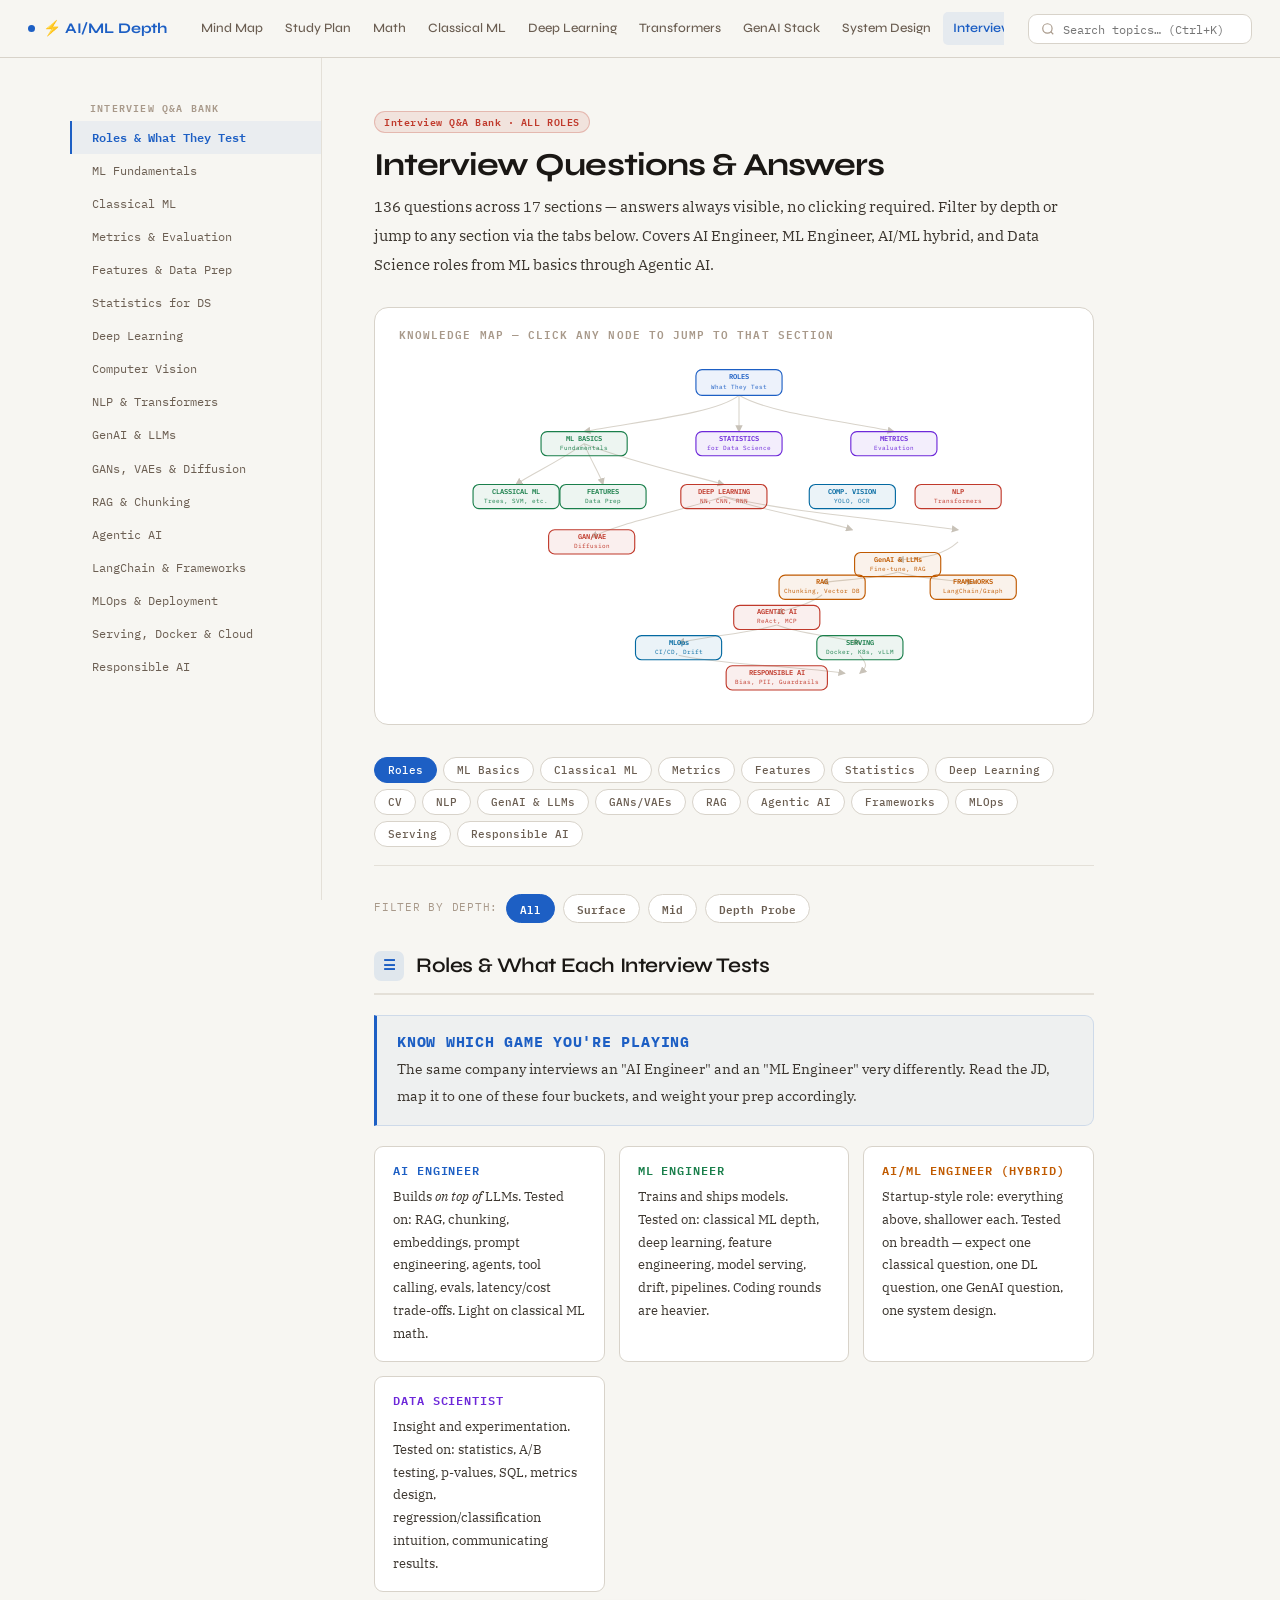
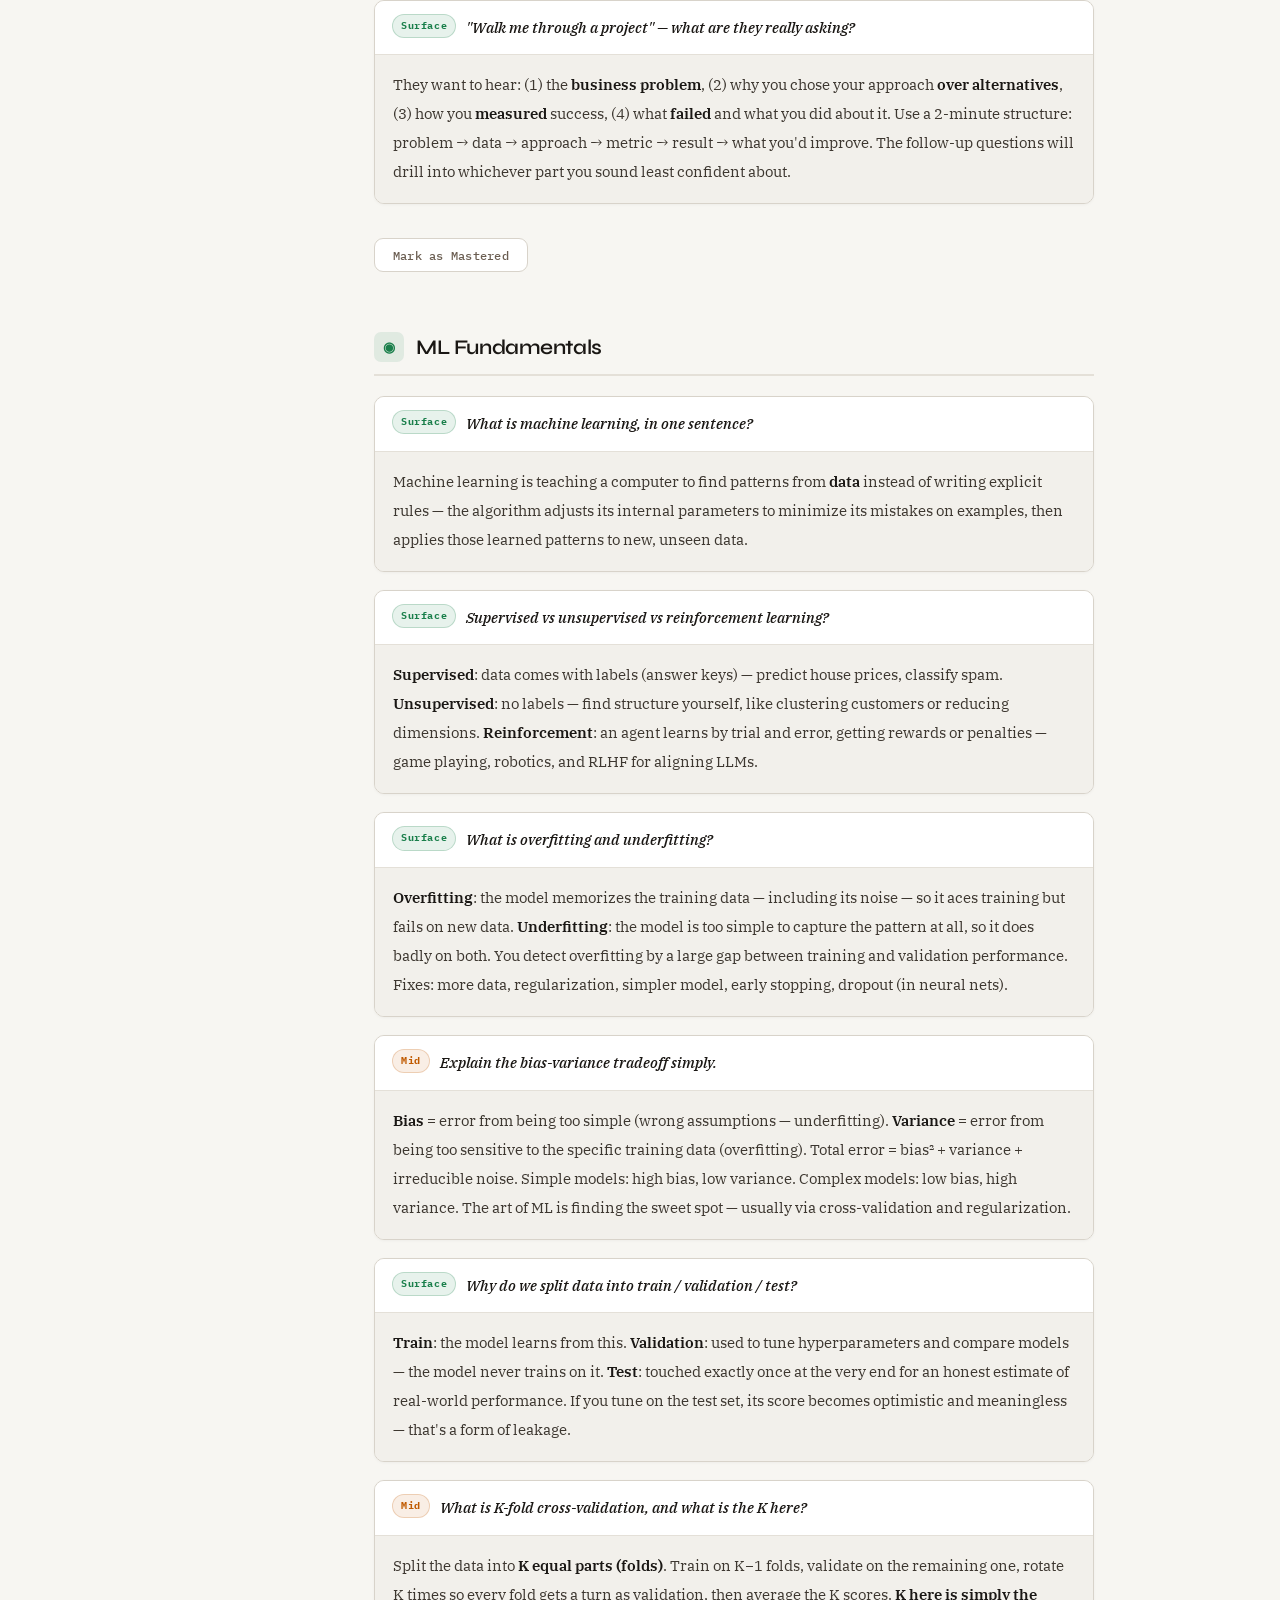
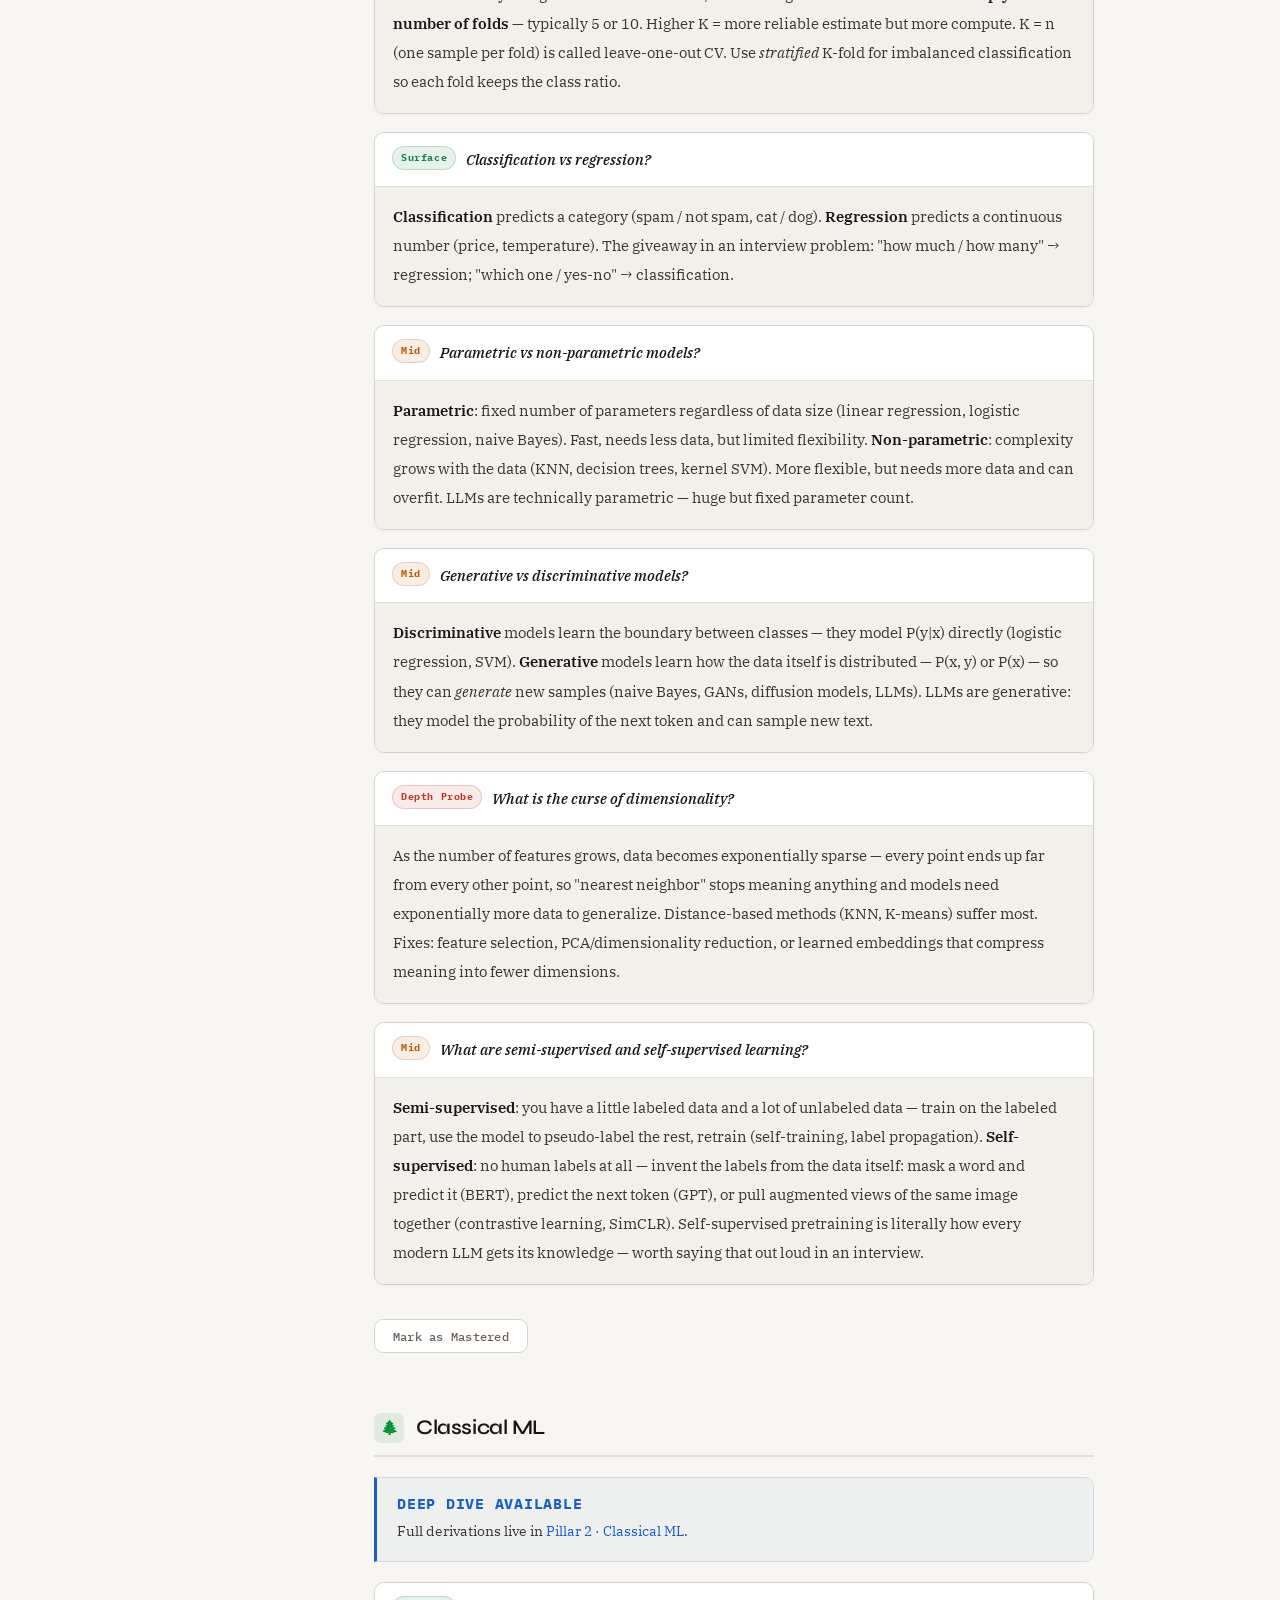
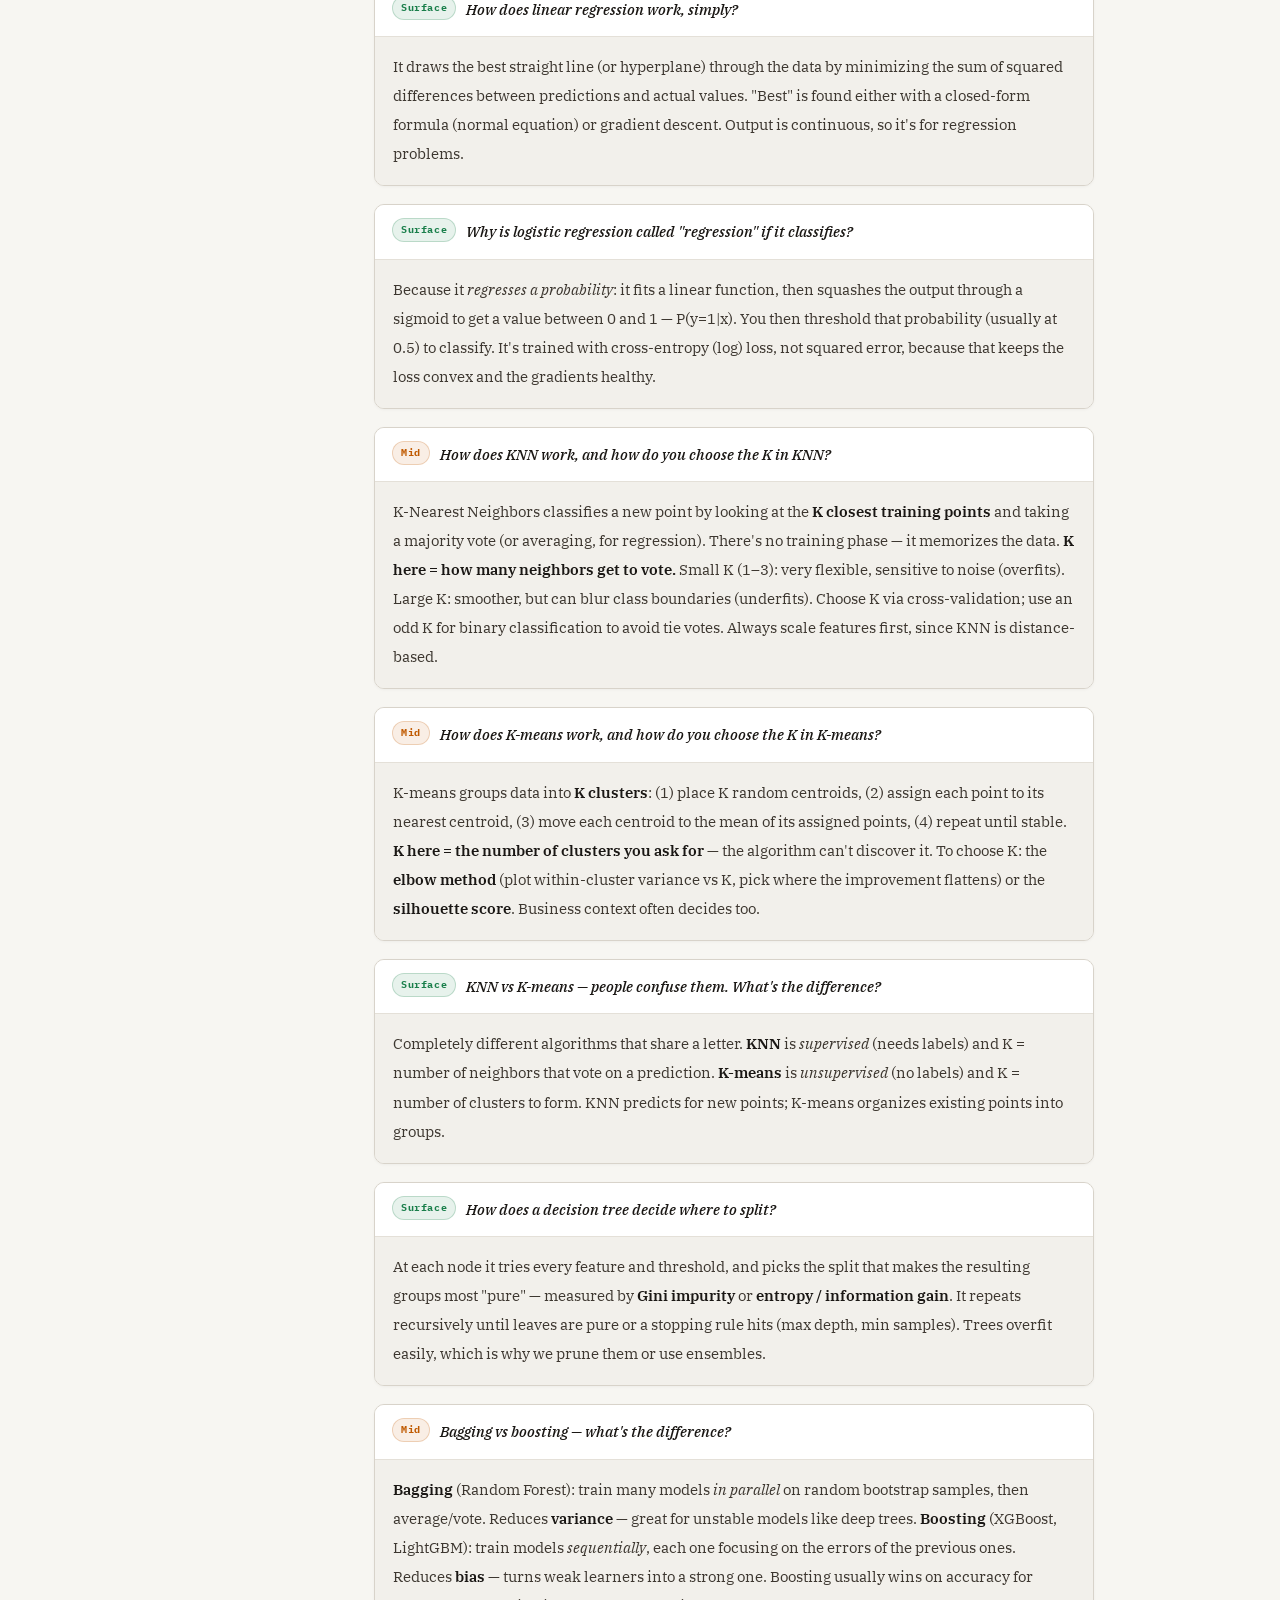
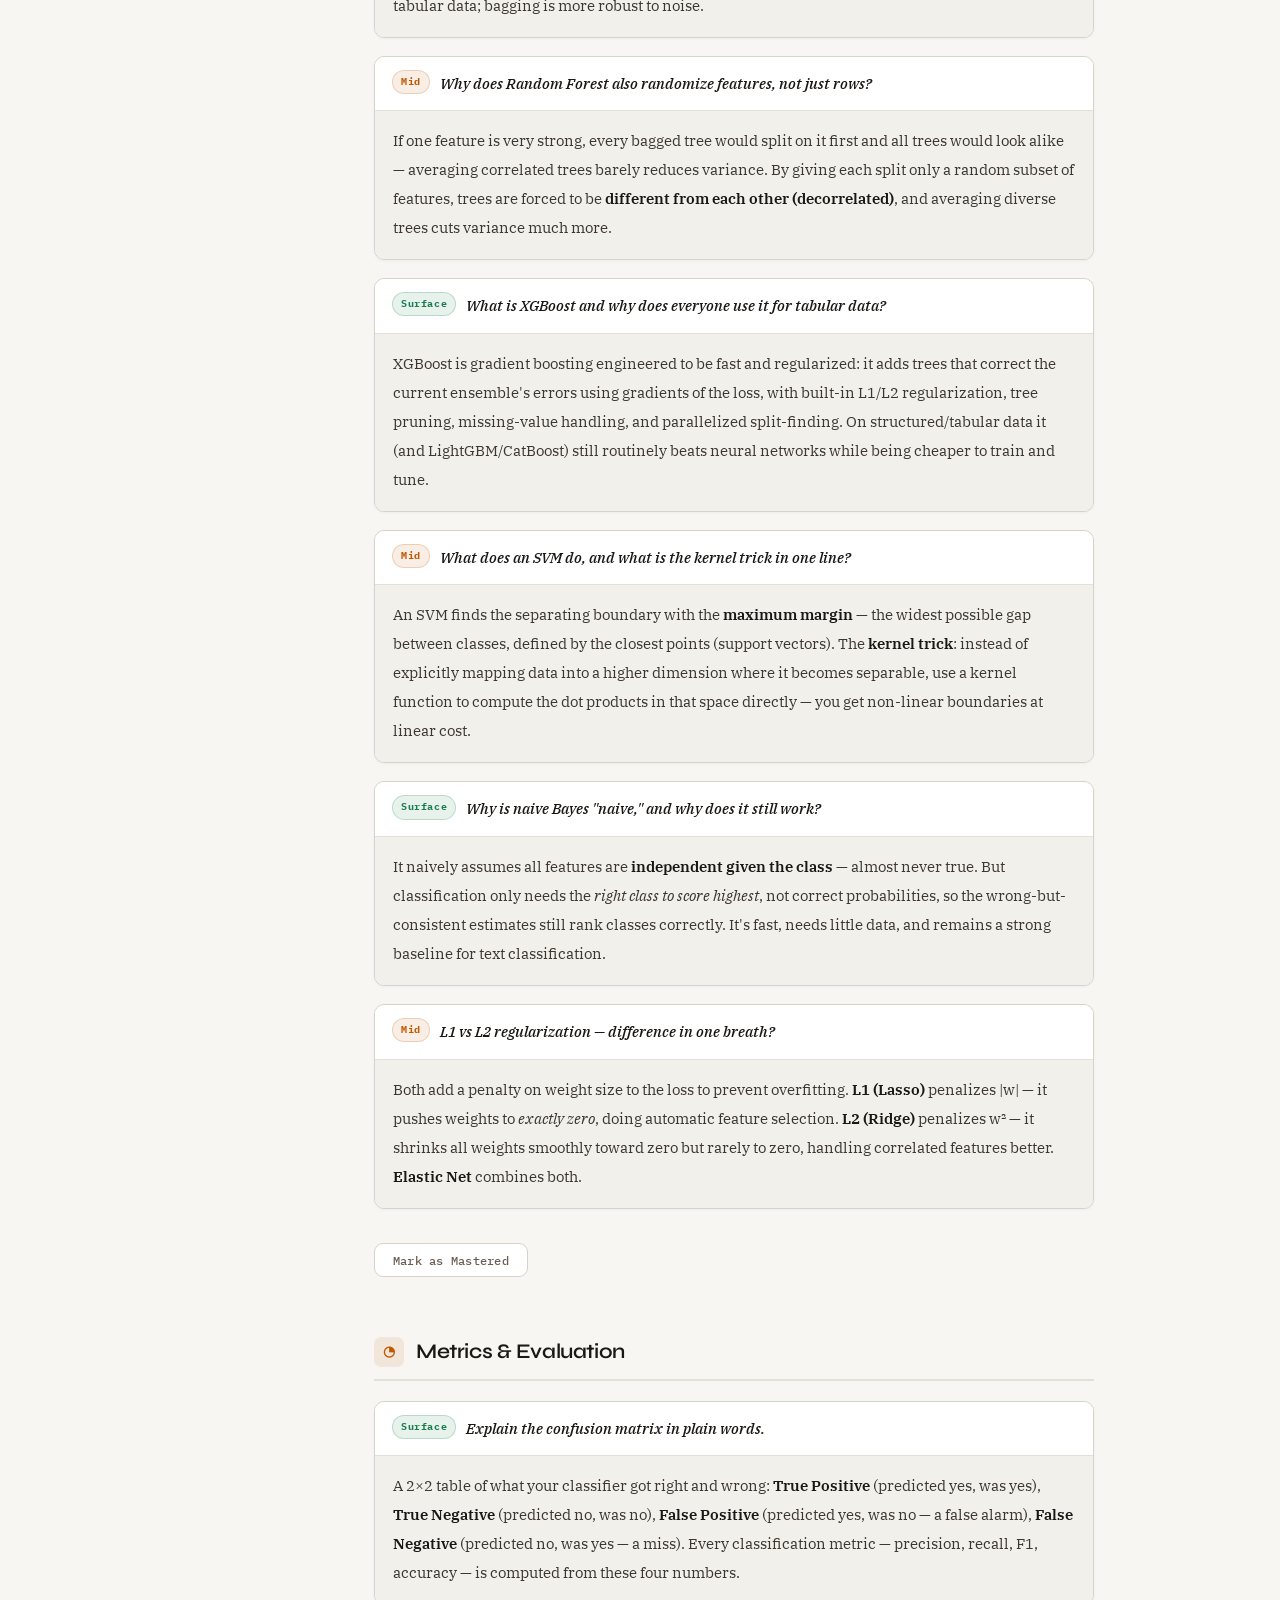
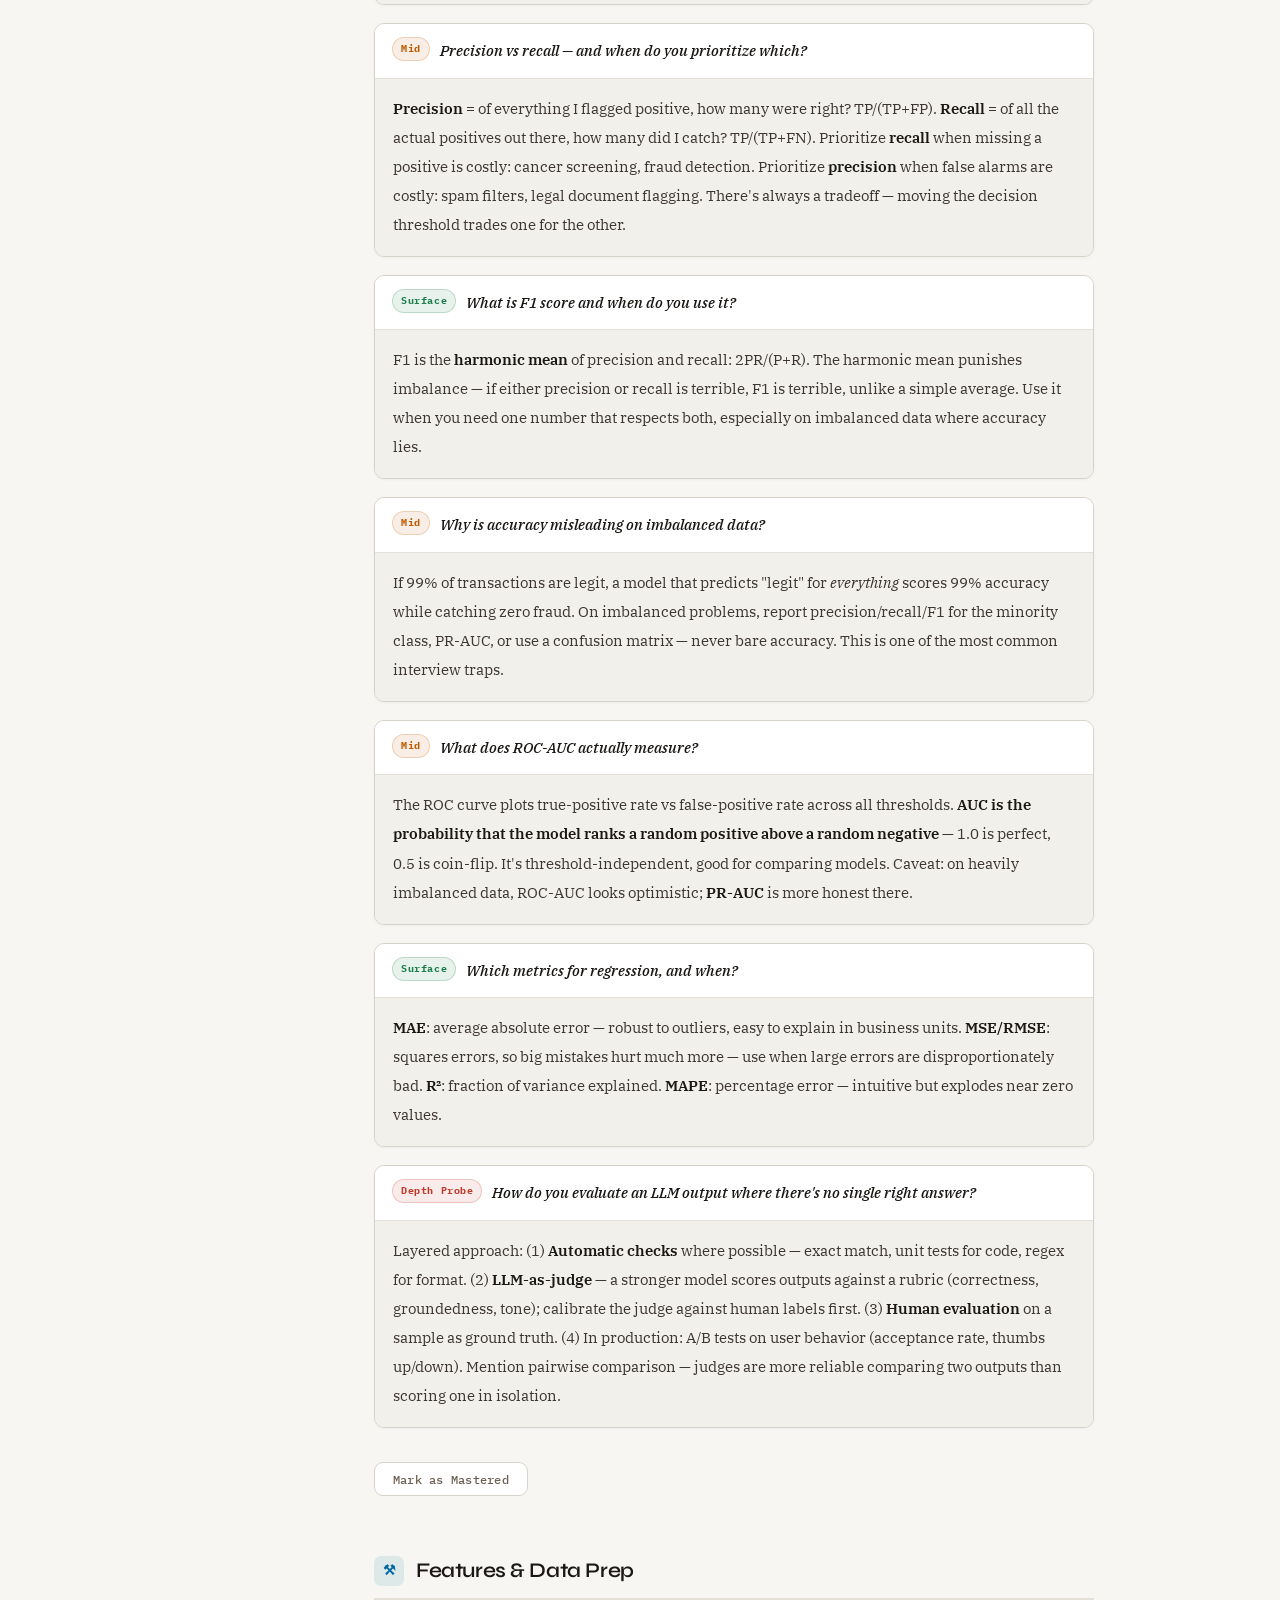
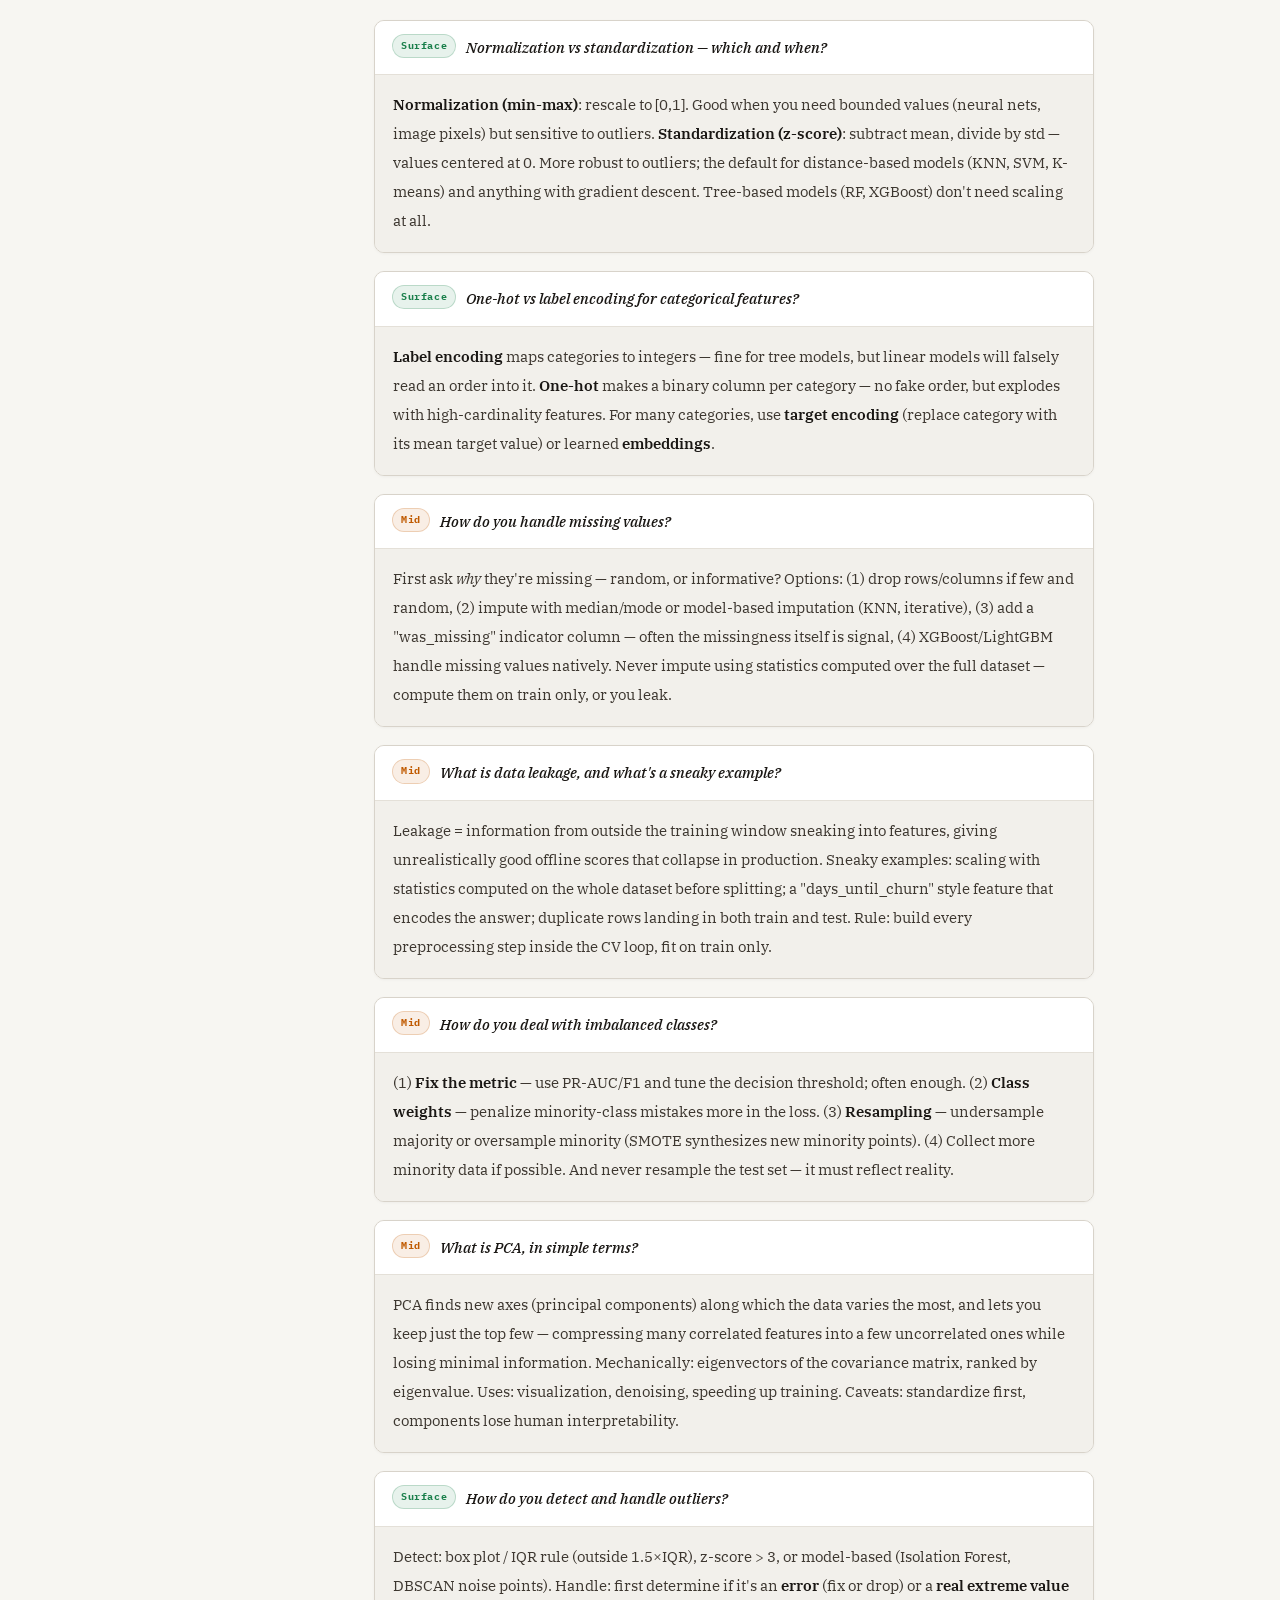
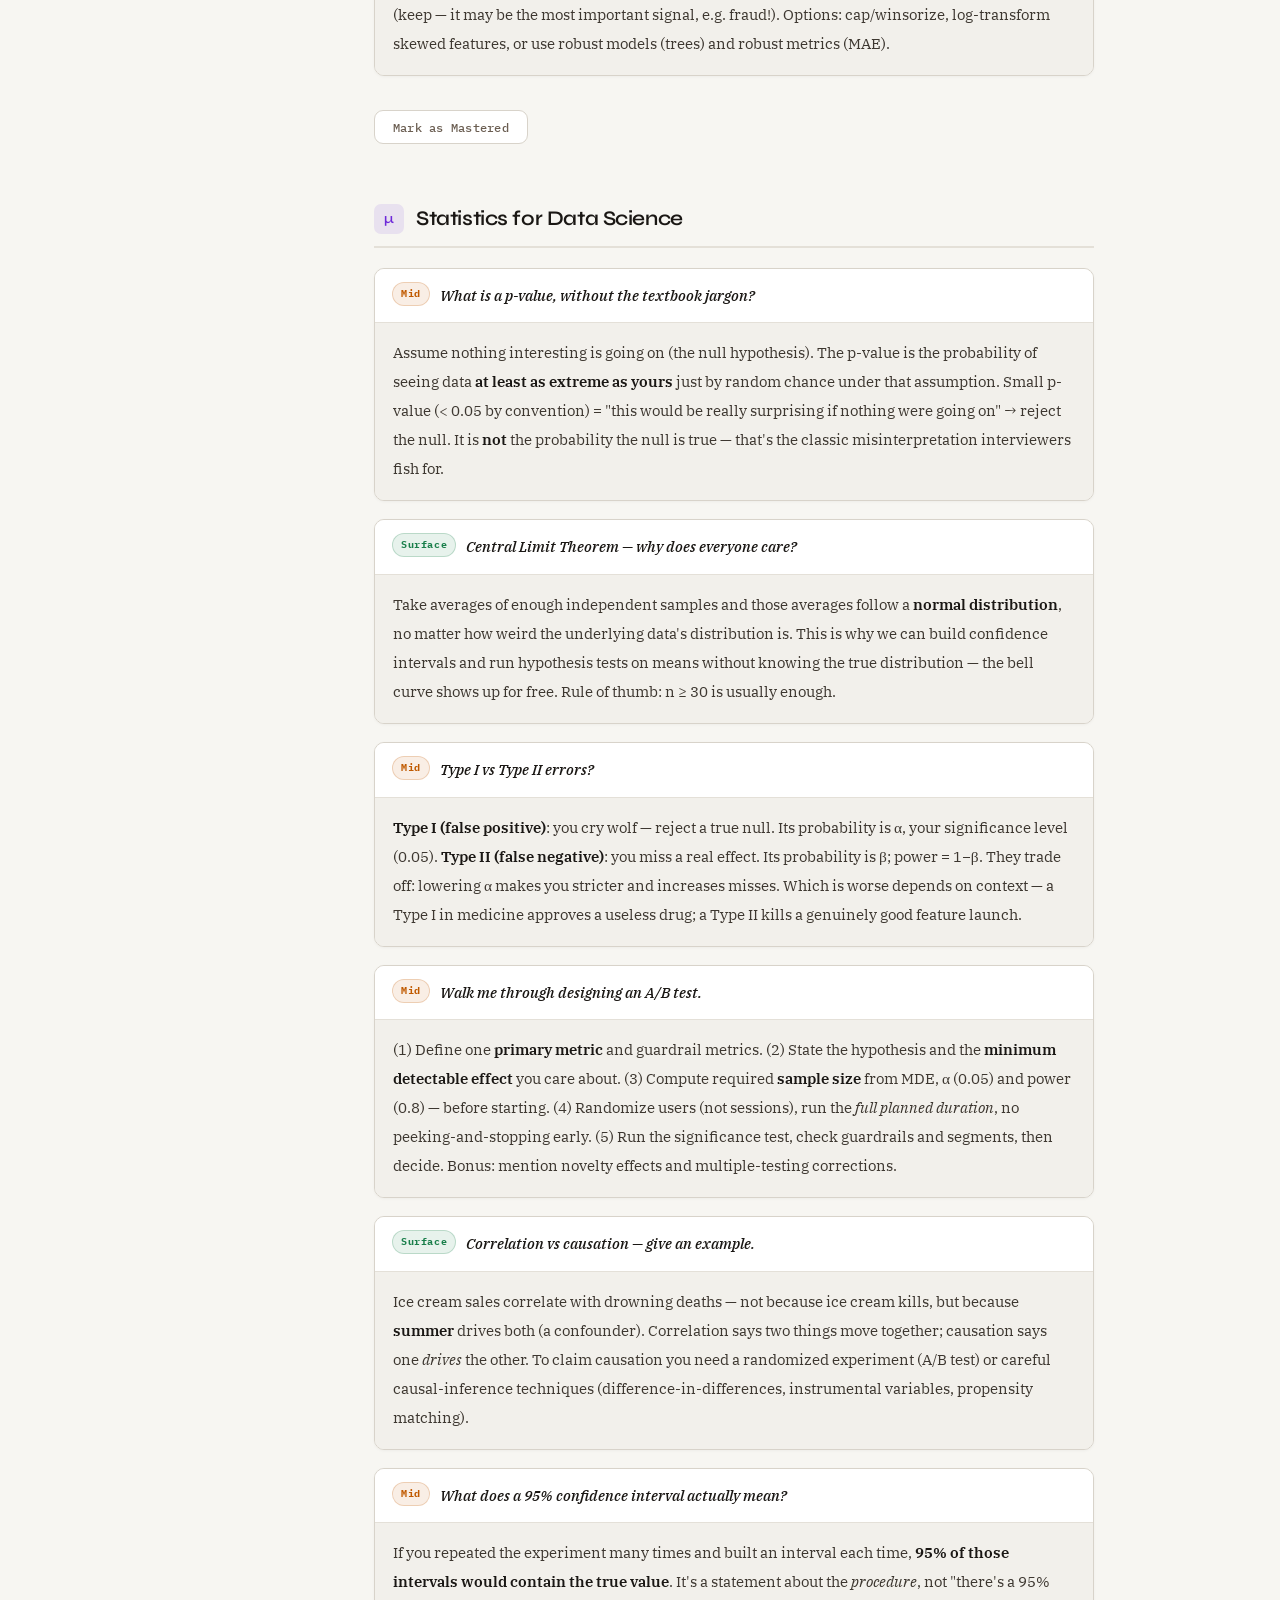
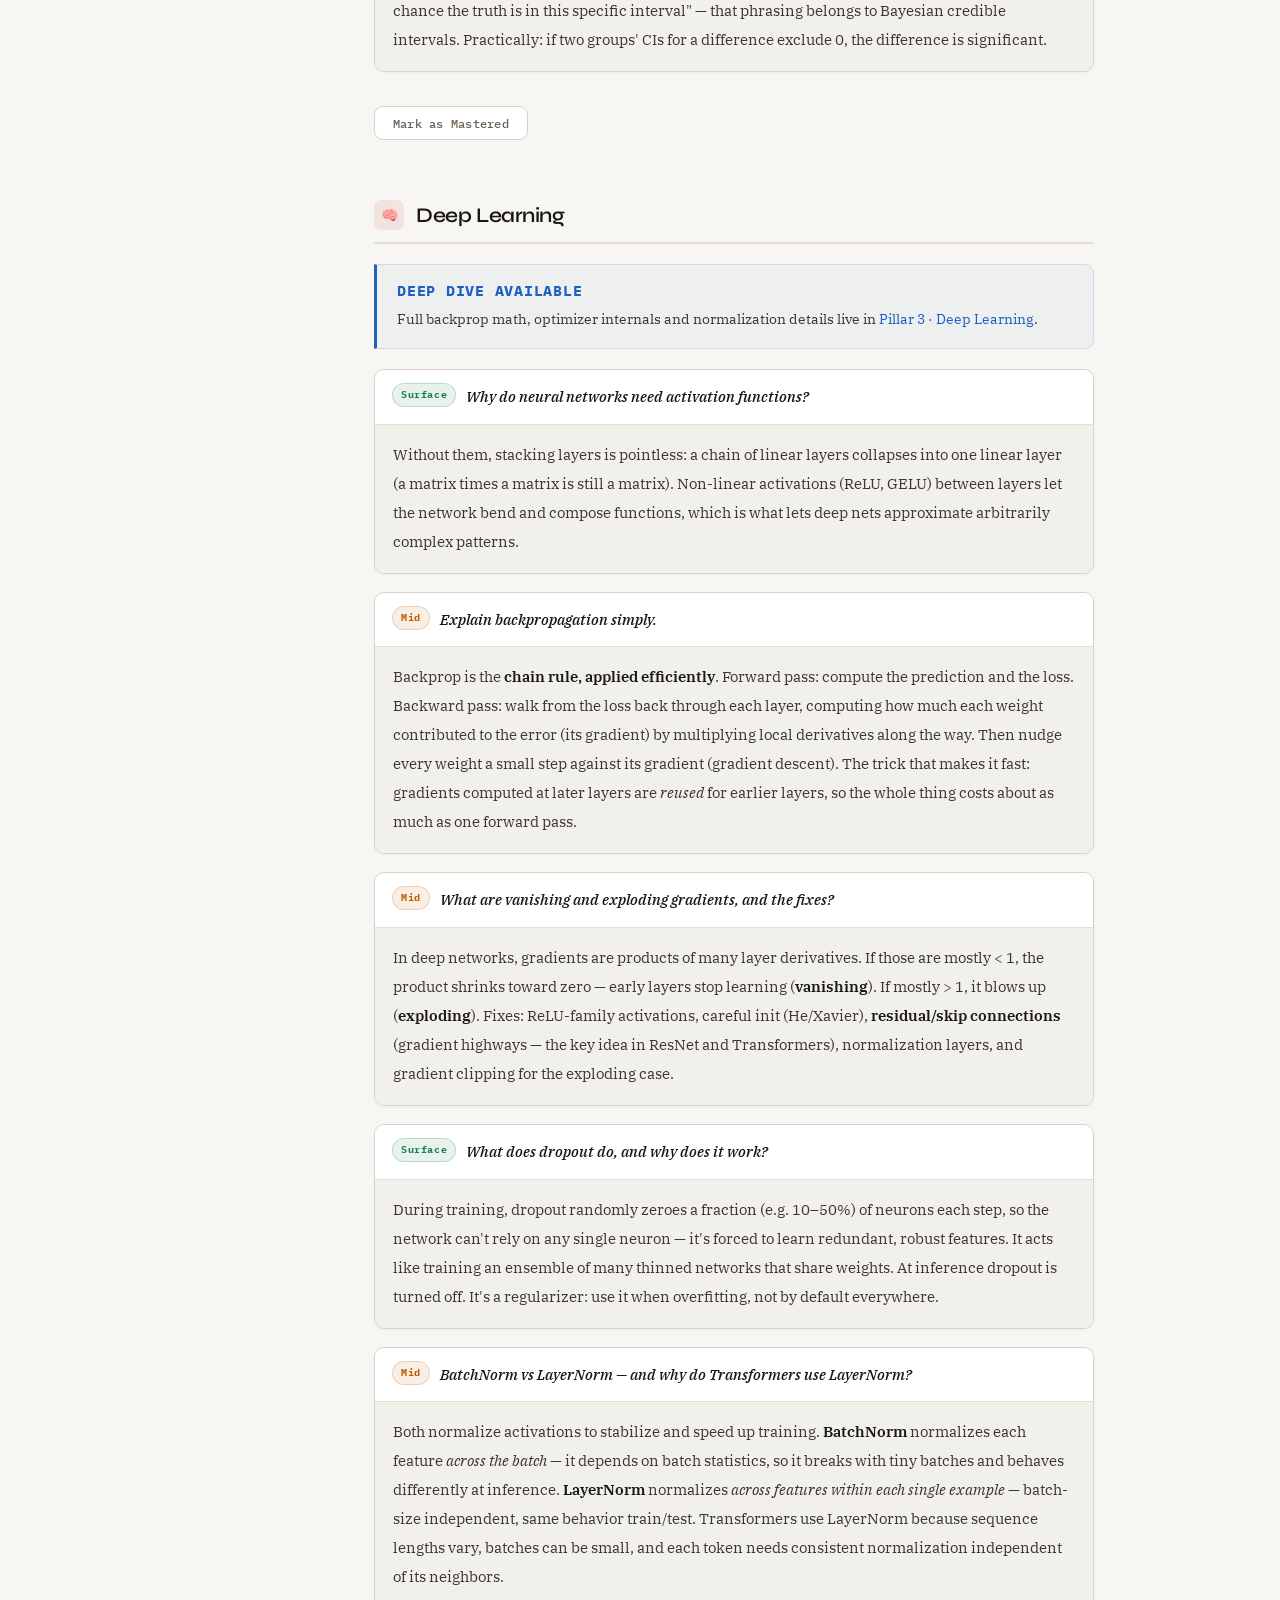
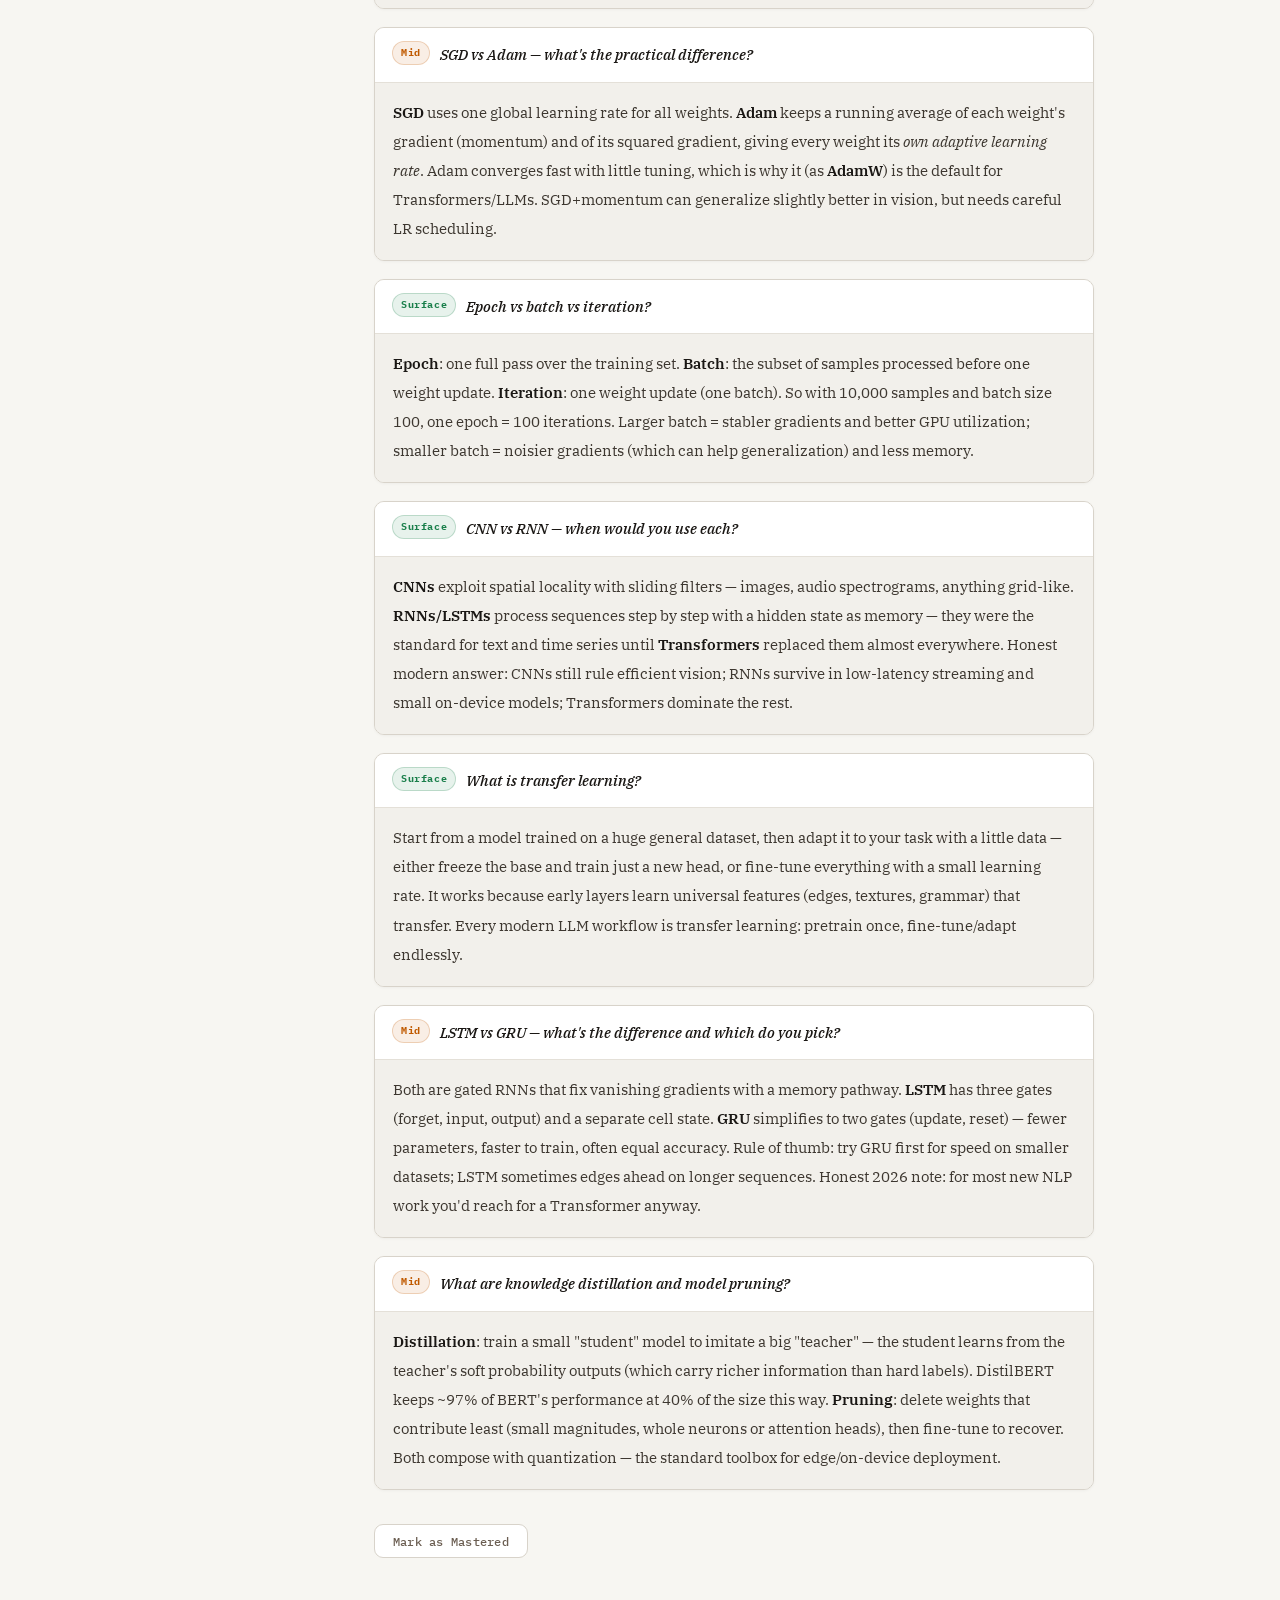
==== commit 20218e8e: "Fix mind map clipping and scroll-jump on tab/node click - SVG viewBox expanded to 900x470 so all 8 r" ====
--- a/pages/interview-qa.html
+++ b/pages/interview-qa.html
@@ -34,7 +34,7 @@
       letter-spacing: 0.1em; text-transform: uppercase; color: var(--text-dim);
       margin-bottom: 12px;
     }
-    #mm-svg { width: 100%; min-width: 680px; height: 330px; display: block; }
+    #mm-svg { width: 100%; min-width: 680px; height: auto; display: block; }
     .mm-node { cursor: pointer; }
     .mm-node rect { transition: fill 0.15s, stroke-width 0.15s; }
     .mm-node:hover rect { stroke-width: 2.5 !important; }
@@ -166,7 +166,7 @@
         <div id="mindmap-wrap">
           <h3>Knowledge Map — click any node to jump to that section</h3>
           <div style="overflow-x:auto;">
-          <svg id="mm-svg" viewBox="0 0 900 320" xmlns="http://www.w3.org/2000/svg">
+          <svg id="mm-svg" viewBox="0 0 900 470" xmlns="http://www.w3.org/2000/svg">
             <defs>
               <marker id="arr" markerWidth="7" markerHeight="7" refX="6" refY="3.5" orient="auto">
                 <polygon points="0 0, 7 3.5, 0 7" fill="#c8c2b8"/>
@@ -206,101 +206,101 @@
 
             <!-- ── NODES ── -->
             <!-- Row 1: Roles (y=40) -->
-            <g class="mm-node" onclick="document.getElementById('roles').scrollIntoView({behavior:'smooth'})">
+            <g class="mm-node" data-sec="roles">
               <rect x="393" y="22" width="114" height="34" rx="8" fill="rgba(29,95,196,0.08)" stroke="#1d5fc4" stroke-width="1.5"/>
               <text x="450" y="35" text-anchor="middle" font-size="9.5" fill="#1d5fc4" font-weight="600">ROLES</text>
               <text x="450" y="48" text-anchor="middle" font-size="8.5" fill="#1d5fc4">What They Test</text>
             </g>
 
             <!-- Row 2: y=104 -->
-            <g class="mm-node" onclick="document.getElementById('mlbasics').scrollIntoView({behavior:'smooth'})">
+            <g class="mm-node" data-sec="mlbasics">
               <rect x="188" y="104" width="114" height="32" rx="8" fill="rgba(26,127,75,0.08)" stroke="#1a7f4b" stroke-width="1.5"/>
               <text x="245" y="116" text-anchor="middle" font-size="9.5" fill="#1a7f4b" font-weight="600">ML BASICS</text>
               <text x="245" y="128" text-anchor="middle" font-size="8" fill="#1a7f4b">Fundamentals</text>
             </g>
-            <g class="mm-node" onclick="document.getElementById('stats').scrollIntoView({behavior:'smooth'})">
+            <g class="mm-node" data-sec="stats">
               <rect x="393" y="104" width="114" height="32" rx="8" fill="rgba(109,40,217,0.08)" stroke="#6d28d9" stroke-width="1.5"/>
               <text x="450" y="116" text-anchor="middle" font-size="9.5" fill="#6d28d9" font-weight="600">STATISTICS</text>
               <text x="450" y="128" text-anchor="middle" font-size="8" fill="#6d28d9">for Data Science</text>
             </g>
-            <g class="mm-node" onclick="document.getElementById('metrics').scrollIntoView({behavior:'smooth'})">
+            <g class="mm-node" data-sec="metrics">
               <rect x="598" y="104" width="114" height="32" rx="8" fill="rgba(109,40,217,0.08)" stroke="#6d28d9" stroke-width="1.5"/>
               <text x="655" y="116" text-anchor="middle" font-size="9.5" fill="#6d28d9" font-weight="600">METRICS</text>
               <text x="655" y="128" text-anchor="middle" font-size="8" fill="#6d28d9">Evaluation</text>
             </g>
 
             <!-- Row 3: y=174 -->
-            <g class="mm-node" onclick="document.getElementById('classical').scrollIntoView({behavior:'smooth'})">
+            <g class="mm-node" data-sec="classical">
               <rect x="98" y="174" width="114" height="32" rx="8" fill="rgba(26,127,75,0.08)" stroke="#1a7f4b" stroke-width="1.5"/>
               <text x="155" y="186" text-anchor="middle" font-size="9.5" fill="#1a7f4b" font-weight="600">CLASSICAL ML</text>
               <text x="155" y="198" text-anchor="middle" font-size="8" fill="#1a7f4b">Trees, SVM, etc.</text>
             </g>
-            <g class="mm-node" onclick="document.getElementById('features').scrollIntoView({behavior:'smooth'})">
+            <g class="mm-node" data-sec="features">
               <rect x="213" y="174" width="114" height="32" rx="8" fill="rgba(26,127,75,0.08)" stroke="#1a7f4b" stroke-width="1.5"/>
               <text x="270" y="186" text-anchor="middle" font-size="9.5" fill="#1a7f4b" font-weight="600">FEATURES</text>
               <text x="270" y="198" text-anchor="middle" font-size="8" fill="#1a7f4b">Data Prep</text>
             </g>
-            <g class="mm-node" onclick="document.getElementById('dl').scrollIntoView({behavior:'smooth'})">
+            <g class="mm-node" data-sec="dl">
               <rect x="373" y="174" width="114" height="32" rx="8" fill="rgba(192,57,43,0.08)" stroke="#c0392b" stroke-width="1.5"/>
               <text x="430" y="186" text-anchor="middle" font-size="9.5" fill="#c0392b" font-weight="600">DEEP LEARNING</text>
               <text x="430" y="198" text-anchor="middle" font-size="8" fill="#c0392b">NN, CNN, RNN</text>
             </g>
-            <g class="mm-node" onclick="document.getElementById('cv').scrollIntoView({behavior:'smooth'})">
+            <g class="mm-node" data-sec="cv">
               <rect x="543" y="174" width="114" height="32" rx="8" fill="rgba(3,105,161,0.08)" stroke="#0369a1" stroke-width="1.5"/>
               <text x="600" y="186" text-anchor="middle" font-size="9.5" fill="#0369a1" font-weight="600">COMP. VISION</text>
               <text x="600" y="198" text-anchor="middle" font-size="8" fill="#0369a1">YOLO, OCR</text>
             </g>
-            <g class="mm-node" onclick="document.getElementById('nlp').scrollIntoView({behavior:'smooth'})">
+            <g class="mm-node" data-sec="nlp">
               <rect x="683" y="174" width="114" height="32" rx="8" fill="rgba(192,57,43,0.08)" stroke="#c0392b" stroke-width="1.5"/>
               <text x="740" y="186" text-anchor="middle" font-size="9.5" fill="#c0392b" font-weight="600">NLP</text>
               <text x="740" y="198" text-anchor="middle" font-size="8" fill="#c0392b">Transformers</text>
             </g>
 
             <!-- Row 4: y=244 -->
-            <g class="mm-node" onclick="document.getElementById('genmodels').scrollIntoView({behavior:'smooth'})">
+            <g class="mm-node" data-sec="genmodels">
               <rect x="198" y="234" width="114" height="32" rx="8" fill="rgba(192,57,43,0.08)" stroke="#c0392b" stroke-width="1.5"/>
               <text x="255" y="246" text-anchor="middle" font-size="9.5" fill="#c0392b" font-weight="600">GAN/VAE</text>
               <text x="255" y="258" text-anchor="middle" font-size="8" fill="#c0392b">Diffusion</text>
             </g>
-            <g class="mm-node" onclick="document.getElementById('llm').scrollIntoView({behavior:'smooth'})">
+            <g class="mm-node" data-sec="llm">
               <rect x="603" y="264" width="114" height="32" rx="8" fill="rgba(192,90,0,0.08)" stroke="#c05a00" stroke-width="1.5"/>
               <text x="660" y="276" text-anchor="middle" font-size="9.5" fill="#c05a00" font-weight="600">GenAI &amp; LLMs</text>
               <text x="660" y="288" text-anchor="middle" font-size="8" fill="#c05a00">Fine-tune, RAG</text>
             </g>
 
             <!-- Row 5: y=304 -->
-            <g class="mm-node" onclick="document.getElementById('rag').scrollIntoView({behavior:'smooth'})">
+            <g class="mm-node" data-sec="rag">
               <rect x="503" y="294" width="114" height="32" rx="8" fill="rgba(192,90,0,0.08)" stroke="#c05a00" stroke-width="1.5"/>
               <text x="560" y="306" text-anchor="middle" font-size="9.5" fill="#c05a00" font-weight="600">RAG</text>
               <text x="560" y="318" text-anchor="middle" font-size="8" fill="#c05a00">Chunking, Vector DB</text>
             </g>
-            <g class="mm-node" onclick="document.getElementById('frameworks').scrollIntoView({behavior:'smooth'})">
+            <g class="mm-node" data-sec="frameworks">
               <rect x="703" y="294" width="114" height="32" rx="8" fill="rgba(192,90,0,0.08)" stroke="#c05a00" stroke-width="1.5"/>
               <text x="760" y="306" text-anchor="middle" font-size="9.5" fill="#c05a00" font-weight="600">FRAMEWORKS</text>
               <text x="760" y="318" text-anchor="middle" font-size="8" fill="#c05a00">LangChain/Graph</text>
             </g>
 
             <!-- Row 6 -->
-            <g class="mm-node" onclick="document.getElementById('agentic').scrollIntoView({behavior:'smooth'})">
+            <g class="mm-node" data-sec="agentic">
               <rect x="443" y="334" width="114" height="32" rx="8" fill="rgba(192,57,43,0.08)" stroke="#c0392b" stroke-width="1.5"/>
               <text x="500" y="346" text-anchor="middle" font-size="9.5" fill="#c0392b" font-weight="600">AGENTIC AI</text>
               <text x="500" y="358" text-anchor="middle" font-size="8" fill="#c0392b">ReAct, MCP</text>
             </g>
 
             <!-- Row 7 -->
-            <g class="mm-node" onclick="document.getElementById('mlops').scrollIntoView({behavior:'smooth'})">
+            <g class="mm-node" data-sec="mlops">
               <rect x="313" y="374" width="114" height="32" rx="8" fill="rgba(3,105,161,0.08)" stroke="#0369a1" stroke-width="1.5"/>
               <text x="370" y="386" text-anchor="middle" font-size="9.5" fill="#0369a1" font-weight="600">MLOps</text>
               <text x="370" y="398" text-anchor="middle" font-size="8" fill="#0369a1">CI/CD, Drift</text>
             </g>
-            <g class="mm-node" onclick="document.getElementById('deploy').scrollIntoView({behavior:'smooth'})">
+            <g class="mm-node" data-sec="deploy">
               <rect x="553" y="374" width="114" height="32" rx="8" fill="rgba(26,127,75,0.08)" stroke="#1a7f4b" stroke-width="1.5"/>
               <text x="610" y="386" text-anchor="middle" font-size="9.5" fill="#1a7f4b" font-weight="600">SERVING</text>
               <text x="610" y="398" text-anchor="middle" font-size="8" fill="#1a7f4b">Docker, K8s, vLLM</text>
             </g>
 
             <!-- Row 8 -->
-            <g class="mm-node" onclick="document.getElementById('responsible').scrollIntoView({behavior:'smooth'})">
+            <g class="mm-node" data-sec="responsible">
               <rect x="433" y="414" width="134" height="32" rx="8" fill="rgba(192,57,43,0.08)" stroke="#c0392b" stroke-width="1.5"/>
               <text x="500" y="426" text-anchor="middle" font-size="9.5" fill="#c0392b" font-weight="600">RESPONSIBLE AI</text>
               <text x="500" y="438" text-anchor="middle" font-size="8" fill="#c0392b">Bias, PII, Guardrails</text>
@@ -312,23 +312,23 @@
 
         <!-- ── Section tabs ── -->
         <div id="section-tabs">
-          <a class="s-tab" href="#roles" data-sec="roles">Roles</a>
-          <a class="s-tab" href="#mlbasics" data-sec="mlbasics">ML Basics</a>
-          <a class="s-tab" href="#classical" data-sec="classical">Classical ML</a>
-          <a class="s-tab" href="#metrics" data-sec="metrics">Metrics</a>
-          <a class="s-tab" href="#features" data-sec="features">Features</a>
-          <a class="s-tab" href="#stats" data-sec="stats">Statistics</a>
-          <a class="s-tab" href="#dl" data-sec="dl">Deep Learning</a>
-          <a class="s-tab" href="#cv" data-sec="cv">CV</a>
-          <a class="s-tab" href="#nlp" data-sec="nlp">NLP</a>
-          <a class="s-tab" href="#llm" data-sec="llm">GenAI &amp; LLMs</a>
-          <a class="s-tab" href="#genmodels" data-sec="genmodels">GANs/VAEs</a>
-          <a class="s-tab" href="#rag" data-sec="rag">RAG</a>
-          <a class="s-tab" href="#agentic" data-sec="agentic">Agentic AI</a>
-          <a class="s-tab" href="#frameworks" data-sec="frameworks">Frameworks</a>
-          <a class="s-tab" href="#mlops" data-sec="mlops">MLOps</a>
-          <a class="s-tab" href="#deploy" data-sec="deploy">Serving</a>
-          <a class="s-tab" href="#responsible" data-sec="responsible">Responsible AI</a>
+          <button class="s-tab" data-sec="roles">Roles</button>
+          <button class="s-tab" data-sec="mlbasics">ML Basics</button>
+          <button class="s-tab" data-sec="classical">Classical ML</button>
+          <button class="s-tab" data-sec="metrics">Metrics</button>
+          <button class="s-tab" data-sec="features">Features</button>
+          <button class="s-tab" data-sec="stats">Statistics</button>
+          <button class="s-tab" data-sec="dl">Deep Learning</button>
+          <button class="s-tab" data-sec="cv">CV</button>
+          <button class="s-tab" data-sec="nlp">NLP</button>
+          <button class="s-tab" data-sec="llm">GenAI &amp; LLMs</button>
+          <button class="s-tab" data-sec="genmodels">GANs/VAEs</button>
+          <button class="s-tab" data-sec="rag">RAG</button>
+          <button class="s-tab" data-sec="agentic">Agentic AI</button>
+          <button class="s-tab" data-sec="frameworks">Frameworks</button>
+          <button class="s-tab" data-sec="mlops">MLOps</button>
+          <button class="s-tab" data-sec="deploy">Serving</button>
+          <button class="s-tab" data-sec="responsible">Responsible AI</button>
         </div>
 
         <!-- ── Depth filter ── -->
@@ -1077,6 +1077,15 @@
 
   <script src="../js/app.js"></script>
   <script>
+    // Smooth scroll helper — offsets for fixed nav bar (58px) + small buffer
+    function scrollToSection(id) {
+      const el = document.getElementById(id);
+      if (!el) return;
+      const navH = 58 + 12; // nav height + buffer
+      const top = el.getBoundingClientRect().top + window.pageYOffset - navH;
+      window.scrollTo({ top, behavior: 'smooth' });
+    }
+
     // Depth filter
     document.querySelectorAll('.f-btn').forEach(btn => {
       btn.addEventListener('click', () => {
@@ -1092,8 +1101,29 @@
       });
     });
 
+    // Tab click → smooth scroll (no anchor jump)
+    const tabs = document.querySelectorAll('.s-tab[data-sec]');
+    tabs.forEach(btn => {
+      btn.addEventListener('click', () => {
+        scrollToSection(btn.dataset.sec);
+      });
+    });
+
+    // Mind map node clicks — use data-sec for smooth offset scroll
+    document.querySelectorAll('.mm-node[data-sec]').forEach(node => {
+      node.addEventListener('click', () => scrollToSection(node.dataset.sec));
+    });
+
+    // Sidebar links → smooth scroll (prevent anchor jump)
+    document.querySelectorAll('.topic-sidebar a[href^="#"]').forEach(a => {
+      a.addEventListener('click', e => {
+        e.preventDefault();
+        const id = a.getAttribute('href').slice(1);
+        scrollToSection(id);
+      });
+    });
+
     // Tab scroll-spy
-    const tabs = document.querySelectorAll('.s-tab[data-sec]');
     const spyIO = new IntersectionObserver(entries => {
       entries.forEach(e => {
         if (e.isIntersecting) {
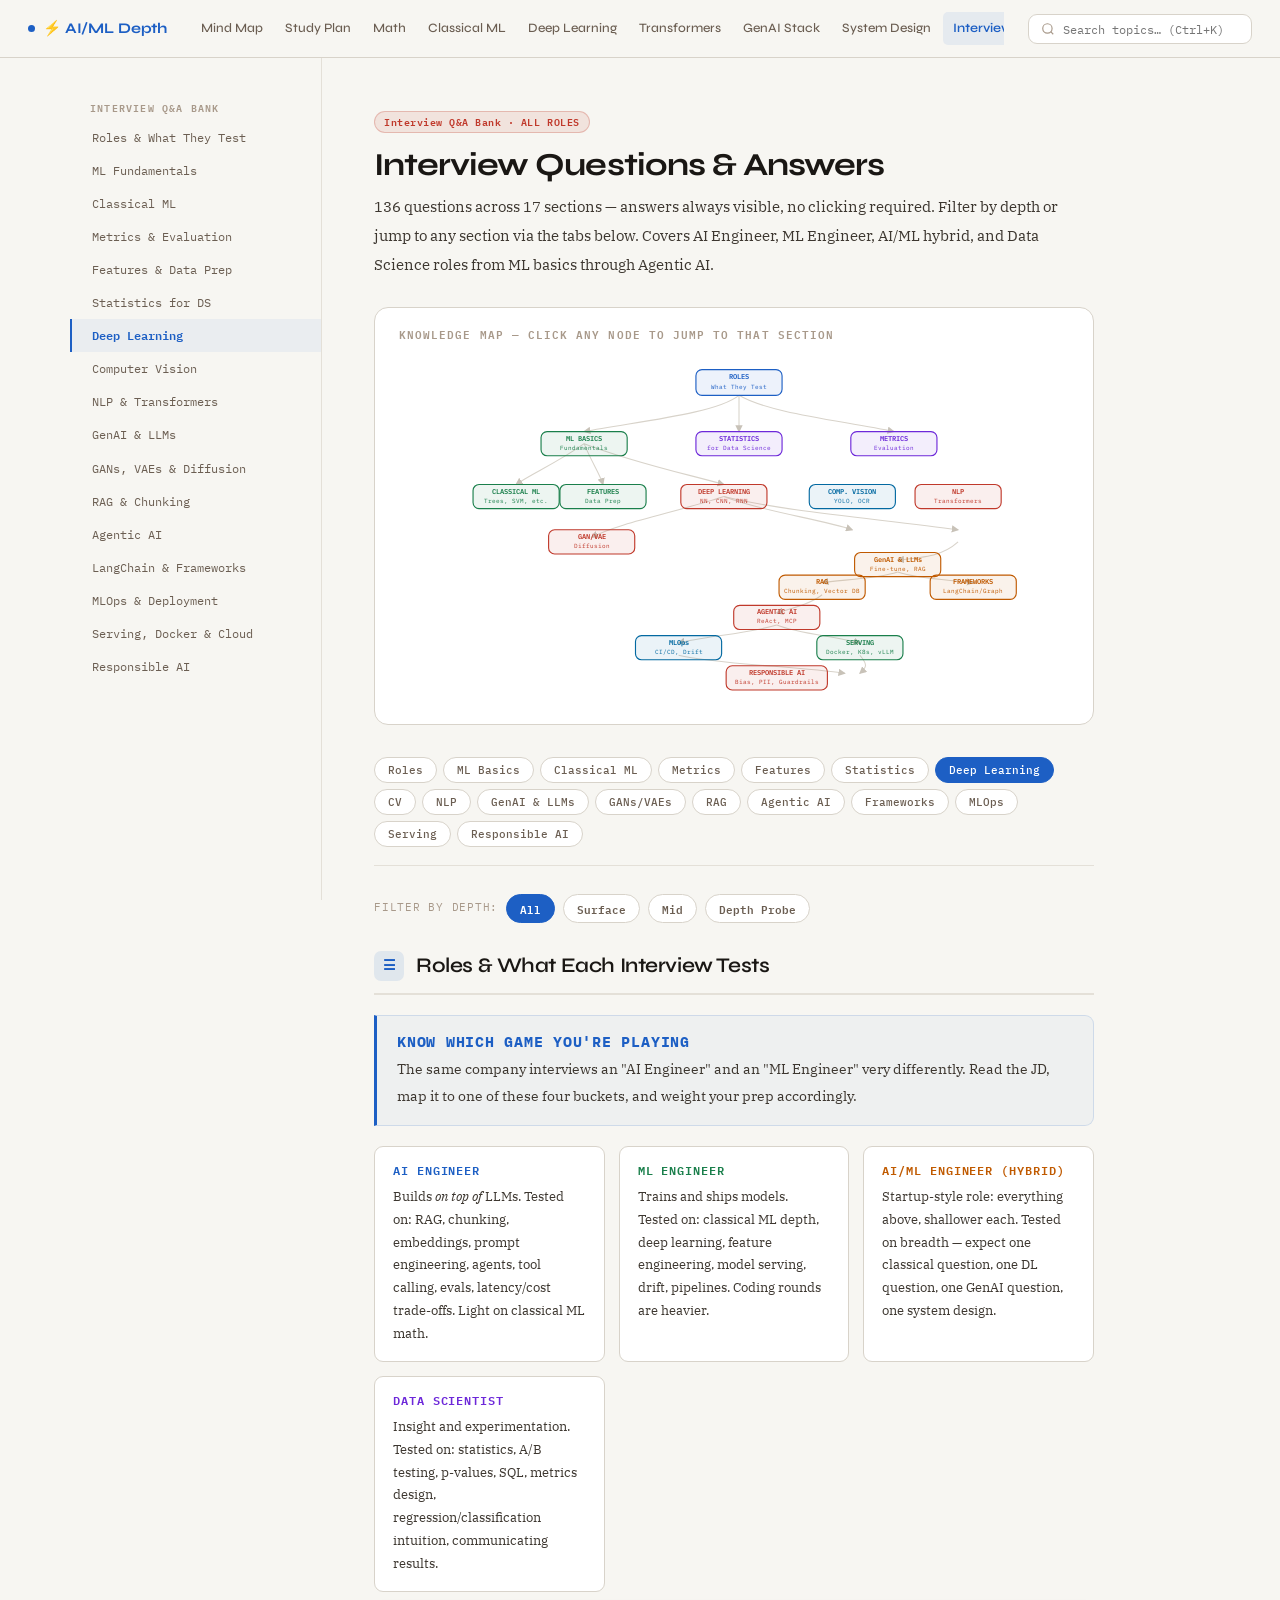
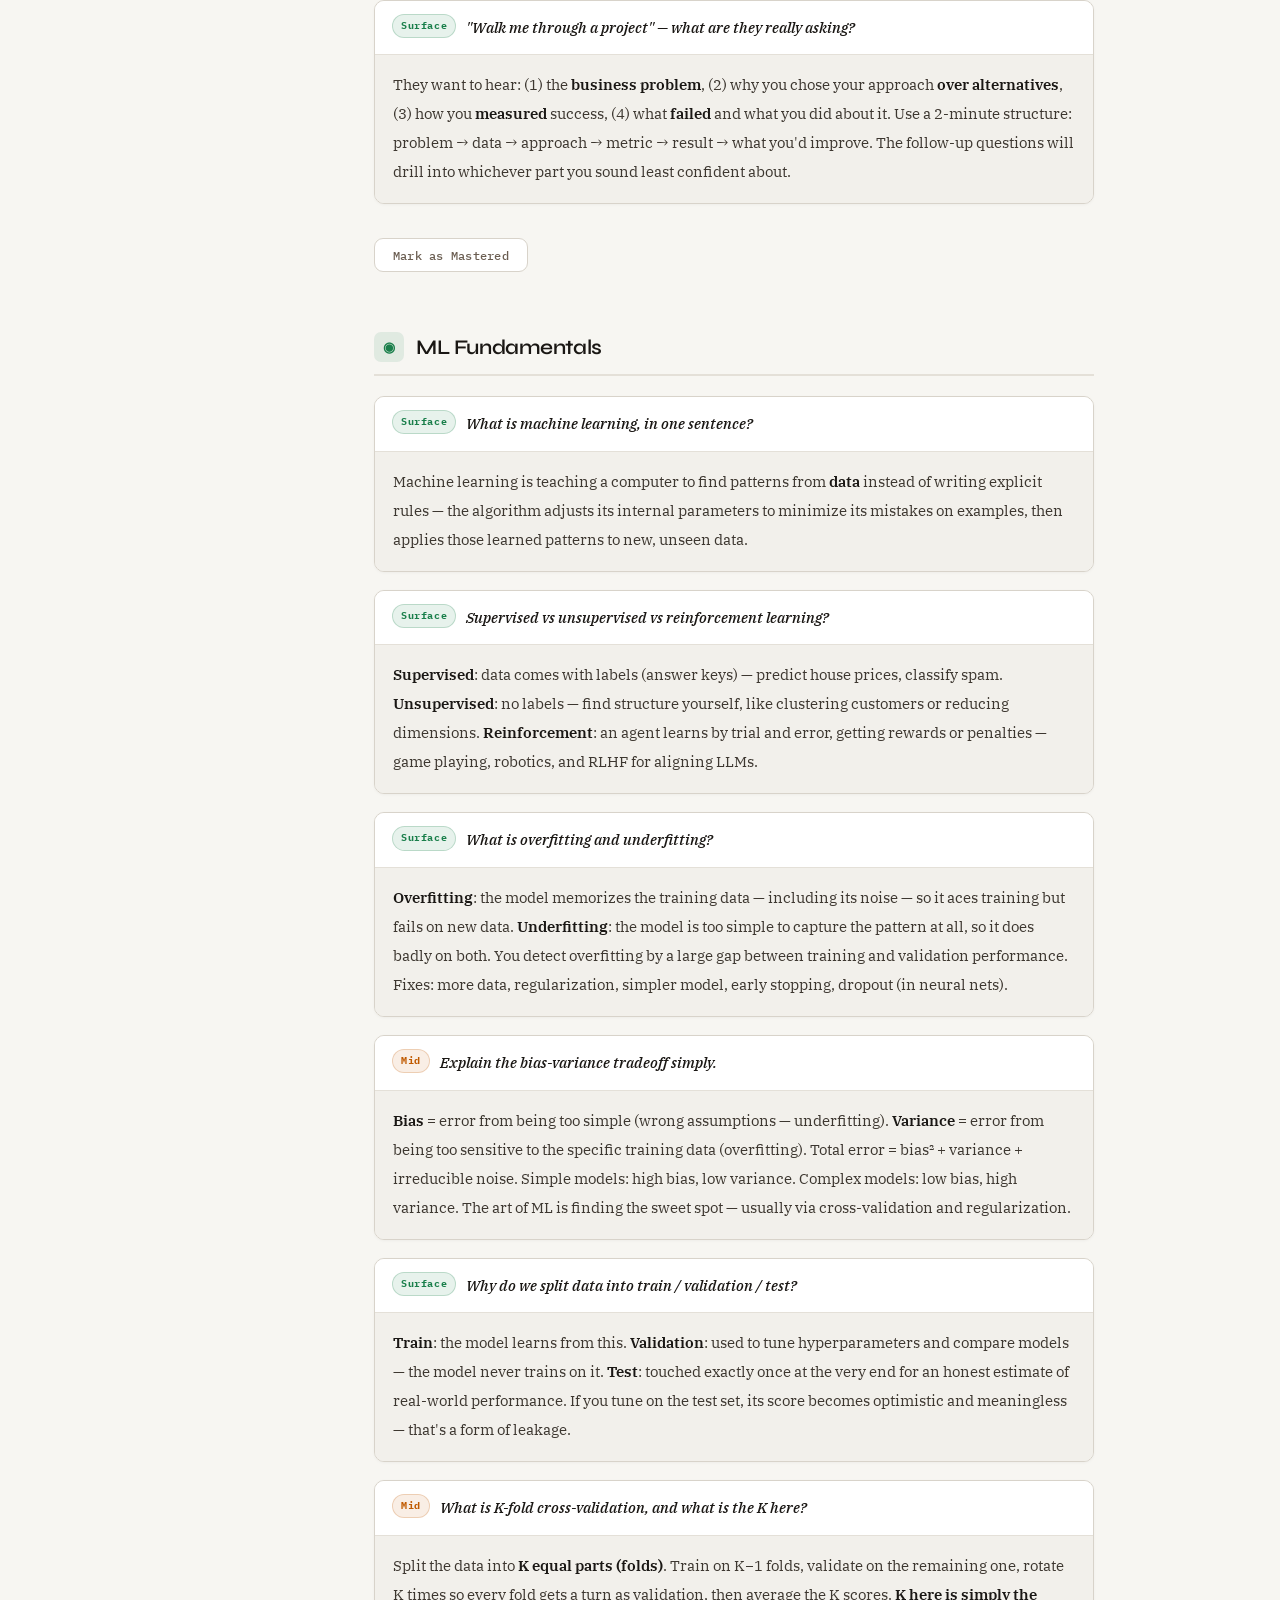
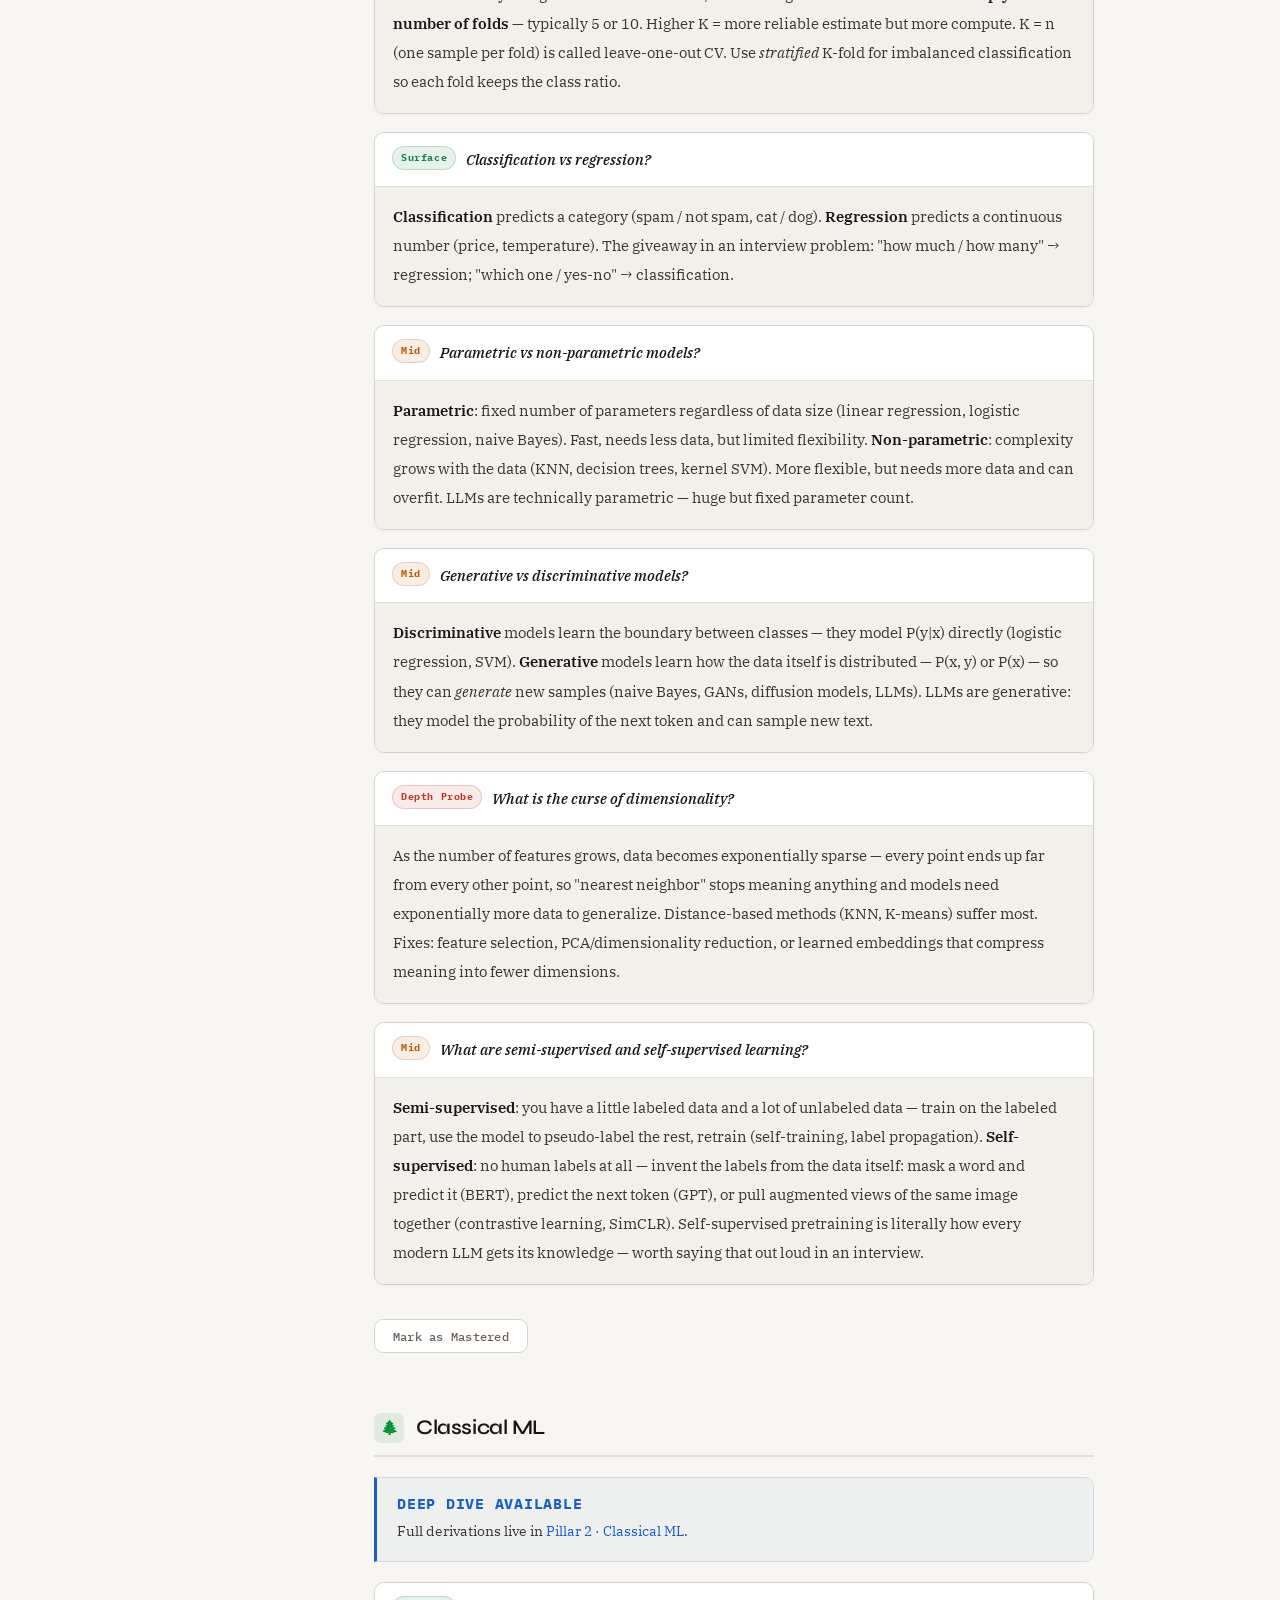
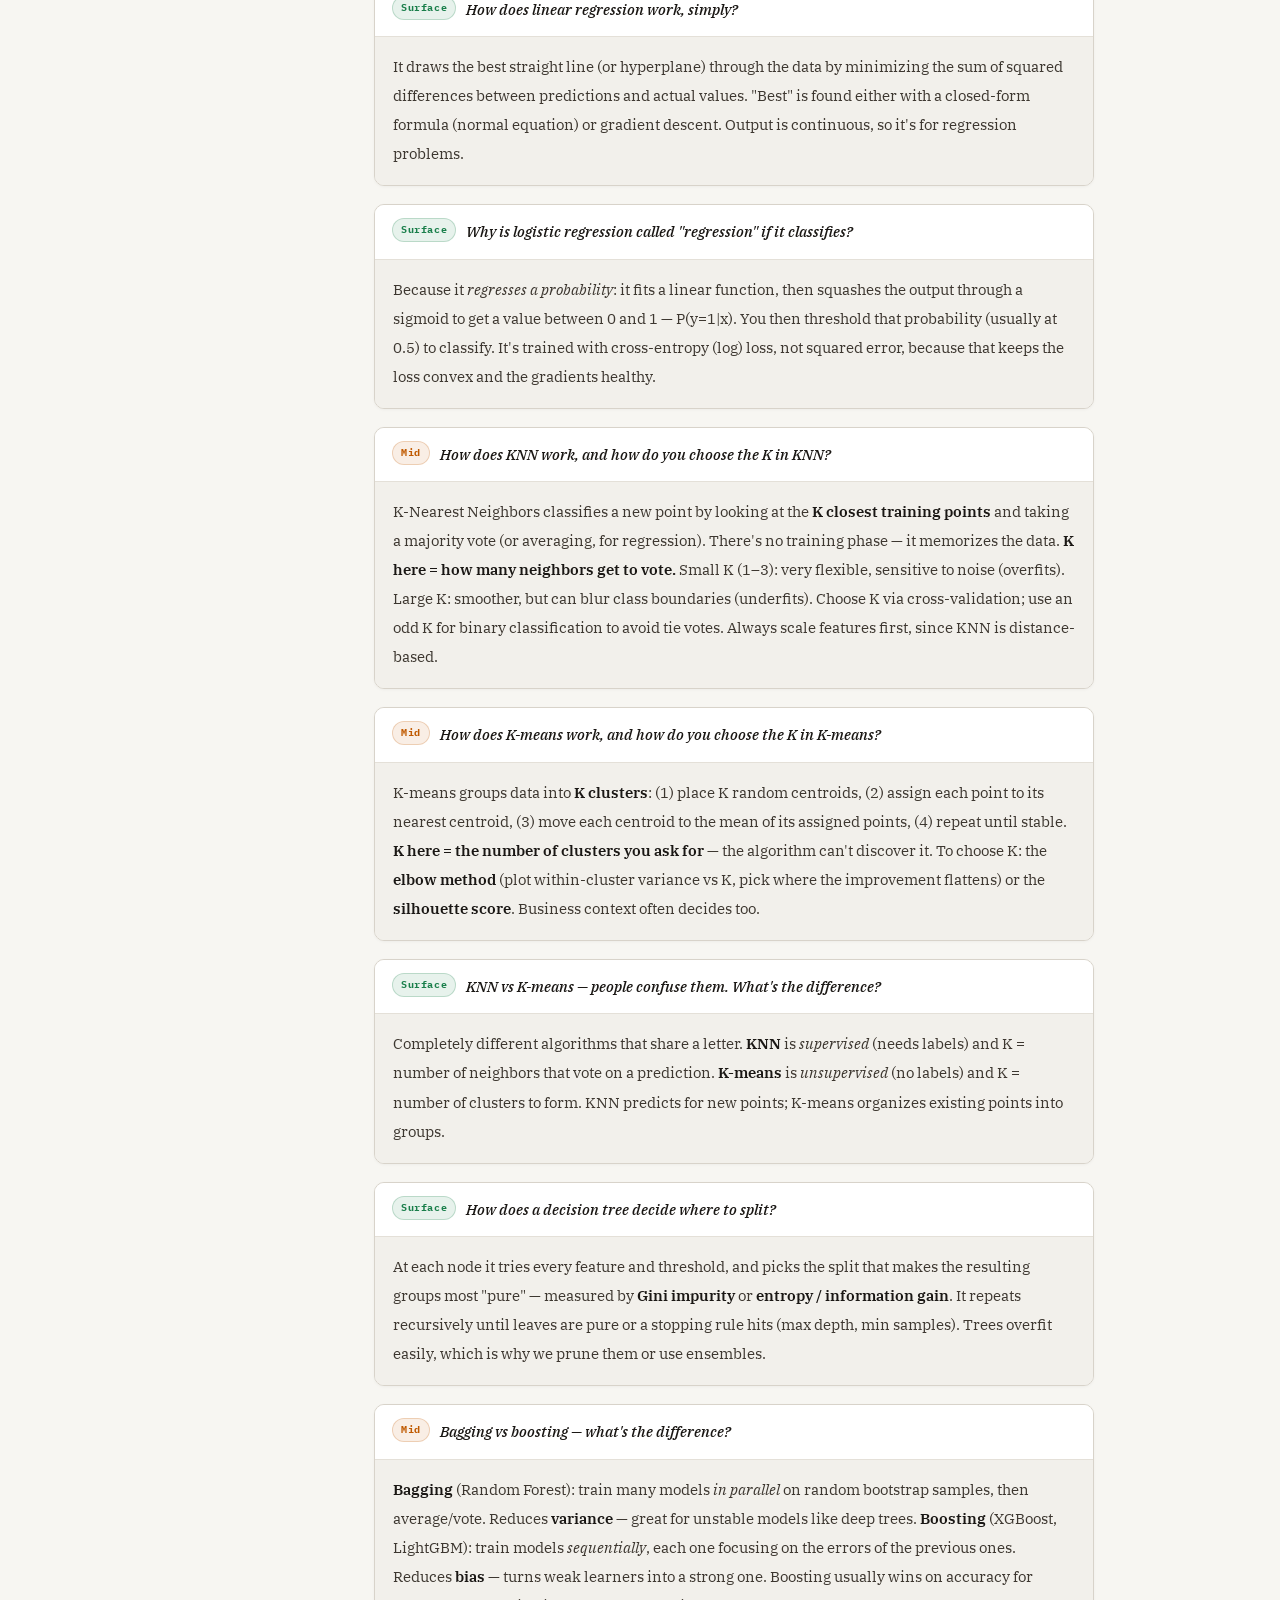
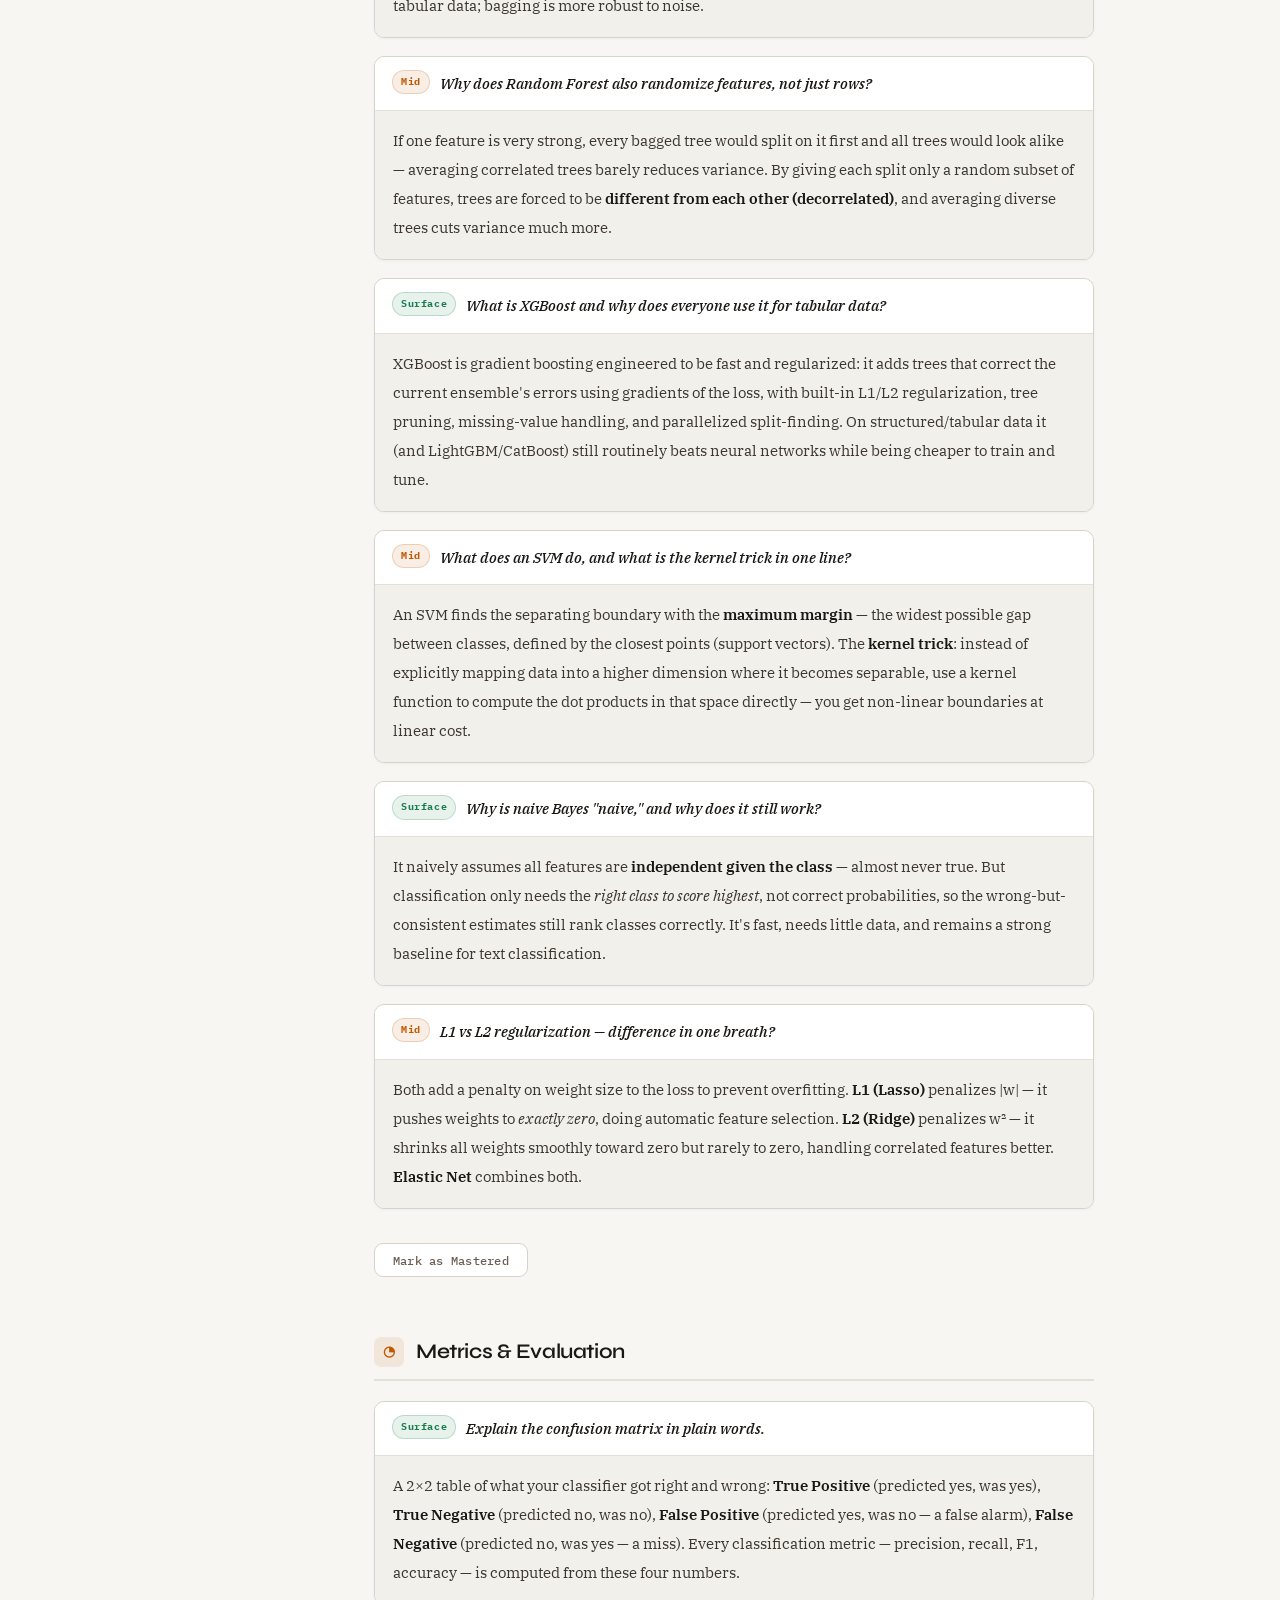
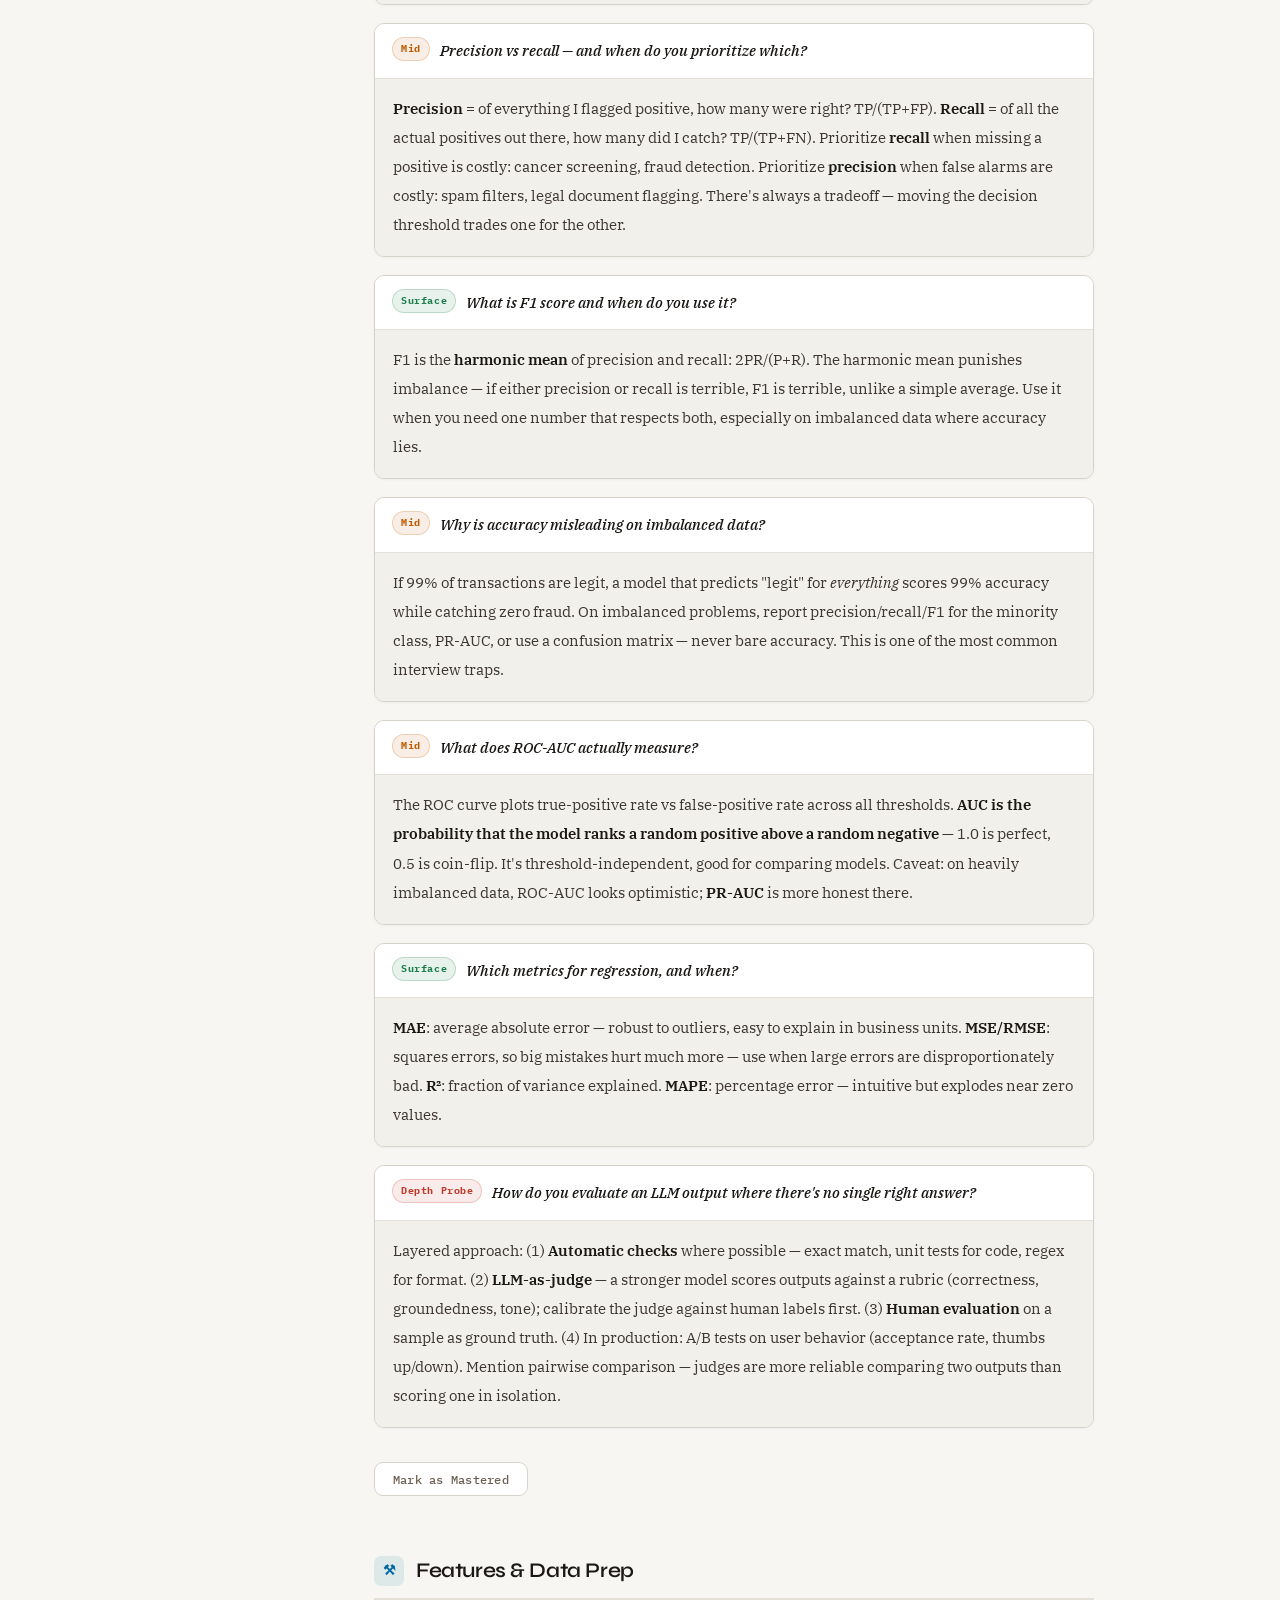
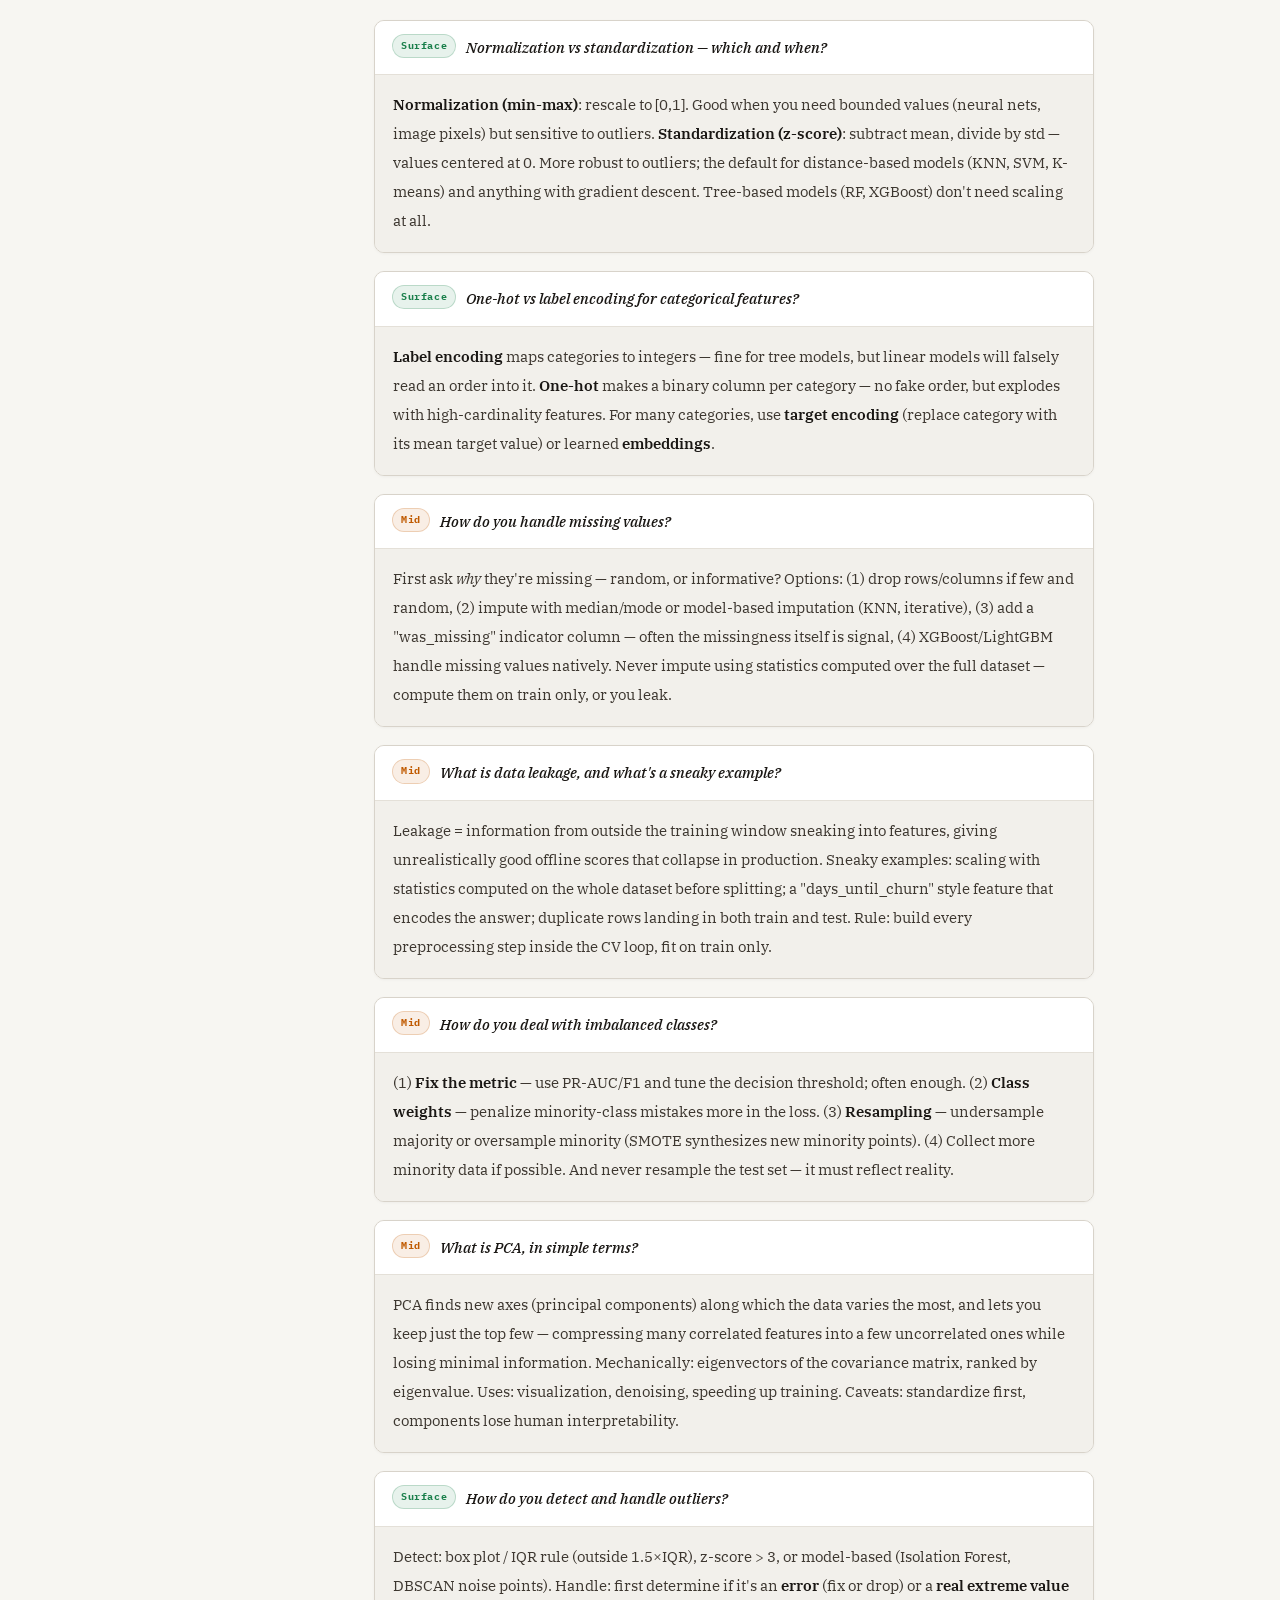
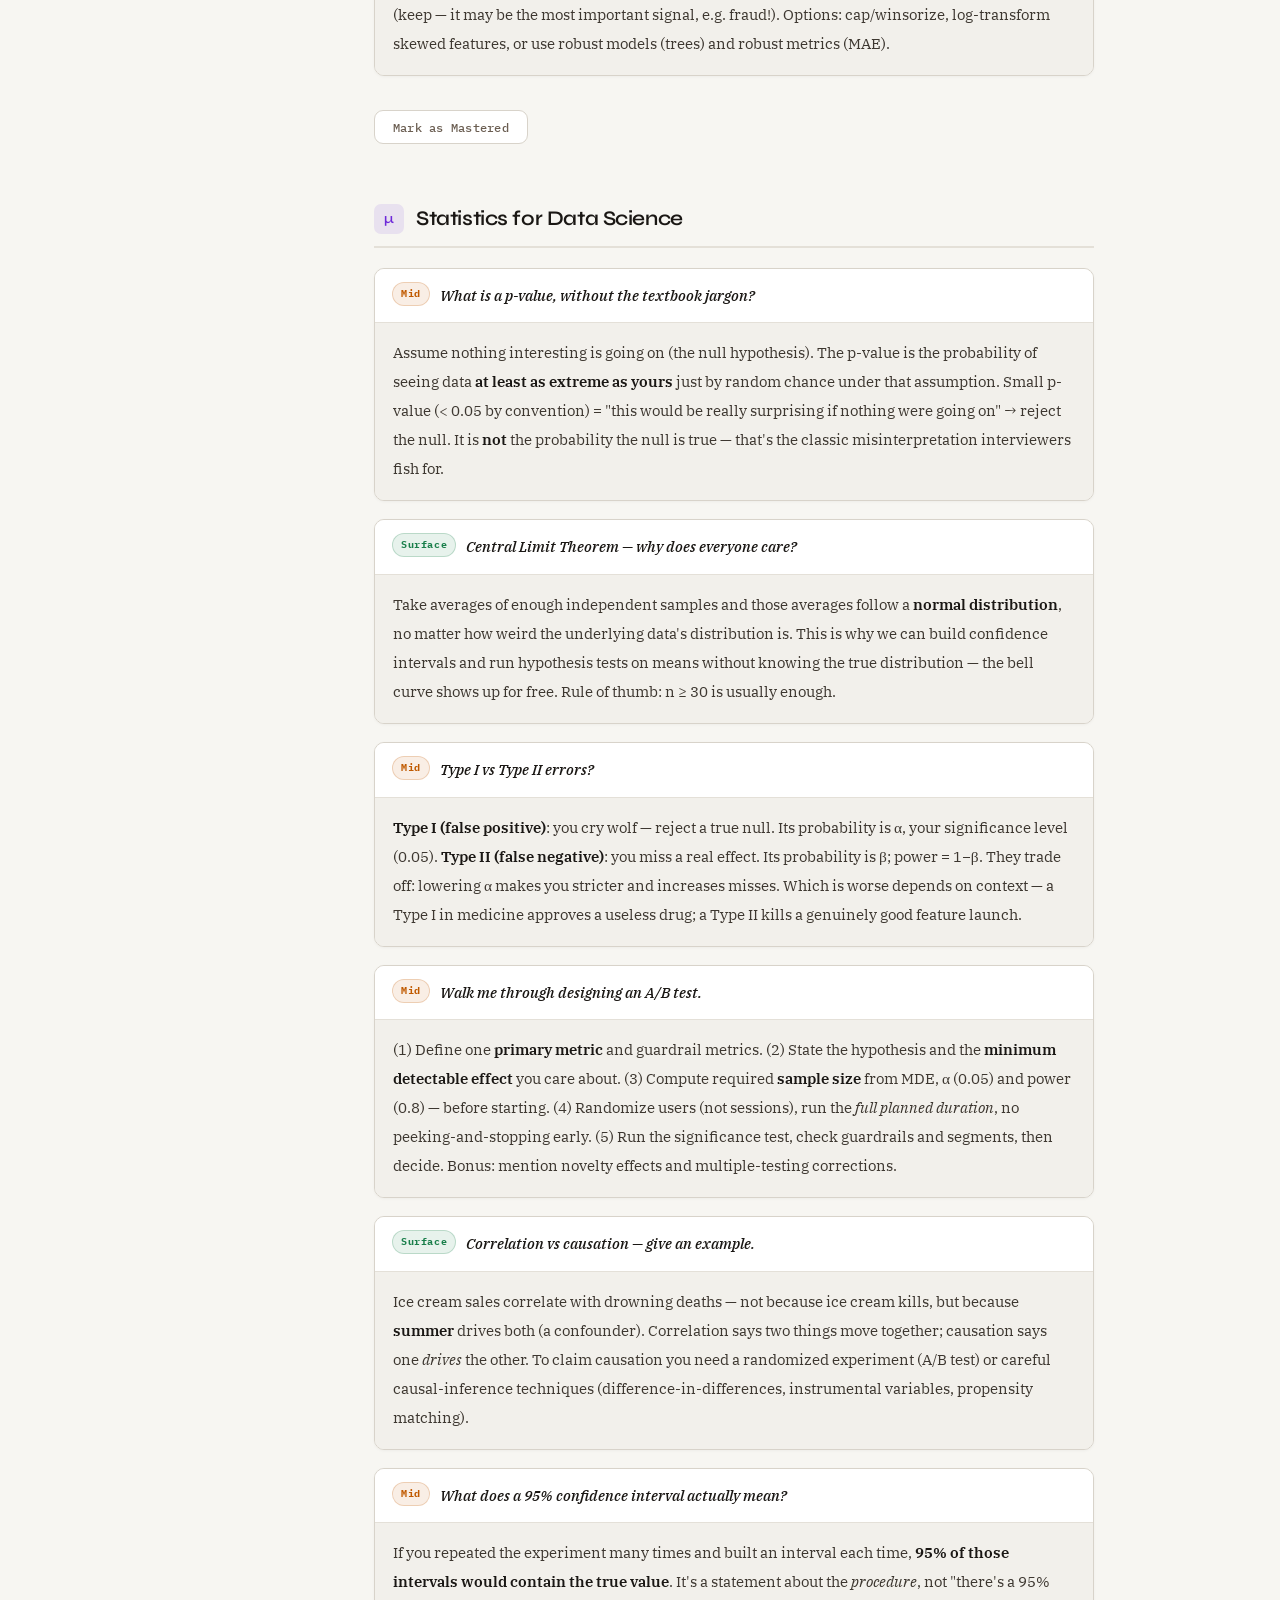
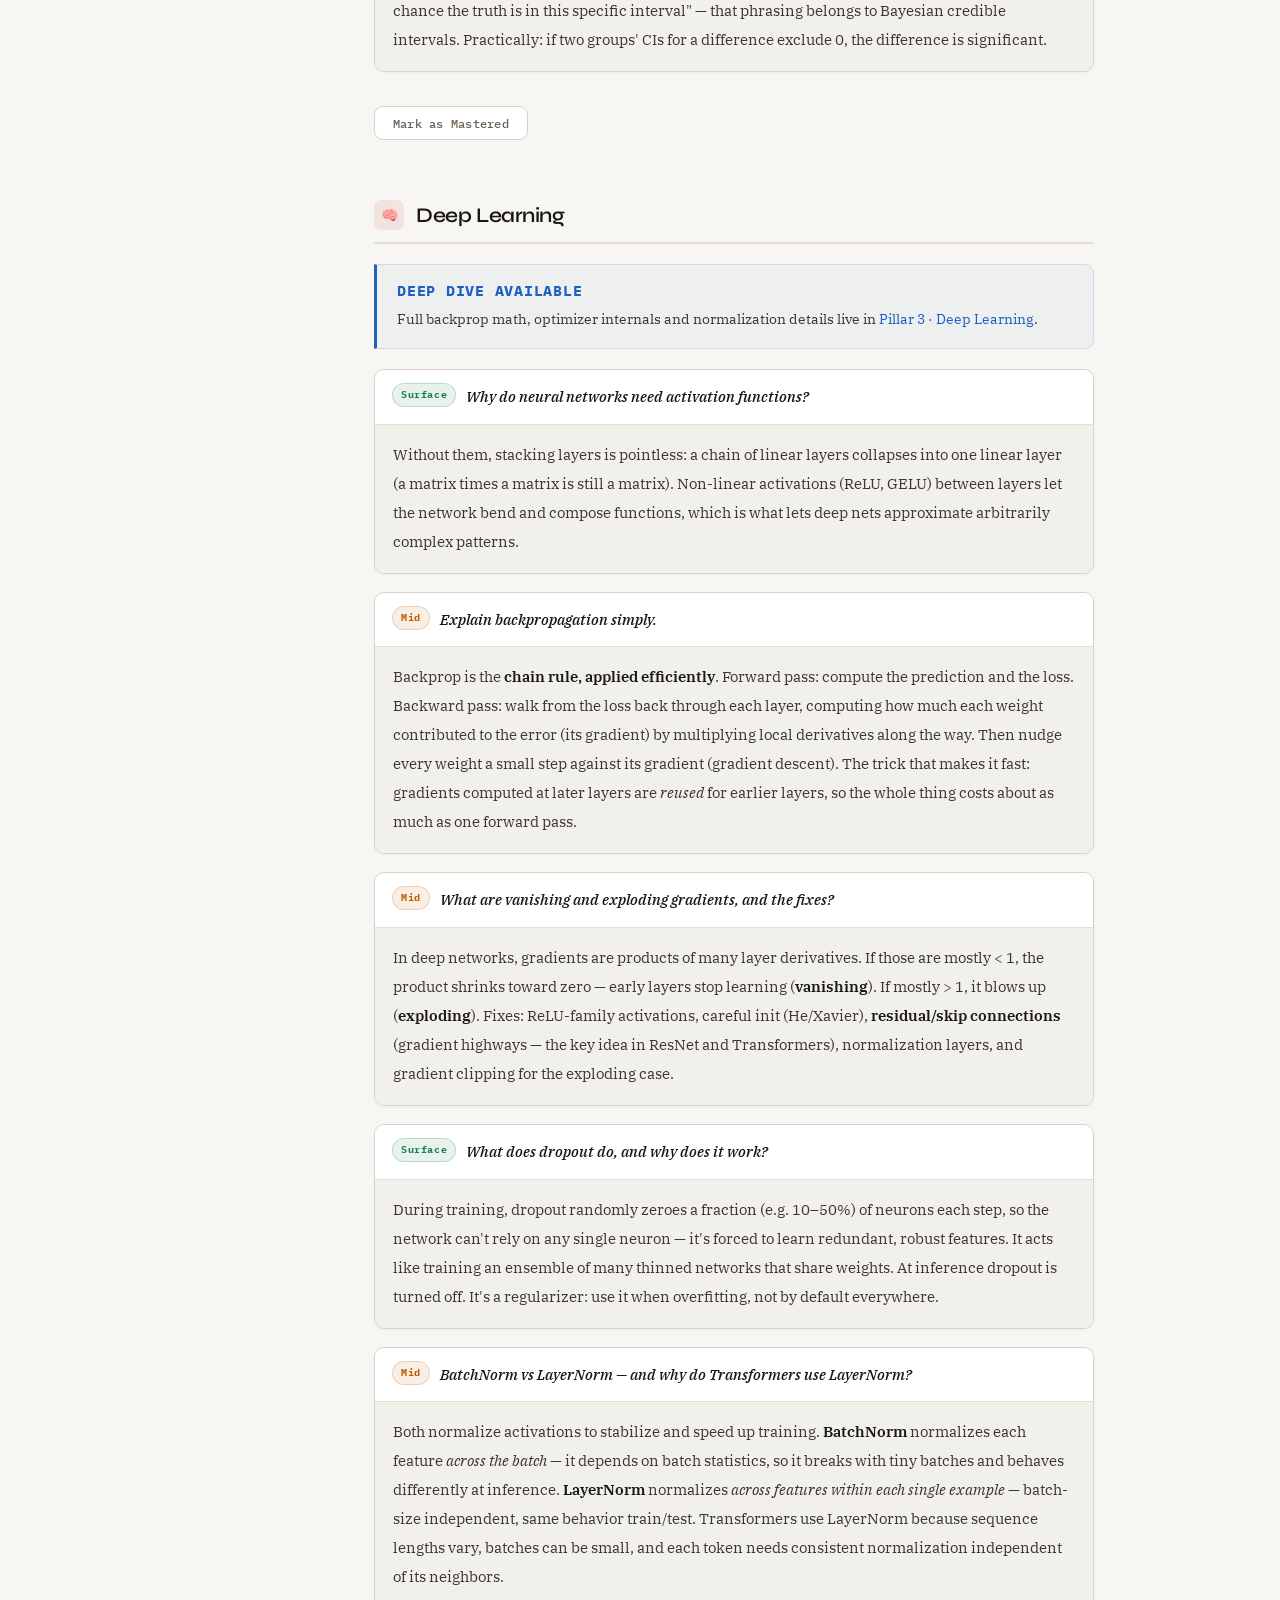
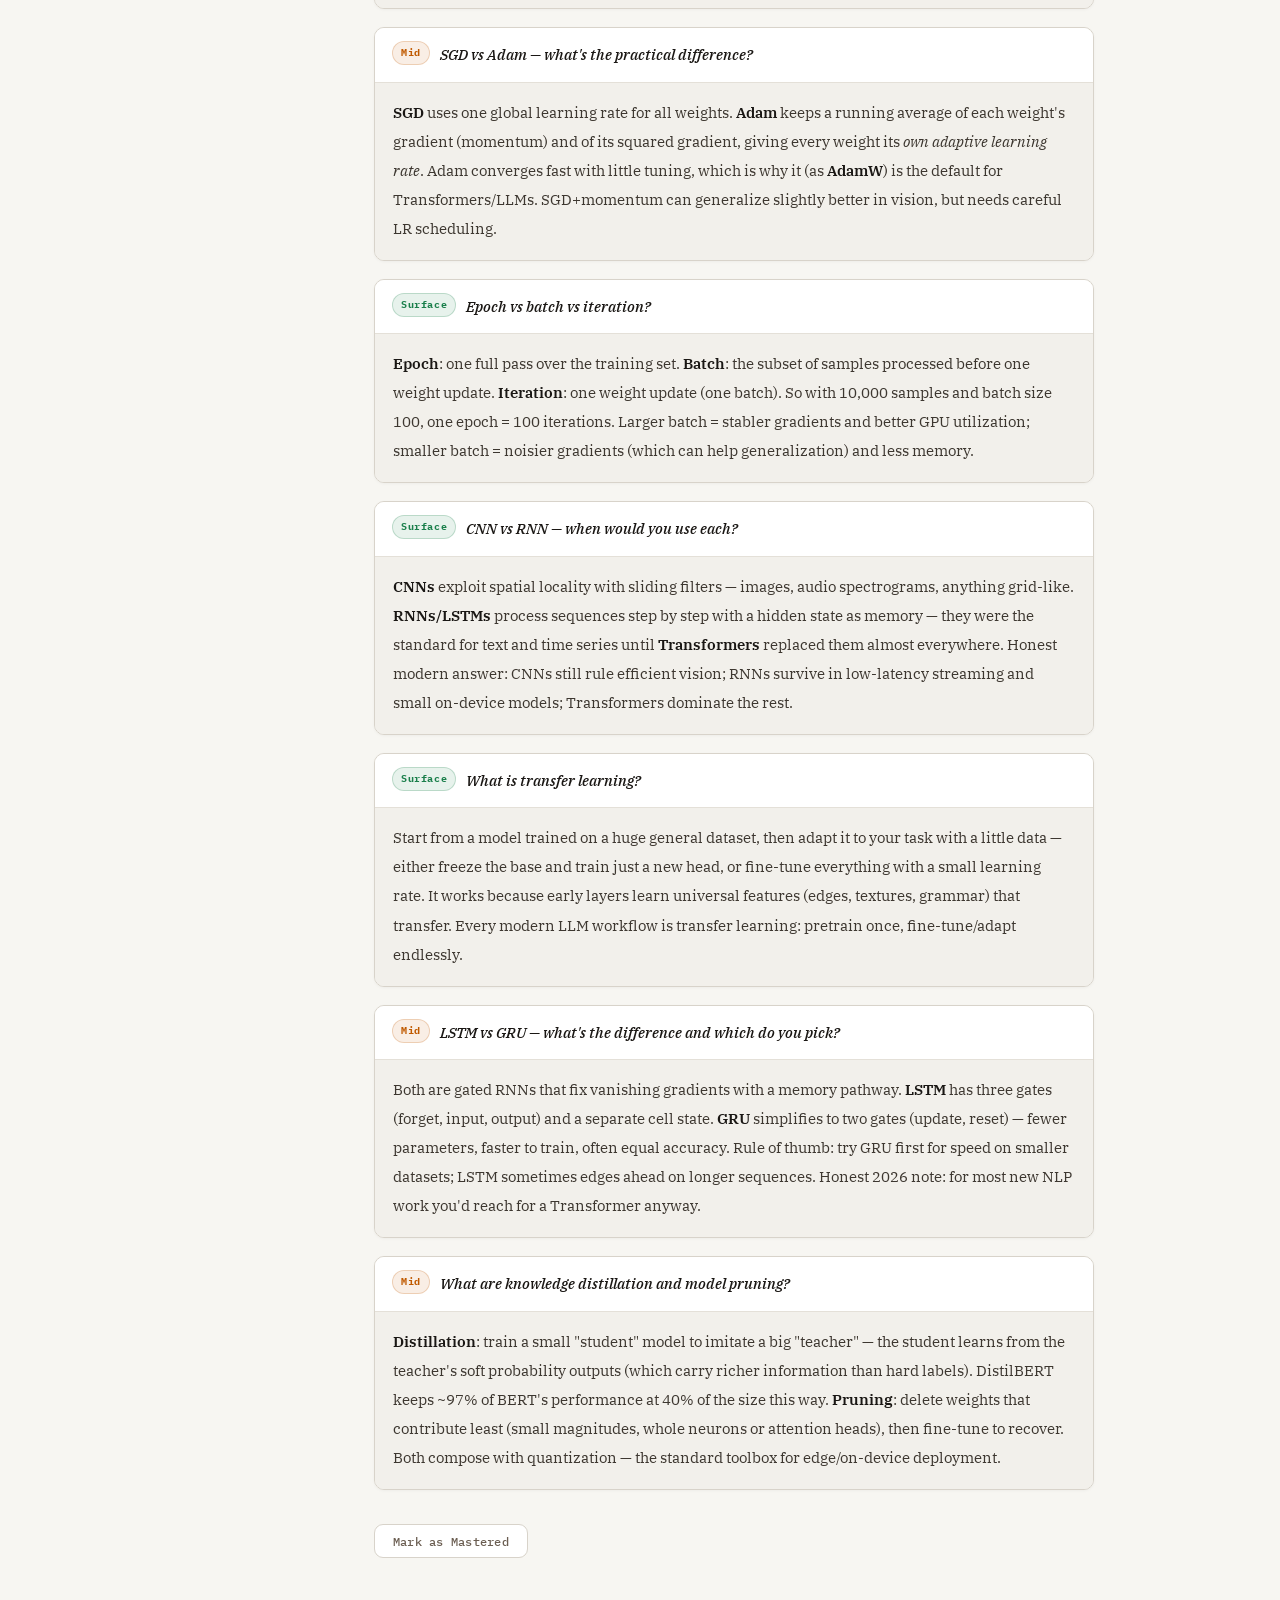
==== commit 44b70bda: "fix: eliminate scroll-revert-to-Roles on interview Q&A page Root cause: app.js's initScrollSpy() Int" ====
--- a/pages/interview-qa.html
+++ b/pages/interview-qa.html
@@ -1075,18 +1075,53 @@
     </div><!-- end topic-layout -->
   </div><!-- end page -->
 
+  <script>
+    // Intercept app.js's IntersectionObserver so its scroll-spy doesn't fight ours.
+    // We wrap the constructor: any observer whose first observed target is a .depth-section
+    // gets immediately disconnected after app.js calls .observe() on it.
+    (function () {
+      const NativeIO = window.IntersectionObserver;
+      window.IntersectionObserver = function (cb, opts) {
+        const io = new NativeIO(cb, opts);
+        const origObserve = io.observe.bind(io);
+        io.observe = function (el) {
+          origObserve(el);
+          if (el && el.classList && el.classList.contains('depth-section')) {
+            // This is app.js's scroll-spy observer — kill it so it won't interfere
+            io.disconnect();
+            io.observe = origObserve; // restore for any future legit use
+          }
+        };
+        return io;
+      };
+      window.IntersectionObserver.prototype = NativeIO.prototype;
+    })();
+  </script>
   <script src="../js/app.js"></script>
   <script>
-    // Smooth scroll helper — offsets for fixed nav bar (58px) + small buffer
+    // ── Prevent html scroll-behavior:smooth from interfering with instant hash jumps
+    document.documentElement.style.scrollBehavior = 'auto';
+
+    // ── Scroll helper: instant-position then smooth-scroll to target, nav-offset aware
+    // While scrolling programmatically we pause the spy so it doesn't snap back to Roles
+    let scrolling = false;
+    let scrollTimer = null;
+
     function scrollToSection(id) {
       const el = document.getElementById(id);
       if (!el) return;
-      const navH = 58 + 12; // nav height + buffer
-      const top = el.getBoundingClientRect().top + window.pageYOffset - navH;
-      window.scrollTo({ top, behavior: 'smooth' });
-    }
-
-    // Depth filter
+      const NAV = 58 + 16;
+      const targetY = el.getBoundingClientRect().top + window.pageYOffset - NAV;
+
+      scrolling = true;
+      clearTimeout(scrollTimer);
+      window.scrollTo({ top: targetY, behavior: 'smooth' });
+
+      // Re-enable spy after scroll animation finishes (~600ms is enough for any section)
+      scrollTimer = setTimeout(() => { scrolling = false; }, 700);
+    }
+
+    // ── Depth filter
     document.querySelectorAll('.f-btn').forEach(btn => {
       btn.addEventListener('click', () => {
         document.querySelectorAll('.f-btn').forEach(b => b.classList.remove('on'));
@@ -1095,44 +1130,40 @@
         document.querySelectorAll('.qa-block').forEach(block => {
           if (d === 'all') { block.classList.remove('hide-card'); return; }
           const badge = block.querySelector('.q-depth');
-          const show = badge && badge.classList.contains('depth-' + d);
-          block.classList.toggle('hide-card', !show);
+          block.classList.toggle('hide-card', !(badge && badge.classList.contains('depth-' + d)));
         });
       });
     });
 
-    // Tab click → smooth scroll (no anchor jump)
+    // ── Tab pill clicks
     const tabs = document.querySelectorAll('.s-tab[data-sec]');
-    tabs.forEach(btn => {
-      btn.addEventListener('click', () => {
-        scrollToSection(btn.dataset.sec);
-      });
-    });
-
-    // Mind map node clicks — use data-sec for smooth offset scroll
-    document.querySelectorAll('.mm-node[data-sec]').forEach(node => {
-      node.addEventListener('click', () => scrollToSection(node.dataset.sec));
-    });
-
-    // Sidebar links → smooth scroll (prevent anchor jump)
+    tabs.forEach(btn => btn.addEventListener('click', () => scrollToSection(btn.dataset.sec)));
+
+    // ── Mind map node clicks
+    document.querySelectorAll('.mm-node[data-sec]').forEach(node =>
+      node.addEventListener('click', () => scrollToSection(node.dataset.sec))
+    );
+
+    // ── Sidebar links — prevent default anchor jump, use offset scroll instead
     document.querySelectorAll('.topic-sidebar a[href^="#"]').forEach(a => {
       a.addEventListener('click', e => {
         e.preventDefault();
-        const id = a.getAttribute('href').slice(1);
-        scrollToSection(id);
+        scrollToSection(a.getAttribute('href').slice(1));
       });
     });
 
-    // Tab scroll-spy
+    // ── Tab + sidebar scroll-spy (paused while programmatic scroll is in flight)
     const spyIO = new IntersectionObserver(entries => {
+      if (scrolling) return; // ignore observer fires during our own scroll
       entries.forEach(e => {
-        if (e.isIntersecting) {
-          tabs.forEach(t => t.classList.remove('active'));
-          const t = document.querySelector(`.s-tab[data-sec="${e.target.id}"]`);
-          if (t) { t.classList.add('active'); t.scrollIntoView({block:'nearest',inline:'center'}); }
-        }
+        if (!e.isIntersecting) return;
+        // Update tab pills
+        tabs.forEach(t => t.classList.remove('active'));
+        const t = document.querySelector(`.s-tab[data-sec="${e.target.id}"]`);
+        if (t) { t.classList.add('active'); t.scrollIntoView({ block: 'nearest', inline: 'center' }); }
       });
-    }, { rootMargin: '-15% 0px -70% 0px' });
+    }, { rootMargin: '-10% 0px -75% 0px' });
+
     document.querySelectorAll('.depth-section[id]').forEach(s => spyIO.observe(s));
   </script>
 </body>
